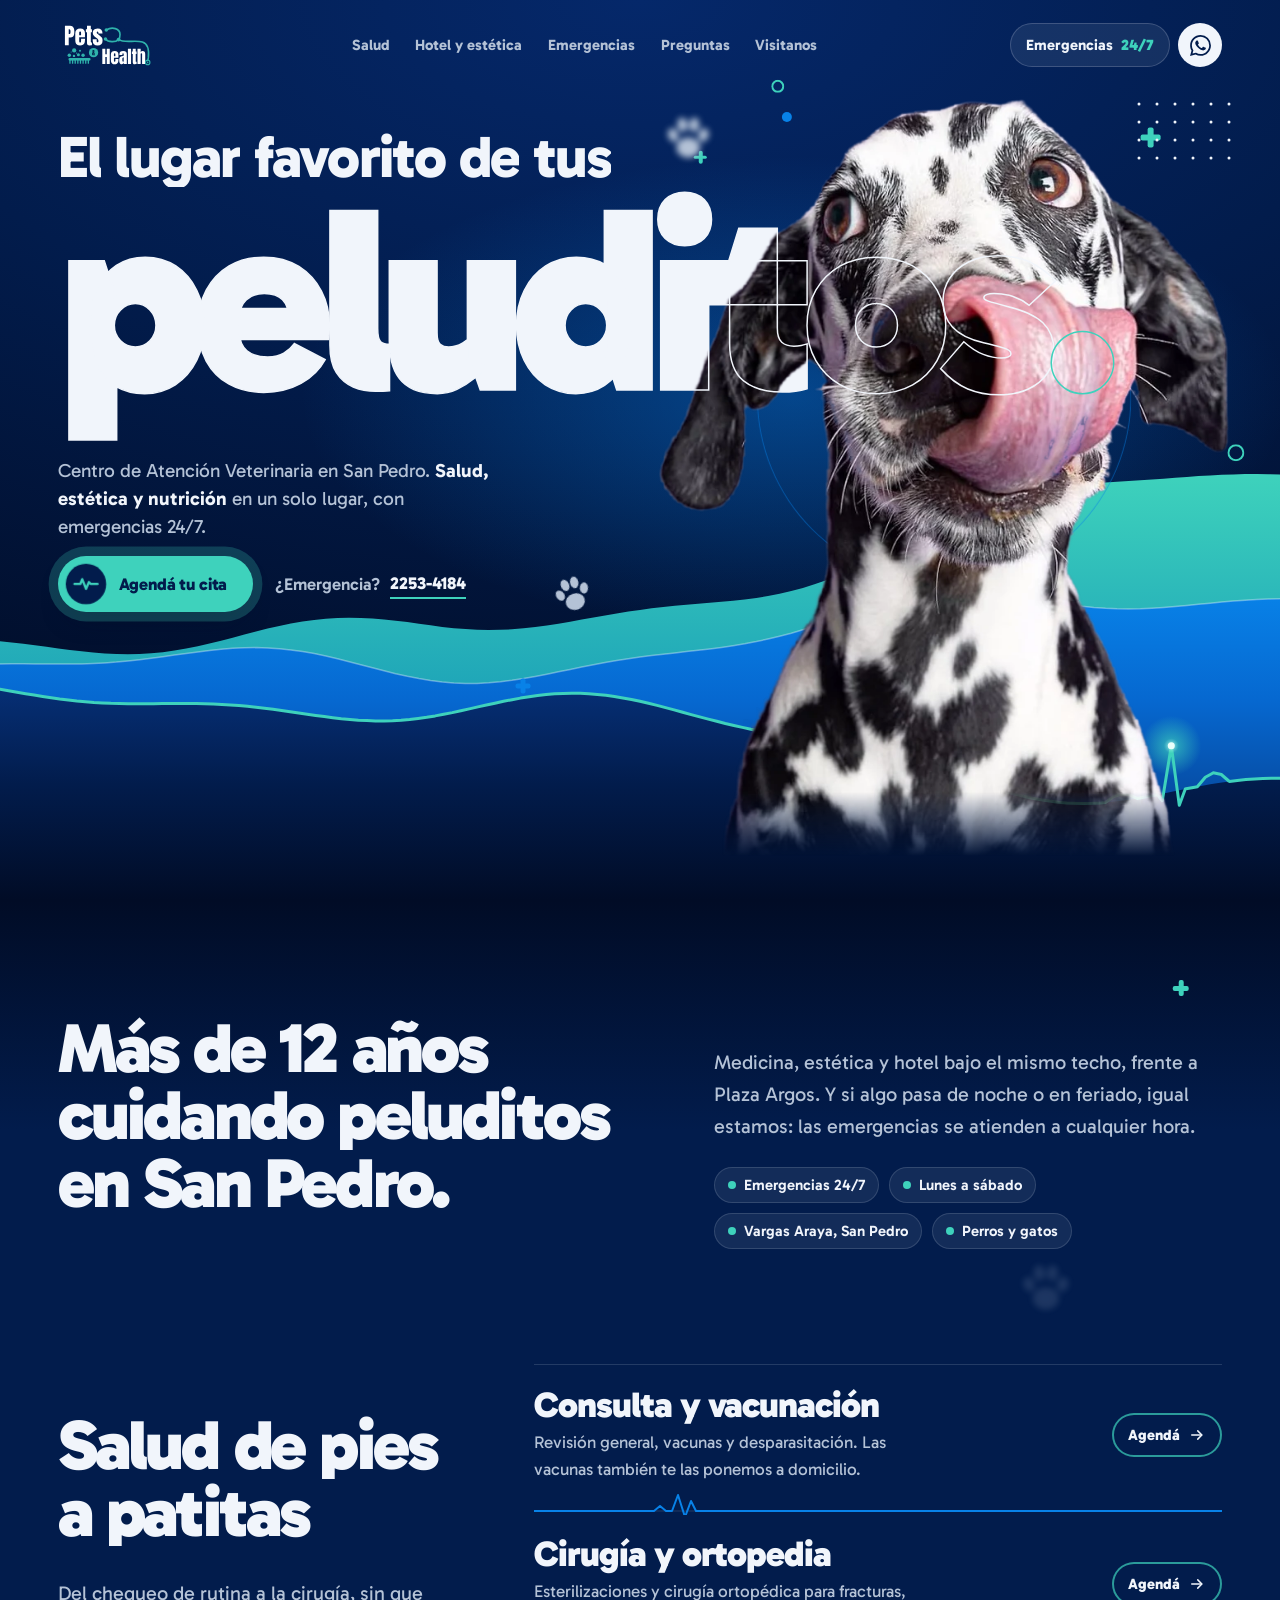
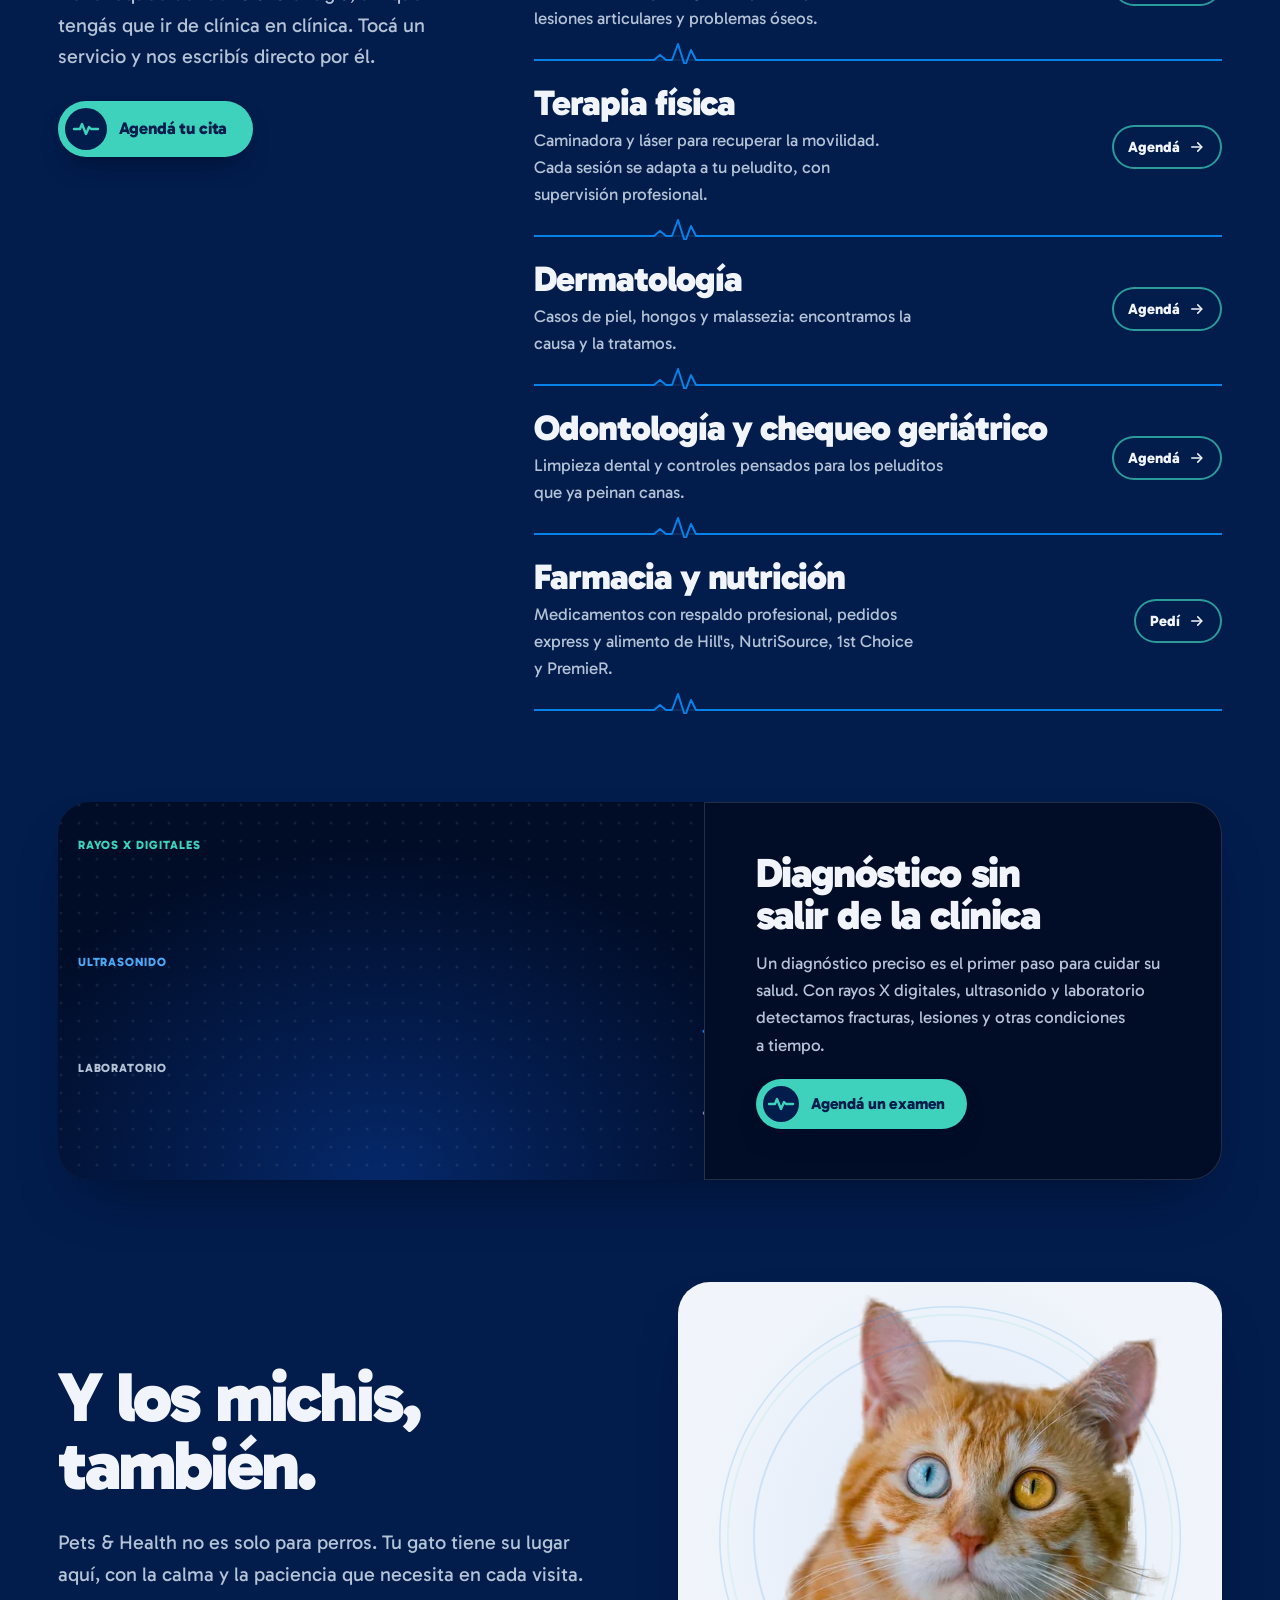
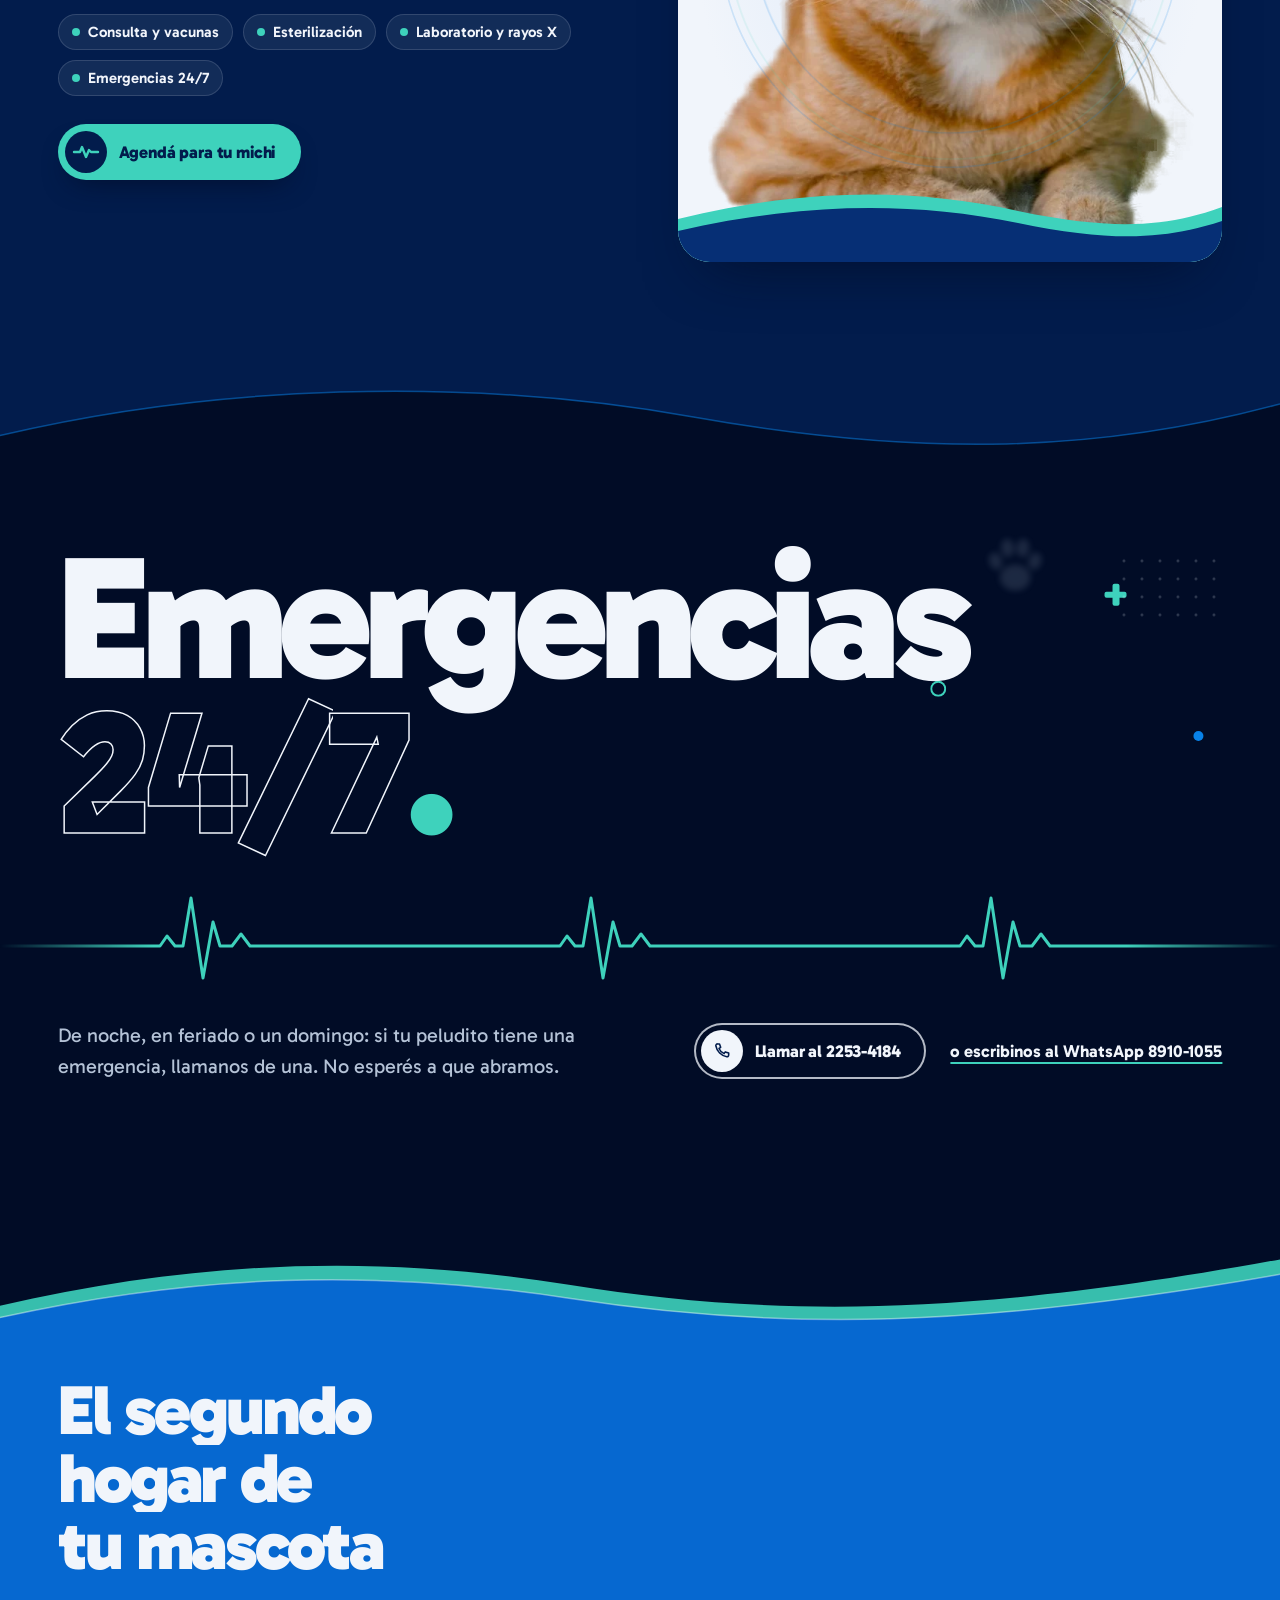
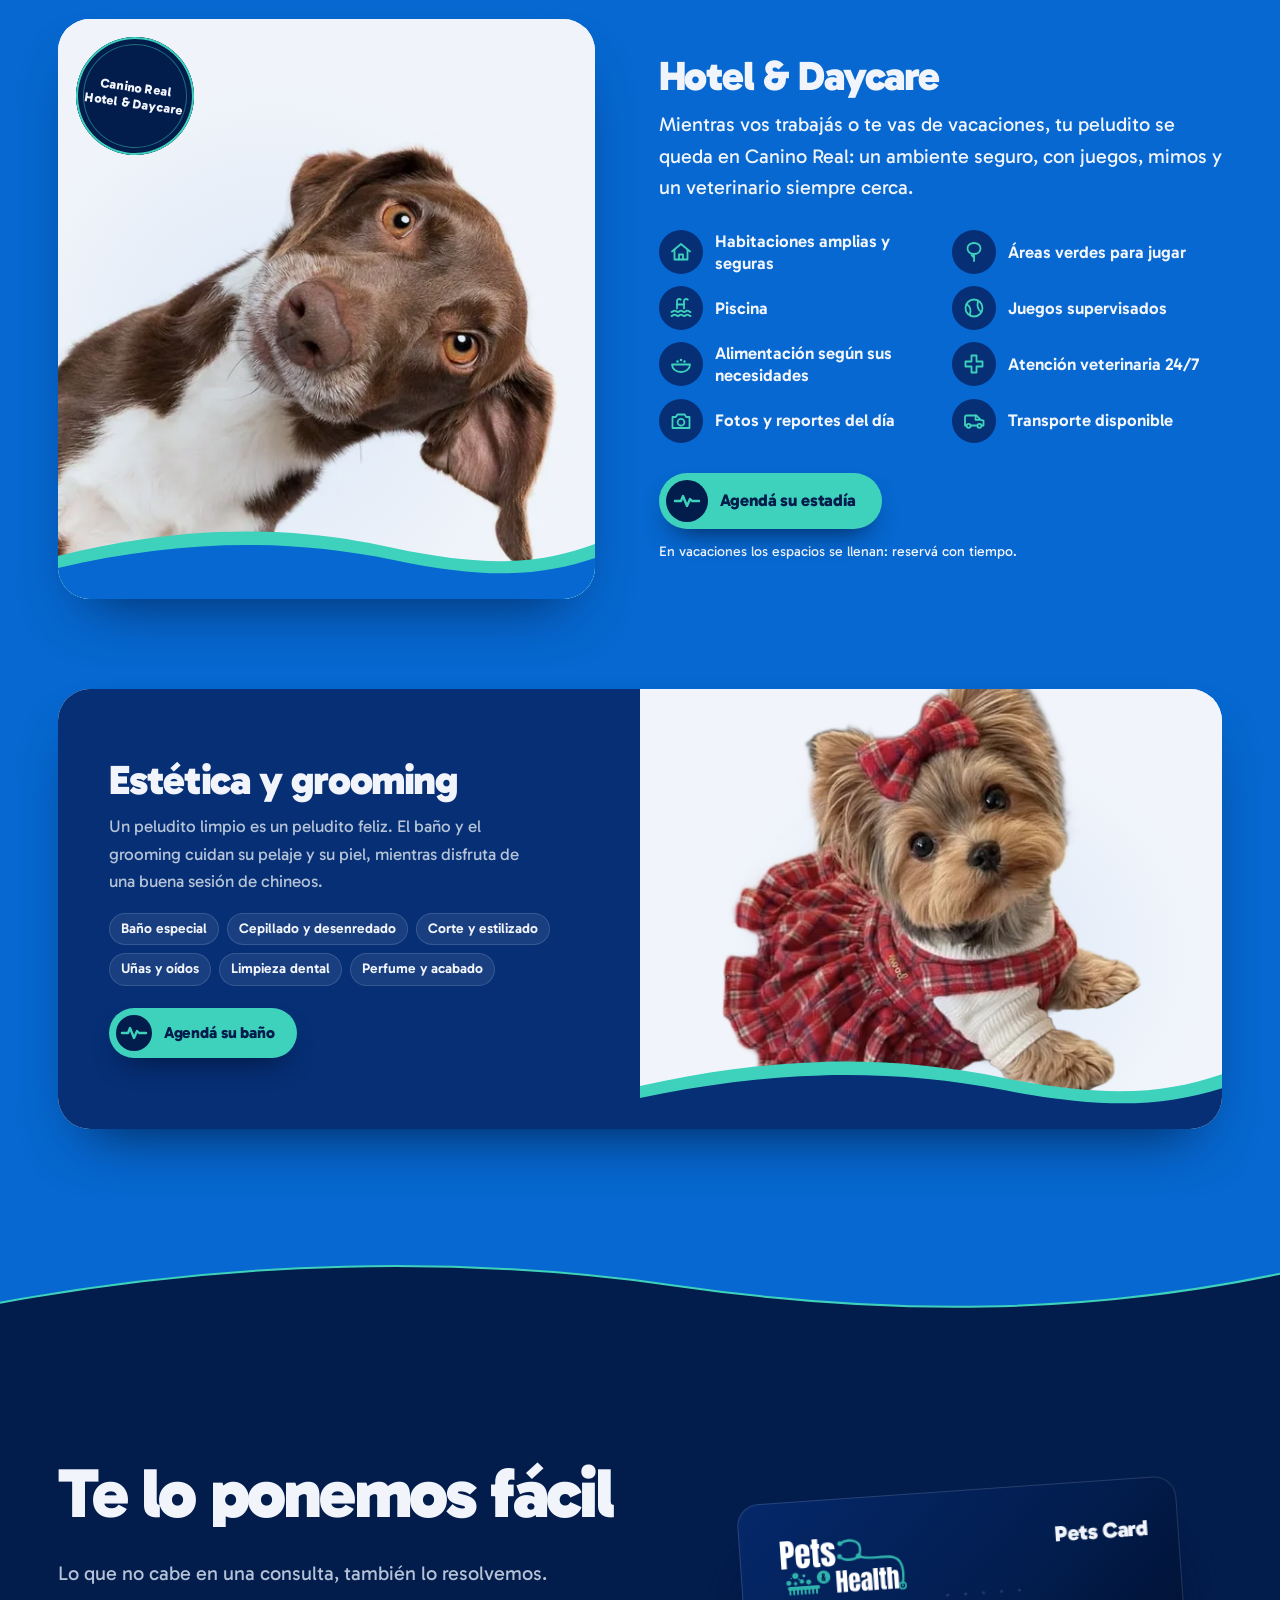
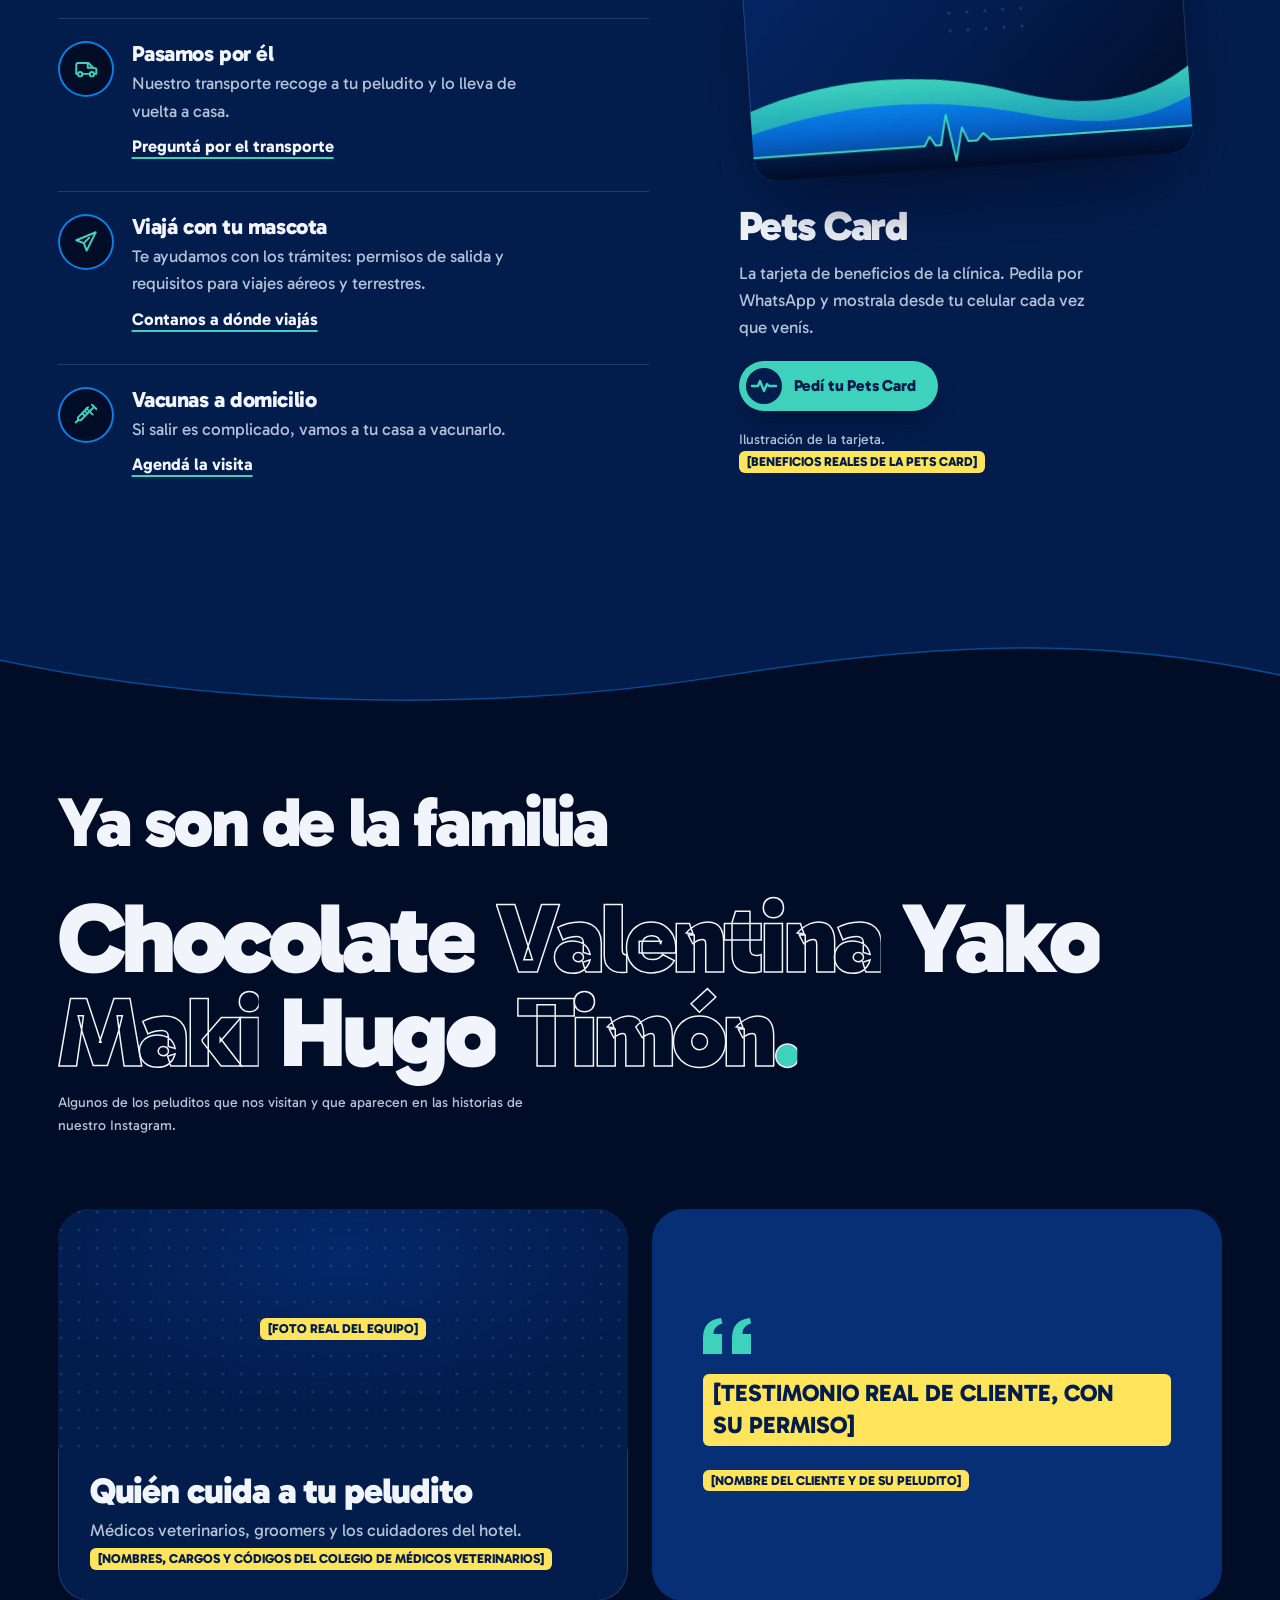
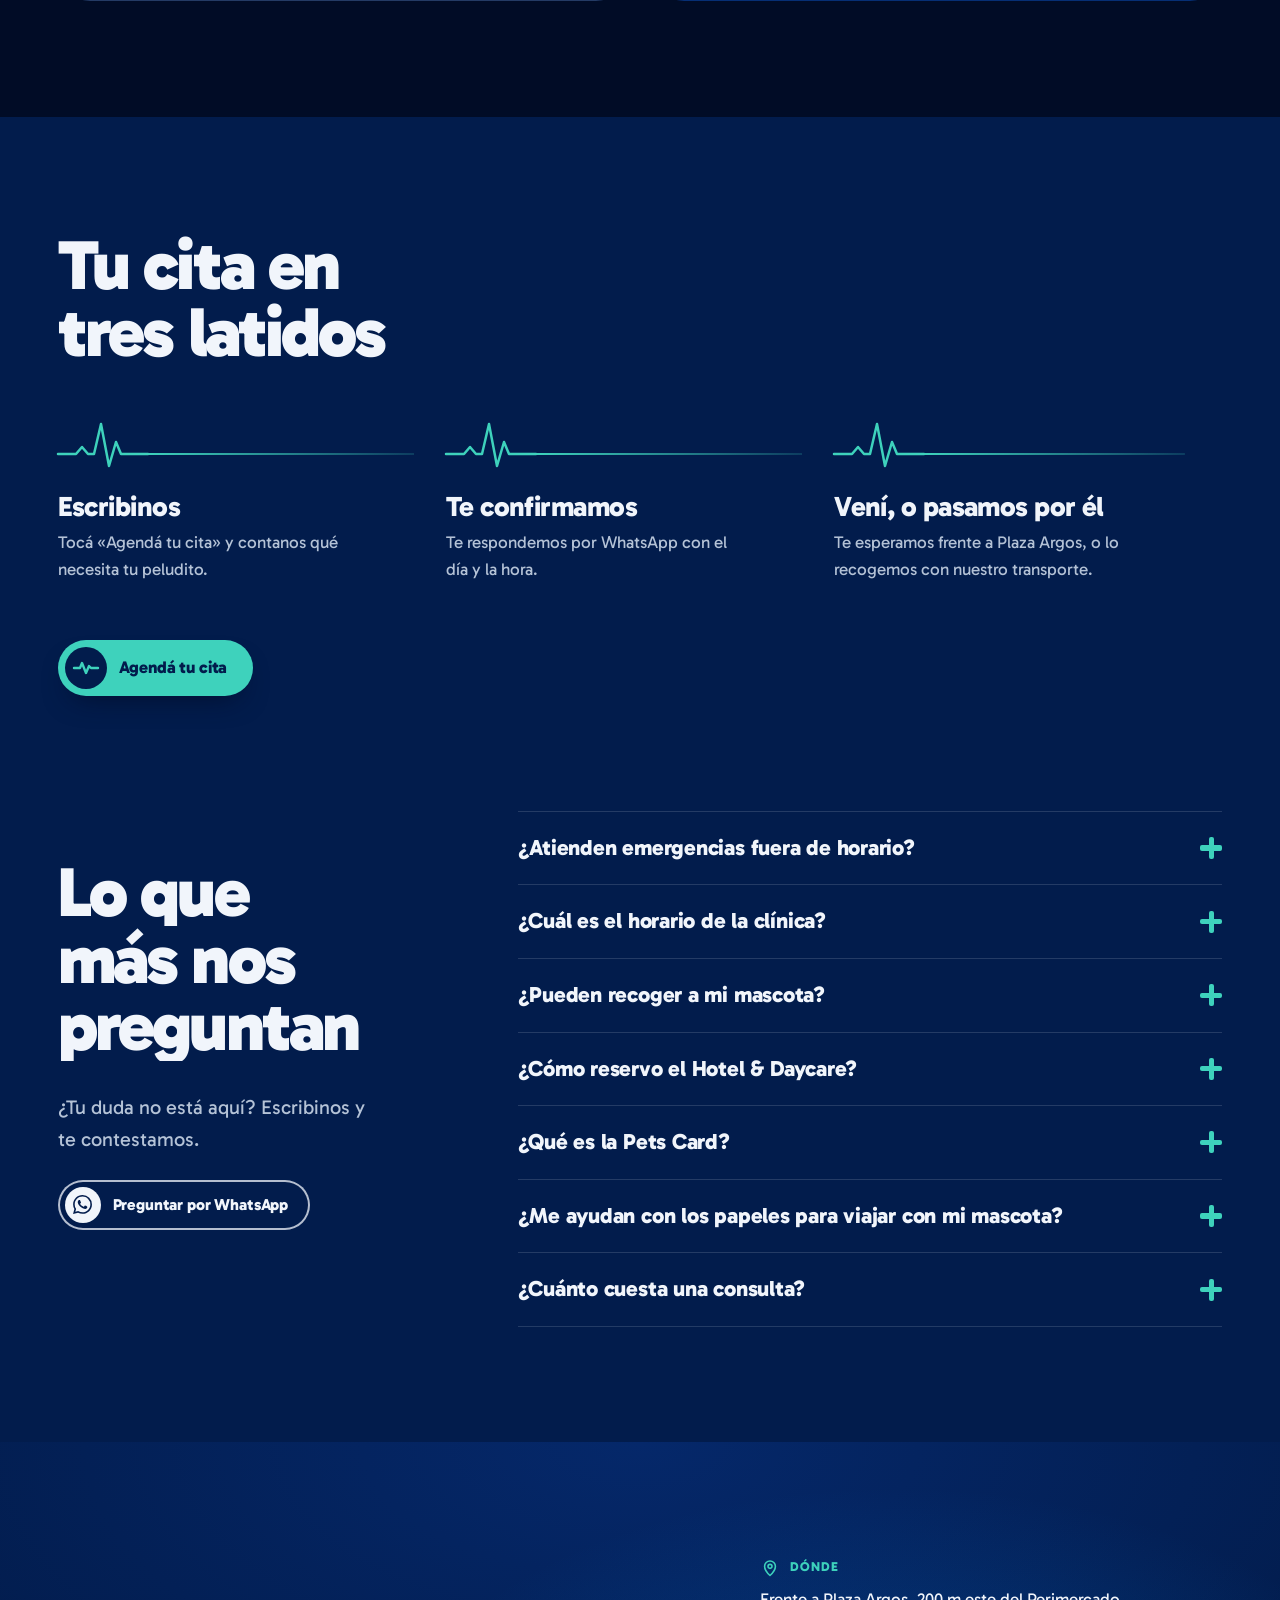
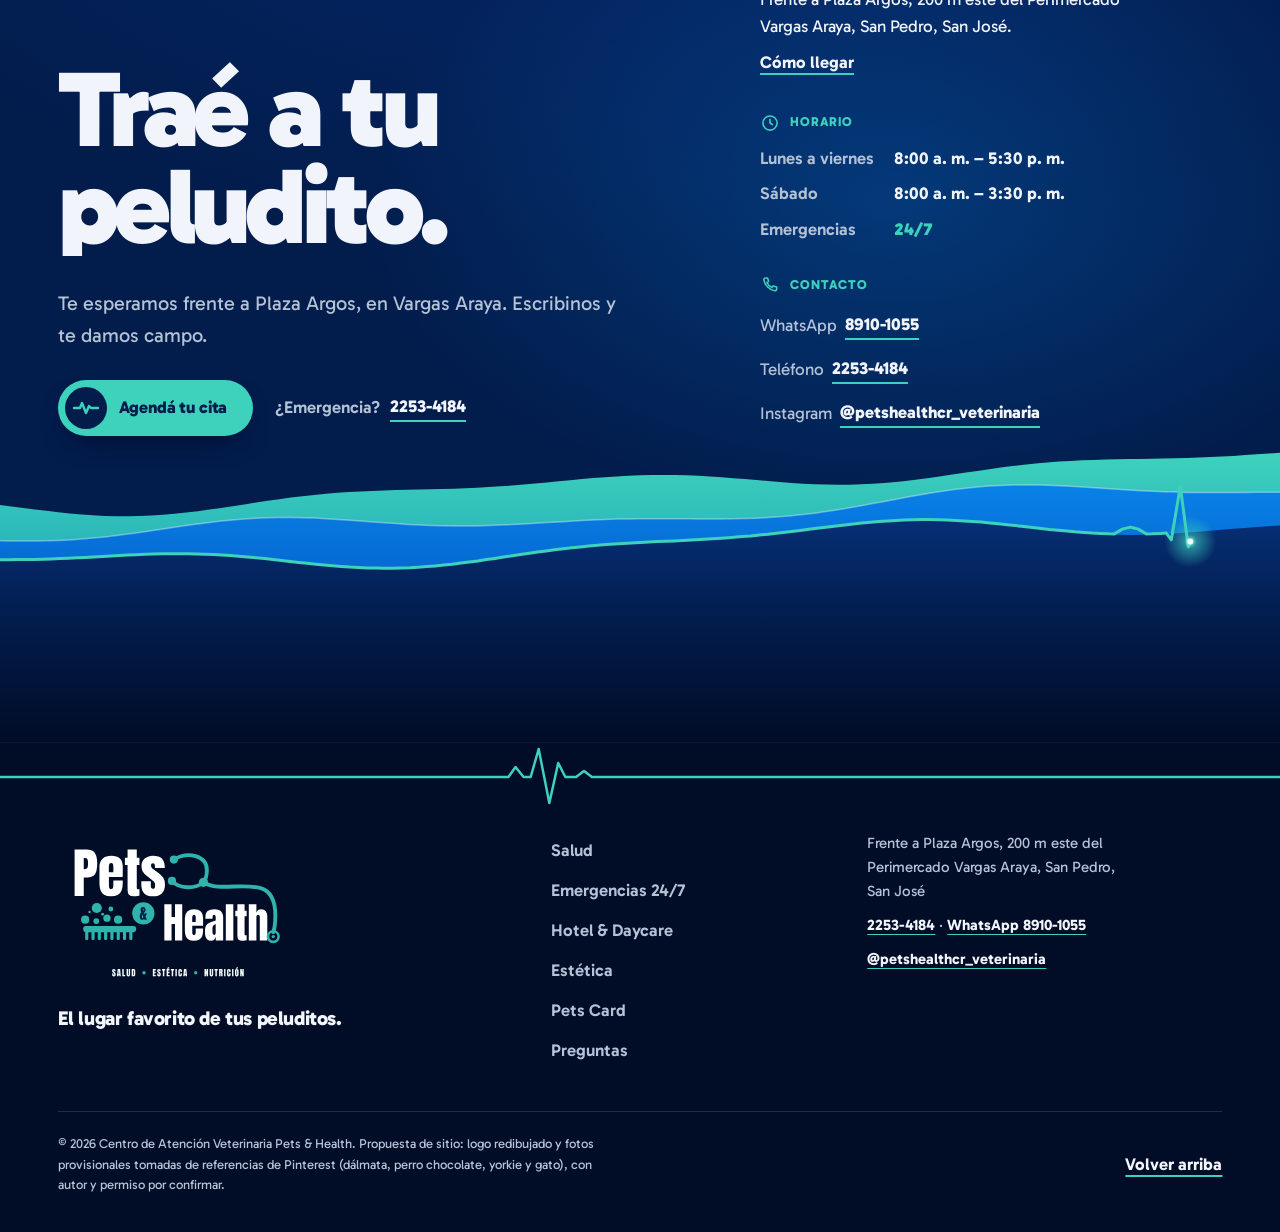
==== index.html @ 1efa6577 "Add Lenis smooth scrolling library files - Introduced lenis.css for styling related to smooth scroll" ====
<!doctype html>
<html lang="es-CR" class="no-js">
<head>
<meta charset="utf-8">
<meta name="viewport" content="width=device-width, initial-scale=1, viewport-fit=cover">
<title>Veterinaria en San Pedro con emergencias 24/7 | Pets &amp; Health</title>
<meta name="description" content="Centro de Atención Veterinaria en Vargas Araya, San Pedro: consulta, cirugía, rayos X, grooming y Hotel &amp; Daycare. Emergencias 24/7. Agendá por WhatsApp.">
<!-- Propuesta: no se indexa hasta publicarla en el dominio de la clínica (ver LEEME) -->
<meta name="robots" content="noindex, nofollow">
<meta name="theme-color" content="#021C4C">
<meta property="og:type" content="website">
<meta property="og:title" content="Pets &amp; Health · El lugar favorito de tus peluditos">
<meta property="og:description" content="Salud, estética y hotel para tu mascota en San Pedro. Emergencias 24/7.">
<meta property="og:image" content="img/og-imagen.jpg">
<meta property="og:locale" content="es_CR">
<meta name="twitter:card" content="summary_large_image">
<link rel="icon" href="img/favicon.svg" type="image/svg+xml">
<link rel="apple-touch-icon" href="img/apple-touch-icon.png">
<link rel="preload" href="fonts/gabarito-var-latin.woff2" as="font" type="font/woff2" crossorigin>
<link rel="preload" href="img/dalmata-692.webp" as="image" fetchpriority="high">
<link rel="stylesheet" href="css/estilos.css?v=6">
<script>document.documentElement.className=document.documentElement.className.replace('no-js','js');</script>
<script type="application/ld+json">
{
  "@context": "https://schema.org",
  "@type": "VeterinaryCare",
  "name": "Centro de Atención Veterinaria Pets & Health",
  "slogan": "El lugar favorito de tus peluditos",
  "telephone": "+506 2253-4184",
  "address": {
    "@type": "PostalAddress",
    "streetAddress": "Frente a Plaza Argos, 200 m este del Perimercado Vargas Araya",
    "addressLocality": "San Pedro, Montes de Oca",
    "addressRegion": "San José",
    "addressCountry": "CR"
  },
  "openingHoursSpecification": [
    { "@type": "OpeningHoursSpecification", "dayOfWeek": ["Monday","Tuesday","Wednesday","Thursday","Friday"], "opens": "08:00", "closes": "17:30" },
    { "@type": "OpeningHoursSpecification", "dayOfWeek": "Saturday", "opens": "08:00", "closes": "15:30" }
  ],
  "sameAs": ["https://www.instagram.com/petshealthcr_veterinaria/"]
}
</script>
</head>
<body>

<a class="saltar" href="#contenido">Saltar al contenido</a>

<svg width="0" height="0" style="position:absolute" aria-hidden="true" focusable="false">
  <defs>
    <symbol id="i-wa" viewBox="0 0 24 24"><path d="M17.472 14.382c-.297-.149-1.758-.867-2.03-.967-.273-.099-.471-.148-.67.15-.197.297-.767.966-.94 1.164-.173.199-.347.223-.644.075-.297-.15-1.255-.463-2.39-1.475-.883-.788-1.48-1.761-1.653-2.059-.173-.297-.018-.458.13-.606.134-.133.298-.347.446-.52.149-.174.198-.298.298-.497.099-.198.05-.371-.025-.52-.075-.149-.669-1.612-.916-2.207-.242-.579-.487-.5-.669-.51-.173-.008-.371-.01-.57-.01-.198 0-.52.074-.792.372-.272.297-1.04 1.016-1.04 2.479 0 1.462 1.065 2.875 1.213 3.074.149.198 2.096 3.2 5.077 4.487.709.306 1.262.489 1.694.625.712.227 1.36.195 1.871.118.571-.085 1.758-.719 2.006-1.413.248-.694.248-1.289.173-1.413-.074-.124-.272-.198-.57-.347m-5.421 7.403h-.004a9.87 9.87 0 01-5.031-1.378l-.361-.214-3.741.982.998-3.648-.235-.374a9.86 9.86 0 01-1.51-5.26c.001-5.45 4.436-9.884 9.888-9.884 2.64 0 5.122 1.03 6.988 2.898a9.825 9.825 0 012.893 6.994c-.003 5.45-4.437 9.884-9.885 9.884m8.413-18.297A11.815 11.815 0 0012.05 0C5.495 0 .16 5.335.157 11.892c0 2.096.547 4.142 1.588 5.945L.057 24l6.305-1.654a11.882 11.882 0 005.683 1.448h.005c6.554 0 11.89-5.335 11.893-11.893a11.821 11.821 0 00-3.48-8.413z"/></symbol>
    <symbol id="i-huella" viewBox="0 0 64 64"><g fill="currentColor"><ellipse cx="32" cy="42" rx="14" ry="12"/><ellipse cx="14" cy="27" rx="6" ry="8" transform="rotate(-18 14 27)"/><ellipse cx="25" cy="15" rx="6" ry="8.5" transform="rotate(-6 25 15)"/><ellipse cx="39" cy="15" rx="6" ry="8.5" transform="rotate(6 39 15)"/><ellipse cx="50" cy="27" rx="6" ry="8" transform="rotate(18 50 27)"/></g></symbol>
    <!-- Íconos de trazo propios: 24 px, trazo 1.8, puntas redondas -->
    <symbol id="i-casa" viewBox="0 0 24 24"><path d="M3 11.5 12 4l9 7.5"/><path d="M5.5 10v9.5h13V10"/><path d="M10 19.5v-5h4v5"/></symbol>
    <symbol id="i-arbol" viewBox="0 0 24 24"><path d="M12 21v-7"/><path d="M12 14c-4 0-6.5-2.6-6.5-5.8C5.5 5.2 8.4 3 12 3s6.5 2.2 6.5 5.2C18.5 11.4 16 14 12 14Z"/><path d="M12 17.5 9.5 15"/></symbol>
    <symbol id="i-piscina" viewBox="0 0 24 24"><path d="M8 12.5V5.2a2.2 2.2 0 0 1 3.8-1.5"/><path d="M15 12.5V5.2a2.2 2.2 0 0 1 3.8-1.5"/><path d="M8 8.5h7"/><path d="M2.5 16c1.6 0 1.6-1.4 3.2-1.4s1.6 1.4 3.2 1.4 1.6-1.4 3.1-1.4 1.6 1.4 3.2 1.4 1.6-1.4 3.2-1.4 1.6 1.4 3.1 1.4"/><path d="M2.5 20c1.6 0 1.6-1.4 3.2-1.4s1.6 1.4 3.2 1.4 1.6-1.4 3.1-1.4 1.6 1.4 3.2 1.4 1.6-1.4 3.2-1.4 1.6 1.4 3.1 1.4"/></symbol>
    <symbol id="i-pelota" viewBox="0 0 24 24"><circle cx="12" cy="12" r="8.5"/><path d="M4.6 8.2c3.4 1.6 4.6 5.2 3.4 11"/><path d="M19.4 15.8c-3.4-1.6-4.6-5.2-3.4-11"/></symbol>
    <symbol id="i-plato" viewBox="0 0 24 24"><path d="M3 12.5h18c0 4.2-4 7.5-9 7.5s-9-3.3-9-7.5Z"/><path d="M8.5 9.5h.01M12 8h.01M15.5 9.5h.01" stroke-width="2.6"/></symbol>
    <symbol id="i-cruz" viewBox="0 0 24 24"><path d="M9.5 3.5h5v6h6v5h-6v6h-5v-6h-6v-5h6z"/></symbol>
    <symbol id="i-camara" viewBox="0 0 24 24"><path d="M3.5 8h3.3l1.6-2.5h7.2L17.2 8h3.3v11h-17z"/><circle cx="12" cy="13.3" r="3.4"/></symbol>
    <symbol id="i-van" viewBox="0 0 24 24"><path d="M4.5 16.5H3V8a1.5 1.5 0 0 1 1.5-1.5h9.8l4.4 4.3 2.8.9v4.8h-1.8"/><path d="M8.6 16.5h6.8"/><circle cx="6.6" cy="16.8" r="2"/><circle cx="17.4" cy="16.8" r="2"/><path d="M13.6 6.5v4.3h4.1"/></symbol>
    <symbol id="i-avion" viewBox="0 0 24 24"><path d="M21 3 3 10.4l7 2.6 2.6 7L21 3Z"/><path d="m10 13 5-5"/></symbol>
    <symbol id="i-jeringa" viewBox="0 0 24 24"><path d="m17.5 2.5 4 4"/><path d="m19.5 4.5-3 3"/><path d="M16.5 7.5 7.2 16.8H4.6v-2.6l9.3-9.3"/><path d="m12.4 5.9 5.7 5.7"/><path d="m4.6 16.8-2.1 2.1"/><path d="m9 10.8 1.4 1.4M11.2 8.6l1.4 1.4"/></symbol>
    <symbol id="i-tel" viewBox="0 0 24 24"><path d="M6.6 3.5H9l1.4 4.1-2 1.4a11 11 0 0 0 6.1 6.1l1.4-2 4.1 1.4v2.4a2 2 0 0 1-2.2 2A16.5 16.5 0 0 1 4.6 5.7a2 2 0 0 1 2-2.2Z"/></symbol>
    <symbol id="i-pin" viewBox="0 0 24 24"><path d="M12 21s-6.5-5.6-6.5-11a6.5 6.5 0 0 1 13 0c0 5.4-6.5 11-6.5 11Z"/><circle cx="12" cy="10" r="2.4"/></symbol>
    <symbol id="i-reloj" viewBox="0 0 24 24"><circle cx="12" cy="12" r="8.5"/><path d="M12 7.5V12l3 2"/></symbol>
    <symbol id="i-ig" viewBox="0 0 24 24"><rect x="3.5" y="3.5" width="17" height="17" rx="5"/><circle cx="12" cy="12" r="4"/><path d="M17 7h.01" stroke-width="2.6"/></symbol>
    <symbol id="i-flecha" viewBox="0 0 24 24"><path d="M5 12h13"/><path d="m13 6.5 5.5 5.5-5.5 5.5"/></symbol>
    <linearGradient id="g-menta" x1="0" y1="0" x2="0" y2="1"><stop offset="0" stop-color="#3ED2BC"/><stop offset=".5" stop-color="#1FA6B8"/><stop offset="1" stop-color="#0668D0"/></linearGradient>
    <linearGradient id="g-rey" x1="0" y1="0" x2="0" y2="1"><stop offset="0" stop-color="#0882E8"/><stop offset=".35" stop-color="#0668D0"/><stop offset="1" stop-color="#062F75"/></linearGradient>
    <linearGradient id="g-hondo" x1="0" y1="0" x2="0" y2="1"><stop offset="0" stop-color="#062F75"/><stop offset=".45" stop-color="#021C4C"/><stop offset="1" stop-color="#010C26"/></linearGradient>
    <radialGradient id="g-brillo"><stop offset="0" stop-color="#BFFFF3" stop-opacity=".95"/><stop offset=".25" stop-color="#3ED2BC" stop-opacity=".55"/><stop offset="1" stop-color="#3ED2BC" stop-opacity="0"/></radialGradient>
  </defs>
</svg>

<!-- ===== Navegación (inicio) ===== -->
<header class="nav">
  <a class="nav__logo" href="#inicio" aria-label="Pets &amp; Health, inicio"><img src="img/logo/logo-oscuro.svg" alt="Pets &amp; Health" width="990" height="530"></a>
  <nav class="nav__menu" aria-label="Secciones">
    <a href="#salud">Salud</a>
    <a href="#hotel">Hotel y estética</a>
    <a href="#emergencias">Emergencias</a>
    <a href="#preguntas">Preguntas</a>
    <a href="#contacto">Visitanos</a>
  </nav>
  <div class="nav__acciones">
    <a class="nav__urgencia" href="tel:+50622534184"><span>Emergencias</span> <b>24/7</b></a>
    <a class="nav__wa" data-wa="Hola Pets & Health, tengo una consulta." href="https://wa.me/50689101055?text=Hola%20Pets%20%26%20Health%2C%20tengo%20una%20consulta." target="_blank" rel="noopener" aria-label="Escribinos por WhatsApp"><svg aria-hidden="true"><use href="#i-wa"/></svg></a>
  </div>
</header>
<!-- ===== Fin navegación ===== -->

<main id="inicio">

<!-- ===== Portada (inicio) · aprobada en la hoja 3: no se cambia ===== -->
<section class="portada" data-portada aria-label="Portada">

  <svg class="marea marea--atras" data-marea-atras data-pieza viewBox="0 0 1000 1000" preserveAspectRatio="none" aria-hidden="true" focusable="false">
    <path data-capa="1" fill="url(#g-menta)" d="M0 1000 L0 640 C 180 610, 300 560, 520 560 C 720 560, 840 470, 1000 430 L1000 1000Z"/>
    <path data-capa="2" fill="url(#g-rey)" d="M0 1000 L0 680 C 200 650, 320 610, 540 605 C 740 600, 850 520, 1000 490 L1000 1000Z"/>
    <path data-gloss fill="none" stroke="#fff" stroke-opacity=".35" stroke-width="1.5" vector-effect="non-scaling-stroke" d="M0 680 C 200 650, 320 610, 540 605 C 740 600, 850 520, 1000 490"/>
  </svg>

  <div class="escena" data-escena>
    <div class="eco" data-eco aria-hidden="true"><span></span><span></span><span></span></div>
    <img class="escena__perro" data-perro data-pieza src="img/dalmata-692.webp" width="692" height="1006" alt="Dálmata lamiéndose la nariz (foto provisional)" fetchpriority="high">
  </div>

  <h1 class="titulo">
    <span class="titulo__linea" data-pieza data-linea>El lugar favorito de tus</span>
    <span class="pila">
      <span class="gigante gigante--solido" data-gigante data-pieza>peluditos<i>.</i></span>
      <span class="gigante gigante--contorno" data-gigante data-pieza aria-hidden="true">peluditos<i>.</i></span>
    </span>
  </h1>

  <div class="portada__aire"></div>

  <svg class="marea marea--frente" data-marea-frente data-pieza viewBox="0 0 1000 1000" preserveAspectRatio="none" aria-hidden="true" focusable="false">
    <path data-capa="3" fill="url(#g-hondo)" d="M0 1000 L0 720 C 200 690, 330 655, 560 650 C 760 646, 860 575, 1000 545 L1000 1000Z"/>
    <path class="filo" data-filo vector-effect="non-scaling-stroke" d="M0 720 C 200 690, 330 655, 560 650 C 760 646, 860 575, 1000 545"/>
    <g data-brillo opacity="0"><circle r="30" fill="url(#g-brillo)"/><circle r="3.5" fill="#E9FFFB"/></g>
  </svg>

  <div class="portada__pie" data-pie>
    <p class="portada__sub" data-pieza>Centro de Atención Veterinaria en San Pedro. <b>Salud, estética y nutrición</b> en un solo lugar, con emergencias 24/7.</p>
    <div class="portada__acciones" data-pieza>
      <a class="boton" data-cta data-cta-inicio data-wa="Hola Pets & Health, quiero agendar una cita para mi peludito." href="https://wa.me/50689101055?text=Hola%20Pets%20%26%20Health%2C%20quiero%20agendar%20una%20cita%20para%20mi%20peludito." target="_blank" rel="noopener"><span class="boton__icono" aria-hidden="true"><svg viewBox="0 0 26 16"><path d="M1 8h6l2-5 4 10 3-7 2 2h7"/></svg></span>Agendá tu cita</a>
      <a class="tel" href="tel:+50622534184">¿Emergencia? <b>2253-4184</b></a>
    </div>
  </div>

  <div class="decor" data-decor aria-hidden="true">
    <span class="cruz d-c1" style="--t:20px"></span>
    <span class="cruz cruz--azul d-c2" style="--t:15px"></span>
    <span class="cruz d-c3" style="--t:13px"></span>
    <span class="circulo d-p1" style="--t:10px"></span>
    <span class="circulo circulo--aro d-a1" style="--t:13px"></span>
    <span class="circulo circulo--aro d-a2" style="--t:17px"></span>
    <svg class="huella huella--lejos d-h1" style="--t:54px"><use href="#i-huella"/></svg>
    <svg class="huella d-h2" style="--t:44px"><use href="#i-huella"/></svg>
    <span class="rejilla d-r1" style="--w:108px;--h:72px"></span>
  </div>
</section>
<!-- ===== Fin portada ===== -->

<div id="contenido"></div>

<!-- ===== Trayectoria (inicio) ===== -->
<section class="bloque trayectoria" aria-labelledby="t-trayectoria">
  <div class="bloque__in trayectoria__in">
    <h2 class="h2 trayectoria__h" id="t-trayectoria" data-split>Más de 12 años cuidando peluditos en San Pedro.</h2>
    <div class="trayectoria__texto">
      <p class="lead" data-reveal>Medicina, estética y hotel bajo el mismo techo, frente a Plaza Argos. Y si algo pasa de noche o en feriado, igual estamos: las emergencias se atienden a cualquier hora.</p>
      <ul class="pastillas" data-reveal>
        <li>Emergencias 24/7</li>
        <li>Lunes a sábado</li>
        <li>Vargas Araya, San Pedro</li>
        <li>Perros y gatos</li>
      </ul>
    </div>
  </div>
  <div class="decor" aria-hidden="true" data-flota>
    <span class="cruz" style="--t:16px;right:7%;top:18%"></span>
    <svg class="huella huella--lejos" style="--t:60px;right:16%;bottom:10%"><use href="#i-huella"/></svg>
  </div>
</section>
<!-- ===== Fin trayectoria ===== -->

<!-- ===== Salud (inicio) ===== -->
<section class="bloque salud" id="salud" aria-labelledby="t-salud">
  <div class="bloque__in salud__in">
    <div class="salud__cabeza">
      <h2 class="h2" id="t-salud" data-split>Salud de pies a patitas</h2>
      <p class="lead" data-reveal>Del chequeo de rutina a la cirugía, sin que tengás que ir de clínica en clínica. Tocá un servicio y nos escribís directo por él.</p>
      <div class="salud__accion" data-reveal>
        <a class="boton" data-wa="Hola Pets & Health, quiero agendar una consulta para mi peludito." href="https://wa.me/50689101055?text=Hola%20Pets%20%26%20Health%2C%20quiero%20agendar%20una%20consulta%20para%20mi%20peludito." target="_blank" rel="noopener"><span class="boton__icono" aria-hidden="true"><svg viewBox="0 0 26 16"><path d="M1 8h6l2-5 4 10 3-7 2 2h7"/></svg></span>Agendá tu cita</a>
      </div>
    </div>

    <ul class="carta" data-carta>
      <li class="carta__fila">
        <h3 class="carta__nombre">Consulta y vacunación</h3>
        <p class="carta__desc">Revisión general, vacunas y desparasitación. Las vacunas también te las ponemos a domicilio.</p>
        <a class="carta__agendar" data-wa="Hola Pets & Health, quiero agendar una consulta y vacunación para mi peludito." href="https://wa.me/50689101055?text=Hola%20Pets%20%26%20Health%2C%20quiero%20agendar%20una%20consulta%20y%20vacunaci%C3%B3n%20para%20mi%20peludito." target="_blank" rel="noopener">Agendá <span class="sr">consulta y vacunación</span><svg aria-hidden="true"><use href="#i-flecha"/></svg></a>
        <svg class="carta__ecg" viewBox="0 0 1000 24" preserveAspectRatio="xMinYMid slice" aria-hidden="true"><path class="carta__base" d="M0 20 H1000"/><path class="carta__pulso" pathLength="1" d="M0 20 H120 l6 -5 l6 5 h6 l6 -16 l7 22 l6 -16 l5 10 h8 H1000"/></svg>
      </li>
      <li class="carta__fila">
        <h3 class="carta__nombre">Cirugía y ortopedia</h3>
        <p class="carta__desc">Esterilizaciones y cirugía ortopédica para fracturas, lesiones articulares y problemas óseos.</p>
        <a class="carta__agendar" data-wa="Hola Pets & Health, quiero una valoración de cirugía para mi peludito." href="https://wa.me/50689101055?text=Hola%20Pets%20%26%20Health%2C%20quiero%20una%20valoraci%C3%B3n%20de%20cirug%C3%ADa%20para%20mi%20peludito." target="_blank" rel="noopener">Agendá <span class="sr">cirugía y ortopedia</span><svg aria-hidden="true"><use href="#i-flecha"/></svg></a>
        <svg class="carta__ecg" viewBox="0 0 1000 24" preserveAspectRatio="xMinYMid slice" aria-hidden="true"><path class="carta__base" d="M0 20 H1000"/><path class="carta__pulso" pathLength="1" d="M0 20 H120 l6 -5 l6 5 h6 l6 -16 l7 22 l6 -16 l5 10 h8 H1000"/></svg>
      </li>
      <li class="carta__fila">
        <h3 class="carta__nombre">Terapia física</h3>
        <p class="carta__desc">Caminadora y láser para recuperar la movilidad. Cada sesión se adapta a tu peludito, con supervisión profesional.</p>
        <a class="carta__agendar" data-wa="Hola Pets & Health, quiero saber si la terapia física es adecuada para mi peludito." href="https://wa.me/50689101055?text=Hola%20Pets%20%26%20Health%2C%20quiero%20saber%20si%20la%20terapia%20f%C3%ADsica%20es%20adecuada%20para%20mi%20peludito." target="_blank" rel="noopener">Agendá <span class="sr">terapia física</span><svg aria-hidden="true"><use href="#i-flecha"/></svg></a>
        <svg class="carta__ecg" viewBox="0 0 1000 24" preserveAspectRatio="xMinYMid slice" aria-hidden="true"><path class="carta__base" d="M0 20 H1000"/><path class="carta__pulso" pathLength="1" d="M0 20 H120 l6 -5 l6 5 h6 l6 -16 l7 22 l6 -16 l5 10 h8 H1000"/></svg>
      </li>
      <li class="carta__fila">
        <h3 class="carta__nombre">Dermatología</h3>
        <p class="carta__desc">Casos de piel, hongos y malassezia: encontramos la causa y la tratamos.</p>
        <a class="carta__agendar" data-wa="Hola Pets & Health, mi peludito tiene un problema de piel y quiero agendar una cita." href="https://wa.me/50689101055?text=Hola%20Pets%20%26%20Health%2C%20mi%20peludito%20tiene%20un%20problema%20de%20piel%20y%20quiero%20agendar%20una%20cita." target="_blank" rel="noopener">Agendá <span class="sr">dermatología</span><svg aria-hidden="true"><use href="#i-flecha"/></svg></a>
        <svg class="carta__ecg" viewBox="0 0 1000 24" preserveAspectRatio="xMinYMid slice" aria-hidden="true"><path class="carta__base" d="M0 20 H1000"/><path class="carta__pulso" pathLength="1" d="M0 20 H120 l6 -5 l6 5 h6 l6 -16 l7 22 l6 -16 l5 10 h8 H1000"/></svg>
      </li>
      <li class="carta__fila">
        <h3 class="carta__nombre">Odontología y chequeo geriátrico</h3>
        <p class="carta__desc">Limpieza dental y controles pensados para los peluditos que ya peinan canas.</p>
        <a class="carta__agendar" data-wa="Hola Pets & Health, quiero agendar odontología o un chequeo geriátrico para mi peludito." href="https://wa.me/50689101055?text=Hola%20Pets%20%26%20Health%2C%20quiero%20agendar%20odontolog%C3%ADa%20o%20un%20chequeo%20geri%C3%A1trico%20para%20mi%20peludito." target="_blank" rel="noopener">Agendá <span class="sr">odontología o chequeo geriátrico</span><svg aria-hidden="true"><use href="#i-flecha"/></svg></a>
        <svg class="carta__ecg" viewBox="0 0 1000 24" preserveAspectRatio="xMinYMid slice" aria-hidden="true"><path class="carta__base" d="M0 20 H1000"/><path class="carta__pulso" pathLength="1" d="M0 20 H120 l6 -5 l6 5 h6 l6 -16 l7 22 l6 -16 l5 10 h8 H1000"/></svg>
      </li>
      <li class="carta__fila">
        <h3 class="carta__nombre">Farmacia y nutrición</h3>
        <p class="carta__desc">Medicamentos con respaldo profesional, pedidos express y alimento de Hill's, NutriSource, 1st Choice y PremieR.</p>
        <a class="carta__agendar" data-wa="Hola Pets & Health, quiero hacer un pedido a la farmacia." href="https://wa.me/50689101055?text=Hola%20Pets%20%26%20Health%2C%20quiero%20hacer%20un%20pedido%20a%20la%20farmacia." target="_blank" rel="noopener">Pedí <span class="sr">a la farmacia</span><svg aria-hidden="true"><use href="#i-flecha"/></svg></a>
        <svg class="carta__ecg" viewBox="0 0 1000 24" preserveAspectRatio="xMinYMid slice" aria-hidden="true"><path class="carta__base" d="M0 20 H1000"/><path class="carta__pulso" pathLength="1" d="M0 20 H120 l6 -5 l6 5 h6 l6 -16 l7 22 l6 -16 l5 10 h8 H1000"/></svg>
      </li>
    </ul>
  </div>

  <!-- Diagnóstico: el monitor de la hoja, en grande -->
  <div class="bloque__in">
    <article class="diagnostico" data-reveal aria-labelledby="t-diagnostico">
      <div class="diagnostico__pantalla" aria-hidden="true">
        <span class="rejilla"></span>
        <svg viewBox="0 0 600 240" preserveAspectRatio="none">
          <path class="trazo trazo--menta" pathLength="1000" d="M0 66 H70 l8 0 l6 -9 l7 9 h7 l7 -38 l10 66 l9 -46 l6 18 h10 l8 -10 l8 10 H300 l8 0 l6 -9 l7 9 h7 l7 -38 l10 66 l9 -46 l6 18 h10 l8 -10 l8 10 H600"/>
          <path class="trazo trazo--azul" pathLength="1000" d="M0 140 C 25 140, 35 112, 55 112 S 85 136, 105 133 S 135 140, 150 140 C 175 140, 185 112, 205 112 S 235 136, 255 133 S 285 140, 300 140 C 325 140, 335 112, 355 112 S 385 136, 405 133 S 435 140, 450 140 C 475 140, 485 112, 505 112 S 535 136, 555 133 S 585 140, 600 140"/>
          <path class="trazo trazo--huella" pathLength="1000" d="M0 205 C 75 186, 75 186, 150 205 S 225 224, 300 205 S 375 186, 450 205 S 525 224, 600 205"/>
        </svg>
        <span class="canal" style="top:9%">Rayos X digitales</span>
        <span class="canal canal--azul" style="top:40%">Ultrasonido</span>
        <span class="canal canal--huella" style="top:68%">Laboratorio</span>
      </div>
      <div class="diagnostico__cuerpo">
        <h3 id="t-diagnostico">Diagnóstico sin salir de la clínica</h3>
        <p>Un diagnóstico preciso es el primer paso para cuidar su salud. Con rayos X digitales, ultrasonido y laboratorio detectamos fracturas, lesiones y otras condiciones a tiempo.</p>
        <a class="boton boton--chico" data-wa="Hola Pets & Health, quiero agendar un examen (rayos X, ultrasonido o laboratorio) para mi peludito." href="https://wa.me/50689101055?text=Hola%20Pets%20%26%20Health%2C%20quiero%20agendar%20un%20examen%20%28rayos%20X%2C%20ultrasonido%20o%20laboratorio%29%20para%20mi%20peludito." target="_blank" rel="noopener"><span class="boton__icono" aria-hidden="true"><svg viewBox="0 0 26 16"><path d="M1 8h6l2-5 4 10 3-7 2 2h7"/></svg></span>Agendá un examen</a>
      </div>
    </article>
  </div>
  <!-- Gatos: la clínica también es de los michis -->
  <div class="bloque__in">
    <article class="michis" aria-labelledby="t-michis">
      <div class="michis__foto">
        <img data-emerge src="img/gato-recorte.webp" width="641" height="780" alt="Gato naranja con un ojo azul y otro ámbar (foto provisional)" loading="lazy">
        <div class="eco" data-eco-michi aria-hidden="true"><span></span><span></span><span></span></div>
        <svg viewBox="0 0 400 96" preserveAspectRatio="none" aria-hidden="true"><path d="M0 96 V52 C 90 22, 170 20, 250 44 C 320 64, 360 60, 400 40 V96Z" fill="#3ED2BC"/><path d="M0 96 V64 C 90 36, 170 34, 250 56 C 320 76, 360 72, 400 54 V96Z" fill="#062F75"/></svg>
      </div>
      <div class="michis__texto">
        <h3 class="michis__h" id="t-michis" data-split>Y los michis, también.</h3>
        <p class="lead" data-reveal>Pets &amp; Health no es solo para perros. Tu gato tiene su lugar aquí, con la calma y la paciencia que necesita en cada visita.</p>
        <ul class="pastillas" data-reveal>
          <li>Consulta y vacunas</li>
          <li>Esterilización</li>
          <li>Laboratorio y rayos X</li>
          <li>Emergencias 24/7</li>
        </ul>
        <div class="michis__accion" data-reveal>
          <a class="boton" data-wa="Hola Pets & Health, quiero agendar una cita para mi gato." href="https://wa.me/50689101055?text=Hola%20Pets%20%26%20Health%2C%20quiero%20agendar%20una%20cita%20para%20mi%20gato." target="_blank" rel="noopener"><span class="boton__icono" aria-hidden="true"><svg viewBox="0 0 26 16"><path d="M1 8h6l2-5 4 10 3-7 2 2h7"/></svg></span>Agendá para tu michi</a>
        </div>
      </div>
    </article>
  </div>
</section>
<!-- ===== Fin salud ===== -->

<!-- ===== Emergencias (inicio) ===== -->
<svg class="borde" viewBox="0 0 1440 110" preserveAspectRatio="none" aria-hidden="true"><path d="M0 110 V64 C 240 10, 520 0, 780 44 C 1040 88, 1240 82, 1440 30 V110Z" fill="#010C26"/><path d="M0 64 C 240 10, 520 0, 780 44 C 1040 88, 1240 82, 1440 30" fill="none" stroke="#0882E8" stroke-opacity=".5" stroke-width="1.5" vector-effect="non-scaling-stroke"/></svg>
<section class="bloque abismo urgencias" id="emergencias" aria-labelledby="t-urgencias">
  <div class="bloque__in">
    <h2 class="urgencias__titulo" id="t-urgencias">
      <span class="urgencias__linea" data-letras>Emergencias</span>
      <span class="urgencias__linea urgencias__linea--contorno" data-letras>24/7<i>.</i></span>
    </h2>
  </div>
  <div class="decor" aria-hidden="true" data-flota>
    <span class="cruz" style="--t:22px;right:12%;top:16%"></span>
    <span class="circulo circulo--aro" style="--t:16px;right:26%;top:30%"></span>
    <span class="circulo" style="--t:10px;right:6%;top:38%"></span>
    <svg class="huella huella--lejos" style="--t:70px;right:18%;top:8%"><use href="#i-huella"/></svg>
    <span class="rejilla" style="right:4%;top:12%;--w:108px;--h:72px"></span>
  </div>
  <div class="monitor-vivo" aria-hidden="true"><div class="monitor-vivo__cinta"></div></div>
  <div class="bloque__in urgencias__pie">
    <p class="lead" data-reveal>De noche, en feriado o un domingo: si tu peludito tiene una emergencia, llamanos de una. No esperés a que abramos.</p>
    <div class="urgencias__acciones" data-reveal>
      <a class="boton boton--contorno" href="tel:+50622534184"><span class="boton__icono" aria-hidden="true"><svg viewBox="0 0 24 24" class="icono-tel"><use href="#i-tel"/></svg></span>Llamar al 2253-4184</a>
      <a class="enlace" data-wa="Hola Pets & Health, tengo una emergencia con mi peludito." href="https://wa.me/50689101055?text=Hola%20Pets%20%26%20Health%2C%20tengo%20una%20emergencia%20con%20mi%20peludito." target="_blank" rel="noopener">o escribinos al WhatsApp 8910-1055</a>
    </div>
  </div>
</section>
<!-- ===== Fin emergencias ===== -->

<!-- La marea sube con el scroll y cambia la página a azul rey -->
<div class="subida" data-subida aria-hidden="true">
  <svg viewBox="0 0 1440 240" preserveAspectRatio="none" data-subida-ola>
    <path d="M0 240 V120 C 220 60, 420 50, 640 92 C 880 138, 1100 132, 1440 58 V240Z" fill="#3ED2BC" opacity=".9"/>
    <path d="M0 240 V136 C 220 78, 420 70, 640 110 C 880 154, 1100 150, 1440 78 V240Z" fill="#0668D0"/>
    <path d="M0 136 C 220 78, 420 70, 640 110 C 880 154, 1100 150, 1440 78" fill="none" stroke="#fff" stroke-opacity=".4" stroke-width="1.5" vector-effect="non-scaling-stroke"/>
  </svg>
</div>

<!-- ===== Hotel y estética (inicio) ===== -->
<section class="bloque rey hogar" id="hotel" aria-labelledby="t-hogar">
  <div class="bloque__in">
    <h2 class="h2 hogar__h" id="t-hogar" data-split>El segundo hogar de tu mascota</h2>

    <div class="hotel">
      <div class="hotel__ventana" aria-hidden="true">
        <img data-emerge src="img/perro-chocolate-640.webp" srcset="img/perro-chocolate-640.webp 640w, img/perro-chocolate-880.webp 880w" sizes="(min-width: 900px) 40vw, 90vw" width="640" height="800" alt="" loading="lazy">
        <svg viewBox="0 0 400 96" preserveAspectRatio="none"><path d="M0 96 V52 C 90 22, 170 20, 250 44 C 320 64, 360 60, 400 40 V96Z" fill="#3ED2BC"/><path d="M0 96 V64 C 90 36, 170 34, 250 56 C 320 76, 360 72, 400 54 V96Z" fill="#0668D0"/></svg>
        <span class="hotel__sello">Canino Real<br>Hotel &amp; Daycare</span>
      </div>
      <div class="hotel__texto">
        <h3 class="hotel__nombre">Hotel &amp; Daycare</h3>
        <p class="lead" data-reveal>Mientras vos trabajás o te vas de vacaciones, tu peludito se queda en Canino Real: un ambiente seguro, con juegos, mimos y un veterinario siempre cerca.</p>
        <ul class="comodidades" data-reveal>
          <li><svg aria-hidden="true"><use href="#i-casa"/></svg>Habitaciones amplias y seguras</li>
          <li><svg aria-hidden="true"><use href="#i-arbol"/></svg>Áreas verdes para jugar</li>
          <li><svg aria-hidden="true"><use href="#i-piscina"/></svg>Piscina</li>
          <li><svg aria-hidden="true"><use href="#i-pelota"/></svg>Juegos supervisados</li>
          <li><svg aria-hidden="true"><use href="#i-plato"/></svg>Alimentación según sus necesidades</li>
          <li><svg aria-hidden="true"><use href="#i-cruz"/></svg>Atención veterinaria 24/7</li>
          <li><svg aria-hidden="true"><use href="#i-camara"/></svg>Fotos y reportes del día</li>
          <li><svg aria-hidden="true"><use href="#i-van"/></svg>Transporte disponible</li>
        </ul>
        <div class="hotel__accion" data-reveal>
          <a class="boton" data-wa="Hola Pets & Health, quiero reservar un espacio en el Hotel & Daycare para mi peludito. ¿Qué fechas tienen disponibles?" href="https://wa.me/50689101055?text=Hola%20Pets%20%26%20Health%2C%20quiero%20reservar%20un%20espacio%20en%20el%20Hotel%20%26%20Daycare%20para%20mi%20peludito.%20%C2%BFQu%C3%A9%20fechas%20tienen%20disponibles%3F" target="_blank" rel="noopener"><span class="boton__icono" aria-hidden="true"><svg viewBox="0 0 26 16"><path d="M1 8h6l2-5 4 10 3-7 2 2h7"/></svg></span>Agendá su estadía</a>
          <p class="nota">En vacaciones los espacios se llenan: reservá con tiempo.</p>
        </div>
      </div>
    </div>

    <article class="estetica claro" data-reveal aria-labelledby="t-estetica">
      <div class="estetica__escena" aria-hidden="true">
        <img data-emerge src="img/yorkie-recorte-640.webp" srcset="img/yorkie-recorte-640.webp 640w, img/yorkie-recorte-1066.webp 1066w" sizes="(min-width: 900px) 34vw, 90vw" width="640" height="751" alt="" loading="lazy">
        <svg viewBox="0 0 400 96" preserveAspectRatio="none"><path d="M0 96 V52 C 90 22, 170 20, 250 44 C 320 64, 360 60, 400 40 V96Z" fill="#3ED2BC"/><path d="M0 96 V64 C 90 36, 170 34, 250 56 C 320 76, 360 72, 400 54 V96Z" fill="#062F75"/></svg>
      </div>
      <div class="estetica__cuerpo">
        <h3 id="t-estetica">Estética y grooming</h3>
        <p>Un peludito limpio es un peludito feliz. El baño y el grooming cuidan su pelaje y su piel, mientras disfruta de una buena sesión de chineos.</p>
        <ul class="chips">
          <li>Baño especial</li><li>Cepillado y desenredado</li><li>Corte y estilizado</li><li>Uñas y oídos</li><li>Limpieza dental</li><li>Perfume y acabado</li>
        </ul>
        <a class="boton boton--chico" data-wa="Hola Pets & Health, quiero agendar baño y grooming para mi peludito." href="https://wa.me/50689101055?text=Hola%20Pets%20%26%20Health%2C%20quiero%20agendar%20ba%C3%B1o%20y%20grooming%20para%20mi%20peludito." target="_blank" rel="noopener"><span class="boton__icono" aria-hidden="true"><svg viewBox="0 0 26 16"><path d="M1 8h6l2-5 4 10 3-7 2 2h7"/></svg></span>Agendá su baño</a>
      </div>
    </article>
  </div>
</section>
<!-- ===== Fin hotel y estética ===== -->

<!-- La marea baja y vuelve el marino -->
<svg class="bajada" viewBox="0 0 1440 120" preserveAspectRatio="none" aria-hidden="true"><path d="M0 120 V70 C 260 20, 520 14, 760 50 C 1000 86, 1220 84, 1440 36 V120Z" fill="#021C4C"/><path d="M0 70 C 260 20, 520 14, 760 50 C 1000 86, 1220 84, 1440 36" fill="none" stroke="#3ED2BC" stroke-width="2" vector-effect="non-scaling-stroke"/></svg>

<!-- ===== Más servicios y Pets Card (inicio) ===== -->
<section class="bloque extras" id="extras" aria-labelledby="t-extras">
  <div class="bloque__in extras__in">
    <div class="extras__lista">
      <h2 class="h2" id="t-extras" data-split>Te lo ponemos fácil</h2>
      <p class="lead" data-reveal>Lo que no cabe en una consulta, también lo resolvemos.</p>
      <ul class="facil">
        <li class="facil__item" data-reveal>
          <span class="facil__icono" aria-hidden="true"><svg><use href="#i-van"/></svg></span>
          <div>
            <h3>Pasamos por él</h3>
            <p>Nuestro transporte recoge a tu peludito y lo lleva de vuelta a casa.</p>
            <a class="enlace" data-wa="Hola Pets & Health, quiero información sobre el servicio de transporte." href="https://wa.me/50689101055?text=Hola%20Pets%20%26%20Health%2C%20quiero%20informaci%C3%B3n%20sobre%20el%20servicio%20de%20transporte." target="_blank" rel="noopener">Preguntá por el transporte</a>
          </div>
        </li>
        <li class="facil__item" data-reveal>
          <span class="facil__icono" aria-hidden="true"><svg><use href="#i-avion"/></svg></span>
          <div>
            <h3>Viajá con tu mascota</h3>
            <p>Te ayudamos con los trámites: permisos de salida y requisitos para viajes aéreos y terrestres.</p>
            <a class="enlace" data-wa="Hola Pets & Health, voy a viajar con mi mascota y necesito ayuda con los trámites." href="https://wa.me/50689101055?text=Hola%20Pets%20%26%20Health%2C%20voy%20a%20viajar%20con%20mi%20mascota%20y%20necesito%20ayuda%20con%20los%20tr%C3%A1mites." target="_blank" rel="noopener">Contanos a dónde viajás</a>
          </div>
        </li>
        <li class="facil__item" data-reveal>
          <span class="facil__icono" aria-hidden="true"><svg><use href="#i-jeringa"/></svg></span>
          <div>
            <h3>Vacunas a domicilio</h3>
            <p>Si salir es complicado, vamos a tu casa a vacunarlo.</p>
            <a class="enlace" data-wa="Hola Pets & Health, quiero agendar una vacuna a domicilio." href="https://wa.me/50689101055?text=Hola%20Pets%20%26%20Health%2C%20quiero%20agendar%20una%20vacuna%20a%20domicilio." target="_blank" rel="noopener">Agendá la visita</a>
          </div>
        </li>
      </ul>
    </div>

    <div class="tarjeta-pets" data-reveal>
      <div class="pets-card" data-pets-card aria-hidden="true">
        <span class="rejilla" style="right:18px;top:18px;--w:90px;--h:54px"></span>
        <img class="pets-card__logo" src="img/logo/logo-oscuro.svg" alt="" width="990" height="530">
        <span class="pets-card__nombre">Pets Card</span>
        <svg class="pets-card__ola" viewBox="0 0 400 120" preserveAspectRatio="none"><path d="M0 120 V58 C 80 30, 170 34, 240 56 C 310 78, 360 70, 400 44 V120Z" fill="url(#g-menta)"/><path d="M0 120 V78 C 90 54, 170 56, 250 76 C 320 94, 360 88, 400 70 V120Z" fill="url(#g-rey)"/><path d="M0 98 H150 l6 0 l5 -8 l5 8 h5 l6 -26 l7 40 l7 -28 l5 12 h8 l6 -6 l6 6 H400 V120 H0Z" fill="url(#g-hondo)"/><path d="M0 98 H150 l6 0 l5 -8 l5 8 h5 l6 -26 l7 40 l7 -28 l5 12 h8 l6 -6 l6 6 H400" fill="none" stroke="#3ED2BC" stroke-width="2" stroke-linejoin="round" vector-effect="non-scaling-stroke"/></svg>
      </div>
      <h3 class="tarjeta-pets__h">Pets Card</h3>
      <p>La tarjeta de beneficios de la clínica. Pedila por WhatsApp y mostrala desde tu celular cada vez que venís.</p>
      <a class="boton boton--chico" data-wa="Hola Pets & Health, quiero solicitar mi Pets Card." href="https://wa.me/50689101055?text=Hola%20Pets%20%26%20Health%2C%20quiero%20solicitar%20mi%20Pets%20Card." target="_blank" rel="noopener"><span class="boton__icono" aria-hidden="true"><svg viewBox="0 0 26 16"><path d="M1 8h6l2-5 4 10 3-7 2 2h7"/></svg></span>Pedí tu Pets Card</a>
      <p class="nota">Ilustración de la tarjeta. <span class="marcador">[BENEFICIOS REALES DE LA PETS CARD]</span></p>
    </div>
  </div>
</section>
<!-- ===== Fin más servicios ===== -->

<!-- ===== Confianza (inicio) ===== -->
<svg class="borde" viewBox="0 0 1440 110" preserveAspectRatio="none" aria-hidden="true"><path d="M0 110 V40 C 260 92, 560 96, 820 56 C 1080 16, 1260 18, 1440 56 V110Z" fill="#010C26"/><path d="M0 40 C 260 92, 560 96, 820 56 C 1080 16, 1260 18, 1440 56" fill="none" stroke="#0882E8" stroke-opacity=".5" stroke-width="1.5" vector-effect="non-scaling-stroke"/></svg>
<section class="bloque abismo confianza" id="confianza" aria-labelledby="t-confianza">
  <div class="bloque__in">
    <h2 class="h2" id="t-confianza" data-split>Ya son de la familia</h2>
    <p class="nombres" data-nombres aria-label="Chocolate, Valentina, Yako, Maki, Hugo y Timón">
      <span>Chocolate</span> <span>Valentina</span> <span>Yako</span> <span>Maki</span> <span>Hugo</span> <span>Timón<i>.</i></span>
    </p>
    <p class="nombres__nota">Algunos de los peluditos que nos visitan y que aparecen en las historias de nuestro Instagram.</p>

    <div class="confianza__grid">
      <figure class="equipo" data-reveal>
        <div class="equipo__foto"><span class="rejilla"></span><span class="marcador">[FOTO REAL DEL EQUIPO]</span></div>
        <figcaption>
          <h3>Quién cuida a tu peludito</h3>
          <p>Médicos veterinarios, groomers y los cuidadores del hotel. <span class="marcador">[NOMBRES, CARGOS Y CÓDIGOS DEL COLEGIO DE MÉDICOS VETERINARIOS]</span></p>
        </figcaption>
      </figure>
      <blockquote class="testimonio" data-reveal>
        <svg class="testimonio__comillas" viewBox="0 0 48 36" aria-hidden="true"><path d="M0 36V20C0 8 6 1.5 18 0l1.5 5.5C13 7.5 10.5 11 10.5 16H19v20H0Zm29 0V20C29 8 35 1.5 47 0l1 5.5C41.5 7.5 39.5 11 39.5 16H48v20H29Z"/></svg>
        <p><span class="marcador marcador--grande">[TESTIMONIO REAL DE CLIENTE, CON SU PERMISO]</span></p>
        <footer><span class="marcador">[NOMBRE DEL CLIENTE Y DE SU PELUDITO]</span></footer>
      </blockquote>
    </div>
  </div>
</section>
<!-- ===== Fin confianza ===== -->

<!-- ===== Cómo agendar (inicio) ===== -->
<section class="bloque pasos-bloque" id="agendar" aria-labelledby="t-pasos">
  <div class="bloque__in">
    <h2 class="h2" id="t-pasos" data-split>Tu cita en tres latidos</h2>
    <ol class="pasos" data-pasos>
      <li class="paso">
        <div class="paso__latido" aria-hidden="true"><svg viewBox="0 0 90 60"><path pathLength="1" d="M0 40 H18 l6 -7 l6 7 h6 l7 -30 l8 42 l7 -24 l5 12 H90"/></svg><span></span></div>
        <h3>Escribinos</h3>
        <p>Tocá «Agendá tu cita» y contanos qué necesita tu peludito.</p>
      </li>
      <li class="paso">
        <div class="paso__latido" aria-hidden="true"><svg viewBox="0 0 90 60"><path pathLength="1" d="M0 40 H18 l6 -7 l6 7 h6 l7 -30 l8 42 l7 -24 l5 12 H90"/></svg><span></span></div>
        <h3>Te confirmamos</h3>
        <p>Te respondemos por WhatsApp con el día y la hora.</p>
      </li>
      <li class="paso">
        <div class="paso__latido" aria-hidden="true"><svg viewBox="0 0 90 60"><path pathLength="1" d="M0 40 H18 l6 -7 l6 7 h6 l7 -30 l8 42 l7 -24 l5 12 H90"/></svg><span></span></div>
        <h3>Vení, o pasamos por él</h3>
        <p>Te esperamos frente a Plaza Argos, o lo recogemos con nuestro transporte.</p>
      </li>
    </ol>
    <div class="pasos__accion" data-reveal>
      <a class="boton" data-wa="Hola Pets & Health, quiero agendar una cita. ¿Qué días tienen espacio?" href="https://wa.me/50689101055?text=Hola%20Pets%20%26%20Health%2C%20quiero%20agendar%20una%20cita.%20%C2%BFQu%C3%A9%20d%C3%ADas%20tienen%20espacio%3F" target="_blank" rel="noopener"><span class="boton__icono" aria-hidden="true"><svg viewBox="0 0 26 16"><path d="M1 8h6l2-5 4 10 3-7 2 2h7"/></svg></span>Agendá tu cita</a>
    </div>
  </div>
</section>
<!-- ===== Fin cómo agendar ===== -->

<!-- ===== Preguntas frecuentes (inicio) ===== -->
<section class="bloque preguntas" id="preguntas" aria-labelledby="t-preguntas">
  <div class="bloque__in preguntas__in">
    <div class="preguntas__cabeza">
      <h2 class="h2" id="t-preguntas" data-split>Lo que más nos preguntan</h2>
      <p class="lead" data-reveal>¿Tu duda no está aquí? Escribinos y te contestamos.</p>
      <div data-reveal style="margin-top:24px">
        <a class="boton boton--contorno boton--chico" data-wa="Hola Pets & Health, tengo una pregunta." href="https://wa.me/50689101055?text=Hola%20Pets%20%26%20Health%2C%20tengo%20una%20pregunta." target="_blank" rel="noopener"><span class="boton__icono" aria-hidden="true"><svg viewBox="0 0 24 24" class="icono-wa"><use href="#i-wa"/></svg></span>Preguntar por WhatsApp</a>
      </div>
    </div>
    <div class="acordeon">
      <details class="pregunta" data-reveal>
        <summary>¿Atienden emergencias fuera de horario?<span class="pregunta__cruz" aria-hidden="true"></span></summary>
        <div class="pregunta__resp"><p>Sí. Las emergencias se atienden 24/7, todos los días. Llamá al <a href="tel:+50622534184">2253-4184</a> y contanos qué pasa.</p></div>
      </details>
      <details class="pregunta" data-reveal>
        <summary>¿Cuál es el horario de la clínica?<span class="pregunta__cruz" aria-hidden="true"></span></summary>
        <div class="pregunta__resp"><p>De lunes a viernes de 8:00 a. m. a 5:30 p. m. y los sábados de 8:00 a. m. a 3:30 p. m. Fuera de ese horario, emergencias 24/7.</p></div>
      </details>
      <details class="pregunta" data-reveal>
        <summary>¿Pueden recoger a mi mascota?<span class="pregunta__cruz" aria-hidden="true"></span></summary>
        <div class="pregunta__resp"><p>Sí. Tenemos servicio de transporte para traerlo y llevarlo de vuelta. Escribinos con tu ubicación y te confirmamos. <span class="marcador">[ZONAS Y TARIFA DEL TRANSPORTE]</span></p></div>
      </details>
      <details class="pregunta" data-reveal>
        <summary>¿Cómo reservo el Hotel &amp; Daycare?<span class="pregunta__cruz" aria-hidden="true"></span></summary>
        <div class="pregunta__resp"><p>Por WhatsApp, con las fechas y los datos de tu peludito. En vacaciones los espacios se llenan, así que conviene reservar con anticipación.</p></div>
      </details>
      <details class="pregunta" data-reveal>
        <summary>¿Qué es la Pets Card?<span class="pregunta__cruz" aria-hidden="true"></span></summary>
        <div class="pregunta__resp"><p>Es la tarjeta de beneficios de la clínica. La pedís por WhatsApp y la mostrás desde tu celular cuando venís.</p></div>
      </details>
      <details class="pregunta" data-reveal>
        <summary>¿Me ayudan con los papeles para viajar con mi mascota?<span class="pregunta__cruz" aria-hidden="true"></span></summary>
        <div class="pregunta__resp"><p>Sí. Te ayudamos con los permisos de salida del país y los requisitos para viajes aéreos y terrestres. Escribinos con tiempo y el destino.</p></div>
      </details>
      <details class="pregunta" data-reveal>
        <summary>¿Cuánto cuesta una consulta?<span class="pregunta__cruz" aria-hidden="true"></span></summary>
        <div class="pregunta__resp"><p>Depende del servicio. Escribinos por WhatsApp y te damos el precio antes de agendar. <span class="marcador">[PRECIO O RANGO DE LA CONSULTA, SI LO QUIEREN PUBLICAR]</span></p></div>
      </details>
    </div>
  </div>
</section>
<!-- ===== Fin preguntas frecuentes ===== -->

<!-- ===== Contacto (inicio) ===== -->
<section class="contacto" id="contacto" data-contacto aria-labelledby="t-contacto">
  <svg class="marea marea--atras" data-marea-atras viewBox="0 0 1000 1000" preserveAspectRatio="none" aria-hidden="true" focusable="false">
    <path data-capa="1" fill="url(#g-menta)" d="M0 1000 L0 760 C 300 720, 600 800, 1000 700 L1000 1000Z"/>
    <path data-capa="2" fill="url(#g-rey)" d="M0 1000 L0 800 C 300 760, 600 840, 1000 740 L1000 1000Z"/>
    <path data-gloss fill="none" stroke="#fff" stroke-opacity=".35" stroke-width="1.5" vector-effect="non-scaling-stroke" d="M0 800 C 300 760, 600 840, 1000 740"/>
  </svg>
  <svg class="marea marea--frente" data-marea-frente viewBox="0 0 1000 1000" preserveAspectRatio="none" aria-hidden="true" focusable="false">
    <path data-capa="3" fill="url(#g-hondo)" d="M0 1000 L0 840 C 300 800, 600 880, 1000 780 L1000 1000Z"/>
    <path class="filo" data-filo vector-effect="non-scaling-stroke" d="M0 840 C 300 800, 600 880, 1000 780"/>
    <g data-brillo opacity="0"><circle r="26" fill="url(#g-brillo)"/><circle r="3" fill="#E9FFFB"/></g>
  </svg>

  <div class="contacto__in">
    <div class="contacto__llamado">
      <h2 class="contacto__h" id="t-contacto" data-split>Traé a tu peludito.</h2>
      <p class="lead" data-reveal>Te esperamos frente a Plaza Argos, en Vargas Araya. Escribinos y te damos campo.</p>
      <div class="contacto__acciones" data-reveal>
        <a class="boton" data-cta-cierre data-wa="Hola Pets & Health, vi su página y quiero agendar una cita." href="https://wa.me/50689101055?text=Hola%20Pets%20%26%20Health%2C%20vi%20su%20p%C3%A1gina%20y%20quiero%20agendar%20una%20cita." target="_blank" rel="noopener"><span class="boton__icono" aria-hidden="true"><svg viewBox="0 0 26 16"><path d="M1 8h6l2-5 4 10 3-7 2 2h7"/></svg></span>Agendá tu cita</a>
        <a class="tel" href="tel:+50622534184">¿Emergencia? <b>2253-4184</b></a>
      </div>
    </div>

    <dl class="datos" data-reveal>
      <div class="dato">
        <dt><svg aria-hidden="true"><use href="#i-pin"/></svg>Dónde</dt>
        <dd>Frente a Plaza Argos, 200 m este del Perimercado Vargas Araya, San Pedro, San José.
          <a class="enlace" href="https://www.google.com/maps/search/?api=1&amp;query=Pets%20%26%20Health%20veterinaria%20Vargas%20Araya%20San%20Pedro" target="_blank" rel="noopener">Cómo llegar</a></dd>
      </div>
      <div class="dato">
        <dt><svg aria-hidden="true"><use href="#i-reloj"/></svg>Horario</dt>
        <dd>
          <table class="horario">
            <tr><th scope="row">Lunes a viernes</th><td>8:00 a. m. – 5:30 p. m.</td></tr>
            <tr><th scope="row">Sábado</th><td>8:00 a. m. – 3:30 p. m.</td></tr>
            <tr class="horario__24"><th scope="row">Emergencias</th><td>24/7</td></tr>
          </table>
        </dd>
      </div>
      <div class="dato">
        <dt><svg aria-hidden="true"><use href="#i-tel"/></svg>Contacto</dt>
        <dd class="dato__lista">
          <a data-wa="Hola Pets & Health, vi su página y tengo una consulta." href="https://wa.me/50689101055?text=Hola%20Pets%20%26%20Health%2C%20vi%20su%20p%C3%A1gina%20y%20tengo%20una%20consulta." target="_blank" rel="noopener">WhatsApp <b>8910-1055</b></a>
          <a href="tel:+50622534184">Teléfono <b>2253-4184</b></a>
          <a href="https://www.instagram.com/petshealthcr_veterinaria/" target="_blank" rel="noopener">Instagram <b>@petshealthcr_veterinaria</b></a>
        </dd>
      </div>
    </dl>
  </div>
</section>
<!-- ===== Fin contacto ===== -->
</main>

<!-- ===== Pie (inicio) ===== -->
<footer class="pie">
  <svg class="pie__filo" data-pie-filo viewBox="0 0 1440 64" preserveAspectRatio="none" aria-hidden="true"><path class="trazo" d="M0 34 H560 l12 0 l8 -10 l9 10 h8 l9 -28 l12 54 l10 -40 l8 14 h12 l9 -6 l9 6 H1440"/></svg>
  <div class="pie__in">
    <div class="pie__marca">
      <img class="pie__logo" src="img/logo/logo-oscuro-lema.svg" alt="Pets &amp; Health · Salud, Estética, Nutrición" width="990" height="640" loading="lazy">
      <p class="pie__lema">El lugar favorito de tus peluditos.</p>
    </div>
    <nav class="pie__nav" aria-label="Secciones del pie">
      <a href="#salud">Salud</a>
      <a href="#emergencias">Emergencias 24/7</a>
      <a href="#hotel">Hotel &amp; Daycare</a>
      <a href="#hotel">Estética</a>
      <a href="#extras">Pets Card</a>
      <a href="#preguntas">Preguntas</a>
    </nav>
    <div class="pie__contacto">
      <p>Frente a Plaza Argos, 200 m este del Perimercado Vargas Araya, San Pedro, San José</p>
      <p><a href="tel:+50622534184">2253-4184</a> · <a data-wa="Hola Pets & Health, vi su página y quiero más información." href="https://wa.me/50689101055?text=Hola%20Pets%20%26%20Health%2C%20vi%20su%20p%C3%A1gina%20y%20quiero%20m%C3%A1s%20informaci%C3%B3n." target="_blank" rel="noopener">WhatsApp 8910-1055</a></p>
      <p><a href="https://www.instagram.com/petshealthcr_veterinaria/" target="_blank" rel="noopener">@petshealthcr_veterinaria</a></p>
    </div>
  </div>
  <div class="pie__legal">
    <p>© 2026 Centro de Atención Veterinaria Pets &amp; Health. Propuesta de sitio: logo redibujado y fotos provisionales tomadas de referencias de Pinterest (dálmata, perro chocolate, yorkie y gato), con autor y permiso por confirmar.</p>
    <a class="pie__arriba" href="#inicio">Volver arriba</a>
  </div>
</footer>
<!-- ===== Fin pie ===== -->

<!-- Barra fija del celular: aparece después de la portada y se esconde en el contacto -->
<div class="barra" data-barra aria-hidden="true">
  <a class="boton" data-wa="Hola Pets & Health, quiero agendar una cita." href="https://wa.me/50689101055?text=Hola%20Pets%20%26%20Health%2C%20quiero%20agendar%20una%20cita." target="_blank" rel="noopener" tabindex="-1"><span class="boton__icono" aria-hidden="true"><svg viewBox="0 0 26 16"><path d="M1 8h6l2-5 4 10 3-7 2 2h7"/></svg></span>Agendá tu cita</a>
  <a class="barra__tel" href="tel:+50622534184" aria-label="Llamar por una emergencia al 2253-4184" tabindex="-1"><svg aria-hidden="true"><use href="#i-tel"/></svg><span>24/7</span></a>
</div>

<script src="vendor/gsap.min.js"></script>
<script src="vendor/ScrollTrigger.min.js"></script>
<script src="vendor/SplitText.min.js"></script>
<script src="vendor/lenis.min.js"></script>
<script src="js/main.js?v=3"></script>
</body>
</html>
---- css/estilos.css ----
/* Pets & Health · Landing
   Dirección de arte 3 «Marea que late»: el marino es la noche, la marea de su reel respira y su filo late.
   Los tokens y la portada salen tal cual de direccion-de-arte-3.html (aprobada el 15-nov-2026). */

@font-face{font-family:"Gabarito";src:url(../fonts/gabarito-var-latin.woff2) format("woff2");font-weight:400 900;font-display:swap}

:root{
  /* De lo más hondo a la superficie */
  --abismo:#010C26;       /* derivado del marino: pie y fondos hondos */
  --marino:#021C4C;       /* fondo de la página */
  --hondo:#062F75;        /* derivado entre marino y rey: agua del frente */
  --rey:#0668D0;          /* ola media y secciones de color */
  --clinico:#0882E8;      /* cruces, círculos y ecos */
  --menta:#3ED2BC;        /* el latido y la acción */
  --menta-clara:#A9F7F0;  /* menta del logo: brillos */
  --hielo:#F1F5FB;        /* textos grandes y tarjetas claras */
  --huella:#B4C2D6;       /* huellas y texto secundario */

  --texto:var(--hielo);
  --texto-2:var(--huella);
  --linea:rgba(241,245,251,.14);

  --cta:var(--menta);
  --cta-hover:var(--menta-clara);
  --cta-ink:var(--marino);

  --font:"Gabarito",system-ui,-apple-system,"Segoe UI",sans-serif;
  --ease:cubic-bezier(.215,.61,.355,1);
  --ease-io:cubic-bezier(.37,0,.63,1);
  --ease-pop:cubic-bezier(.34,1.4,.64,1);
  --t-hover:.4s;

  --r-xl:32px;--r-lg:24px;--r-md:16px;

  --gutter:clamp(16px,4.5vw,64px);
  --maxw:1280px;
  --section-y:clamp(60px,9vw,128px);

  --puntos:url("data:image/svg+xml,%3Csvg xmlns='http://www.w3.org/2000/svg' width='18' height='18'%3E%3Ccircle cx='3' cy='3' r='1.5' fill='%23F1F5FB'/%3E%3C/svg%3E");
  /* Un latido del monitor: se repite en la cinta de emergencias */
  --latido:url("data:image/svg+xml,%3Csvg xmlns='http://www.w3.org/2000/svg' width='400' height='120' viewBox='0 0 400 120'%3E%3Cpath d='M0 70 H150 l10 0 l7 -10 l8 10 h8 l8 -48 l12 80 l10 -56 l7 24 h12 l9 -12 l9 12 H400' fill='none' stroke='%233ED2BC' stroke-width='3' stroke-linecap='round' stroke-linejoin='round'/%3E%3C/svg%3E");
}

*,*::before,*::after{box-sizing:border-box}
html{-webkit-text-size-adjust:100%;background:var(--marino);scrollbar-color:var(--menta) var(--abismo)}
body{margin:0;background:var(--marino);color:var(--texto);font-family:var(--font);font-size:clamp(1rem,.96rem + .2vw,1.0625rem);line-height:1.6;overflow-x:clip;-webkit-font-smoothing:antialiased}
img,svg{display:block;max-width:100%}
a{color:inherit}
h2,h3{text-wrap:balance}
p{text-wrap:pretty}
::selection{background:var(--menta);color:var(--marino)}
:focus-visible{outline:3px solid var(--menta);outline-offset:3px;border-radius:8px}
.claro :focus-visible{outline-color:var(--marino)}
.sr{position:absolute;width:1px;height:1px;margin:-1px;padding:0;overflow:hidden;clip:rect(0 0 0 0);white-space:nowrap;border:0}
.saltar{position:absolute;left:12px;top:-80px;z-index:100;padding:12px 18px;border-radius:999px;background:var(--menta);color:var(--marino);font-weight:800;text-decoration:none}
.saltar:focus{top:12px}

/* ===== Botón: el latido ===== */
.boton{position:relative;display:inline-flex;align-items:center;gap:12px;min-height:56px;padding:0 26px 0 7px;border-radius:999px;background:var(--cta);color:var(--cta-ink);text-decoration:none;font-weight:800;font-size:1.0625rem;letter-spacing:-.01em;
  box-shadow:0 14px 28px -14px rgba(1,12,38,.85);transition:background var(--t-hover) var(--ease),transform .18s var(--ease),box-shadow var(--t-hover) var(--ease)}
.boton__icono{display:grid;place-items:center;width:42px;height:42px;border-radius:50%;background:var(--marino);flex:none}
.boton__icono svg{width:26px;height:16px;overflow:visible}
.boton__icono path{fill:none;stroke:var(--menta);stroke-width:2.4;stroke-linecap:round;stroke-linejoin:round;stroke-dasharray:60;stroke-dashoffset:0}
.boton:hover{background:var(--cta-hover);box-shadow:0 18px 32px -14px rgba(1,12,38,.9)}
.boton:hover .boton__icono path{animation:pulso 1.1s var(--ease-io) infinite}
.boton:active{transform:scale(.97)}
@keyframes pulso{0%{stroke-dashoffset:60}55%{stroke-dashoffset:0}100%{stroke-dashoffset:-60}}
.boton--contorno{background:transparent;color:var(--hielo);box-shadow:inset 0 0 0 2px rgba(241,245,251,.75)}
.boton--contorno .boton__icono{background:var(--hielo)}
.boton--contorno .boton__icono path{stroke:var(--marino)}
.boton--contorno:hover{background:rgba(241,245,251,.1);box-shadow:inset 0 0 0 2px var(--hielo)}
.boton--chico{min-height:50px;font-size:1rem;padding-right:22px}
.boton--chico .boton__icono{width:36px;height:36px}
.boton .icono-tel{width:20px;height:20px;fill:none;stroke:var(--marino);stroke-width:1.9;stroke-linecap:round;stroke-linejoin:round}
.boton .icono-wa{width:19px;height:19px;fill:var(--marino)}

.tel{display:inline-flex;align-items:center;gap:10px;min-height:44px;font-weight:600;text-decoration:none;color:var(--texto-2)}
.tel b{color:var(--hielo);font-weight:800;border-bottom:2px solid var(--menta)}
.tel:hover b{border-color:var(--menta-clara)}

.enlace{display:inline-flex;align-items:center;min-height:44px;color:var(--hielo);font-weight:700;text-decoration:underline;text-decoration-color:var(--menta);text-decoration-thickness:2px;text-underline-offset:5px;transition:text-decoration-color var(--t-hover) var(--ease)}
.enlace:hover{text-decoration-color:var(--menta-clara)}
.nota{margin:0;font-size:.875rem;color:var(--texto-2)}
.marcador{display:inline-block;padding:1px 8px;border-radius:6px;background:#FFE45C;color:#021C4C;font-weight:800;font-size:.8125rem;line-height:1.5}

/* ===== Decoración de marca ===== */
.cruz{position:absolute;width:var(--t,18px);height:var(--t,18px);color:var(--menta);pointer-events:none}
.cruz::before,.cruz::after{content:"";position:absolute;background:currentColor;border-radius:2px}
.cruz::before{left:36%;right:36%;top:0;bottom:0}
.cruz::after{top:36%;bottom:36%;left:0;right:0}
.cruz--azul{color:var(--clinico)}
.circulo{position:absolute;width:var(--t,10px);height:var(--t,10px);border-radius:50%;background:var(--clinico);pointer-events:none}
.circulo--aro{background:none;box-shadow:inset 0 0 0 2px var(--menta)}
.huella{position:absolute;width:var(--t,64px);height:var(--t,64px);color:var(--huella);opacity:.22;pointer-events:none}
.huella--lejos{filter:blur(3px);opacity:.16}
.rejilla{position:absolute;width:var(--w,120px);height:var(--h,90px);background:var(--puntos) 0 0/18px 18px;opacity:.2;pointer-events:none}

/* ===== Navegación ===== */
.nav{position:absolute;inset:0 0 auto;z-index:20;display:flex;align-items:center;justify-content:space-between;gap:16px;padding:12px var(--gutter)}
.nav__logo{display:block;height:46px;flex:none}
.nav__logo img{height:100%;width:auto}
.nav__menu{display:none}
.nav__acciones{display:flex;align-items:center;gap:8px}
.nav__urgencia{display:inline-flex;align-items:center;gap:8px;min-height:44px;padding:0 16px;border-radius:999px;background:rgba(241,245,251,.08);box-shadow:inset 0 0 0 1px rgba(241,245,251,.18);color:var(--hielo);text-decoration:none;font-weight:700;font-size:.9375rem}
.nav__urgencia b{color:var(--menta);font-weight:900}
.nav__urgencia:hover{background:rgba(241,245,251,.14)}
.nav__wa{display:grid;place-items:center;width:44px;height:44px;border-radius:50%;background:var(--hielo)}
.nav__wa svg{width:21px;height:21px;fill:var(--marino)}
@media (max-width:520px){.nav__urgencia span{display:none}}
@media (min-width:1100px){
  .nav__menu{display:flex;align-items:center;gap:clamp(18px,2vw,32px)}
  .nav__menu a{display:inline-flex;align-items:center;min-height:44px;color:var(--huella);font-weight:700;font-size:.9375rem;text-decoration:none;
    background:linear-gradient(var(--menta),var(--menta)) 0 calc(100% - 8px)/0 2px no-repeat;transition:color var(--t-hover) var(--ease),background-size var(--t-hover) var(--ease)}
  .nav__menu a:hover{color:var(--hielo);background-size:100% 2px}
}

/* ===== Portada (idéntica a la hoja 3, salvo el dálmata en celular) ===== */
.portada{position:relative;display:flex;flex-direction:column;min-height:max(100svh,720px);padding:84px var(--gutter) 22px;overflow:hidden;isolation:isolate;
  background:
    radial-gradient(55% 38% at 62% 44%,rgba(8,130,232,.42) 0%,rgba(8,130,232,0) 70%),
    radial-gradient(130% 90% at 50% 0%,#05286A 0%,var(--marino) 46%,var(--abismo) 100%)}
.titulo{position:relative;margin:0;font-weight:900;color:var(--hielo)}
.titulo__linea{display:block;font-weight:800;font-size:clamp(2rem,8.9vw,4.4rem);line-height:1;letter-spacing:-.03em;max-width:12ch}
.pila{position:relative;display:block;margin-top:.04em}
.gigante{display:block;font-size:21.6vw;line-height:.86;letter-spacing:-.055em;white-space:nowrap;padding:0 .04em .06em 0}
.gigante i{font-style:normal;color:var(--menta)}
.gigante--solido{position:relative;z-index:1}
.gigante--contorno{position:absolute;left:0;top:0;z-index:4;color:transparent;-webkit-text-stroke:1.5px var(--hielo);pointer-events:none}
.gigante--contorno i{color:transparent;-webkit-text-stroke-color:var(--menta)}
.gigante .gl-mask{padding:.06em .05em .1em;margin:-.06em -.05em -.1em}

.portada__aire{flex:1 1 auto;min-height:24px}
.portada__pie{position:relative;z-index:5;max-width:30rem}
.portada__sub{margin:0 0 16px;font-size:clamp(1rem,.95rem + .3vw,1.1875rem);line-height:1.45;color:var(--texto-2)}
.portada__sub b{color:var(--hielo);font-weight:700}
.portada__acciones{display:flex;flex-wrap:wrap;align-items:center;gap:6px 22px}

.escena{position:absolute;inset:0;z-index:3;pointer-events:none}
/* En celular el recorte de la foto (la oreja derecha) queda pegado al borde de la pantalla:
   el dálmata se ancla a la derecha y sangra unos píxeles, así el corte lo hace el marco y no la foto */
.escena__perro{position:absolute;right:-12px;top:var(--perro-top,222px);height:var(--perro-h,min(470px,calc(100% - 330px)));width:auto;max-width:none;
  -webkit-mask-image:linear-gradient(to bottom,#000 var(--corte,72%),transparent calc(var(--corte,72%) + var(--fundido,44px)));
  mask-image:linear-gradient(to bottom,#000 var(--corte,72%),transparent calc(var(--corte,72%) + var(--fundido,44px)))}
.eco{position:absolute;left:var(--eco-x,50%);top:var(--eco-y,38%);width:0;height:0}
.eco span{position:absolute;left:50%;top:50%;width:min(90vw,620px);aspect-ratio:1;border-radius:50%;transform:translate(-50%,-50%) scale(.4);box-shadow:inset 0 0 0 1.5px var(--clinico);opacity:0}
.eco span:nth-child(1){opacity:.35;transform:translate(-50%,-50%) scale(.78)}
.eco span:nth-child(2){opacity:.18;transform:translate(-50%,-50%) scale(1);box-shadow:inset 0 0 0 1px var(--menta)}

.marea{position:absolute;inset:0;width:100%;height:100%;pointer-events:none;overflow:visible}
.marea--atras{z-index:1}
.marea--frente{z-index:2}
.filo{fill:none;stroke:var(--menta);stroke-width:3;stroke-linecap:round;stroke-linejoin:round}
.decor{position:absolute;inset:0;z-index:3;pointer-events:none}
.d-c1{right:9%;top:13%}.d-c2{left:6%;top:47%}.d-c3{display:none}
.d-p1{right:30%;top:10.5%}.d-a1{display:none}.d-a2{right:5%;top:47%}
.d-h1{left:4%;top:37%}.d-h2{display:none}.d-r1{right:-10px;top:74px}

@media (min-width:900px){
  .portada{padding:128px var(--gutter) 48px;min-height:max(100svh,760px)}
  .nav{padding-top:18px}
  .nav__logo{height:54px}
  .titulo__linea{font-size:min(4.6vw,9svh);max-width:none}
  .gigante{font-size:min(20.6vw,35svh)}
  .portada__aire{flex:0 0 clamp(20px,3svh,40px)}
  .portada__pie{max-width:27rem}
  .escena__perro{right:4vw;top:var(--perro-top,11svh);height:var(--perro-h,92svh)}
  .eco{--eco-x:72%;--eco-y:40%}
  .d-c2{left:40%;top:auto;bottom:22%}.d-c3{display:block;left:54%;top:16%}
  .d-p1{right:38%;top:13%}.d-a1{display:block;left:60%;top:8%}.d-a2{right:3%;top:50%}
  .d-h1{left:auto;right:44%;top:12%}.d-h2{display:block;left:43%;top:64%;transform:rotate(-18deg)}
  .d-r1{right:3%;top:96px}
}

/* ===== Bloques ===== */
.bloque{position:relative;padding:var(--section-y) var(--gutter);overflow:hidden}
.bloque>.decor{z-index:0}
.bloque__in{position:relative;z-index:1;max-width:var(--maxw);margin:0 auto}
.abismo{background:var(--abismo)}
.rey{background:var(--rey)}
.h2{margin:0 0 .45em;font-weight:900;font-size:clamp(2.3rem,1.5rem + 3.6vw,4.6rem);line-height:.96;letter-spacing:-.04em;max-width:14ch}
.lead{margin:0;max-width:52ch;font-size:clamp(1.0625rem,1rem + .3vw,1.25rem);color:var(--texto-2)}
.rey .lead{color:var(--hielo)}
.borde{display:block;width:100%;height:clamp(56px,8vw,110px);margin:-1px 0}
.chips{list-style:none;margin:2px 0 6px;padding:0;display:flex;flex-wrap:wrap;gap:8px}
.chips li{padding:5px 12px;border-radius:999px;background:rgba(241,245,251,.08);box-shadow:inset 0 0 0 1px var(--linea);font-size:.875rem;font-weight:600}

/* ===== Trayectoria ===== */
.trayectoria{background:linear-gradient(var(--abismo),var(--marino) clamp(140px,18vw,260px))}
.trayectoria__in{display:grid;gap:28px}
.trayectoria__h{max-width:16ch}
.pastillas{list-style:none;margin:24px 0 0;padding:0;display:flex;flex-wrap:wrap;gap:10px}
.pastillas li{display:inline-flex;align-items:center;gap:8px;min-height:36px;padding:0 14px;border-radius:999px;background:rgba(241,245,251,.07);box-shadow:inset 0 0 0 1px var(--linea);font-size:.9375rem;font-weight:600;color:var(--hielo)}
.pastillas li::before{content:"";width:8px;height:8px;border-radius:50%;background:var(--menta)}
@media (min-width:900px){.trayectoria__in{grid-template-columns:1.15fr 1fr;align-items:end;column-gap:72px}}

/* ===== Salud: la carta clínica ===== */
.salud{padding-top:0}
.salud__in{display:grid;gap:12px}
.salud__accion{margin-top:28px}
.carta{list-style:none;margin:28px 0 0;padding:0;border-top:1px solid var(--linea)}
.carta__fila{position:relative;display:grid;grid-template-columns:1fr auto;gap:6px 18px;align-items:center;padding:22px 0 30px}
.carta__nombre{grid-column:1;margin:0;font-weight:900;font-size:clamp(1.5rem,1.2rem + 1.3vw,2.25rem);line-height:1.02;letter-spacing:-.03em}
.carta__desc{grid-column:1;margin:0;color:var(--texto-2);max-width:46ch}
.carta__agendar{grid-column:2;grid-row:1/span 2;display:inline-flex;align-items:center;gap:8px;min-height:44px;padding:0 16px;border-radius:999px;box-shadow:inset 0 0 0 2px rgba(62,210,188,.7);color:var(--hielo);font-weight:800;font-size:.9375rem;text-decoration:none;white-space:nowrap;
  transition:background var(--t-hover) var(--ease),color var(--t-hover) var(--ease)}
.carta__agendar svg{width:18px;height:18px;fill:none;stroke:currentColor;stroke-width:2;stroke-linecap:round;stroke-linejoin:round;transition:transform var(--t-hover) var(--ease)}
.carta__fila:hover .carta__agendar,.carta__agendar:focus-visible{background:var(--menta);color:var(--marino)}
.carta__fila:hover .carta__agendar svg{transform:translateX(3px)}
.carta__ecg{position:absolute;left:0;bottom:-1px;width:100%;height:24px;overflow:hidden}
.carta__base{fill:none;stroke:var(--linea);stroke-width:1}
.carta__pulso{fill:none;stroke:var(--clinico);stroke-width:2;stroke-linecap:round;stroke-linejoin:round;stroke-dasharray:1;stroke-dashoffset:0;transition:stroke var(--t-hover) var(--ease)}
.carta__fila:hover .carta__pulso{stroke:var(--menta);animation:trazar .9s var(--ease)}
@keyframes trazar{from{stroke-dashoffset:1}to{stroke-dashoffset:0}}
@media (max-width:560px){
  .carta__fila{grid-template-columns:1fr}
  .carta__agendar{grid-column:1;grid-row:auto;justify-self:start;margin-top:8px}
}
@media (min-width:900px){
  .salud__in{grid-template-columns:minmax(0,25rem) 1fr;column-gap:clamp(48px,6vw,96px);align-items:start}
  .salud__cabeza{position:sticky;top:48px}
  .carta{margin-top:0}
}

/* Diagnóstico: el monitor en grande */
.diagnostico{display:grid;margin-top:clamp(48px,7vw,96px);border-radius:var(--r-xl);background:var(--abismo);overflow:hidden;box-shadow:0 30px 60px -30px rgba(1,12,38,.8),inset 0 0 0 1px var(--linea)}
.diagnostico__pantalla{position:relative;min-height:230px;background:radial-gradient(90% 120% at 50% 100%,#05286A,var(--abismo) 75%);border-bottom:1px solid var(--linea)}
.diagnostico__pantalla .rejilla{inset:0;width:auto;height:auto;opacity:.08}
.diagnostico__pantalla svg{position:absolute;inset:14% 0 6%;width:100%;height:80%}
.trazo{fill:none;stroke-width:2.5;stroke-linecap:round;stroke-linejoin:round;stroke-dasharray:1000;stroke-dashoffset:1000;animation:monitor 3.6s linear infinite}
.trazo--menta{stroke:var(--menta)}
.trazo--azul{stroke:var(--clinico);animation-delay:.4s}
.trazo--huella{stroke:var(--huella);opacity:.7;animation-duration:5.2s;animation-delay:.8s}
.no-js .trazo{stroke-dashoffset:0;animation:none}
@keyframes monitor{0%{stroke-dashoffset:1000}70%{stroke-dashoffset:0;opacity:1}100%{stroke-dashoffset:0;opacity:0}}
.canal{position:absolute;left:20px;font-size:.75rem;font-weight:800;letter-spacing:.08em;text-transform:uppercase;color:var(--menta)}
.canal--azul{color:#4FA8F5}
.canal--huella{color:var(--huella)}
.diagnostico__cuerpo{display:grid;gap:14px;justify-items:start;align-content:center;padding:clamp(24px,4vw,52px)}
.diagnostico__cuerpo h3{margin:0;font-weight:900;font-size:clamp(1.8rem,1.3rem + 1.6vw,2.75rem);line-height:1;letter-spacing:-.035em;max-width:14ch}
.diagnostico__cuerpo p{margin:0 0 6px;color:var(--texto-2);max-width:46ch}
@media (min-width:900px){
  .diagnostico{grid-template-columns:1.25fr 1fr}
  .diagnostico__pantalla{min-height:360px;border-bottom:0;border-right:1px solid var(--linea)}
}

/* ===== Emergencias 24/7 ===== */
.urgencias{padding:clamp(28px,5vw,64px) 0 clamp(36px,5vw,72px)}
.urgencias .bloque__in{padding:0 var(--gutter);max-width:calc(var(--maxw) + 2 * var(--gutter))}
.urgencias__titulo{margin:0;font-weight:900;font-size:clamp(3.2rem,14.2vw,11rem);line-height:.88;letter-spacing:-.05em}
.urgencias__linea{display:block}
.urgencias__linea--contorno{color:transparent;-webkit-text-stroke:1.5px var(--hielo)}
.urgencias__linea--contorno i{font-style:normal;color:var(--menta);-webkit-text-stroke:0}
.urgencias__titulo .gl-mask{padding:.06em .05em .1em;margin:-.06em -.05em -.1em}
.monitor-vivo{position:relative;height:120px;margin:clamp(8px,2vw,24px) 0;overflow:hidden;
  -webkit-mask-image:linear-gradient(to right,transparent,#000 12%,#000 88%,transparent);mask-image:linear-gradient(to right,transparent,#000 12%,#000 88%,transparent)}
.monitor-vivo__cinta{position:absolute;top:0;bottom:0;left:0;width:calc(100% + 400px);background:var(--latido) 0 50%/400px 120px repeat-x;animation:cinta 3.4s linear infinite;will-change:transform}
@keyframes cinta{to{transform:translateX(-400px)}}
.urgencias__pie{display:grid;gap:24px}
.urgencias__acciones{display:flex;flex-wrap:wrap;align-items:center;gap:10px 24px}
@media (min-width:900px){.urgencias__pie{grid-template-columns:1fr auto;align-items:center;column-gap:64px}}

/* Subida de la marea hacia la sección azul rey */
.subida{position:relative;height:clamp(90px,14vw,200px);background:var(--abismo);overflow:hidden}
.subida svg{position:absolute;left:0;bottom:-1px;width:100%;height:100%}
.bajada{display:block;width:100%;height:clamp(56px,8vw,110px);background:var(--rey);margin:-1px 0}

/* ===== Hotel y estética (azul rey) ===== */
.hogar{padding-top:clamp(24px,4vw,56px)}
.hogar__h{max-width:12ch}
.hotel{display:grid;gap:32px;margin-top:clamp(24px,4vw,40px)}
.hotel__ventana{position:relative;height:clamp(380px,56vw,580px);border-radius:var(--r-xl);overflow:hidden;background:radial-gradient(70% 70% at 40% 60%,#DCE8F8,var(--hielo) 70%);box-shadow:0 30px 60px -30px rgba(1,12,38,.7)}
/* La foto viene sobre blanco: con «multiply» el blanco toma el hielo de la ventana y el perro queda limpio */
.hotel__ventana img{position:absolute;inset:0;width:100%;height:100%;object-fit:cover;object-position:62% 40%;mix-blend-mode:multiply;transform-origin:50% 100%}
.hotel__ventana svg,.estetica__escena svg{position:absolute;left:0;right:0;bottom:-1px;width:100%;height:96px}
.hotel__sello{position:absolute;left:18px;top:18px;display:grid;place-items:center;width:118px;height:118px;border-radius:50%;background:var(--marino);color:var(--hielo);text-align:center;font-weight:800;font-size:.8125rem;line-height:1.2;letter-spacing:.02em;
  box-shadow:inset 0 0 0 2px var(--menta),inset 0 0 0 7px var(--marino),inset 0 0 0 8px rgba(62,210,188,.45);transform:rotate(8deg)}
.hotel__nombre{margin:0 0 12px;font-weight:900;font-size:clamp(1.8rem,1.3rem + 1.6vw,2.75rem);line-height:1;letter-spacing:-.035em}
.comodidades{list-style:none;margin:26px 0 0;padding:0;display:grid;gap:12px 24px}
.comodidades li{display:flex;align-items:center;gap:12px;font-weight:600;line-height:1.3}
.comodidades svg{flex:none;width:44px;height:44px;padding:10px;border-radius:50%;background:var(--hondo);fill:none;stroke:var(--menta);stroke-width:1.8;stroke-linecap:round;stroke-linejoin:round;overflow:visible}
.hotel__accion{display:flex;flex-wrap:wrap;align-items:center;gap:12px 20px;margin-top:30px}
.rey .nota{color:var(--hielo)}
@media (min-width:600px){.comodidades{grid-template-columns:1fr 1fr}}
@media (min-width:900px){.hotel{grid-template-columns:1fr 1.05fr;column-gap:clamp(40px,5vw,80px);align-items:center}}

.estetica{display:grid;margin-top:clamp(48px,7vw,96px);border-radius:var(--r-xl);overflow:hidden;background:var(--hielo);color:var(--marino);box-shadow:0 30px 60px -30px rgba(1,12,38,.8)}
.estetica__escena{position:relative;height:320px;overflow:hidden;background:radial-gradient(60% 70% at 55% 60%,#DCE8F8,var(--hielo) 70%)}
/* Recortes sin fondo: centrados, apoyados abajo y con el cuerpo bajo la ola */
.estetica__escena img{position:absolute;left:0;right:0;bottom:-4%;height:100%;width:auto;max-width:none;margin:0 auto;transform-origin:50% 100%}
.estetica__cuerpo{display:grid;gap:12px;justify-items:start;align-content:center;padding:clamp(24px,4vw,52px);background:var(--hondo);color:var(--hielo)}
.estetica__cuerpo h3{margin:0;font-weight:900;font-size:clamp(1.8rem,1.3rem + 1.6vw,2.75rem);line-height:1;letter-spacing:-.035em}
.estetica__cuerpo p{margin:0;color:var(--huella);max-width:46ch}
.estetica__cuerpo .chips{margin:6px 0 10px}
.estetica :focus-visible{outline-color:var(--menta)}
@media (min-width:900px){
  .estetica{grid-template-columns:1fr 1fr}
  .estetica__cuerpo{order:-1}
  .estetica__escena{height:auto;min-height:440px}
}

/* Gatos */
.michis{display:grid;gap:32px;margin-top:clamp(56px,8vw,112px);align-items:center}
.michis__foto{position:relative;height:clamp(400px,62vw,580px);border-radius:var(--r-xl);overflow:hidden;background:radial-gradient(65% 70% at 50% 45%,#DCE8F8,var(--hielo) 72%);box-shadow:0 30px 60px -30px rgba(1,12,38,.8)}
.michis__foto img{position:absolute;left:0;right:0;bottom:-4%;height:91%;width:auto;max-width:none;margin:0 auto;transform-origin:50% 100%}
.michis__foto .eco{--eco-x:50%;--eco-y:44%}
.michis__foto .eco span{width:min(72vw,440px)}
.michis__foto svg{position:absolute;left:0;right:0;bottom:-1px;width:100%;height:96px}
.michis__h{margin:0 0 .4em;font-weight:900;font-size:clamp(2.3rem,1.5rem + 3.6vw,4.6rem);line-height:.96;letter-spacing:-.04em;max-width:10ch}
.michis__accion{margin-top:28px}
@media (min-width:900px){
  .michis{grid-template-columns:1fr 1fr;column-gap:clamp(48px,6vw,96px)}
  .michis__foto{order:2}
}

/* ===== Te lo ponemos fácil + Pets Card ===== */
.extras__in{display:grid;gap:56px}
.facil{list-style:none;margin:28px 0 0;padding:0}
.facil__item{display:grid;grid-template-columns:56px 1fr;gap:18px;padding:22px 0;border-top:1px solid var(--linea)}
.facil__icono{display:grid;place-items:center;width:56px;height:56px;border-radius:50%;background:var(--abismo);box-shadow:inset 0 0 0 2px var(--clinico)}
.facil__icono svg{width:26px;height:26px;fill:none;stroke:var(--menta);stroke-width:1.8;stroke-linecap:round;stroke-linejoin:round}
.facil h3{margin:0 0 4px;font-weight:800;font-size:1.375rem;line-height:1.15;letter-spacing:-.02em}
.facil p{margin:0;color:var(--texto-2);max-width:44ch}
.tarjeta-pets{display:grid;gap:12px;justify-items:start;align-content:start}
.pets-card{position:relative;width:min(100%,440px);aspect-ratio:1.586;border-radius:22px;overflow:hidden;margin:8px 0 22px 6px;
  background:linear-gradient(135deg,#05286A 0%,var(--marino) 55%,var(--abismo) 100%);
  box-shadow:0 40px 70px -32px rgba(1,12,38,.95),inset 0 0 0 1px rgba(241,245,251,.14);transform:rotate(-4deg);transform-style:preserve-3d}
.pets-card__logo{position:absolute;left:7%;top:10%;height:28%;width:auto}
.pets-card__nombre{position:absolute;right:7%;top:12%;font-weight:900;font-size:clamp(1rem,.8rem + 1vw,1.375rem);letter-spacing:-.02em;color:var(--hielo)}
.pets-card .rejilla{right:auto!important;left:46%;top:auto!important;bottom:44%;opacity:.14}
.pets-card__ola{position:absolute;left:0;right:0;bottom:-1px;width:100%;height:50%}
.tarjeta-pets__h{margin:0;font-weight:900;font-size:clamp(1.8rem,1.3rem + 1.6vw,2.75rem);line-height:1;letter-spacing:-.035em}
.tarjeta-pets>p{margin:0 0 8px;color:var(--texto-2);max-width:42ch}
.tarjeta-pets .nota{margin-top:6px}
@media (min-width:900px){.extras__in{grid-template-columns:1.1fr .9fr;column-gap:clamp(48px,7vw,112px);align-items:center}}

/* ===== Confianza ===== */
.confianza{padding-top:clamp(36px,5vw,72px)}
.nombres{margin:clamp(20px,3vw,36px) 0 12px;font-weight:900;font-size:clamp(2.6rem,1.4rem + 6vw,7.25rem);line-height:.95;letter-spacing:-.045em}
.nombres span{display:inline-block}
.nombres span:nth-child(even){color:transparent;-webkit-text-stroke:1.5px var(--hielo)}
.nombres i{font-style:normal;color:var(--menta)}
.nombres__nota{margin:0;font-size:.875rem;color:var(--texto-2);max-width:60ch}
.confianza__grid{display:grid;gap:24px;margin-top:clamp(40px,6vw,72px)}
.equipo{margin:0;display:grid;border-radius:var(--r-xl);overflow:hidden;background:var(--marino);box-shadow:inset 0 0 0 1px var(--linea)}
.equipo__foto{position:relative;display:grid;place-items:center;min-height:240px;padding:24px;background:radial-gradient(80% 90% at 50% 20%,#05286A,var(--marino) 70%)}
.equipo__foto .rejilla{inset:0;width:auto;height:auto;opacity:.1}
.equipo figcaption{display:grid;gap:8px;padding:24px clamp(24px,3vw,32px) 30px}
.equipo h3{margin:0;font-weight:900;font-size:clamp(1.6rem,1.3rem + 1.2vw,2.25rem);line-height:1;letter-spacing:-.03em}
.equipo p{margin:0;color:var(--texto-2)}
.testimonio{margin:0;display:grid;gap:20px;align-content:center;padding:clamp(28px,4vw,52px);border-radius:var(--r-xl);background:var(--hondo)}
.testimonio__comillas{width:48px;height:36px;fill:var(--menta)}
.testimonio p{margin:0}
.marcador--grande{font-size:clamp(1.1rem,1rem + .6vw,1.5rem);line-height:1.35;padding:4px 10px}
@media (min-width:900px){.confianza__grid{grid-template-columns:1fr 1fr}}

/* ===== Cómo agendar ===== */
.pasos{list-style:none;margin:clamp(28px,4vw,48px) 0 0;padding:0;display:grid;gap:36px}
.paso h3{margin:18px 0 6px;font-weight:800;font-size:clamp(1.4rem,1.2rem + .8vw,1.75rem);line-height:1.1;letter-spacing:-.02em}
.paso p{margin:0;color:var(--texto-2);max-width:32ch}
.paso__latido{display:flex;align-items:flex-end;height:60px}
.paso__latido svg{flex:none;width:90px;height:60px;overflow:visible}
.paso__latido path{fill:none;stroke:var(--menta);stroke-width:2.5;stroke-linecap:round;stroke-linejoin:round;stroke-dasharray:1;stroke-dashoffset:0}
.paso__latido span{flex:1;height:2px;margin-bottom:19px;background:linear-gradient(90deg,var(--menta),rgba(62,210,188,.18));transform-origin:left center}
.pasos__accion{margin-top:clamp(36px,5vw,56px)}
@media (min-width:900px){
  .pasos{grid-template-columns:repeat(3,1fr);gap:0}
  .paso{padding-right:32px}
}

/* ===== Preguntas frecuentes ===== */
.preguntas{padding-top:0}
.preguntas__in{display:grid;gap:36px}
.acordeon{border-top:1px solid var(--linea)}
.pregunta{border-bottom:1px solid var(--linea)}
.pregunta summary{display:flex;align-items:center;justify-content:space-between;gap:20px;min-height:44px;padding:22px 0;cursor:pointer;list-style:none;font-weight:800;font-size:clamp(1.125rem,1rem + .5vw,1.375rem);line-height:1.3;letter-spacing:-.01em}
.pregunta summary::-webkit-details-marker{display:none}
.pregunta summary:focus-visible{outline-offset:-3px}
.pregunta__cruz{position:relative;flex:none;width:22px;height:22px;color:var(--menta);transition:transform .45s var(--ease)}
.pregunta__cruz::before,.pregunta__cruz::after{content:"";position:absolute;background:currentColor;border-radius:2px}
.pregunta__cruz::before{left:38%;right:38%;top:0;bottom:0}
.pregunta__cruz::after{top:38%;bottom:38%;left:0;right:0}
.pregunta[open] .pregunta__cruz{transform:rotate(135deg)}
.pregunta summary:hover .pregunta__cruz{color:var(--menta-clara)}
.pregunta__resp p{margin:0 0 24px;max-width:60ch;color:var(--texto-2)}
.pregunta__resp a{color:var(--hielo);font-weight:700;text-decoration-color:var(--menta);text-decoration-thickness:2px;text-underline-offset:4px}
@media (min-width:900px){
  .preguntas__in{grid-template-columns:minmax(0,24rem) 1fr;column-gap:clamp(48px,6vw,96px);align-items:start}
  .preguntas__cabeza{position:sticky;top:48px}
}

/* ===== Contacto: la marea vuelve y su latido pasa por el botón ===== */
.contacto{position:relative;isolation:isolate;overflow:hidden;padding:var(--section-y) var(--gutter) clamp(190px,24vw,330px);
  background:radial-gradient(60% 50% at 70% 40%,rgba(8,130,232,.28),rgba(8,130,232,0) 70%),radial-gradient(130% 90% at 50% 0%,#05286A 0%,var(--marino) 50%)}
.contacto__in{position:relative;z-index:5;max-width:var(--maxw);margin:0 auto;display:grid;gap:44px}
.contacto__h{margin:0 0 .3em;font-weight:900;font-size:clamp(3rem,1.6rem + 6.4vw,7.25rem);line-height:.9;letter-spacing:-.05em;max-width:9ch}
.contacto__acciones{display:flex;flex-wrap:wrap;align-items:center;gap:6px 22px;margin-top:28px}
.datos{margin:0;display:grid;gap:28px;align-content:start}
.dato dt{display:flex;align-items:center;gap:10px;font-size:.8125rem;font-weight:800;letter-spacing:.08em;text-transform:uppercase;color:var(--menta)}
.dato dt svg{width:20px;height:20px;fill:none;stroke:currentColor;stroke-width:1.9;stroke-linecap:round;stroke-linejoin:round}
.dato dd{margin:8px 0 0;color:var(--hielo);max-width:40ch}
.dato dd .enlace{display:flex;width:max-content}
.horario{border-collapse:collapse;font-variant-numeric:tabular-nums}
.horario th{padding:4px 20px 4px 0;text-align:left;font-weight:600;color:var(--texto-2)}
.horario td{padding:4px 0;font-weight:700}
.horario__24 td{color:var(--menta);font-weight:900}
.dato__lista{display:grid}
.dato__lista a{display:inline-flex;align-items:center;gap:8px;min-height:44px;color:var(--texto-2);text-decoration:none;flex-wrap:wrap}
.dato__lista b{color:var(--hielo);font-weight:800;border-bottom:2px solid var(--menta);word-break:break-word}
.dato__lista a:hover b{border-color:var(--menta-clara)}
@media (min-width:900px){.contacto__in{grid-template-columns:1.15fr .85fr;column-gap:clamp(48px,6vw,96px);align-items:end}}

/* ===== Pie ===== */
.pie{position:relative;background:var(--abismo);color:var(--hielo);padding:0 var(--gutter) 36px}
.pie__filo{display:block;width:calc(100% + 2 * var(--gutter));max-width:none;height:64px;margin:0 calc(-1 * var(--gutter))}
.pie__filo .trazo{fill:none;stroke:var(--menta);stroke-width:2.5;stroke-linejoin:round;stroke-linecap:round;vector-effect:non-scaling-stroke;stroke-dasharray:none;stroke-dashoffset:0;animation:none}
.pie__in{max-width:var(--maxw);margin:24px auto 0;display:grid;gap:32px}
.pie__logo{width:min(240px,62vw);height:auto}
.pie__lema{margin:16px 0 0;font-weight:800;font-size:1.25rem;letter-spacing:-.02em}
.pie__nav{display:grid;align-content:start}
.pie__nav a{display:inline-flex;align-items:center;min-height:40px;color:var(--texto-2);text-decoration:none;font-weight:600}
.pie__nav a:hover{color:var(--hielo)}
.pie__contacto p{margin:0 0 10px;font-size:.9375rem;color:var(--texto-2);max-width:36ch}
.pie__contacto a{color:var(--hielo);font-weight:700;text-decoration-color:var(--menta);text-underline-offset:4px}
.pie__legal{max-width:var(--maxw);margin:40px auto 0;padding-top:22px;border-top:1px solid var(--linea);display:flex;flex-wrap:wrap;justify-content:space-between;align-items:center;gap:16px}
.pie__legal p{margin:0;font-size:.8125rem;color:var(--texto-2);max-width:80ch}
.pie__arriba{display:inline-flex;align-items:center;min-height:44px;color:var(--hielo);font-weight:700;text-decoration-color:var(--menta);text-decoration-thickness:2px;text-underline-offset:5px}
@media (min-width:900px){.pie__in{grid-template-columns:1.3fr .8fr 1fr}}

/* ===== Barra fija del celular ===== */
.barra{position:fixed;left:12px;right:12px;bottom:calc(12px + env(safe-area-inset-bottom));z-index:50;display:none;gap:10px;align-items:center;transform:translateY(160%);transition:transform .6s var(--ease)}
.barra.visible{transform:none}
.barra .boton{flex:1}
.barra__tel{flex:none;display:grid;place-items:center;align-content:center;gap:1px;width:56px;height:56px;border-radius:50%;background:var(--abismo);color:var(--hielo);text-decoration:none;
  box-shadow:inset 0 0 0 2px rgba(241,245,251,.32),0 14px 28px -14px rgba(1,12,38,.9)}
.barra__tel svg{width:19px;height:19px;fill:none;stroke:currentColor;stroke-width:1.9;stroke-linecap:round;stroke-linejoin:round}
.barra__tel span{font-size:.625rem;font-weight:900;line-height:1;color:var(--menta)}
@media (max-width:899px){
  .barra{display:flex}
  .pie{padding-bottom:110px}
}

/* ===== Estados ocultos para animar: solo con JS y con rescate ===== */
.js .portada [data-pieza]{visibility:hidden;animation:rescate 0s 5s forwards}
@keyframes rescate{to{visibility:visible}}
@media (prefers-reduced-motion:reduce){
  *,*::before,*::after{animation-duration:.001ms!important;animation-iteration-count:1!important;transition-duration:.001ms!important;transition-delay:0s!important;scroll-behavior:auto!important}
  .js .portada [data-pieza]{visibility:visible;animation:none}
  .trazo{stroke-dashoffset:0}
  .monitor-vivo__cinta{animation:none}
}
html.lenis,html.lenis body{height:auto}
.lenis.lenis-smooth{scroll-behavior:auto!important}
.lenis.lenis-stopped{overflow:clip}
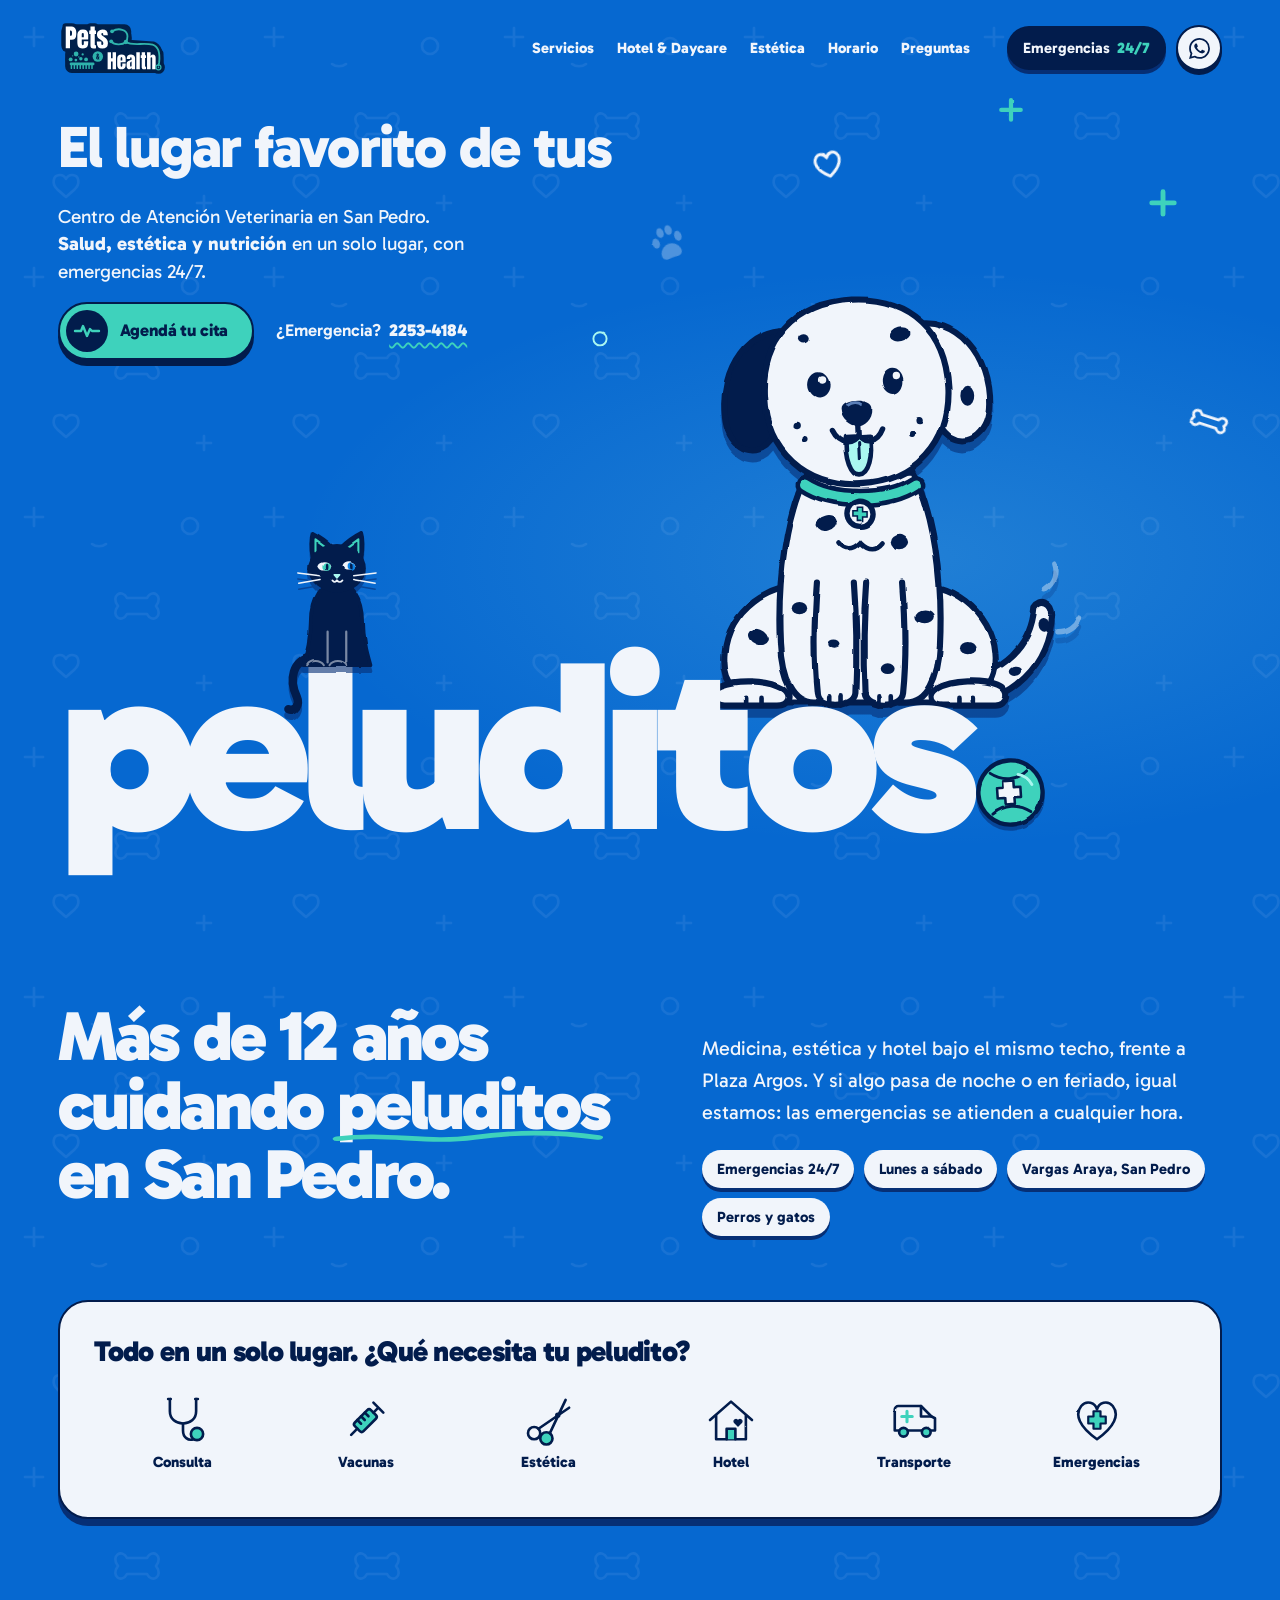
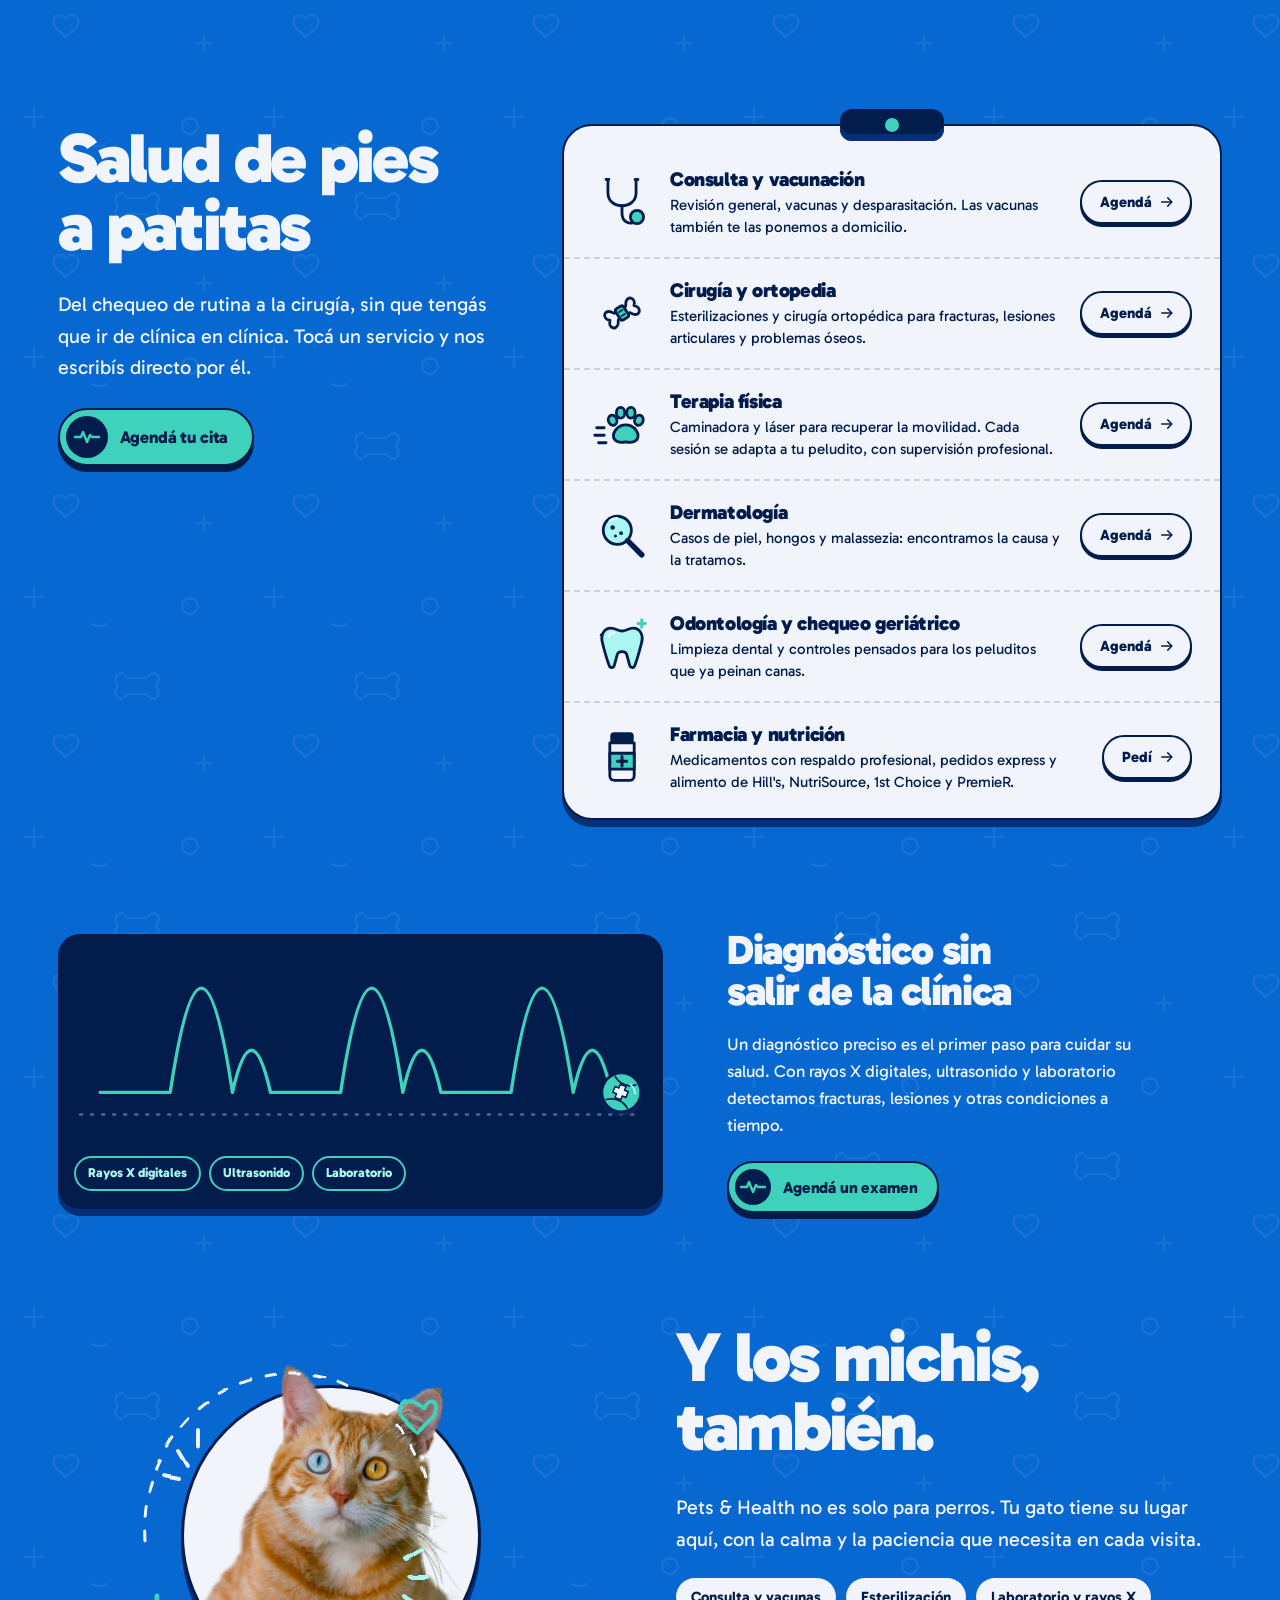
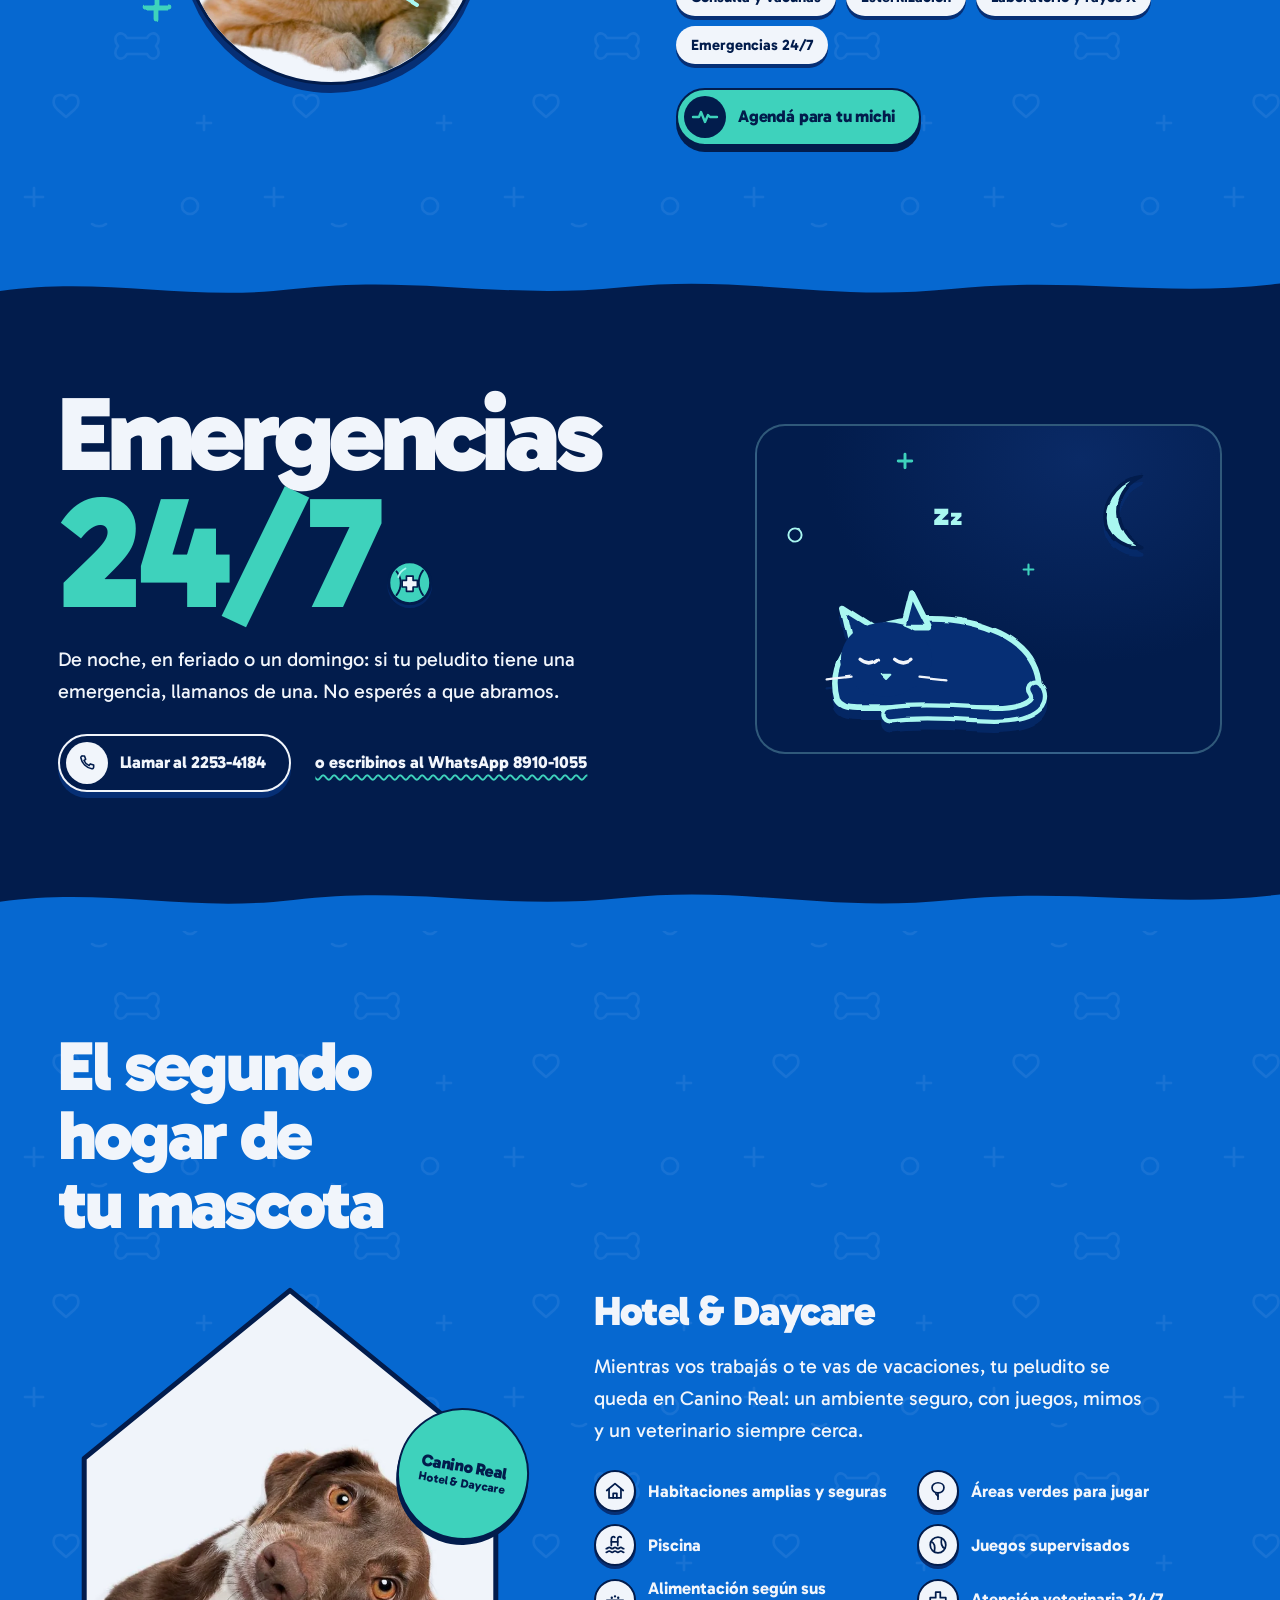
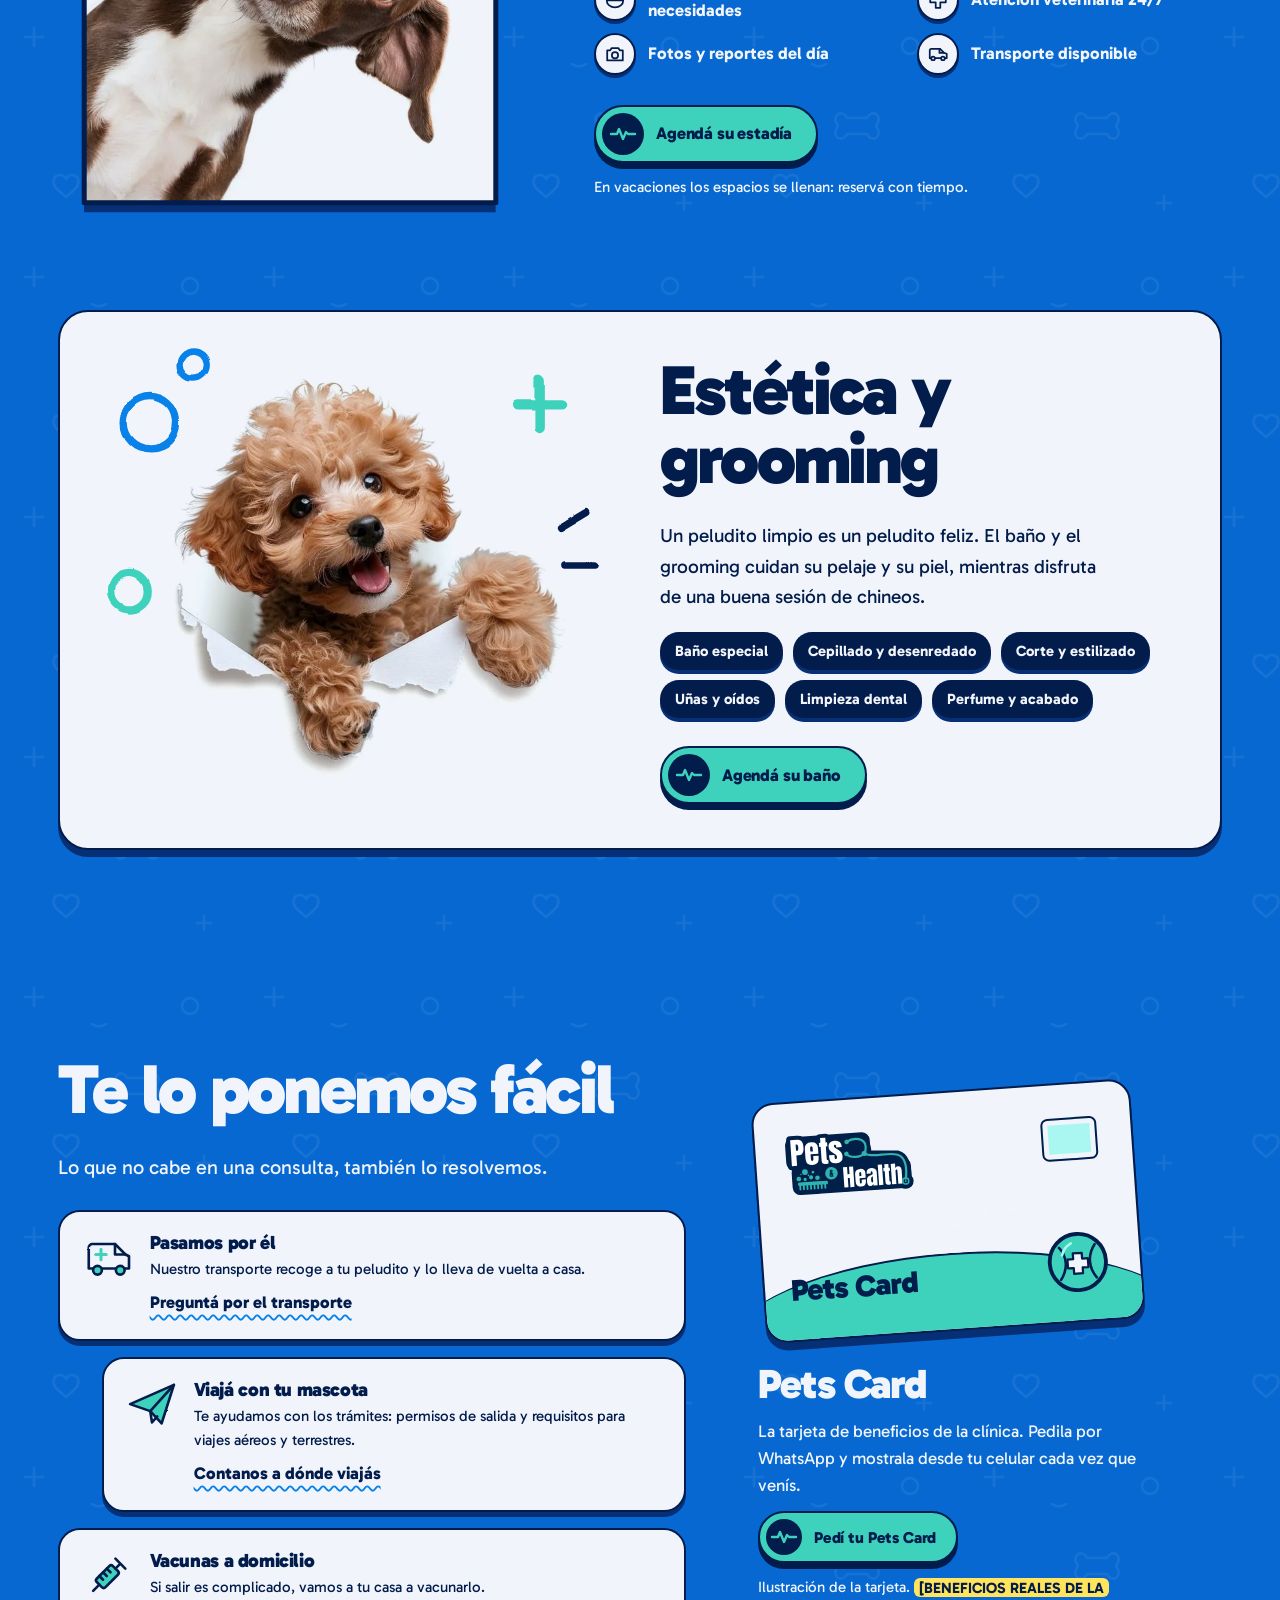
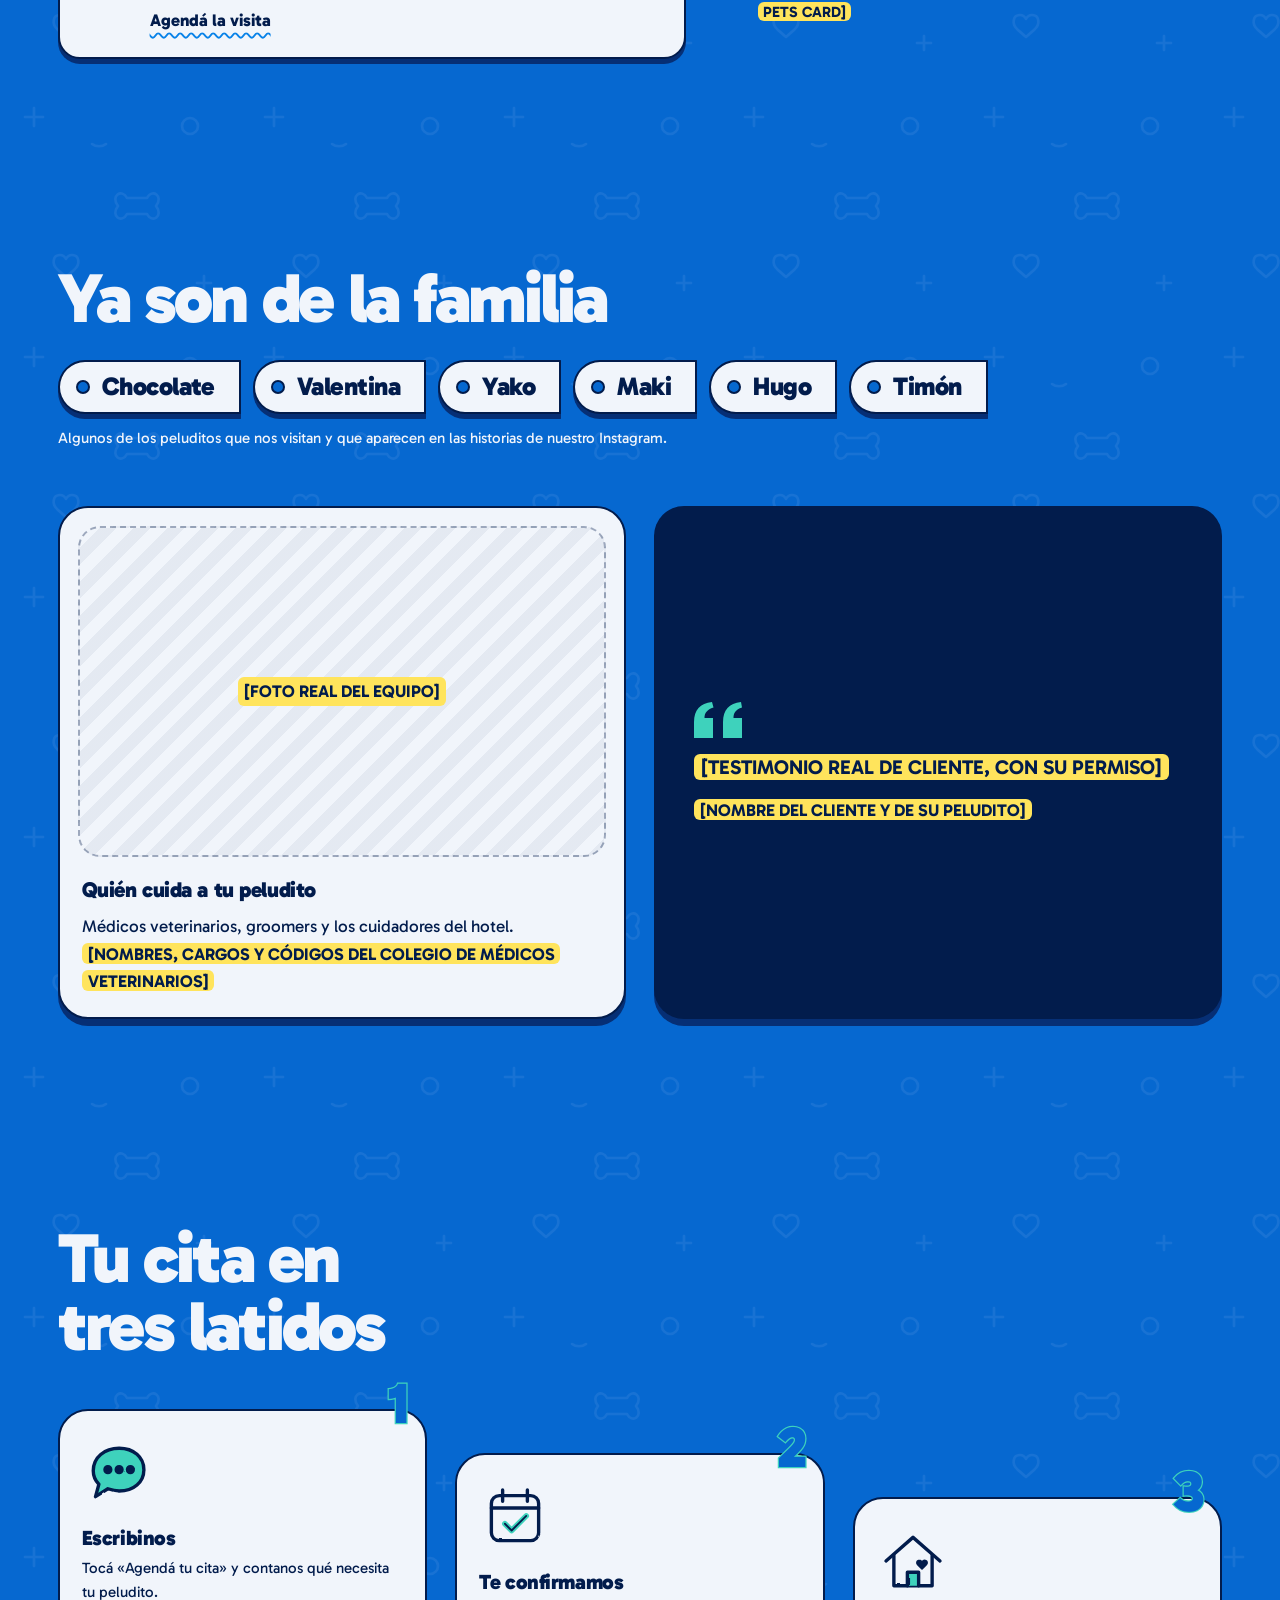
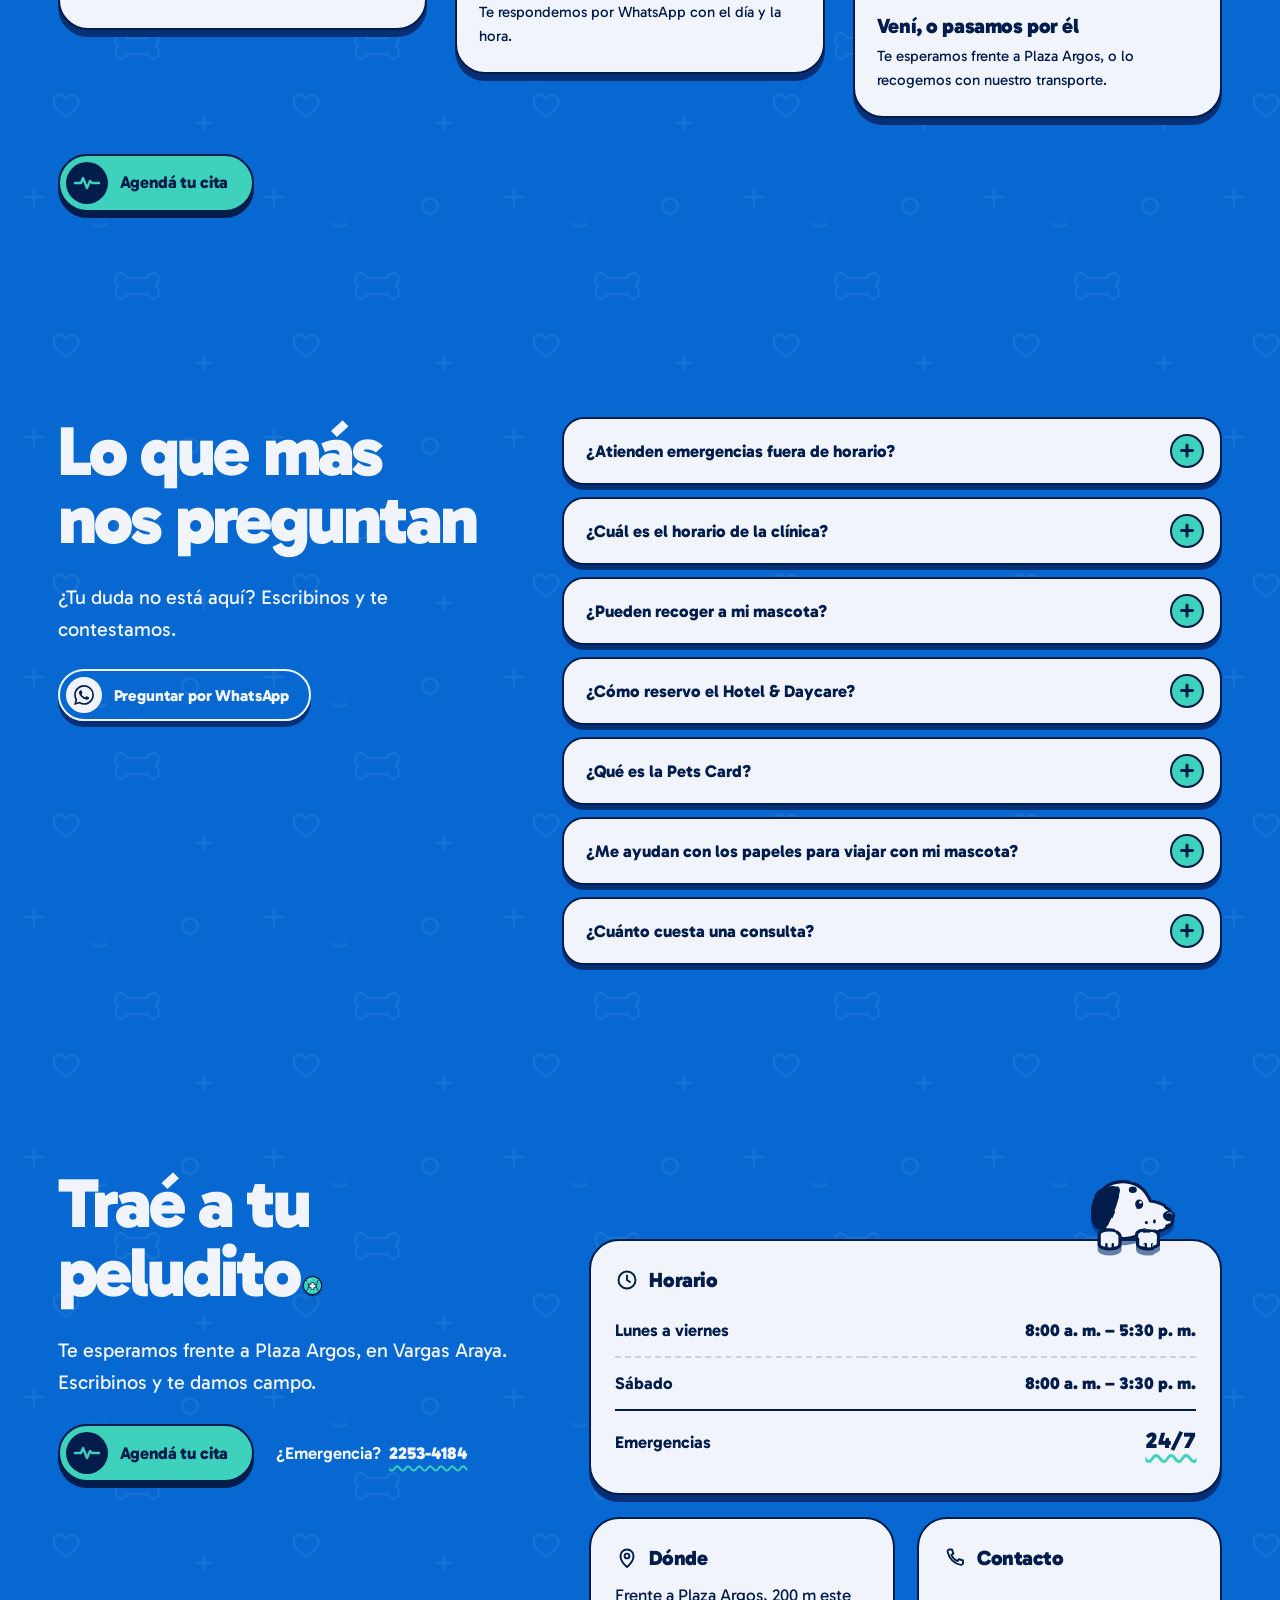
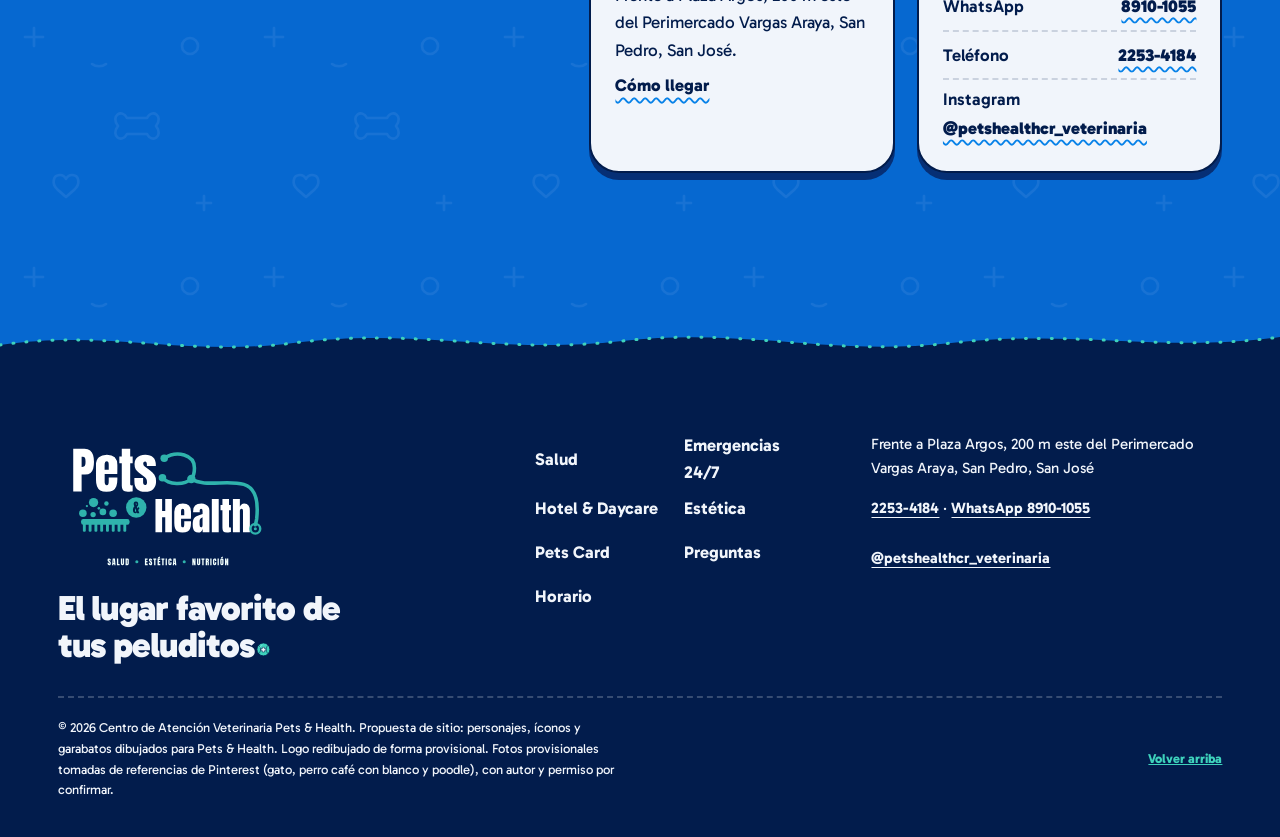
==== commit 8eb1bad9: "feat: add interactive animations and smooth scrolling to the homepage with GSAP" ====
--- a/index.html
+++ b/index.html
@@ -7,18 +7,17 @@
 <meta name="description" content="Centro de Atención Veterinaria en Vargas Araya, San Pedro: consulta, cirugía, rayos X, grooming y Hotel &amp; Daycare. Emergencias 24/7. Agendá por WhatsApp.">
 <!-- Propuesta: no se indexa hasta publicarla en el dominio de la clínica (ver LEEME) -->
 <meta name="robots" content="noindex, nofollow">
-<meta name="theme-color" content="#021C4C">
+<meta name="theme-color" content="#0668D0">
 <meta property="og:type" content="website">
 <meta property="og:title" content="Pets &amp; Health · El lugar favorito de tus peluditos">
 <meta property="og:description" content="Salud, estética y hotel para tu mascota en San Pedro. Emergencias 24/7.">
-<meta property="og:image" content="img/og-imagen.jpg">
+<meta property="og:image" content="img/og-recreo.jpg">
 <meta property="og:locale" content="es_CR">
 <meta name="twitter:card" content="summary_large_image">
 <link rel="icon" href="img/favicon.svg" type="image/svg+xml">
 <link rel="apple-touch-icon" href="img/apple-touch-icon.png">
 <link rel="preload" href="fonts/gabarito-var-latin.woff2" as="font" type="font/woff2" crossorigin>
-<link rel="preload" href="img/dalmata-692.webp" as="image" fetchpriority="high">
-<link rel="stylesheet" href="css/estilos.css?v=6">
+<link rel="stylesheet" href="css/recreo.css?v=1">
 <script>document.documentElement.className=document.documentElement.className.replace('no-js','js');</script>
 <script type="application/ld+json">
 {
@@ -46,376 +45,627 @@
 
 <a class="saltar" href="#contenido">Saltar al contenido</a>
 
+<!-- ===== Dibujos de la marca (símbolos reutilizables) ===== -->
 <svg width="0" height="0" style="position:absolute" aria-hidden="true" focusable="false">
   <defs>
+    <!-- Trazo a mano: el borde tiembla un poquito y deja sombra de sticker -->
+    <filter id="f-trazo" x="-12%" y="-12%" width="124%" height="128%" color-interpolation-filters="sRGB">
+      <feTurbulence data-hervor type="fractalNoise" baseFrequency="0.04" numOctaves="2" seed="3" result="n"/>
+      <feDisplacementMap in="SourceGraphic" in2="n" scale="3.2" xChannelSelector="R" yChannelSelector="G" result="d"/>
+      <feOffset in="d" dx="0" dy="6" result="o"/>
+      <feFlood flood-color="#062F75" flood-opacity=".6"/>
+      <feComposite in2="o" operator="in" result="s"/>
+      <feMerge><feMergeNode in="s"/><feMergeNode in="d"/></feMerge>
+    </filter>
+    <filter id="f-garabato" x="-15%" y="-15%" width="130%" height="130%" color-interpolation-filters="sRGB">
+      <feTurbulence data-hervor type="fractalNoise" baseFrequency="0.08" numOctaves="2" seed="5" result="n"/>
+      <feDisplacementMap in="SourceGraphic" in2="n" scale="1.7" xChannelSelector="R" yChannelSelector="G"/>
+    </filter>
+    <clipPath id="c-juega"><path d="M100 64 C126 58 154 82 178 102 C194 114 206 122 216 128 C234 138 240 164 228 180 C216 192 196 190 184 182 C160 166 136 152 116 148 C98 144 80 126 79 104 C78 84 86 68 100 64Z"/></clipPath>
+    <clipPath id="c-salta"><path d="M98 90 C128 76 178 78 210 88 C234 96 242 116 230 130 C216 140 192 136 170 132 C144 128 118 134 100 130 C82 126 78 98 98 90Z"/></clipPath>
+    <clipPath id="c-asoma"><rect x="-20" y="-40" width="220" height="140"/></clipPath>
+
+    <!-- Dálmata: piezas sueltas para que la cola menee, la cabeza siga la pelota y el ojo parpadee -->
+    <symbol id="p-perro-cola" overflow="visible"><path d="M88 80 C76 62 66 44 50 26 C47 22 52 18 56 22 C72 38 86 58 98 74Z" fill="#F1F5FB" stroke="#021C4C" stroke-width="4" stroke-linejoin="round"/></symbol>
+    <symbol id="p-perro-meneo" overflow="visible"><path d="M34 30 c-7 3 -10 9 -9 15 M24 14 c-9 1 -14 7 -15 13 M62 8 c5 -6 11 -7 17 -5" fill="none" stroke="#F1F5FB" stroke-width="3.5" stroke-linecap="round"/></symbol>
+    <symbol id="p-perro-cuerpo" overflow="visible">
+      <g stroke="#021C4C" stroke-width="4" stroke-linecap="round" stroke-linejoin="round">
+        <path fill="#D3DEEE" d="M118 110 C130 128 132 156 128 176 C127 186 130 196 136 200 C140 204 132 207 122 206 C114 206 112 200 114 192 C112 172 104 150 100 132Z"/>
+        <path fill="#D3DEEE" d="M196 160 C214 166 238 172 258 176 C270 178 274 190 262 192 L210 192 C196 192 190 172 196 160Z"/>
+        <path fill="#F1F5FB" d="M100 64 C126 58 154 82 178 102 C194 114 206 122 216 128 C234 138 240 164 228 180 C216 192 196 190 184 182 C160 166 136 152 116 148 C98 144 80 126 79 104 C78 84 86 68 100 64Z"/>
+      </g>
+      <g clip-path="url(#c-juega)" fill="#021C4C">
+        <ellipse cx="112" cy="86" rx="9" ry="7" transform="rotate(-20 112 86)"/><ellipse cx="146" cy="104" rx="6" ry="5"/>
+        <ellipse cx="170" cy="132" rx="7.5" ry="5.5" transform="rotate(25 170 132)"/><ellipse cx="134" cy="132" rx="4.5" ry="3.5"/>
+        <ellipse cx="96" cy="116" rx="5" ry="4"/><ellipse cx="204" cy="150" rx="5" ry="4"/>
+      </g>
+      <g stroke="#021C4C" stroke-width="4" stroke-linecap="round" stroke-linejoin="round">
+        <path fill="none" stroke-width="3" d="M150 150 c6 4 12 6 18 6"/>
+        <path fill="#F1F5FB" d="M84 104 C104 102 118 122 114 146 C112 160 108 176 110 190 C112 198 118 200 122 204 C118 208 104 208 94 206 C86 205 86 198 90 192 C92 176 86 160 80 148 C72 132 72 112 84 104Z"/>
+        <path fill="none" stroke-width="3" d="M100 206 v-5 M108 207 v-5"/>
+        <path fill="#F1F5FB" d="M190 172 C212 178 240 186 266 192 C282 195 286 208 272 208 L204 208 C186 208 180 186 190 172Z"/>
+        <path fill="none" stroke-width="3" d="M262 208 v-6 M270 207 v-5"/>
+      </g>
+      <ellipse cx="96" cy="166" rx="4" ry="3" fill="#021C4C"/><ellipse cx="236" cy="196" rx="5" ry="3.5" fill="#021C4C"/>
+      <path d="M214 112 C220 128 228 138 240 146" fill="none" stroke="#021C4C" stroke-width="12" stroke-linecap="round"/>
+      <path d="M214 112 C220 128 228 138 240 146" fill="none" stroke="#3ED2BC" stroke-width="6" stroke-linecap="round"/>
+      <g transform="translate(232 152)"><circle r="8" fill="#F1F5FB" stroke="#021C4C" stroke-width="3.5"/><path d="M-1.7 -4.6h3.4v2.9h2.9v3.4h-2.9v2.9h-3.4v-2.9h-2.9v-3.4h2.9z" fill="#3ED2BC" stroke="#021C4C" stroke-width="1"/></g>
+    </symbol>
+    <symbol id="p-perro-cabeza" overflow="visible">
+      <g stroke="#021C4C" stroke-width="4" stroke-linecap="round" stroke-linejoin="round">
+        <path fill="#F1F5FB" d="M218 110 C214 88 232 74 254 76 C272 78 280 90 284 100 C298 102 310 108 311 120 C312 132 300 138 288 138 C274 140 264 148 250 147 C232 146 220 130 218 110Z"/>
+        <path fill="#A9F7F0" stroke-width="3" d="M290 136 C292 148 286 156 280 154 C274 152 274 144 276 137Z"/>
+        <path fill="none" stroke-width="2" d="M281 141 l2 9"/>
+        <path fill="none" d="M306 130 C300 138 290 140 280 136"/>
+        <path fill="#021C4C" d="M232 84 C218 84 210 102 212 122 C213 134 224 138 230 128 C236 116 242 100 244 88 C244 84 238 82 232 84Z"/>
+      </g>
+      <ellipse cx="262" cy="86" rx="5" ry="4" fill="#021C4C"/><circle cx="279" cy="127" r="2" fill="#021C4C"/><circle cx="289" cy="125" r="1.8" fill="#021C4C"/>
+      <path fill="#021C4C" d="M302 114 C308 110 316 113 315 120 C314 126 306 127 302 123 C299 120 299 116 302 114Z"/>
+      <path d="M305 115.5 c2 -1.5 5 -1 6 1" fill="none" stroke="#5B7FB8" stroke-width="1.6" stroke-linecap="round"/>
+    </symbol>
+    <symbol id="p-perro-ojo" overflow="visible"><ellipse cx="270" cy="104" rx="5" ry="6" fill="#021C4C"/><circle cx="271.6" cy="101.6" r="1.7" fill="#F1F5FB"/></symbol>
+    <symbol id="p-perro-marcas" overflow="visible"><path d="M290 66 l5 -12 M305 76 l12 -6 M276 62 l-1 -13" fill="none" stroke="#F1F5FB" stroke-width="4" stroke-linecap="round"/></symbol>
+
+    <!-- Dálmata en pleno salto -->
+    <symbol id="p-perro-velocidad" overflow="visible"><path d="M30 104 h-22 M40 120 h-30 M44 88 h-18" fill="none" stroke="#F1F5FB" stroke-width="3.5" stroke-linecap="round"/></symbol>
+    <symbol id="p-perro-salto" overflow="visible">
+      <g stroke="#021C4C" stroke-width="4" stroke-linecap="round" stroke-linejoin="round">
+        <path fill="#F1F5FB" d="M98 94 C82 80 66 70 46 64 C41 63 41 57 46 57 C68 58 88 70 104 86Z"/>
+        <path fill="#D3DEEE" d="M106 102 C90 102 72 98 56 92 C46 88 36 92 40 102 C46 110 66 114 86 116 C96 116 104 114 110 110Z"/>
+        <path fill="#D3DEEE" d="M206 108 C224 114 242 118 258 116 C270 114 276 124 266 130 C250 136 228 132 204 124Z"/>
+        <path fill="#F1F5FB" d="M98 90 C128 76 178 78 210 88 C234 96 242 116 230 130 C216 140 192 136 170 132 C144 128 118 134 100 130 C82 126 78 98 98 90Z"/>
+      </g>
+      <g clip-path="url(#c-salta)" fill="#021C4C">
+        <ellipse cx="118" cy="98" rx="9" ry="6.5" transform="rotate(-10 118 98)"/><ellipse cx="156" cy="94" rx="6" ry="5"/>
+        <ellipse cx="190" cy="114" rx="7" ry="5" transform="rotate(15 190 114)"/><ellipse cx="138" cy="120" rx="4.5" ry="3.5"/>
+      </g>
+      <g stroke="#021C4C" stroke-width="4" stroke-linecap="round" stroke-linejoin="round">
+        <path fill="#F1F5FB" d="M114 110 C100 124 84 136 66 144 C54 149 42 150 32 148 C22 146 22 134 34 134 C48 134 62 128 76 118 C86 110 94 102 102 98Z"/>
+        <path fill="#F1F5FB" d="M212 118 C226 128 236 140 246 150 C254 158 266 160 278 156 C288 154 292 166 282 169 C266 174 248 171 238 163 C226 153 214 141 204 132Z"/>
+      </g>
+      <ellipse cx="70" cy="134" rx="4" ry="3" fill="#021C4C"/><ellipse cx="240" cy="150" rx="4" ry="3" fill="#021C4C"/>
+      <path d="M212 90 C218 104 226 112 238 118" fill="none" stroke="#021C4C" stroke-width="12" stroke-linecap="round"/>
+      <path d="M212 90 C218 104 226 112 238 118" fill="none" stroke="#3ED2BC" stroke-width="6" stroke-linecap="round"/>
+      <g transform="translate(-6 -28)">
+        <path fill="#021C4C" stroke="#021C4C" stroke-width="4" stroke-linejoin="round" d="M238 86 C226 72 208 64 192 66 C184 68 186 78 194 82 C208 88 222 94 236 98Z"/>
+        <use href="#p-perro-cabeza-sola"/>
+      </g>
+    </symbol>
+    <symbol id="p-perro-cabeza-sola" overflow="visible">
+      <g stroke="#021C4C" stroke-width="4" stroke-linecap="round" stroke-linejoin="round">
+        <path fill="#F1F5FB" d="M218 110 C214 88 232 74 254 76 C272 78 280 90 284 100 C298 102 310 108 311 120 C312 132 300 138 288 138 C274 140 264 148 250 147 C232 146 220 130 218 110Z"/>
+        <path fill="#A9F7F0" stroke-width="3" d="M290 136 C292 148 286 156 280 154 C274 152 274 144 276 137Z"/>
+        <path fill="none" d="M306 130 C300 138 290 140 280 136"/>
+      </g>
+      <ellipse cx="262" cy="86" rx="5" ry="4" fill="#021C4C"/>
+      <path fill="#021C4C" d="M302 114 C308 110 316 113 315 120 C314 126 306 127 302 123 C299 120 299 116 302 114Z"/>
+      <ellipse cx="270" cy="104" rx="5" ry="6" fill="#021C4C"/><circle cx="271.6" cy="101.6" r="1.7" fill="#F1F5FB"/>
+    </symbol>
+
+    <!-- Dálmata sentado de frente: te mira, respira, jadea con la lengüita y menea la cola -->
+    <clipPath id="c-sentado"><path d="M96 150 C82 176 76 220 78 262 C79 284 86 300 100 300 L160 300 C174 300 181 284 182 262 C184 220 178 176 164 150Z"/></clipPath>
+    <symbol id="p-sentado-cola" overflow="visible">
+      <path d="M180 302 C210 302 236 284 242 250 C243 242 236 238 231 244 C226 270 206 284 178 286Z" fill="#F1F5FB" stroke="#021C4C" stroke-width="4" stroke-linejoin="round"/>
+      <ellipse cx="236" cy="256" rx="3.5" ry="4.5" fill="#021C4C"/><ellipse cx="214" cy="284" rx="4" ry="3" fill="#021C4C"/>
+    </symbol>
+    <symbol id="p-sentado-meneo" overflow="visible"><path d="M250 226 c6 -4 8 -10 6 -16 M258 254 c7 0 12 -4 14 -9" fill="none" stroke="#F1F5FB" stroke-width="3.5" stroke-linecap="round"/></symbol>
+    <symbol id="p-sentado-ancas" overflow="visible">
+      <g fill="#F1F5FB" stroke="#021C4C" stroke-width="4" stroke-linecap="round" stroke-linejoin="round">
+        <path d="M98 224 C72 220 44 240 42 268 C40 288 52 300 72 300 L104 300 C104 272 104 246 98 224Z"/>
+        <path d="M162 224 C188 220 216 240 218 268 C220 288 208 300 188 300 L156 300 C156 272 156 246 162 224Z"/>
+      </g>
+      <ellipse cx="64" cy="258" rx="7" ry="5" transform="rotate(20 64 258)" fill="#021C4C"/><ellipse cx="200" cy="264" rx="5" ry="4" fill="#021C4C"/>
+      <g fill="#F1F5FB" stroke="#021C4C" stroke-width="4" stroke-linecap="round" stroke-linejoin="round">
+        <path d="M42 302 C34 302 32 292 40 289 C50 285 70 285 80 291 C86 295 84 302 76 302Z"/>
+        <path d="M218 302 C226 302 228 292 220 289 C210 285 190 285 180 291 C174 295 176 302 184 302Z"/>
+        <path fill="none" stroke-width="3" d="M56 302 v-5 M66 302 v-5 M194 302 v-5 M204 302 v-5"/>
+      </g>
+    </symbol>
+    <symbol id="p-sentado-pecho" overflow="visible">
+      <path fill="#F1F5FB" stroke="#021C4C" stroke-width="4" stroke-linejoin="round" d="M96 150 C82 176 76 220 78 262 C79 284 86 300 100 300 L160 300 C174 300 181 284 182 262 C184 220 178 176 164 150Z"/>
+      <g clip-path="url(#c-sentado)" fill="#021C4C">
+        <ellipse cx="108" cy="184" rx="7" ry="5" transform="rotate(-15 108 184)"/><ellipse cx="156" cy="196" rx="6" ry="5"/>
+        <ellipse cx="90" cy="238" rx="5" ry="4"/><ellipse cx="172" cy="244" rx="6" ry="4.5"/>
+      </g>
+      <path d="M116 196 c4 5 9 5 14 0 c5 5 10 5 14 0" fill="none" stroke="#021C4C" stroke-width="3" stroke-linecap="round"/>
+      <path fill="#F1F5FB" d="M102 218 C100 248 100 274 102 294 C103 304 126 304 127 294 C128 272 128 246 126 218Z M158 218 C160 248 160 274 158 294 C157 304 134 304 133 294 C132 272 132 246 134 218Z"/>
+      <g fill="none" stroke="#021C4C" stroke-width="4" stroke-linecap="round" stroke-linejoin="round">
+        <path d="M102 222 C100 248 100 274 102 294 C103 304 126 304 127 294 C128 272 128 248 126 222"/>
+        <path d="M158 222 C160 248 160 274 158 294 C157 304 134 304 133 294 C132 272 132 248 134 222"/>
+        <path stroke-width="3" d="M110 302 v-6 M118 302 v-6 M142 302 v-6 M150 302 v-6"/>
+      </g>
+      <ellipse cx="114" cy="262" rx="4" ry="3" fill="#021C4C"/><ellipse cx="148" cy="278" rx="4.5" ry="3.5" fill="#021C4C"/>
+      <path d="M94 158 C112 170 148 170 166 158" fill="none" stroke="#021C4C" stroke-width="12" stroke-linecap="round"/>
+      <path d="M94 158 C112 170 148 170 166 158" fill="none" stroke="#3ED2BC" stroke-width="6" stroke-linecap="round"/>
+      <g transform="translate(130 177)"><circle r="8.5" fill="#F1F5FB" stroke="#021C4C" stroke-width="3.5"/><path d="M-1.7 -4.6h3.4v2.9h2.9v3.4h-2.9v2.9h-3.4v-2.9h-2.9v-3.4h2.9z" fill="#3ED2BC" stroke="#021C4C" stroke-width="1"/></g>
+    </symbol>
+    <symbol id="p-sentado-cara" overflow="visible">
+      <g stroke="#021C4C" stroke-width="4" stroke-linecap="round" stroke-linejoin="round">
+        <path fill="#021C4C" d="M90 56 C62 52 42 78 44 110 C45 128 58 138 70 130 C80 122 86 100 96 70Z"/>
+        <path fill="#F1F5FB" d="M170 56 C198 52 218 78 216 110 C215 128 202 138 190 130 C180 122 174 100 164 70Z"/>
+        <path fill="#F1F5FB" d="M130 38 C168 38 190 62 190 98 C190 134 166 158 130 158 C94 158 70 134 70 98 C70 62 92 38 130 38Z"/>
+      </g>
+      <ellipse cx="202" cy="104" rx="4.5" ry="6.5" fill="#021C4C"/>
+      <ellipse cx="160" cy="62" rx="6.5" ry="4.5" transform="rotate(-12 160 62)" fill="#021C4C"/><ellipse cx="98" cy="62" rx="3.5" ry="3" fill="#021C4C"/>
+      <circle cx="90" cy="118" r="2.4" fill="#021C4C"/><circle cx="95" cy="127" r="2" fill="#021C4C"/><circle cx="170" cy="118" r="2.4" fill="#021C4C"/><circle cx="165" cy="127" r="2" fill="#021C4C"/>
+      <path fill="#021C4C" d="M120 109 C120 102 140 102 140 109 C140 116 134 120 130 120 C126 120 120 116 120 109Z"/>
+      <path d="M124 106.5 c3 -2 7 -2 9 0" fill="none" stroke="#5B7FB8" stroke-width="1.8" stroke-linecap="round"/>
+    </symbol>
+    <symbol id="p-sentado-lengua" overflow="visible">
+      <path d="M122 127 C120 141 124 152 130 152 C136 152 140 141 138 127Z" fill="#A9F7F0" stroke="#021C4C" stroke-width="3" stroke-linejoin="round"/>
+      <path d="M130 131 v11" fill="none" stroke="#021C4C" stroke-width="2" stroke-linecap="round"/>
+    </symbol>
+    <symbol id="p-sentado-boca" overflow="visible"><path d="M130 120 v6 M114 123 C118 132 126 132 130 126 C134 132 142 132 146 123" fill="none" stroke="#021C4C" stroke-width="3.5" stroke-linecap="round" stroke-linejoin="round"/></symbol>
+    <symbol id="p-sentado-ojos" overflow="visible"><ellipse cx="106" cy="92" rx="7" ry="8.5" fill="#021C4C"/><ellipse cx="154" cy="92" rx="7" ry="8.5" fill="#021C4C"/><circle cx="108.6" cy="88.6" r="2.4" fill="#F1F5FB"/><circle cx="156.6" cy="88.6" r="2.4" fill="#F1F5FB"/></symbol>
+
+    <!-- Gata: vigila desde las letras -->
+    <symbol id="p-gata-cola" overflow="visible"><path d="M32 138 C12 142 8 162 16 180 C20 190 14 198 7 195" fill="none" stroke="#021C4C" stroke-width="9" stroke-linecap="round"/></symbol>
+    <symbol id="p-gata-cuerpo" overflow="visible">
+      <g fill="#021C4C" stroke="#021C4C" stroke-width="4" stroke-linejoin="round">
+        <path d="M60 56 C42 56 32 74 32 96 C32 116 28 130 24 144 L96 144 C92 130 88 116 88 96 C88 74 78 56 60 56Z"/>
+        <path d="M34 30 C32 18 32 8 34 2 C42 6 50 12 56 18Z M86 30 C88 18 88 8 86 2 C78 6 70 12 64 18Z"/>
+      </g>
+      <path d="M50 108 V141 M70 108 V141" stroke="#F1F5FB" stroke-opacity=".5" stroke-width="2.4" stroke-linecap="round"/>
+      <path d="M28 144 c4 -6 14 -6 18 0 M52 144 c4 -6 14 -6 18 0" fill="none" stroke="#F1F5FB" stroke-opacity=".5" stroke-width="2.2" stroke-linecap="round"/>
+      <path d="M37 22 L37 9 L48 17 M83 22 L83 9 L72 17" fill="none" stroke="#3ED2BC" stroke-width="2.2" stroke-linecap="round" stroke-linejoin="round"/>
+      <ellipse cx="60" cy="40" rx="31" ry="26" fill="#021C4C"/>
+      <path d="M57 47 h6 l-3 3.4z" fill="#A9F7F0" stroke="#A9F7F0" stroke-width="1.5" stroke-linejoin="round"/>
+      <path d="M54 53 q3 3.5 6 0 q3 3.5 6 0" fill="none" stroke="#F1F5FB" stroke-width="1.8" stroke-linecap="round"/>
+      <path d="M42 48 L18 45 M42 52 L19 56 M78 48 L102 45 M78 52 L101 56" stroke="#F1F5FB" stroke-width="1.6" stroke-linecap="round"/>
+    </symbol>
+    <symbol id="p-gata-ojos" overflow="visible"><path d="M40 38 C42 32 52 32 54 38 C52 44 42 44 40 38Z M66 38 C68 32 78 32 80 38 C78 44 68 44 66 38Z" fill="#F1F5FB"/></symbol>
+    <symbol id="p-gata-pupilas" overflow="visible"><circle cx="47" cy="38" r="4" fill="#3ED2BC"/><circle cx="73" cy="38" r="4" fill="#0882E8"/><ellipse cx="47" cy="38" rx="1.4" ry="3.4" fill="#021C4C"/><ellipse cx="73" cy="38" rx="1.4" ry="3.4" fill="#021C4C"/></symbol>
+    <symbol id="p-gata-dormida" overflow="visible">
+      <g style="fill:var(--gata,#021C4C);stroke:var(--gata-borde,#021C4C)" stroke-width="4" stroke-linejoin="round">
+        <path d="M30 104 C22 74 46 50 88 48 C130 46 166 62 170 90 C172 104 160 110 140 110 L44 110 C36 110 32 108 30 104Z"/>
+        <path d="M40 66 L34 40 L56 54Z M76 54 L82 30 L94 54Z"/>
+      </g>
+      <path d="M168 96 C176 108 160 116 130 114 C100 112 80 112 66 114" fill="none" style="stroke:var(--gata-borde,#021C4C)" stroke-width="12" stroke-linecap="round"/>
+      <path d="M168 96 C176 108 160 116 130 114 C100 112 80 112 66 114" fill="none" style="stroke:var(--gata,#021C4C)" stroke-width="6" stroke-linecap="round"/>
+      <ellipse cx="64" cy="76" rx="32" ry="26" style="fill:var(--gata,#021C4C)"/>
+      <path d="M46 76 q6 5 12 0 M70 76 q6 5 12 0" fill="none" stroke="#F1F5FB" stroke-width="2.4" stroke-linecap="round"/>
+      <path d="M61 86 h6 l-3 3z" fill="#A9F7F0" stroke="#A9F7F0" stroke-width="1.4" stroke-linejoin="round"/>
+      <path d="M40 88 l-18 2 M88 88 l18 2" stroke="#F1F5FB" stroke-width="1.6" stroke-linecap="round"/>
+    </symbol>
+
+    <!-- La pelota: menta, con la cruz de la clínica -->
+    <symbol id="p-bola" viewBox="0 0 100 100" overflow="visible">
+      <circle cx="50" cy="50" r="44" fill="#3ED2BC" stroke="#021C4C" stroke-width="6"/>
+      <path d="M22 26 C34 40 34 60 22 76 M78 24 C66 40 66 60 78 76" fill="none" stroke="#021C4C" stroke-width="4" stroke-linecap="round"/>
+      <path d="M43 36h14v9h9v14h-9v9H43v-9h-9V45h9z" fill="#F1F5FB" stroke="#021C4C" stroke-width="3.5" stroke-linejoin="round"/>
+      <path d="M26 38 C28 30 33 24 41 20" fill="none" stroke="#A9F7F0" stroke-width="4" stroke-linecap="round"/>
+    </symbol>
+
+    <!-- Íconos dibujados con el mismo trazo -->
+    <symbol id="i-esteto" viewBox="0 0 64 64"><g fill="none" stroke="#021C4C" stroke-width="3" stroke-linecap="round" stroke-linejoin="round"><path d="M18 8 h-3 M46 8 h3"/><path d="M17 8 V22 C17 31 24 36 32 36 C40 36 47 31 47 22 V8"/><path d="M32 36 V44 C32 52 38 56 44 54"/><circle cx="48" cy="48" r="7" fill="#3ED2BC"/></g></symbol>
+    <symbol id="i-jeringa" viewBox="0 0 64 64"><g fill="none" stroke="#021C4C" stroke-width="3" stroke-linecap="round" stroke-linejoin="round" transform="rotate(-45 32 32)"><rect x="18" y="25" width="26" height="14" rx="3" fill="#3ED2BC"/><path d="M44 32 h8 M52 24 v16 M18 32 h-10 M25 25 v6 M31 25 v6 M37 25 v6"/></g></symbol>
+    <symbol id="i-tijeras" viewBox="0 0 64 64"><g fill="none" stroke="#021C4C" stroke-width="3" stroke-linecap="round" stroke-linejoin="round"><circle cx="15" cy="47" r="7"/><circle cx="29" cy="53" r="7" fill="#3ED2BC"/><path d="M20 42 L55 18 M33 47 L51 9"/><circle cx="42" cy="26.5" r="1.6" fill="#021C4C"/></g></symbol>
+    <symbol id="i-casa" viewBox="0 0 64 64"><g fill="none" stroke="#021C4C" stroke-width="3" stroke-linecap="round" stroke-linejoin="round"><path d="M8 32 L32 11 L56 32"/><path d="M15 27 V54 H49 V27"/><path d="M27 54 V42 h10 v12" fill="#3ED2BC"/><path d="M40 33 c-2 -3 -6 -1 -4 2 l4 4 l4 -4 c2 -3 -2 -5 -4 -2z" fill="#021C4C" stroke-width="1.5"/></g></symbol>
+    <symbol id="i-van" viewBox="0 0 64 64"><g fill="none" stroke="#021C4C" stroke-width="3" stroke-linecap="round" stroke-linejoin="round"><path d="M10 44 V20 C10 18 12 16 14 16 H40 L52 28 L56 30 V44 H10Z"/><path d="M40 16 V28 H52"/><path d="M24 22 v12 M18 28 h12" stroke="#3ED2BC" stroke-width="3.5"/><circle cx="20" cy="46" r="5" fill="#3ED2BC"/><circle cx="46" cy="46" r="5" fill="#3ED2BC"/></g></symbol>
+    <symbol id="i-corazon" viewBox="0 0 64 64"><g fill="none" stroke="#021C4C" stroke-width="3" stroke-linecap="round" stroke-linejoin="round"><path d="M32 54 C12 40 6 26 14 16 C20 9 30 12 32 20 C34 12 44 9 50 16 C58 26 52 40 32 54Z"/><path d="M28 22 h8 v6 h6 v8 h-6 v6 h-8 v-6 h-6 v-8 h6z" fill="#3ED2BC" stroke-width="2.5"/></g></symbol>
+    <symbol id="i-luna" viewBox="0 0 80 80"><path d="M52 10 C34 12 20 28 20 46 C20 62 34 74 52 72 C40 66 32 54 32 40 C32 26 40 16 52 10Z" fill="#A9F7F0" stroke="#021C4C" stroke-width="3" stroke-linejoin="round"/></symbol>
+
+    <!-- Garabatos sueltos -->
+    <symbol id="g-cruz" viewBox="0 0 40 40"><path d="M20 5 v30 M5 20 h30" fill="none" stroke="#3ED2BC" stroke-width="6.5" stroke-linecap="round"/></symbol>
+    <symbol id="g-corazon" viewBox="0 0 40 40"><path d="M20 34 C6 25 3 15 8 9 C12 5 18 7 20 12 C22 7 28 5 32 9 C37 15 34 25 20 34Z" fill="none" stroke="#F1F5FB" stroke-width="3.5" stroke-linejoin="round"/></symbol>
+    <symbol id="g-aro" viewBox="0 0 40 40"><circle cx="20" cy="20" r="12" fill="none" stroke="#A9F7F0" stroke-width="3.5"/></symbol>
+    <symbol id="g-hueso" viewBox="0 0 60 30"><path d="M12 9 c-6 -7 4 -12 8 -5 h20 c4 -7 14 -2 8 5 c6 7 -4 12 -8 5 h-20 c-4 7 -14 2 -8 -5z" fill="none" stroke="#F1F5FB" stroke-width="3.2" stroke-linejoin="round" transform="translate(0 6)"/></symbol>
+    <symbol id="g-chispas" viewBox="0 0 40 40"><path d="M8 10 l5 9 M22 4 l-1 11 M35 14 l-9 5" fill="none" stroke="#F1F5FB" stroke-width="3.5" stroke-linecap="round"/></symbol>
+    <symbol id="g-huella" viewBox="0 0 64 64"><g fill="#F1F5FB" fill-opacity=".3"><path d="M32 34 C22 34 16 44 18 50 C20 56 28 54 32 54 C36 54 44 56 46 50 C48 44 42 34 32 34Z"/><ellipse cx="16" cy="28" rx="5" ry="7"/><ellipse cx="26" cy="16" rx="5" ry="7"/><ellipse cx="38" cy="16" rx="5" ry="7"/><ellipse cx="48" cy="28" rx="5" ry="7"/></g></symbol>
+    <symbol id="g-mancha" viewBox="0 0 80 64"><path d="M14 30 C10 14 26 4 44 6 C62 8 76 18 72 36 C68 54 50 60 32 58 C18 56 16 44 14 30Z" fill="currentColor" style="stroke:var(--borde-mancha,#021C4C);stroke-dasharray:var(--raya-mancha,none)" stroke-width="3" stroke-linejoin="round"/></symbol>
+
     <symbol id="i-wa" viewBox="0 0 24 24"><path d="M17.472 14.382c-.297-.149-1.758-.867-2.03-.967-.273-.099-.471-.148-.67.15-.197.297-.767.966-.94 1.164-.173.199-.347.223-.644.075-.297-.15-1.255-.463-2.39-1.475-.883-.788-1.48-1.761-1.653-2.059-.173-.297-.018-.458.13-.606.134-.133.298-.347.446-.52.149-.174.198-.298.298-.497.099-.198.05-.371-.025-.52-.075-.149-.669-1.612-.916-2.207-.242-.579-.487-.5-.669-.51-.173-.008-.371-.01-.57-.01-.198 0-.52.074-.792.372-.272.297-1.04 1.016-1.04 2.479 0 1.462 1.065 2.875 1.213 3.074.149.198 2.096 3.2 5.077 4.487.709.306 1.262.489 1.694.625.712.227 1.36.195 1.871.118.571-.085 1.758-.719 2.006-1.413.248-.694.248-1.289.173-1.413-.074-.124-.272-.198-.57-.347m-5.421 7.403h-.004a9.87 9.87 0 01-5.031-1.378l-.361-.214-3.741.982.998-3.648-.235-.374a9.86 9.86 0 01-1.51-5.26c.001-5.45 4.436-9.884 9.888-9.884 2.64 0 5.122 1.03 6.988 2.898a9.825 9.825 0 012.893 6.994c-.003 5.45-4.437 9.884-9.885 9.884m8.413-18.297A11.815 11.815 0 0012.05 0C5.495 0 .16 5.335.157 11.892c0 2.096.547 4.142 1.588 5.945L.057 24l6.305-1.654a11.882 11.882 0 005.683 1.448h.005c6.554 0 11.89-5.335 11.893-11.893a11.821 11.821 0 00-3.48-8.413z"/></symbol>
-    <symbol id="i-huella" viewBox="0 0 64 64"><g fill="currentColor"><ellipse cx="32" cy="42" rx="14" ry="12"/><ellipse cx="14" cy="27" rx="6" ry="8" transform="rotate(-18 14 27)"/><ellipse cx="25" cy="15" rx="6" ry="8.5" transform="rotate(-6 25 15)"/><ellipse cx="39" cy="15" rx="6" ry="8.5" transform="rotate(6 39 15)"/><ellipse cx="50" cy="27" rx="6" ry="8" transform="rotate(18 50 27)"/></g></symbol>
-    <!-- Íconos de trazo propios: 24 px, trazo 1.8, puntas redondas -->
-    <symbol id="i-casa" viewBox="0 0 24 24"><path d="M3 11.5 12 4l9 7.5"/><path d="M5.5 10v9.5h13V10"/><path d="M10 19.5v-5h4v5"/></symbol>
-    <symbol id="i-arbol" viewBox="0 0 24 24"><path d="M12 21v-7"/><path d="M12 14c-4 0-6.5-2.6-6.5-5.8C5.5 5.2 8.4 3 12 3s6.5 2.2 6.5 5.2C18.5 11.4 16 14 12 14Z"/><path d="M12 17.5 9.5 15"/></symbol>
-    <symbol id="i-piscina" viewBox="0 0 24 24"><path d="M8 12.5V5.2a2.2 2.2 0 0 1 3.8-1.5"/><path d="M15 12.5V5.2a2.2 2.2 0 0 1 3.8-1.5"/><path d="M8 8.5h7"/><path d="M2.5 16c1.6 0 1.6-1.4 3.2-1.4s1.6 1.4 3.2 1.4 1.6-1.4 3.1-1.4 1.6 1.4 3.2 1.4 1.6-1.4 3.2-1.4 1.6 1.4 3.1 1.4"/><path d="M2.5 20c1.6 0 1.6-1.4 3.2-1.4s1.6 1.4 3.2 1.4 1.6-1.4 3.1-1.4 1.6 1.4 3.2 1.4 1.6-1.4 3.2-1.4 1.6 1.4 3.1 1.4"/></symbol>
-    <symbol id="i-pelota" viewBox="0 0 24 24"><circle cx="12" cy="12" r="8.5"/><path d="M4.6 8.2c3.4 1.6 4.6 5.2 3.4 11"/><path d="M19.4 15.8c-3.4-1.6-4.6-5.2-3.4-11"/></symbol>
-    <symbol id="i-plato" viewBox="0 0 24 24"><path d="M3 12.5h18c0 4.2-4 7.5-9 7.5s-9-3.3-9-7.5Z"/><path d="M8.5 9.5h.01M12 8h.01M15.5 9.5h.01" stroke-width="2.6"/></symbol>
-    <symbol id="i-cruz" viewBox="0 0 24 24"><path d="M9.5 3.5h5v6h6v5h-6v6h-5v-6h-6v-5h6z"/></symbol>
-    <symbol id="i-camara" viewBox="0 0 24 24"><path d="M3.5 8h3.3l1.6-2.5h7.2L17.2 8h3.3v11h-17z"/><circle cx="12" cy="13.3" r="3.4"/></symbol>
-    <symbol id="i-van" viewBox="0 0 24 24"><path d="M4.5 16.5H3V8a1.5 1.5 0 0 1 1.5-1.5h9.8l4.4 4.3 2.8.9v4.8h-1.8"/><path d="M8.6 16.5h6.8"/><circle cx="6.6" cy="16.8" r="2"/><circle cx="17.4" cy="16.8" r="2"/><path d="M13.6 6.5v4.3h4.1"/></symbol>
-    <symbol id="i-avion" viewBox="0 0 24 24"><path d="M21 3 3 10.4l7 2.6 2.6 7L21 3Z"/><path d="m10 13 5-5"/></symbol>
-    <symbol id="i-jeringa" viewBox="0 0 24 24"><path d="m17.5 2.5 4 4"/><path d="m19.5 4.5-3 3"/><path d="M16.5 7.5 7.2 16.8H4.6v-2.6l9.3-9.3"/><path d="m12.4 5.9 5.7 5.7"/><path d="m4.6 16.8-2.1 2.1"/><path d="m9 10.8 1.4 1.4M11.2 8.6l1.4 1.4"/></symbol>
     <symbol id="i-tel" viewBox="0 0 24 24"><path d="M6.6 3.5H9l1.4 4.1-2 1.4a11 11 0 0 0 6.1 6.1l1.4-2 4.1 1.4v2.4a2 2 0 0 1-2.2 2A16.5 16.5 0 0 1 4.6 5.7a2 2 0 0 1 2-2.2Z"/></symbol>
-    <symbol id="i-pin" viewBox="0 0 24 24"><path d="M12 21s-6.5-5.6-6.5-11a6.5 6.5 0 0 1 13 0c0 5.4-6.5 11-6.5 11Z"/><circle cx="12" cy="10" r="2.4"/></symbol>
-    <symbol id="i-reloj" viewBox="0 0 24 24"><circle cx="12" cy="12" r="8.5"/><path d="M12 7.5V12l3 2"/></symbol>
-    <symbol id="i-ig" viewBox="0 0 24 24"><rect x="3.5" y="3.5" width="17" height="17" rx="5"/><circle cx="12" cy="12" r="4"/><path d="M17 7h.01" stroke-width="2.6"/></symbol>
-    <symbol id="i-flecha" viewBox="0 0 24 24"><path d="M5 12h13"/><path d="m13 6.5 5.5 5.5-5.5 5.5"/></symbol>
-    <linearGradient id="g-menta" x1="0" y1="0" x2="0" y2="1"><stop offset="0" stop-color="#3ED2BC"/><stop offset=".5" stop-color="#1FA6B8"/><stop offset="1" stop-color="#0668D0"/></linearGradient>
-    <linearGradient id="g-rey" x1="0" y1="0" x2="0" y2="1"><stop offset="0" stop-color="#0882E8"/><stop offset=".35" stop-color="#0668D0"/><stop offset="1" stop-color="#062F75"/></linearGradient>
-    <linearGradient id="g-hondo" x1="0" y1="0" x2="0" y2="1"><stop offset="0" stop-color="#062F75"/><stop offset=".45" stop-color="#021C4C"/><stop offset="1" stop-color="#010C26"/></linearGradient>
-    <radialGradient id="g-brillo"><stop offset="0" stop-color="#BFFFF3" stop-opacity=".95"/><stop offset=".25" stop-color="#3ED2BC" stop-opacity=".55"/><stop offset="1" stop-color="#3ED2BC" stop-opacity="0"/></radialGradient>
+
+    <!-- Íconos de servicios, dibujados con el mismo trazo (64 px, marino 3, menta de relleno) -->
+    <symbol id="i-hueso" viewBox="0 0 64 64"><g fill="none" stroke="#021C4C" stroke-width="3" stroke-linecap="round" stroke-linejoin="round" transform="rotate(-32 32 32) translate(0 5)"><path d="M17 27 C11 22 16 14 22 19 C23 20 24 22 25 23 H39 C40 22 41 20 42 19 C48 14 53 22 47 27 C53 32 48 40 42 35 C41 34 40 32 39 31 H25 C24 32 23 34 22 35 C16 40 11 32 17 27Z"/><rect x="27" y="20" width="10" height="14" rx="2.5" fill="#3ED2BC"/><path d="M30 24.5 h4 M30 29.5 h4" stroke-width="2"/></g></symbol>
+    <symbol id="i-patita" viewBox="0 0 64 64"><g stroke="#021C4C" stroke-width="3" stroke-linecap="round" stroke-linejoin="round"><g fill="#3ED2BC"><path d="M36 33 C28 33 22 40 23 46 C24 52 31 52 36 51 C41 52 48 52 49 46 C50 40 44 33 36 33Z"/><ellipse cx="22" cy="28" rx="4.5" ry="5.5" transform="rotate(-20 22 28)"/><ellipse cx="30.5" cy="20" rx="4.5" ry="5.8"/><ellipse cx="41.5" cy="20" rx="4.5" ry="5.8"/><ellipse cx="50" cy="28" rx="4.5" ry="5.5" transform="rotate(20 50 28)"/></g><path d="M5 36 h8 M3 44 h10 M7 52 h8" fill="none"/></g></symbol>
+    <symbol id="i-lupa" viewBox="0 0 64 64"><g stroke="#021C4C" stroke-width="3" stroke-linecap="round" stroke-linejoin="round"><circle cx="27" cy="27" r="15" fill="#A9F7F0"/><path d="M38 38 L53 53" fill="none" stroke-width="6"/><circle cx="22" cy="24" r="2.4" fill="#021C4C" stroke="none"/><circle cx="31" cy="30" r="2" fill="#021C4C" stroke="none"/><circle cx="25" cy="33" r="1.6" fill="#021C4C" stroke="none"/><path d="M19 17 C21 15 24 14 27 14" fill="none" stroke="#F1F5FB" stroke-width="2.6"/></g></symbol>
+    <symbol id="i-diente" viewBox="0 0 64 64"><g stroke="#021C4C" stroke-width="3" stroke-linecap="round" stroke-linejoin="round"><path fill="#A9F7F0" d="M20 13 C13 13 9 20 11 28 C13 36 15 44 18 52 C19 56 23 56 24 52 L27 41 C28 37 36 37 37 41 L40 52 C41 56 45 56 46 52 C49 44 51 36 53 28 C55 20 51 13 44 13 C39 13 36 16 32 16 C28 16 25 13 20 13Z"/><path d="M18 22 C19 19 21 18 24 18" fill="none" stroke="#F1F5FB" stroke-width="2.6"/><path d="M53 4 v8 M49 8 h8" fill="none" stroke="#3ED2BC" stroke-width="3"/></g></symbol>
+    <symbol id="i-frasco" viewBox="0 0 64 64"><g stroke="#021C4C" stroke-width="3" stroke-linecap="round" stroke-linejoin="round"><rect x="21" y="7" width="22" height="9" rx="2.5" fill="#021C4C"/><path fill="#F1F5FB" d="M19 17 H45 V52 C45 55 43 57 40 57 H24 C21 57 19 55 19 52Z"/><rect x="19" y="28" width="26" height="17" fill="#3ED2BC"/><path d="M32 31.5 v10 M27 36.5 h10" fill="none" stroke-width="3.2"/></g></symbol>
+    <symbol id="i-avion" viewBox="0 0 64 64"><g stroke="#021C4C" stroke-width="3" stroke-linecap="round" stroke-linejoin="round"><path d="M7 31 L57 9 L43 53 L30 39Z" fill="#3ED2BC"/><path d="M30 39 L57 9 M30 39 L32 52 L38 45" fill="none"/></g></symbol>
+    <symbol id="i-chat" viewBox="0 0 64 64"><g stroke="#021C4C" stroke-width="3" stroke-linecap="round" stroke-linejoin="round"><path fill="#3ED2BC" d="M10 30 C10 18 20 10 33 10 C46 10 55 18 55 29 C55 40 46 48 33 48 C29 48 26 47 23 46 L12 53 L15 42 C12 39 10 35 10 30Z"/><circle cx="23" cy="29" r="2.6" fill="#021C4C"/><circle cx="33" cy="29" r="2.6" fill="#021C4C"/><circle cx="43" cy="29" r="2.6" fill="#021C4C"/></g></symbol>
+    <symbol id="i-listo" viewBox="0 0 64 64"><g stroke="#021C4C" stroke-width="3" stroke-linecap="round" stroke-linejoin="round"><rect x="11" y="13" width="42" height="40" rx="7" fill="#F1F5FB"/><path d="M11 24 H53" fill="none"/><path d="M21 8 v10 M43 8 v10" fill="none"/><path d="M23 38 l6 6 l13 -13" fill="none" stroke="#3ED2BC" stroke-width="5"/><path d="M23 38 l6 6 l13 -13" fill="none" stroke-width="1.6"/></g></symbol>
+
+    <!-- Íconos chicos de línea (24 px, toman el color del texto) -->
+    <symbol id="m-casa" viewBox="0 0 24 24"><path d="M3 11.5 12 4l9 7.5"/><path d="M5.5 10v9.5h13V10"/><path d="M10 19.5v-5h4v5"/></symbol>
+    <symbol id="m-arbol" viewBox="0 0 24 24"><path d="M12 21v-7"/><path d="M12 14c-4 0-6.5-2.6-6.5-5.8C5.5 5.2 8.4 3 12 3s6.5 2.2 6.5 5.2C18.5 11.4 16 14 12 14Z"/><path d="M12 17.5 9.5 15"/></symbol>
+    <symbol id="m-piscina" viewBox="0 0 24 24"><path d="M8 12.5V5.2a2.2 2.2 0 0 1 3.8-1.5"/><path d="M15 12.5V5.2a2.2 2.2 0 0 1 3.8-1.5"/><path d="M8 8.5h7"/><path d="M2.5 16c1.6 0 1.6-1.4 3.2-1.4s1.6 1.4 3.2 1.4 1.6-1.4 3.1-1.4 1.6 1.4 3.2 1.4 1.6-1.4 3.2-1.4 1.6 1.4 3.1 1.4"/><path d="M2.5 20c1.6 0 1.6-1.4 3.2-1.4s1.6 1.4 3.2 1.4 1.6-1.4 3.1-1.4 1.6 1.4 3.2 1.4 1.6-1.4 3.2-1.4 1.6 1.4 3.1 1.4"/></symbol>
+    <symbol id="m-pelota" viewBox="0 0 24 24"><circle cx="12" cy="12" r="8.5"/><path d="M4.6 8.2c3.4 1.6 4.6 5.2 3.4 11"/><path d="M19.4 15.8c-3.4-1.6-4.6-5.2-3.4-11"/></symbol>
+    <symbol id="m-plato" viewBox="0 0 24 24"><path d="M3 12.5h18c0 4.2-4 7.5-9 7.5s-9-3.3-9-7.5Z"/><path d="M8.5 9.5h.01M12 8h.01M15.5 9.5h.01" stroke-width="2.6"/></symbol>
+    <symbol id="m-cruz" viewBox="0 0 24 24"><path d="M9.5 3.5h5v6h6v5h-6v6h-5v-6h-6v-5h6z"/></symbol>
+    <symbol id="m-camara" viewBox="0 0 24 24"><path d="M3.5 8h3.3l1.6-2.5h7.2L17.2 8h3.3v11h-17z"/><circle cx="12" cy="13.3" r="3.4"/></symbol>
+    <symbol id="m-van" viewBox="0 0 24 24"><path d="M4.5 16.5H3V8a1.5 1.5 0 0 1 1.5-1.5h9.8l4.4 4.3 2.8.9v4.8h-1.8"/><path d="M8.6 16.5h6.8"/><circle cx="6.6" cy="16.8" r="2"/><circle cx="17.4" cy="16.8" r="2"/><path d="M13.6 6.5v4.3h4.1"/></symbol>
+    <symbol id="m-pin" viewBox="0 0 24 24"><path d="M12 21s-6.5-5.6-6.5-11a6.5 6.5 0 0 1 13 0c0 5.4-6.5 11-6.5 11Z"/><circle cx="12" cy="10" r="2.4"/></symbol>
+    <symbol id="m-reloj" viewBox="0 0 24 24"><circle cx="12" cy="12" r="8.5"/><path d="M12 7.5V12l3 2"/></symbol>
+    <symbol id="m-ig" viewBox="0 0 24 24"><rect x="3.5" y="3.5" width="17" height="17" rx="5"/><circle cx="12" cy="12" r="4"/><path d="M17 7h.01" stroke-width="2.6"/></symbol>
+    <symbol id="m-flecha" viewBox="0 0 24 24"><path d="M5 12h13"/><path d="m13 6.5 5.5 5.5-5.5 5.5"/></symbol>
+    <symbol id="m-menu" viewBox="0 0 24 24"><path d="M4 7.5h16M4 12h11M4 16.5h16"/></symbol>
+    <symbol id="m-cerrar" viewBox="0 0 24 24"><path d="M6 6l12 12M18 6 6 18"/></symbol>
   </defs>
 </svg>
 
-<!-- ===== Navegación (inicio) ===== -->
-<header class="nav">
-  <a class="nav__logo" href="#inicio" aria-label="Pets &amp; Health, inicio"><img src="img/logo/logo-oscuro.svg" alt="Pets &amp; Health" width="990" height="530"></a>
+
+<!-- ===== Portada (inicio) ===== -->
+<header class="nav" data-nav>
+  <a class="nav__logo" href="#inicio" aria-label="Pets &amp; Health, inicio" data-pieza data-logo><img src="img/logo/logo.svg" alt="Pets &amp; Health" width="990" height="530"></a>
   <nav class="nav__menu" aria-label="Secciones">
-    <a href="#salud">Salud</a>
-    <a href="#hotel">Hotel y estética</a>
-    <a href="#emergencias">Emergencias</a>
+    <a href="#salud">Servicios</a>
+    <a href="#hotel">Hotel &amp; Daycare</a>
+    <a href="#estetica">Estética</a>
+    <a href="#contacto">Horario</a>
     <a href="#preguntas">Preguntas</a>
-    <a href="#contacto">Visitanos</a>
   </nav>
   <div class="nav__acciones">
-    <a class="nav__urgencia" href="tel:+50622534184"><span>Emergencias</span> <b>24/7</b></a>
-    <a class="nav__wa" data-wa="Hola Pets & Health, tengo una consulta." href="https://wa.me/50689101055?text=Hola%20Pets%20%26%20Health%2C%20tengo%20una%20consulta." target="_blank" rel="noopener" aria-label="Escribinos por WhatsApp"><svg aria-hidden="true"><use href="#i-wa"/></svg></a>
+    <a class="nav__urgencia" href="tel:+50622534184" data-pieza data-urgencia><span>Emergencias</span> <b>24/7</b></a>
+    <a class="nav__wa" href="https://wa.me/50689101055?text=Hola%20Pets%20%26%20Health%2C%20tengo%20una%20consulta." target="_blank" rel="noopener" aria-label="Escribinos por WhatsApp" data-pieza data-wa><svg aria-hidden="true"><use href="#i-wa"/></svg></a>
+    <button type="button" class="nav__menu-boton" data-pieza data-abrir-menu aria-expanded="false" aria-controls="menu"><svg class="mini" aria-hidden="true"><use href="#m-menu"/></svg><span class="sr">Menú</span></button>
   </div>
 </header>
-<!-- ===== Fin navegación ===== -->
 
 <main id="inicio">
-
-<!-- ===== Portada (inicio) · aprobada en la hoja 3: no se cambia ===== -->
 <section class="portada" data-portada aria-label="Portada">
 
-  <svg class="marea marea--atras" data-marea-atras data-pieza viewBox="0 0 1000 1000" preserveAspectRatio="none" aria-hidden="true" focusable="false">
-    <path data-capa="1" fill="url(#g-menta)" d="M0 1000 L0 640 C 180 610, 300 560, 520 560 C 720 560, 840 470, 1000 430 L1000 1000Z"/>
-    <path data-capa="2" fill="url(#g-rey)" d="M0 1000 L0 680 C 200 650, 320 610, 540 605 C 740 600, 850 520, 1000 490 L1000 1000Z"/>
-    <path data-gloss fill="none" stroke="#fff" stroke-opacity=".35" stroke-width="1.5" vector-effect="non-scaling-stroke" d="M0 680 C 200 650, 320 610, 540 605 C 740 600, 850 520, 1000 490"/>
-  </svg>
-
-  <div class="escena" data-escena>
-    <div class="eco" data-eco aria-hidden="true"><span></span><span></span><span></span></div>
-    <img class="escena__perro" data-perro data-pieza src="img/dalmata-692.webp" width="692" height="1006" alt="Dálmata lamiéndose la nariz (foto provisional)" fetchpriority="high">
-  </div>
+  <svg class="estela" data-estela aria-hidden="true" focusable="false"><path d=""/></svg>
 
   <h1 class="titulo">
     <span class="titulo__linea" data-pieza data-linea>El lugar favorito de tus</span>
-    <span class="pila">
-      <span class="gigante gigante--solido" data-gigante data-pieza>peluditos<i>.</i></span>
-      <span class="gigante gigante--contorno" data-gigante data-pieza aria-hidden="true">peluditos<i>.</i></span>
+    <span class="titulo__aire" aria-hidden="true"></span>
+    <span class="gigante" data-gigante>
+      <span class="sr">peluditos.</span>
+      <span class="gigante__texto" data-palabra data-pieza aria-hidden="true">peluditos</span><i class="bola" data-bola data-pieza aria-hidden="true"><svg viewBox="0 0 100 100"><g filter="url(#f-trazo)"><g data-giro><use href="#p-bola" width="100" height="100"/></g></g></svg></i>
+
+      <!-- La gata, sentada en la «l» -->
+      <span class="gata" data-gata data-pieza aria-hidden="true">
+        <svg viewBox="0 0 120 200"><g filter="url(#f-trazo)">
+          <use href="#p-gata-cola" data-cola-gata/>
+          <use href="#p-gata-cuerpo"/>
+          <g data-ojos-gata><use href="#p-gata-ojos"/><use href="#p-gata-pupilas" data-pupilas/></g>
+        </g></svg>
+      </span>
+
+      <!-- El dálmata: llega saltando y se queda jugando sobre «itos» -->
+      <span class="perro" data-perro data-pieza aria-hidden="true">
+        <svg class="perro__juega" data-reverencia viewBox="0 0 320 220"><g filter="url(#f-trazo)">
+          <use href="#p-perro-meneo" data-meneo opacity="0"/>
+          <use href="#p-perro-cola" data-cola/>
+          <use href="#p-perro-cuerpo"/>
+          <g data-cabeza><use href="#p-perro-cabeza"/><use href="#p-perro-ojo" data-ojo/></g>
+          <use href="#p-perro-marcas" data-marcas opacity="0"/>
+        </g></svg>
+        <svg class="perro__salto" data-salto viewBox="0 0 320 220"><g filter="url(#f-trazo)">
+          <use href="#p-perro-velocidad" data-velocidad/>
+          <use href="#p-perro-salto"/>
+        </g></svg>
+        <svg class="globo" data-globo viewBox="0 0 130 80"><g filter="url(#f-garabato)">
+          <path d="M14 34 C12 14 40 6 66 8 C96 10 120 16 118 36 C116 54 92 60 64 58 C54 58 46 57 38 55 L22 70 L26 52 C18 48 14 42 14 34Z" fill="#F1F5FB" stroke="#021C4C" stroke-width="4" stroke-linejoin="round"/>
+          <text x="66" y="42" text-anchor="middle" font-family="Gabarito, sans-serif" font-weight="900" font-size="25" fill="#021C4C">¡Guau!</text>
+        </g></svg>
+      </span>
+
+      <!-- Y se sienta de frente a mirarte: respira, jadea y menea la cola -->
+      <span class="sentado" data-sentado data-pieza aria-hidden="true">
+        <svg viewBox="0 0 260 320" data-sentado-dibujo><g filter="url(#f-trazo)">
+          <g data-cola-s-lenta><g data-cola-s><use href="#p-sentado-cola"/></g></g>
+          <use href="#p-sentado-meneo" data-meneo-s opacity="0"/>
+          <use href="#p-sentado-ancas"/>
+          <g data-respira>
+            <use href="#p-sentado-pecho"/>
+            <g data-cabeza-s>
+              <use href="#p-sentado-cara"/>
+              <g data-lengua><use href="#p-sentado-lengua"/></g>
+              <use href="#p-sentado-boca"/>
+              <g data-mira><g data-ojos-s><use href="#p-sentado-ojos"/></g></g>
+            </g>
+          </g>
+        </g></svg>
+        <svg class="globo" data-globo-s viewBox="0 0 130 80"><g filter="url(#f-garabato)">
+          <path d="M116 34 C118 14 90 6 64 8 C34 10 10 16 12 36 C14 54 38 60 66 58 C76 58 84 57 92 55 L108 70 L104 52 C112 48 116 42 116 34Z" fill="#F1F5FB" stroke="#021C4C" stroke-width="4" stroke-linejoin="round"/>
+          <text x="64" y="42" text-anchor="middle" font-family="Gabarito, sans-serif" font-weight="900" font-size="25" fill="#021C4C">¡Guau!</text>
+        </g></svg>
+      </span>
     </span>
   </h1>
 
-  <div class="portada__aire"></div>
-
-  <svg class="marea marea--frente" data-marea-frente data-pieza viewBox="0 0 1000 1000" preserveAspectRatio="none" aria-hidden="true" focusable="false">
-    <path data-capa="3" fill="url(#g-hondo)" d="M0 1000 L0 720 C 200 690, 330 655, 560 650 C 760 646, 860 575, 1000 545 L1000 1000Z"/>
-    <path class="filo" data-filo vector-effect="non-scaling-stroke" d="M0 720 C 200 690, 330 655, 560 650 C 760 646, 860 575, 1000 545"/>
-    <g data-brillo opacity="0"><circle r="30" fill="url(#g-brillo)"/><circle r="3.5" fill="#E9FFFB"/></g>
-  </svg>
-
-  <div class="portada__pie" data-pie>
-    <p class="portada__sub" data-pieza>Centro de Atención Veterinaria en San Pedro. <b>Salud, estética y nutrición</b> en un solo lugar, con emergencias 24/7.</p>
-    <div class="portada__acciones" data-pieza>
-      <a class="boton" data-cta data-cta-inicio data-wa="Hola Pets & Health, quiero agendar una cita para mi peludito." href="https://wa.me/50689101055?text=Hola%20Pets%20%26%20Health%2C%20quiero%20agendar%20una%20cita%20para%20mi%20peludito." target="_blank" rel="noopener"><span class="boton__icono" aria-hidden="true"><svg viewBox="0 0 26 16"><path d="M1 8h6l2-5 4 10 3-7 2 2h7"/></svg></span>Agendá tu cita</a>
-      <a class="tel" href="tel:+50622534184">¿Emergencia? <b>2253-4184</b></a>
-    </div>
-  </div>
-
-  <div class="decor" data-decor aria-hidden="true">
-    <span class="cruz d-c1" style="--t:20px"></span>
-    <span class="cruz cruz--azul d-c2" style="--t:15px"></span>
-    <span class="cruz d-c3" style="--t:13px"></span>
-    <span class="circulo d-p1" style="--t:10px"></span>
-    <span class="circulo circulo--aro d-a1" style="--t:13px"></span>
-    <span class="circulo circulo--aro d-a2" style="--t:17px"></span>
-    <svg class="huella huella--lejos d-h1" style="--t:54px"><use href="#i-huella"/></svg>
-    <svg class="huella d-h2" style="--t:44px"><use href="#i-huella"/></svg>
-    <span class="rejilla d-r1" style="--w:108px;--h:72px"></span>
+  <div class="portada__pie">
+    <p class="portada__sub" data-pieza data-sub>Centro de Atención Veterinaria en San Pedro. <b>Salud, estética y nutrición</b> en un solo lugar, con emergencias 24/7.</p>
+    <div class="portada__acciones">
+      <a class="boton" data-cta data-pieza href="https://wa.me/50689101055?text=Hola%20Pets%20%26%20Health%2C%20quiero%20agendar%20una%20cita%20para%20mi%20peludito." target="_blank" rel="noopener"><span class="boton__icono" aria-hidden="true"><svg viewBox="0 0 26 16"><path d="M1 8h6l2-5 4 10 3-7 2 2h7"/></svg></span>Agendá tu cita</a>
+      <a class="tel" href="tel:+50622534184" data-pieza data-tel>¿Emergencia? <b>2253-4184</b></a>
+    </div>
+  </div>
+
+  <div class="decor" data-decor data-pieza aria-hidden="true">
+    <svg class="garabato d1" style="--t:30px"><g filter="url(#f-garabato)"><use href="#g-cruz" width="100%" height="100%"/></g></svg>
+    <svg class="garabato d2" style="--t:34px"><g filter="url(#f-garabato)"><use href="#g-corazon" width="100%" height="100%"/></g></svg>
+    <svg class="garabato d3" style="--t:22px"><g filter="url(#f-garabato)"><use href="#g-aro" width="100%" height="100%"/></g></svg>
+    <svg class="garabato d4" style="--t:52px;height:26px"><g filter="url(#f-garabato)"><use href="#g-hueso" width="100%" height="100%"/></g></svg>
+    <svg class="garabato d5" style="--t:46px"><g filter="url(#f-garabato)"><use href="#g-huella" width="100%" height="100%"/></g></svg>
+    <svg class="garabato d6" style="--t:26px"><g filter="url(#f-garabato)"><use href="#g-cruz" width="100%" height="100%"/></g></svg>
   </div>
 </section>
 <!-- ===== Fin portada ===== -->
 
+
 <div id="contenido"></div>
 
-<!-- ===== Trayectoria (inicio) ===== -->
-<section class="bloque trayectoria" aria-labelledby="t-trayectoria">
-  <div class="bloque__in trayectoria__in">
-    <h2 class="h2 trayectoria__h" id="t-trayectoria" data-split>Más de 12 años cuidando peluditos en San Pedro.</h2>
-    <div class="trayectoria__texto">
-      <p class="lead" data-reveal>Medicina, estética y hotel bajo el mismo techo, frente a Plaza Argos. Y si algo pasa de noche o en feriado, igual estamos: las emergencias se atienden a cualquier hora.</p>
-      <ul class="pastillas" data-reveal>
-        <li>Emergencias 24/7</li>
-        <li>Lunes a sábado</li>
-        <li>Vargas Araya, San Pedro</li>
-        <li>Perros y gatos</li>
+<!-- ===== Trayectoria y atajos (inicio) ===== -->
+<section class="bloque intro" id="nosotros" aria-labelledby="t-intro">
+  <div class="bloque__in">
+    <div class="intro__grid">
+      <h2 class="h2 intro__h" id="t-intro" data-reveal>Más de 12 años cuidando <span class="subrayado">peluditos<svg viewBox="0 0 200 30" preserveAspectRatio="none" aria-hidden="true" data-subrayado><path pathLength="1" d="M4 18 C40 8 70 26 104 16 S168 8 196 16"/></svg></span> en San Pedro.</h2>
+      <div class="intro__texto">
+        <p class="lead" data-reveal>Medicina, estética y hotel bajo el mismo techo, frente a Plaza Argos. Y si algo pasa de noche o en feriado, igual estamos: las emergencias se atienden a cualquier hora.</p>
+        <ul class="chips" data-reveal>
+          <li>Emergencias 24/7</li>
+          <li>Lunes a sábado</li>
+          <li>Vargas Araya, San Pedro</li>
+          <li>Perros y gatos</li>
+        </ul>
+      </div>
+    </div>
+
+    <nav class="atajos claro" data-reveal aria-labelledby="t-atajos">
+      <h3 id="t-atajos">Todo en un solo lugar. ¿Qué necesita tu peludito?</h3>
+      <ul>
+        <li><a href="#salud"><svg aria-hidden="true"><g filter="url(#f-garabato)"><use href="#i-esteto" width="100%" height="100%"/></g></svg>Consulta</a></li>
+        <li><a href="#salud"><svg aria-hidden="true"><g filter="url(#f-garabato)"><use href="#i-jeringa" width="100%" height="100%"/></g></svg>Vacunas</a></li>
+        <li><a href="#estetica"><svg aria-hidden="true"><g filter="url(#f-garabato)"><use href="#i-tijeras" width="100%" height="100%"/></g></svg>Estética</a></li>
+        <li><a href="#hotel"><svg aria-hidden="true"><g filter="url(#f-garabato)"><use href="#i-casa" width="100%" height="100%"/></g></svg>Hotel</a></li>
+        <li><a href="#facil"><svg aria-hidden="true"><g filter="url(#f-garabato)"><use href="#i-van" width="100%" height="100%"/></g></svg>Transporte</a></li>
+        <li><a href="#emergencias"><svg aria-hidden="true"><g filter="url(#f-garabato)"><use href="#i-corazon" width="100%" height="100%"/></g></svg>Emergencias</a></li>
       </ul>
-    </div>
-  </div>
-  <div class="decor" aria-hidden="true" data-flota>
-    <span class="cruz" style="--t:16px;right:7%;top:18%"></span>
-    <svg class="huella huella--lejos" style="--t:60px;right:16%;bottom:10%"><use href="#i-huella"/></svg>
-  </div>
-</section>
-<!-- ===== Fin trayectoria ===== -->
+    </nav>
+  </div>
+</section>
+<!-- ===== Fin trayectoria y atajos ===== -->
 
 <!-- ===== Salud (inicio) ===== -->
 <section class="bloque salud" id="salud" aria-labelledby="t-salud">
-  <div class="bloque__in salud__in">
+  <div class="bloque__in salud__grid">
     <div class="salud__cabeza">
       <h2 class="h2" id="t-salud" data-split>Salud de pies a patitas</h2>
       <p class="lead" data-reveal>Del chequeo de rutina a la cirugía, sin que tengás que ir de clínica en clínica. Tocá un servicio y nos escribís directo por él.</p>
       <div class="salud__accion" data-reveal>
-        <a class="boton" data-wa="Hola Pets & Health, quiero agendar una consulta para mi peludito." href="https://wa.me/50689101055?text=Hola%20Pets%20%26%20Health%2C%20quiero%20agendar%20una%20consulta%20para%20mi%20peludito." target="_blank" rel="noopener"><span class="boton__icono" aria-hidden="true"><svg viewBox="0 0 26 16"><path d="M1 8h6l2-5 4 10 3-7 2 2h7"/></svg></span>Agendá tu cita</a>
-      </div>
-    </div>
-
-    <ul class="carta" data-carta>
-      <li class="carta__fila">
-        <h3 class="carta__nombre">Consulta y vacunación</h3>
-        <p class="carta__desc">Revisión general, vacunas y desparasitación. Las vacunas también te las ponemos a domicilio.</p>
-        <a class="carta__agendar" data-wa="Hola Pets & Health, quiero agendar una consulta y vacunación para mi peludito." href="https://wa.me/50689101055?text=Hola%20Pets%20%26%20Health%2C%20quiero%20agendar%20una%20consulta%20y%20vacunaci%C3%B3n%20para%20mi%20peludito." target="_blank" rel="noopener">Agendá <span class="sr">consulta y vacunación</span><svg aria-hidden="true"><use href="#i-flecha"/></svg></a>
-        <svg class="carta__ecg" viewBox="0 0 1000 24" preserveAspectRatio="xMinYMid slice" aria-hidden="true"><path class="carta__base" d="M0 20 H1000"/><path class="carta__pulso" pathLength="1" d="M0 20 H120 l6 -5 l6 5 h6 l6 -16 l7 22 l6 -16 l5 10 h8 H1000"/></svg>
+        <a class="boton" data-msj="Hola Pets & Health, quiero agendar una consulta para mi peludito." href="https://wa.me/50689101055?text=Hola%20Pets%20%26%20Health%2C%20quiero%20agendar%20una%20consulta%20para%20mi%20peludito." target="_blank" rel="noopener"><span class="boton__icono" aria-hidden="true"><svg viewBox="0 0 26 16"><path d="M1 8h6l2-5 4 10 3-7 2 2h7"/></svg></span>Agendá tu cita</a>
+      </div>
+    </div>
+
+    <!-- La historia clínica: un portapapeles con los seis servicios -->
+    <ul class="historia claro" data-reveal>
+      <li class="servicio">
+        <svg class="servicio__icono" aria-hidden="true"><g filter="url(#f-garabato)"><use href="#i-esteto" width="100%" height="100%"/></g></svg>
+        <div><h3>Consulta y vacunación</h3><p>Revisión general, vacunas y desparasitación. Las vacunas también te las ponemos a domicilio.</p></div>
+        <a class="servicio__agendar" data-msj="Hola Pets & Health, quiero agendar una consulta y vacunación para mi peludito." href="https://wa.me/50689101055?text=Hola%20Pets%20%26%20Health%2C%20quiero%20agendar%20una%20consulta%20y%20vacunaci%C3%B3n%20para%20mi%20peludito." target="_blank" rel="noopener">Agendá<span class="sr"> consulta y vacunación</span><svg class="mini" aria-hidden="true"><use href="#m-flecha"/></svg></a>
       </li>
-      <li class="carta__fila">
-        <h3 class="carta__nombre">Cirugía y ortopedia</h3>
-        <p class="carta__desc">Esterilizaciones y cirugía ortopédica para fracturas, lesiones articulares y problemas óseos.</p>
-        <a class="carta__agendar" data-wa="Hola Pets & Health, quiero una valoración de cirugía para mi peludito." href="https://wa.me/50689101055?text=Hola%20Pets%20%26%20Health%2C%20quiero%20una%20valoraci%C3%B3n%20de%20cirug%C3%ADa%20para%20mi%20peludito." target="_blank" rel="noopener">Agendá <span class="sr">cirugía y ortopedia</span><svg aria-hidden="true"><use href="#i-flecha"/></svg></a>
-        <svg class="carta__ecg" viewBox="0 0 1000 24" preserveAspectRatio="xMinYMid slice" aria-hidden="true"><path class="carta__base" d="M0 20 H1000"/><path class="carta__pulso" pathLength="1" d="M0 20 H120 l6 -5 l6 5 h6 l6 -16 l7 22 l6 -16 l5 10 h8 H1000"/></svg>
+      <li class="servicio">
+        <svg class="servicio__icono" aria-hidden="true"><g filter="url(#f-garabato)"><use href="#i-hueso" width="100%" height="100%"/></g></svg>
+        <div><h3>Cirugía y ortopedia</h3><p>Esterilizaciones y cirugía ortopédica para fracturas, lesiones articulares y problemas óseos.</p></div>
+        <a class="servicio__agendar" data-msj="Hola Pets & Health, quiero una valoración de cirugía para mi peludito." href="https://wa.me/50689101055?text=Hola%20Pets%20%26%20Health%2C%20quiero%20una%20valoraci%C3%B3n%20de%20cirug%C3%ADa%20para%20mi%20peludito." target="_blank" rel="noopener">Agendá<span class="sr"> cirugía y ortopedia</span><svg class="mini" aria-hidden="true"><use href="#m-flecha"/></svg></a>
       </li>
-      <li class="carta__fila">
-        <h3 class="carta__nombre">Terapia física</h3>
-        <p class="carta__desc">Caminadora y láser para recuperar la movilidad. Cada sesión se adapta a tu peludito, con supervisión profesional.</p>
-        <a class="carta__agendar" data-wa="Hola Pets & Health, quiero saber si la terapia física es adecuada para mi peludito." href="https://wa.me/50689101055?text=Hola%20Pets%20%26%20Health%2C%20quiero%20saber%20si%20la%20terapia%20f%C3%ADsica%20es%20adecuada%20para%20mi%20peludito." target="_blank" rel="noopener">Agendá <span class="sr">terapia física</span><svg aria-hidden="true"><use href="#i-flecha"/></svg></a>
-        <svg class="carta__ecg" viewBox="0 0 1000 24" preserveAspectRatio="xMinYMid slice" aria-hidden="true"><path class="carta__base" d="M0 20 H1000"/><path class="carta__pulso" pathLength="1" d="M0 20 H120 l6 -5 l6 5 h6 l6 -16 l7 22 l6 -16 l5 10 h8 H1000"/></svg>
+      <li class="servicio">
+        <svg class="servicio__icono" aria-hidden="true"><g filter="url(#f-garabato)"><use href="#i-patita" width="100%" height="100%"/></g></svg>
+        <div><h3>Terapia física</h3><p>Caminadora y láser para recuperar la movilidad. Cada sesión se adapta a tu peludito, con supervisión profesional.</p></div>
+        <a class="servicio__agendar" data-msj="Hola Pets & Health, quiero saber si la terapia física es adecuada para mi peludito." href="https://wa.me/50689101055?text=Hola%20Pets%20%26%20Health%2C%20quiero%20saber%20si%20la%20terapia%20f%C3%ADsica%20es%20adecuada%20para%20mi%20peludito." target="_blank" rel="noopener">Agendá<span class="sr"> terapia física</span><svg class="mini" aria-hidden="true"><use href="#m-flecha"/></svg></a>
       </li>
-      <li class="carta__fila">
-        <h3 class="carta__nombre">Dermatología</h3>
-        <p class="carta__desc">Casos de piel, hongos y malassezia: encontramos la causa y la tratamos.</p>
-        <a class="carta__agendar" data-wa="Hola Pets & Health, mi peludito tiene un problema de piel y quiero agendar una cita." href="https://wa.me/50689101055?text=Hola%20Pets%20%26%20Health%2C%20mi%20peludito%20tiene%20un%20problema%20de%20piel%20y%20quiero%20agendar%20una%20cita." target="_blank" rel="noopener">Agendá <span class="sr">dermatología</span><svg aria-hidden="true"><use href="#i-flecha"/></svg></a>
-        <svg class="carta__ecg" viewBox="0 0 1000 24" preserveAspectRatio="xMinYMid slice" aria-hidden="true"><path class="carta__base" d="M0 20 H1000"/><path class="carta__pulso" pathLength="1" d="M0 20 H120 l6 -5 l6 5 h6 l6 -16 l7 22 l6 -16 l5 10 h8 H1000"/></svg>
+      <li class="servicio">
+        <svg class="servicio__icono" aria-hidden="true"><g filter="url(#f-garabato)"><use href="#i-lupa" width="100%" height="100%"/></g></svg>
+        <div><h3>Dermatología</h3><p>Casos de piel, hongos y malassezia: encontramos la causa y la tratamos.</p></div>
+        <a class="servicio__agendar" data-msj="Hola Pets & Health, mi peludito tiene un problema de piel y quiero agendar una cita." href="https://wa.me/50689101055?text=Hola%20Pets%20%26%20Health%2C%20mi%20peludito%20tiene%20un%20problema%20de%20piel%20y%20quiero%20agendar%20una%20cita." target="_blank" rel="noopener">Agendá<span class="sr"> dermatología</span><svg class="mini" aria-hidden="true"><use href="#m-flecha"/></svg></a>
       </li>
-      <li class="carta__fila">
-        <h3 class="carta__nombre">Odontología y chequeo geriátrico</h3>
-        <p class="carta__desc">Limpieza dental y controles pensados para los peluditos que ya peinan canas.</p>
-        <a class="carta__agendar" data-wa="Hola Pets & Health, quiero agendar odontología o un chequeo geriátrico para mi peludito." href="https://wa.me/50689101055?text=Hola%20Pets%20%26%20Health%2C%20quiero%20agendar%20odontolog%C3%ADa%20o%20un%20chequeo%20geri%C3%A1trico%20para%20mi%20peludito." target="_blank" rel="noopener">Agendá <span class="sr">odontología o chequeo geriátrico</span><svg aria-hidden="true"><use href="#i-flecha"/></svg></a>
-        <svg class="carta__ecg" viewBox="0 0 1000 24" preserveAspectRatio="xMinYMid slice" aria-hidden="true"><path class="carta__base" d="M0 20 H1000"/><path class="carta__pulso" pathLength="1" d="M0 20 H120 l6 -5 l6 5 h6 l6 -16 l7 22 l6 -16 l5 10 h8 H1000"/></svg>
+      <li class="servicio">
+        <svg class="servicio__icono" aria-hidden="true"><g filter="url(#f-garabato)"><use href="#i-diente" width="100%" height="100%"/></g></svg>
+        <div><h3>Odontología y chequeo geriátrico</h3><p>Limpieza dental y controles pensados para los peluditos que ya peinan canas.</p></div>
+        <a class="servicio__agendar" data-msj="Hola Pets & Health, quiero agendar odontología o un chequeo geriátrico para mi peludito." href="https://wa.me/50689101055?text=Hola%20Pets%20%26%20Health%2C%20quiero%20agendar%20odontolog%C3%ADa%20o%20un%20chequeo%20geri%C3%A1trico%20para%20mi%20peludito." target="_blank" rel="noopener">Agendá<span class="sr"> odontología o chequeo geriátrico</span><svg class="mini" aria-hidden="true"><use href="#m-flecha"/></svg></a>
       </li>
-      <li class="carta__fila">
-        <h3 class="carta__nombre">Farmacia y nutrición</h3>
-        <p class="carta__desc">Medicamentos con respaldo profesional, pedidos express y alimento de Hill's, NutriSource, 1st Choice y PremieR.</p>
-        <a class="carta__agendar" data-wa="Hola Pets & Health, quiero hacer un pedido a la farmacia." href="https://wa.me/50689101055?text=Hola%20Pets%20%26%20Health%2C%20quiero%20hacer%20un%20pedido%20a%20la%20farmacia." target="_blank" rel="noopener">Pedí <span class="sr">a la farmacia</span><svg aria-hidden="true"><use href="#i-flecha"/></svg></a>
-        <svg class="carta__ecg" viewBox="0 0 1000 24" preserveAspectRatio="xMinYMid slice" aria-hidden="true"><path class="carta__base" d="M0 20 H1000"/><path class="carta__pulso" pathLength="1" d="M0 20 H120 l6 -5 l6 5 h6 l6 -16 l7 22 l6 -16 l5 10 h8 H1000"/></svg>
+      <li class="servicio">
+        <svg class="servicio__icono" aria-hidden="true"><g filter="url(#f-garabato)"><use href="#i-frasco" width="100%" height="100%"/></g></svg>
+        <div><h3>Farmacia y nutrición</h3><p>Medicamentos con respaldo profesional, pedidos express y alimento de Hill's, NutriSource, 1st Choice y PremieR.</p></div>
+        <a class="servicio__agendar" data-msj="Hola Pets & Health, quiero hacer un pedido a la farmacia." href="https://wa.me/50689101055?text=Hola%20Pets%20%26%20Health%2C%20quiero%20hacer%20un%20pedido%20a%20la%20farmacia." target="_blank" rel="noopener">Pedí<span class="sr"> a la farmacia</span><svg class="mini" aria-hidden="true"><use href="#m-flecha"/></svg></a>
       </li>
     </ul>
   </div>
 
-  <!-- Diagnóstico: el monitor de la hoja, en grande -->
-  <div class="bloque__in">
-    <article class="diagnostico" data-reveal aria-labelledby="t-diagnostico">
-      <div class="diagnostico__pantalla" aria-hidden="true">
-        <span class="rejilla"></span>
-        <svg viewBox="0 0 600 240" preserveAspectRatio="none">
-          <path class="trazo trazo--menta" pathLength="1000" d="M0 66 H70 l8 0 l6 -9 l7 9 h7 l7 -38 l10 66 l9 -46 l6 18 h10 l8 -10 l8 10 H300 l8 0 l6 -9 l7 9 h7 l7 -38 l10 66 l9 -46 l6 18 h10 l8 -10 l8 10 H600"/>
-          <path class="trazo trazo--azul" pathLength="1000" d="M0 140 C 25 140, 35 112, 55 112 S 85 136, 105 133 S 135 140, 150 140 C 175 140, 185 112, 205 112 S 235 136, 255 133 S 285 140, 300 140 C 325 140, 335 112, 355 112 S 385 136, 405 133 S 435 140, 450 140 C 475 140, 485 112, 505 112 S 535 136, 555 133 S 585 140, 600 140"/>
-          <path class="trazo trazo--huella" pathLength="1000" d="M0 205 C 75 186, 75 186, 150 205 S 225 224, 300 205 S 375 186, 450 205 S 525 224, 600 205"/>
-        </svg>
-        <span class="canal" style="top:9%">Rayos X digitales</span>
-        <span class="canal canal--azul" style="top:40%">Ultrasonido</span>
-        <span class="canal canal--huella" style="top:68%">Laboratorio</span>
-      </div>
-      <div class="diagnostico__cuerpo">
-        <h3 id="t-diagnostico">Diagnóstico sin salir de la clínica</h3>
-        <p>Un diagnóstico preciso es el primer paso para cuidar su salud. Con rayos X digitales, ultrasonido y laboratorio detectamos fracturas, lesiones y otras condiciones a tiempo.</p>
-        <a class="boton boton--chico" data-wa="Hola Pets & Health, quiero agendar un examen (rayos X, ultrasonido o laboratorio) para mi peludito." href="https://wa.me/50689101055?text=Hola%20Pets%20%26%20Health%2C%20quiero%20agendar%20un%20examen%20%28rayos%20X%2C%20ultrasonido%20o%20laboratorio%29%20para%20mi%20peludito." target="_blank" rel="noopener"><span class="boton__icono" aria-hidden="true"><svg viewBox="0 0 26 16"><path d="M1 8h6l2-5 4 10 3-7 2 2h7"/></svg></span>Agendá un examen</a>
-      </div>
-    </article>
-  </div>
-  <!-- Gatos: la clínica también es de los michis -->
-  <div class="bloque__in">
-    <article class="michis" aria-labelledby="t-michis">
-      <div class="michis__foto">
-        <img data-emerge src="img/gato-recorte.webp" width="641" height="780" alt="Gato naranja con un ojo azul y otro ámbar (foto provisional)" loading="lazy">
-        <div class="eco" data-eco-michi aria-hidden="true"><span></span><span></span><span></span></div>
-        <svg viewBox="0 0 400 96" preserveAspectRatio="none" aria-hidden="true"><path d="M0 96 V52 C 90 22, 170 20, 250 44 C 320 64, 360 60, 400 40 V96Z" fill="#3ED2BC"/><path d="M0 96 V64 C 90 36, 170 34, 250 56 C 320 76, 360 72, 400 54 V96Z" fill="#062F75"/></svg>
-      </div>
-      <div class="michis__texto">
-        <h3 class="michis__h" id="t-michis" data-split>Y los michis, también.</h3>
-        <p class="lead" data-reveal>Pets &amp; Health no es solo para perros. Tu gato tiene su lugar aquí, con la calma y la paciencia que necesita en cada visita.</p>
-        <ul class="pastillas" data-reveal>
-          <li>Consulta y vacunas</li>
-          <li>Esterilización</li>
-          <li>Laboratorio y rayos X</li>
-          <li>Emergencias 24/7</li>
-        </ul>
-        <div class="michis__accion" data-reveal>
-          <a class="boton" data-wa="Hola Pets & Health, quiero agendar una cita para mi gato." href="https://wa.me/50689101055?text=Hola%20Pets%20%26%20Health%2C%20quiero%20agendar%20una%20cita%20para%20mi%20gato." target="_blank" rel="noopener"><span class="boton__icono" aria-hidden="true"><svg viewBox="0 0 26 16"><path d="M1 8h6l2-5 4 10 3-7 2 2h7"/></svg></span>Agendá para tu michi</a>
-        </div>
-      </div>
-    </article>
+  <!-- Diagnóstico: la pelota rebota y deja dibujada la línea del monitor -->
+  <div class="bloque__in diagnostico">
+    <div class="lienzo" aria-hidden="true" data-lienzo>
+      <ul class="canales"><li>Rayos X digitales</li><li>Ultrasonido</li><li>Laboratorio</li></ul>
+      <svg viewBox="0 0 600 220">
+        <path class="lienzo__piso" d="M20 178 H580"/>
+        <path class="lienzo__estela" data-lienzo-estela d=""/>
+        <g data-lienzo-bola transform="translate(40 156)"><svg x="-22" y="-22" width="44" height="44" viewBox="0 0 100 100" overflow="visible"><g filter="url(#f-trazo)"><use data-lienzo-giro href="#p-bola" width="100" height="100"/></g></svg></g>
+      </svg>
+    </div>
+    <div class="diagnostico__texto">
+      <h3 class="h3" id="t-diagnostico" data-split>Diagnóstico sin salir de la clínica</h3>
+      <p data-reveal>Un diagnóstico preciso es el primer paso para cuidar su salud. Con rayos X digitales, ultrasonido y laboratorio detectamos fracturas, lesiones y otras condiciones a tiempo.</p>
+      <div data-reveal>
+        <a class="boton boton--chico" data-msj="Hola Pets & Health, quiero agendar un examen (rayos X, ultrasonido o laboratorio) para mi peludito." href="https://wa.me/50689101055?text=Hola%20Pets%20%26%20Health%2C%20quiero%20agendar%20un%20examen%20%28rayos%20X%2C%20ultrasonido%20o%20laboratorio%29%20para%20mi%20peludito." target="_blank" rel="noopener"><span class="boton__icono" aria-hidden="true"><svg viewBox="0 0 26 16"><path d="M1 8h6l2-5 4 10 3-7 2 2h7"/></svg></span>Agendá un examen</a>
+      </div>
+    </div>
+  </div>
+
+  <!-- Gatos: la pegatina de la hoja 4, tal cual -->
+  <div class="bloque__in michis">
+    <div class="pegatina" data-pegatina>
+      <span class="pegatina__fondo" aria-hidden="true"></span>
+      <span class="pegatina__foto"><img src="img/gato-recorte.webp" width="641" height="780" alt="Gato naranja con un ojo azul y otro ámbar (foto provisional)" loading="lazy"></span>
+      <svg class="pegatina__garabatos" viewBox="0 0 100 100" aria-hidden="true"><g filter="url(#f-garabato)">
+        <path data-dibuja pathLength="1" d="M2 52 C0 20 24 -3 50 -4 C76 -5 100 20 98 52" stroke="#F1F5FB" stroke-width="1" stroke-dasharray=".02 .03"/>
+        <path data-dibuja pathLength="1" d="M95 8 C91 3 85 6 88 11 L93 16 L98 11 C101 6 97 3 95 8Z" stroke="#3ED2BC" stroke-width="1.3"/>
+        <path data-dibuja pathLength="1" d="M13 22 l3 5 M20 15 l0 5.5 M8 30 l5 1" stroke="#F1F5FB" stroke-width="1.3"/>
+        <path data-dibuja pathLength="1" d="M90 64 l6 0 M88 70 l5 3 M89 58 l5 -3" stroke="#A9F7F0" stroke-width="1.3"/>
+        <path data-dibuja pathLength="1" d="M6 70 v8 M2 74 h8" stroke="#3ED2BC" stroke-width="1.6"/>
+      </g></svg>
+    </div>
+    <div class="michis__texto">
+      <h3 class="h3 h3--grande" id="t-michis" data-split>Y los michis, también.</h3>
+      <p class="lead" data-reveal>Pets &amp; Health no es solo para perros. Tu gato tiene su lugar aquí, con la calma y la paciencia que necesita en cada visita.</p>
+      <ul class="chips" data-reveal>
+        <li>Consulta y vacunas</li>
+        <li>Esterilización</li>
+        <li>Laboratorio y rayos X</li>
+        <li>Emergencias 24/7</li>
+      </ul>
+      <div class="michis__accion" data-reveal>
+        <a class="boton" data-msj="Hola Pets & Health, quiero agendar una cita para mi gato." href="https://wa.me/50689101055?text=Hola%20Pets%20%26%20Health%2C%20quiero%20agendar%20una%20cita%20para%20mi%20gato." target="_blank" rel="noopener"><span class="boton__icono" aria-hidden="true"><svg viewBox="0 0 26 16"><path d="M1 8h6l2-5 4 10 3-7 2 2h7"/></svg></span>Agendá para tu michi</a>
+      </div>
+    </div>
   </div>
 </section>
 <!-- ===== Fin salud ===== -->
 
 <!-- ===== Emergencias (inicio) ===== -->
-<svg class="borde" viewBox="0 0 1440 110" preserveAspectRatio="none" aria-hidden="true"><path d="M0 110 V64 C 240 10, 520 0, 780 44 C 1040 88, 1240 82, 1440 30 V110Z" fill="#010C26"/><path d="M0 64 C 240 10, 520 0, 780 44 C 1040 88, 1240 82, 1440 30" fill="none" stroke="#0882E8" stroke-opacity=".5" stroke-width="1.5" vector-effect="non-scaling-stroke"/></svg>
-<section class="bloque abismo urgencias" id="emergencias" aria-labelledby="t-urgencias">
-  <div class="bloque__in">
-    <h2 class="urgencias__titulo" id="t-urgencias">
-      <span class="urgencias__linea" data-letras>Emergencias</span>
-      <span class="urgencias__linea urgencias__linea--contorno" data-letras>24/7<i>.</i></span>
-    </h2>
-  </div>
-  <div class="decor" aria-hidden="true" data-flota>
-    <span class="cruz" style="--t:22px;right:12%;top:16%"></span>
-    <span class="circulo circulo--aro" style="--t:16px;right:26%;top:30%"></span>
-    <span class="circulo" style="--t:10px;right:6%;top:38%"></span>
-    <svg class="huella huella--lejos" style="--t:70px;right:18%;top:8%"><use href="#i-huella"/></svg>
-    <span class="rejilla" style="right:4%;top:12%;--w:108px;--h:72px"></span>
-  </div>
-  <div class="monitor-vivo" aria-hidden="true"><div class="monitor-vivo__cinta"></div></div>
-  <div class="bloque__in urgencias__pie">
-    <p class="lead" data-reveal>De noche, en feriado o un domingo: si tu peludito tiene una emergencia, llamanos de una. No esperés a que abramos.</p>
-    <div class="urgencias__acciones" data-reveal>
-      <a class="boton boton--contorno" href="tel:+50622534184"><span class="boton__icono" aria-hidden="true"><svg viewBox="0 0 24 24" class="icono-tel"><use href="#i-tel"/></svg></span>Llamar al 2253-4184</a>
-      <a class="enlace" data-wa="Hola Pets & Health, tengo una emergencia con mi peludito." href="https://wa.me/50689101055?text=Hola%20Pets%20%26%20Health%2C%20tengo%20una%20emergencia%20con%20mi%20peludito." target="_blank" rel="noopener">o escribinos al WhatsApp 8910-1055</a>
-    </div>
-  </div>
+<section class="noche-bloque" id="emergencias" aria-labelledby="t-urgencias">
+  <svg class="ola ola--arriba" viewBox="0 0 1440 70" preserveAspectRatio="none" aria-hidden="true"><path d="M0 0 H1440 V40 C1310 56 1210 32 1070 46 C930 60 840 30 700 44 C560 58 470 30 330 46 C210 60 120 32 0 48Z" fill="#0668D0"/></svg>
+  <div class="bloque__in noche-bloque__in">
+    <div class="urgencias__texto">
+      <h2 class="urgencias__titulo" id="t-urgencias"><span data-split>Emergencias</span> <span class="urgencias__num">24/7<i class="bola" aria-hidden="true"><svg viewBox="0 0 100 100"><g filter="url(#f-trazo)"><use href="#p-bola" width="100" height="100"/></g></svg></i></span></h2>
+      <p class="lead" data-reveal>De noche, en feriado o un domingo: si tu peludito tiene una emergencia, llamanos de una. No esperés a que abramos.</p>
+      <div class="urgencias__acciones" data-reveal>
+        <a class="boton boton--contorno" href="tel:+50622534184"><span class="boton__icono" aria-hidden="true"><svg viewBox="0 0 24 24" class="icono-tel"><use href="#i-tel"/></svg></span>Llamar al 2253-4184</a>
+        <a class="enlace enlace--claro" data-msj="Hola Pets & Health, tengo una emergencia con mi peludito." href="https://wa.me/50689101055?text=Hola%20Pets%20%26%20Health%2C%20tengo%20una%20emergencia%20con%20mi%20peludito." target="_blank" rel="noopener">o escribinos al WhatsApp 8910-1055</a>
+      </div>
+    </div>
+    <div class="noche" aria-hidden="true">
+      <svg class="noche__luna" viewBox="0 0 80 80"><g filter="url(#f-trazo)"><use href="#i-luna" width="80" height="80"/></g></svg>
+      <svg class="noche__estrella" style="left:30%;top:8%;--t:18px"><g filter="url(#f-garabato)"><use href="#g-cruz" width="100%" height="100%"/></g></svg>
+      <svg class="noche__estrella" style="right:40%;top:42%;--t:13px"><g filter="url(#f-garabato)"><use href="#g-cruz" width="100%" height="100%"/></g></svg>
+      <svg class="noche__estrella" style="left:6%;top:30%;--t:22px"><g filter="url(#f-garabato)"><use href="#g-aro" width="100%" height="100%"/></g></svg>
+      <svg class="noche__gata" viewBox="0 0 200 120" style="--gata:#062F75;--gata-borde:#A9F7F0"><g filter="url(#f-trazo)"><use href="#p-gata-dormida"/></g></svg>
+      <span class="zz"><span>z</span><span>z</span></span>
+    </div>
+  </div>
+  <svg class="ola ola--abajo" viewBox="0 0 1440 70" preserveAspectRatio="none" aria-hidden="true"><path d="M0 70 V38 C120 22 210 50 330 36 C470 20 560 48 700 34 C840 20 930 50 1070 36 C1210 22 1310 46 1440 30 V70Z" fill="#0668D0"/></svg>
 </section>
 <!-- ===== Fin emergencias ===== -->
 
-<!-- La marea sube con el scroll y cambia la página a azul rey -->
-<div class="subida" data-subida aria-hidden="true">
-  <svg viewBox="0 0 1440 240" preserveAspectRatio="none" data-subida-ola>
-    <path d="M0 240 V120 C 220 60, 420 50, 640 92 C 880 138, 1100 132, 1440 58 V240Z" fill="#3ED2BC" opacity=".9"/>
-    <path d="M0 240 V136 C 220 78, 420 70, 640 110 C 880 154, 1100 150, 1440 78 V240Z" fill="#0668D0"/>
-    <path d="M0 136 C 220 78, 420 70, 640 110 C 880 154, 1100 150, 1440 78" fill="none" stroke="#fff" stroke-opacity=".4" stroke-width="1.5" vector-effect="non-scaling-stroke"/>
-  </svg>
-</div>
-
-<!-- ===== Hotel y estética (inicio) ===== -->
-<section class="bloque rey hogar" id="hotel" aria-labelledby="t-hogar">
+<!-- ===== Hotel & Daycare (inicio) ===== -->
+<section class="bloque hogar" id="hotel" aria-labelledby="t-hogar">
   <div class="bloque__in">
     <h2 class="h2 hogar__h" id="t-hogar" data-split>El segundo hogar de tu mascota</h2>
-
     <div class="hotel">
-      <div class="hotel__ventana" aria-hidden="true">
-        <img data-emerge src="img/perro-chocolate-640.webp" srcset="img/perro-chocolate-640.webp 640w, img/perro-chocolate-880.webp 880w" sizes="(min-width: 900px) 40vw, 90vw" width="640" height="800" alt="" loading="lazy">
-        <svg viewBox="0 0 400 96" preserveAspectRatio="none"><path d="M0 96 V52 C 90 22, 170 20, 250 44 C 320 64, 360 60, 400 40 V96Z" fill="#3ED2BC"/><path d="M0 96 V64 C 90 36, 170 34, 250 56 C 320 76, 360 72, 400 54 V96Z" fill="#0668D0"/></svg>
-        <span class="hotel__sello">Canino Real<br>Hotel &amp; Daycare</span>
+      <div class="casita" data-reveal>
+        <span class="casita__sombra" aria-hidden="true"></span>
+        <div class="casita__ventana">
+          <img src="img/perro-chocolate-640.webp" srcset="img/perro-chocolate-640.webp 640w, img/perro-chocolate-880.webp 880w" sizes="(min-width: 900px) 420px, 82vw" width="640" height="800" alt="Perro café con blanco asomándose (foto provisional)" loading="lazy">
+        </div>
+        <svg class="casita__borde" viewBox="0 0 400 500" preserveAspectRatio="none" aria-hidden="true"><path d="M4 168 L200 8 L396 168 V496 H4Z" vector-effect="non-scaling-stroke"/></svg>
+        <span class="sello" aria-hidden="true"><b>Canino Real</b>Hotel &amp; Daycare</span>
       </div>
       <div class="hotel__texto">
-        <h3 class="hotel__nombre">Hotel &amp; Daycare</h3>
+        <h3 class="h3">Hotel &amp; Daycare</h3>
         <p class="lead" data-reveal>Mientras vos trabajás o te vas de vacaciones, tu peludito se queda en Canino Real: un ambiente seguro, con juegos, mimos y un veterinario siempre cerca.</p>
         <ul class="comodidades" data-reveal>
-          <li><svg aria-hidden="true"><use href="#i-casa"/></svg>Habitaciones amplias y seguras</li>
-          <li><svg aria-hidden="true"><use href="#i-arbol"/></svg>Áreas verdes para jugar</li>
-          <li><svg aria-hidden="true"><use href="#i-piscina"/></svg>Piscina</li>
-          <li><svg aria-hidden="true"><use href="#i-pelota"/></svg>Juegos supervisados</li>
-          <li><svg aria-hidden="true"><use href="#i-plato"/></svg>Alimentación según sus necesidades</li>
-          <li><svg aria-hidden="true"><use href="#i-cruz"/></svg>Atención veterinaria 24/7</li>
-          <li><svg aria-hidden="true"><use href="#i-camara"/></svg>Fotos y reportes del día</li>
-          <li><svg aria-hidden="true"><use href="#i-van"/></svg>Transporte disponible</li>
+          <li><span><svg class="mini" aria-hidden="true"><use href="#m-casa"/></svg></span>Habitaciones amplias y seguras</li>
+          <li><span><svg class="mini" aria-hidden="true"><use href="#m-arbol"/></svg></span>Áreas verdes para jugar</li>
+          <li><span><svg class="mini" aria-hidden="true"><use href="#m-piscina"/></svg></span>Piscina</li>
+          <li><span><svg class="mini" aria-hidden="true"><use href="#m-pelota"/></svg></span>Juegos supervisados</li>
+          <li><span><svg class="mini" aria-hidden="true"><use href="#m-plato"/></svg></span>Alimentación según sus necesidades</li>
+          <li><span><svg class="mini" aria-hidden="true"><use href="#m-cruz"/></svg></span>Atención veterinaria 24/7</li>
+          <li><span><svg class="mini" aria-hidden="true"><use href="#m-camara"/></svg></span>Fotos y reportes del día</li>
+          <li><span><svg class="mini" aria-hidden="true"><use href="#m-van"/></svg></span>Transporte disponible</li>
         </ul>
         <div class="hotel__accion" data-reveal>
-          <a class="boton" data-wa="Hola Pets & Health, quiero reservar un espacio en el Hotel & Daycare para mi peludito. ¿Qué fechas tienen disponibles?" href="https://wa.me/50689101055?text=Hola%20Pets%20%26%20Health%2C%20quiero%20reservar%20un%20espacio%20en%20el%20Hotel%20%26%20Daycare%20para%20mi%20peludito.%20%C2%BFQu%C3%A9%20fechas%20tienen%20disponibles%3F" target="_blank" rel="noopener"><span class="boton__icono" aria-hidden="true"><svg viewBox="0 0 26 16"><path d="M1 8h6l2-5 4 10 3-7 2 2h7"/></svg></span>Agendá su estadía</a>
+          <a class="boton" data-msj="Hola Pets & Health, quiero reservar un espacio en el Hotel & Daycare para mi peludito. ¿Qué fechas tienen disponibles?" href="https://wa.me/50689101055?text=Hola%20Pets%20%26%20Health%2C%20quiero%20reservar%20un%20espacio%20en%20el%20Hotel%20%26%20Daycare%20para%20mi%20peludito.%20%C2%BFQu%C3%A9%20fechas%20tienen%20disponibles%3F" target="_blank" rel="noopener"><span class="boton__icono" aria-hidden="true"><svg viewBox="0 0 26 16"><path d="M1 8h6l2-5 4 10 3-7 2 2h7"/></svg></span>Agendá su estadía</a>
           <p class="nota">En vacaciones los espacios se llenan: reservá con tiempo.</p>
         </div>
       </div>
     </div>
-
-    <article class="estetica claro" data-reveal aria-labelledby="t-estetica">
-      <div class="estetica__escena" aria-hidden="true">
-        <img data-emerge src="img/yorkie-recorte-640.webp" srcset="img/yorkie-recorte-640.webp 640w, img/yorkie-recorte-1066.webp 1066w" sizes="(min-width: 900px) 34vw, 90vw" width="640" height="751" alt="" loading="lazy">
-        <svg viewBox="0 0 400 96" preserveAspectRatio="none"><path d="M0 96 V52 C 90 22, 170 20, 250 44 C 320 64, 360 60, 400 40 V96Z" fill="#3ED2BC"/><path d="M0 96 V64 C 90 36, 170 34, 250 56 C 320 76, 360 72, 400 54 V96Z" fill="#062F75"/></svg>
+  </div>
+</section>
+<!-- ===== Fin hotel & daycare ===== -->
+
+<!-- ===== Estética (inicio) ===== -->
+<section class="bloque estetica-bloque" id="estetica" aria-labelledby="t-estetica">
+  <div class="bloque__in">
+    <article class="estetica claro" data-reveal>
+      <div class="estetica__foto">
+        <img src="img/poodle-papel-420.webp" srcset="img/poodle-papel-420.webp 420w, img/poodle-papel-680.webp 680w" sizes="(min-width: 900px) 440px, 86vw" width="680" height="710" alt="Poodle color canela saliendo de un papel roto (foto provisional)" loading="lazy">
+        <svg class="estetica__burbujas" viewBox="0 0 100 100" aria-hidden="true"><g filter="url(#f-garabato)">
+          <circle data-dibuja pathLength="1" cx="12" cy="20" r="5" stroke="#0882E8" stroke-width="1.4"/>
+          <circle data-dibuja pathLength="1" cx="20" cy="9" r="2.6" stroke="#0882E8" stroke-width="1.2"/>
+          <path data-dibuja pathLength="1" d="M86 12 v9 M81.5 16.5 h9" stroke="#3ED2BC" stroke-width="2"/>
+          <path data-dibuja pathLength="1" d="M90 40 l5 -3 M91 47 h6" stroke="#021C4C" stroke-width="1.4"/>
+          <circle data-dibuja pathLength="1" cx="8" cy="52" r="3.4" stroke="#3ED2BC" stroke-width="1.4"/>
+        </g></svg>
       </div>
       <div class="estetica__cuerpo">
-        <h3 id="t-estetica">Estética y grooming</h3>
+        <h2 class="h2" id="t-estetica" data-split>Estética y grooming</h2>
         <p>Un peludito limpio es un peludito feliz. El baño y el grooming cuidan su pelaje y su piel, mientras disfruta de una buena sesión de chineos.</p>
-        <ul class="chips">
+        <ul class="chips chips--oscuros">
           <li>Baño especial</li><li>Cepillado y desenredado</li><li>Corte y estilizado</li><li>Uñas y oídos</li><li>Limpieza dental</li><li>Perfume y acabado</li>
         </ul>
-        <a class="boton boton--chico" data-wa="Hola Pets & Health, quiero agendar baño y grooming para mi peludito." href="https://wa.me/50689101055?text=Hola%20Pets%20%26%20Health%2C%20quiero%20agendar%20ba%C3%B1o%20y%20grooming%20para%20mi%20peludito." target="_blank" rel="noopener"><span class="boton__icono" aria-hidden="true"><svg viewBox="0 0 26 16"><path d="M1 8h6l2-5 4 10 3-7 2 2h7"/></svg></span>Agendá su baño</a>
+        <a class="boton" data-msj="Hola Pets & Health, quiero agendar baño y grooming para mi peludito." href="https://wa.me/50689101055?text=Hola%20Pets%20%26%20Health%2C%20quiero%20agendar%20ba%C3%B1o%20y%20grooming%20para%20mi%20peludito." target="_blank" rel="noopener"><span class="boton__icono" aria-hidden="true"><svg viewBox="0 0 26 16"><path d="M1 8h6l2-5 4 10 3-7 2 2h7"/></svg></span>Agendá su baño</a>
       </div>
     </article>
   </div>
 </section>
-<!-- ===== Fin hotel y estética ===== -->
-
-<!-- La marea baja y vuelve el marino -->
-<svg class="bajada" viewBox="0 0 1440 120" preserveAspectRatio="none" aria-hidden="true"><path d="M0 120 V70 C 260 20, 520 14, 760 50 C 1000 86, 1220 84, 1440 36 V120Z" fill="#021C4C"/><path d="M0 70 C 260 20, 520 14, 760 50 C 1000 86, 1220 84, 1440 36" fill="none" stroke="#3ED2BC" stroke-width="2" vector-effect="non-scaling-stroke"/></svg>
-
-<!-- ===== Más servicios y Pets Card (inicio) ===== -->
-<section class="bloque extras" id="extras" aria-labelledby="t-extras">
-  <div class="bloque__in extras__in">
-    <div class="extras__lista">
-      <h2 class="h2" id="t-extras" data-split>Te lo ponemos fácil</h2>
+<!-- ===== Fin estética ===== -->
+
+<!-- ===== Te lo ponemos fácil y Pets Card (inicio) ===== -->
+<section class="bloque facil-bloque" id="facil" aria-labelledby="t-facil">
+  <div class="bloque__in facil__grid">
+    <div>
+      <h2 class="h2" id="t-facil" data-split>Te lo ponemos fácil</h2>
       <p class="lead" data-reveal>Lo que no cabe en una consulta, también lo resolvemos.</p>
       <ul class="facil">
-        <li class="facil__item" data-reveal>
-          <span class="facil__icono" aria-hidden="true"><svg><use href="#i-van"/></svg></span>
+        <li class="ficha claro" data-reveal>
+          <svg class="ficha__icono" aria-hidden="true"><g filter="url(#f-garabato)"><use href="#i-van" width="100%" height="100%"/></g></svg>
           <div>
             <h3>Pasamos por él</h3>
             <p>Nuestro transporte recoge a tu peludito y lo lleva de vuelta a casa.</p>
-            <a class="enlace" data-wa="Hola Pets & Health, quiero información sobre el servicio de transporte." href="https://wa.me/50689101055?text=Hola%20Pets%20%26%20Health%2C%20quiero%20informaci%C3%B3n%20sobre%20el%20servicio%20de%20transporte." target="_blank" rel="noopener">Preguntá por el transporte</a>
+            <a class="enlace" data-msj="Hola Pets & Health, quiero información sobre el servicio de transporte." href="https://wa.me/50689101055?text=Hola%20Pets%20%26%20Health%2C%20quiero%20informaci%C3%B3n%20sobre%20el%20servicio%20de%20transporte." target="_blank" rel="noopener">Preguntá por el transporte</a>
           </div>
         </li>
-        <li class="facil__item" data-reveal>
-          <span class="facil__icono" aria-hidden="true"><svg><use href="#i-avion"/></svg></span>
+        <li class="ficha claro" data-reveal>
+          <svg class="ficha__icono" aria-hidden="true"><g filter="url(#f-garabato)"><use href="#i-avion" width="100%" height="100%"/></g></svg>
           <div>
             <h3>Viajá con tu mascota</h3>
             <p>Te ayudamos con los trámites: permisos de salida y requisitos para viajes aéreos y terrestres.</p>
-            <a class="enlace" data-wa="Hola Pets & Health, voy a viajar con mi mascota y necesito ayuda con los trámites." href="https://wa.me/50689101055?text=Hola%20Pets%20%26%20Health%2C%20voy%20a%20viajar%20con%20mi%20mascota%20y%20necesito%20ayuda%20con%20los%20tr%C3%A1mites." target="_blank" rel="noopener">Contanos a dónde viajás</a>
+            <a class="enlace" data-msj="Hola Pets & Health, voy a viajar con mi mascota y necesito ayuda con los trámites." href="https://wa.me/50689101055?text=Hola%20Pets%20%26%20Health%2C%20voy%20a%20viajar%20con%20mi%20mascota%20y%20necesito%20ayuda%20con%20los%20tr%C3%A1mites." target="_blank" rel="noopener">Contanos a dónde viajás</a>
           </div>
         </li>
-        <li class="facil__item" data-reveal>
-          <span class="facil__icono" aria-hidden="true"><svg><use href="#i-jeringa"/></svg></span>
+        <li class="ficha claro" data-reveal>
+          <svg class="ficha__icono" aria-hidden="true"><g filter="url(#f-garabato)"><use href="#i-jeringa" width="100%" height="100%"/></g></svg>
           <div>
             <h3>Vacunas a domicilio</h3>
             <p>Si salir es complicado, vamos a tu casa a vacunarlo.</p>
-            <a class="enlace" data-wa="Hola Pets & Health, quiero agendar una vacuna a domicilio." href="https://wa.me/50689101055?text=Hola%20Pets%20%26%20Health%2C%20quiero%20agendar%20una%20vacuna%20a%20domicilio." target="_blank" rel="noopener">Agendá la visita</a>
+            <a class="enlace" data-msj="Hola Pets & Health, quiero agendar una vacuna a domicilio." href="https://wa.me/50689101055?text=Hola%20Pets%20%26%20Health%2C%20quiero%20agendar%20una%20vacuna%20a%20domicilio." target="_blank" rel="noopener">Agendá la visita</a>
           </div>
         </li>
       </ul>
     </div>
 
-    <div class="tarjeta-pets" data-reveal>
+    <div class="pets" data-reveal>
       <div class="pets-card" data-pets-card aria-hidden="true">
-        <span class="rejilla" style="right:18px;top:18px;--w:90px;--h:54px"></span>
-        <img class="pets-card__logo" src="img/logo/logo-oscuro.svg" alt="" width="990" height="530">
+        <img class="pets-card__logo" src="img/logo/logo.svg" alt="" width="990" height="530">
         <span class="pets-card__nombre">Pets Card</span>
-        <svg class="pets-card__ola" viewBox="0 0 400 120" preserveAspectRatio="none"><path d="M0 120 V58 C 80 30, 170 34, 240 56 C 310 78, 360 70, 400 44 V120Z" fill="url(#g-menta)"/><path d="M0 120 V78 C 90 54, 170 56, 250 76 C 320 94, 360 88, 400 70 V120Z" fill="url(#g-rey)"/><path d="M0 98 H150 l6 0 l5 -8 l5 8 h5 l6 -26 l7 40 l7 -28 l5 12 h8 l6 -6 l6 6 H400 V120 H0Z" fill="url(#g-hondo)"/><path d="M0 98 H150 l6 0 l5 -8 l5 8 h5 l6 -26 l7 40 l7 -28 l5 12 h8 l6 -6 l6 6 H400" fill="none" stroke="#3ED2BC" stroke-width="2" stroke-linejoin="round" vector-effect="non-scaling-stroke"/></svg>
-      </div>
-      <h3 class="tarjeta-pets__h">Pets Card</h3>
+        <span class="pets-card__chip"></span>
+        <i class="bola pets-card__bola"><svg viewBox="0 0 100 100"><use href="#p-bola" width="100" height="100"/></svg></i>
+        <svg class="pets-card__huellas" viewBox="0 0 200 40"><g fill="#021C4C" fill-opacity=".14"><use href="#g-huella" x="0" y="0" width="40" height="40"/><use href="#g-huella" x="52" y="0" width="40" height="40"/><use href="#g-huella" x="104" y="0" width="40" height="40"/></g></svg>
+      </div>
+      <h3 class="h3">Pets Card</h3>
       <p>La tarjeta de beneficios de la clínica. Pedila por WhatsApp y mostrala desde tu celular cada vez que venís.</p>
-      <a class="boton boton--chico" data-wa="Hola Pets & Health, quiero solicitar mi Pets Card." href="https://wa.me/50689101055?text=Hola%20Pets%20%26%20Health%2C%20quiero%20solicitar%20mi%20Pets%20Card." target="_blank" rel="noopener"><span class="boton__icono" aria-hidden="true"><svg viewBox="0 0 26 16"><path d="M1 8h6l2-5 4 10 3-7 2 2h7"/></svg></span>Pedí tu Pets Card</a>
+      <a class="boton boton--chico" data-msj="Hola Pets & Health, quiero solicitar mi Pets Card." href="https://wa.me/50689101055?text=Hola%20Pets%20%26%20Health%2C%20quiero%20solicitar%20mi%20Pets%20Card." target="_blank" rel="noopener"><span class="boton__icono" aria-hidden="true"><svg viewBox="0 0 26 16"><path d="M1 8h6l2-5 4 10 3-7 2 2h7"/></svg></span>Pedí tu Pets Card</a>
       <p class="nota">Ilustración de la tarjeta. <span class="marcador">[BENEFICIOS REALES DE LA PETS CARD]</span></p>
     </div>
   </div>
 </section>
-<!-- ===== Fin más servicios ===== -->
-
-<!-- ===== Confianza (inicio) ===== -->
-<svg class="borde" viewBox="0 0 1440 110" preserveAspectRatio="none" aria-hidden="true"><path d="M0 110 V40 C 260 92, 560 96, 820 56 C 1080 16, 1260 18, 1440 56 V110Z" fill="#010C26"/><path d="M0 40 C 260 92, 560 96, 820 56 C 1080 16, 1260 18, 1440 56" fill="none" stroke="#0882E8" stroke-opacity=".5" stroke-width="1.5" vector-effect="non-scaling-stroke"/></svg>
-<section class="bloque abismo confianza" id="confianza" aria-labelledby="t-confianza">
+<!-- ===== Fin te lo ponemos fácil ===== -->
+
+<!-- ===== Ya son de la familia (inicio) ===== -->
+<section class="bloque familia" id="familia" aria-labelledby="t-familia">
   <div class="bloque__in">
-    <h2 class="h2" id="t-confianza" data-split>Ya son de la familia</h2>
-    <p class="nombres" data-nombres aria-label="Chocolate, Valentina, Yako, Maki, Hugo y Timón">
-      <span>Chocolate</span> <span>Valentina</span> <span>Yako</span> <span>Maki</span> <span>Hugo</span> <span>Timón<i>.</i></span>
-    </p>
-    <p class="nombres__nota">Algunos de los peluditos que nos visitan y que aparecen en las historias de nuestro Instagram.</p>
-
-    <div class="confianza__grid">
-      <figure class="equipo" data-reveal>
-        <div class="equipo__foto"><span class="rejilla"></span><span class="marcador">[FOTO REAL DEL EQUIPO]</span></div>
+    <h2 class="h2" id="t-familia" data-split>Ya son de la familia</h2>
+    <ul class="placas" aria-label="Chocolate, Valentina, Yako, Maki, Hugo y Timón">
+      <li data-reveal>Chocolate</li><li data-reveal>Valentina</li><li data-reveal>Yako</li><li data-reveal>Maki</li><li data-reveal>Hugo</li><li data-reveal>Timón</li>
+    </ul>
+    <p class="nota nota--clara">Algunos de los peluditos que nos visitan y que aparecen en las historias de nuestro Instagram.</p>
+
+    <div class="familia__grid">
+      <figure class="equipo claro" data-reveal>
+        <div class="equipo__foto"><span class="marcador">[FOTO REAL DEL EQUIPO]</span></div>
         <figcaption>
           <h3>Quién cuida a tu peludito</h3>
           <p>Médicos veterinarios, groomers y los cuidadores del hotel. <span class="marcador">[NOMBRES, CARGOS Y CÓDIGOS DEL COLEGIO DE MÉDICOS VETERINARIOS]</span></p>
@@ -429,31 +679,34 @@
     </div>
   </div>
 </section>
-<!-- ===== Fin confianza ===== -->
+<!-- ===== Fin ya son de la familia ===== -->
 
 <!-- ===== Cómo agendar (inicio) ===== -->
 <section class="bloque pasos-bloque" id="agendar" aria-labelledby="t-pasos">
   <div class="bloque__in">
     <h2 class="h2" id="t-pasos" data-split>Tu cita en tres latidos</h2>
     <ol class="pasos" data-pasos>
-      <li class="paso">
-        <div class="paso__latido" aria-hidden="true"><svg viewBox="0 0 90 60"><path pathLength="1" d="M0 40 H18 l6 -7 l6 7 h6 l7 -30 l8 42 l7 -24 l5 12 H90"/></svg><span></span></div>
+      <li class="paso claro" data-reveal>
+        <span class="paso__num" aria-hidden="true">1</span>
+        <svg class="paso__icono" aria-hidden="true"><g filter="url(#f-garabato)"><use href="#i-chat" width="100%" height="100%"/></g></svg>
         <h3>Escribinos</h3>
         <p>Tocá «Agendá tu cita» y contanos qué necesita tu peludito.</p>
       </li>
-      <li class="paso">
-        <div class="paso__latido" aria-hidden="true"><svg viewBox="0 0 90 60"><path pathLength="1" d="M0 40 H18 l6 -7 l6 7 h6 l7 -30 l8 42 l7 -24 l5 12 H90"/></svg><span></span></div>
+      <li class="paso claro" data-reveal>
+        <span class="paso__num" aria-hidden="true">2</span>
+        <svg class="paso__icono" aria-hidden="true"><g filter="url(#f-garabato)"><use href="#i-listo" width="100%" height="100%"/></g></svg>
         <h3>Te confirmamos</h3>
         <p>Te respondemos por WhatsApp con el día y la hora.</p>
       </li>
-      <li class="paso">
-        <div class="paso__latido" aria-hidden="true"><svg viewBox="0 0 90 60"><path pathLength="1" d="M0 40 H18 l6 -7 l6 7 h6 l7 -30 l8 42 l7 -24 l5 12 H90"/></svg><span></span></div>
+      <li class="paso claro" data-reveal>
+        <span class="paso__num" aria-hidden="true">3</span>
+        <svg class="paso__icono" aria-hidden="true"><g filter="url(#f-garabato)"><use href="#i-casa" width="100%" height="100%"/></g></svg>
         <h3>Vení, o pasamos por él</h3>
         <p>Te esperamos frente a Plaza Argos, o lo recogemos con nuestro transporte.</p>
       </li>
     </ol>
     <div class="pasos__accion" data-reveal>
-      <a class="boton" data-wa="Hola Pets & Health, quiero agendar una cita. ¿Qué días tienen espacio?" href="https://wa.me/50689101055?text=Hola%20Pets%20%26%20Health%2C%20quiero%20agendar%20una%20cita.%20%C2%BFQu%C3%A9%20d%C3%ADas%20tienen%20espacio%3F" target="_blank" rel="noopener"><span class="boton__icono" aria-hidden="true"><svg viewBox="0 0 26 16"><path d="M1 8h6l2-5 4 10 3-7 2 2h7"/></svg></span>Agendá tu cita</a>
+      <a class="boton" data-msj="Hola Pets & Health, quiero agendar una cita. ¿Qué días tienen espacio?" href="https://wa.me/50689101055?text=Hola%20Pets%20%26%20Health%2C%20quiero%20agendar%20una%20cita.%20%C2%BFQu%C3%A9%20d%C3%ADas%20tienen%20espacio%3F" target="_blank" rel="noopener"><span class="boton__icono" aria-hidden="true"><svg viewBox="0 0 26 16"><path d="M1 8h6l2-5 4 10 3-7 2 2h7"/></svg></span>Agendá tu cita</a>
     </div>
   </div>
 </section>
@@ -461,12 +714,12 @@
 
 <!-- ===== Preguntas frecuentes (inicio) ===== -->
 <section class="bloque preguntas" id="preguntas" aria-labelledby="t-preguntas">
-  <div class="bloque__in preguntas__in">
+  <div class="bloque__in preguntas__grid">
     <div class="preguntas__cabeza">
       <h2 class="h2" id="t-preguntas" data-split>Lo que más nos preguntan</h2>
       <p class="lead" data-reveal>¿Tu duda no está aquí? Escribinos y te contestamos.</p>
-      <div data-reveal style="margin-top:24px">
-        <a class="boton boton--contorno boton--chico" data-wa="Hola Pets & Health, tengo una pregunta." href="https://wa.me/50689101055?text=Hola%20Pets%20%26%20Health%2C%20tengo%20una%20pregunta." target="_blank" rel="noopener"><span class="boton__icono" aria-hidden="true"><svg viewBox="0 0 24 24" class="icono-wa"><use href="#i-wa"/></svg></span>Preguntar por WhatsApp</a>
+      <div data-reveal class="preguntas__accion">
+        <a class="boton boton--contorno boton--chico" data-msj="Hola Pets & Health, tengo una pregunta." href="https://wa.me/50689101055?text=Hola%20Pets%20%26%20Health%2C%20tengo%20una%20pregunta." target="_blank" rel="noopener"><span class="boton__icono" aria-hidden="true"><svg viewBox="0 0 24 24" class="icono-wa"><use href="#i-wa"/></svg></span>Preguntar por WhatsApp</a>
       </div>
     </div>
     <div class="acordeon">
@@ -503,98 +756,118 @@
 </section>
 <!-- ===== Fin preguntas frecuentes ===== -->
 
-<!-- ===== Contacto (inicio) ===== -->
-<section class="contacto" id="contacto" data-contacto aria-labelledby="t-contacto">
-  <svg class="marea marea--atras" data-marea-atras viewBox="0 0 1000 1000" preserveAspectRatio="none" aria-hidden="true" focusable="false">
-    <path data-capa="1" fill="url(#g-menta)" d="M0 1000 L0 760 C 300 720, 600 800, 1000 700 L1000 1000Z"/>
-    <path data-capa="2" fill="url(#g-rey)" d="M0 1000 L0 800 C 300 760, 600 840, 1000 740 L1000 1000Z"/>
-    <path data-gloss fill="none" stroke="#fff" stroke-opacity=".35" stroke-width="1.5" vector-effect="non-scaling-stroke" d="M0 800 C 300 760, 600 840, 1000 740"/>
-  </svg>
-  <svg class="marea marea--frente" data-marea-frente viewBox="0 0 1000 1000" preserveAspectRatio="none" aria-hidden="true" focusable="false">
-    <path data-capa="3" fill="url(#g-hondo)" d="M0 1000 L0 840 C 300 800, 600 880, 1000 780 L1000 1000Z"/>
-    <path class="filo" data-filo vector-effect="non-scaling-stroke" d="M0 840 C 300 800, 600 880, 1000 780"/>
-    <g data-brillo opacity="0"><circle r="26" fill="url(#g-brillo)"/><circle r="3" fill="#E9FFFB"/></g>
-  </svg>
-
-  <div class="contacto__in">
+<!-- ===== Horario y contacto (inicio) ===== -->
+<section class="bloque contacto" id="contacto" data-contacto aria-labelledby="t-contacto">
+  <div class="bloque__in contacto__grid">
     <div class="contacto__llamado">
-      <h2 class="contacto__h" id="t-contacto" data-split>Traé a tu peludito.</h2>
+      <h2 class="h2 contacto__h" id="t-contacto"><span data-split>Traé a tu peludito</span><i class="bola" aria-hidden="true"><svg viewBox="0 0 100 100"><g filter="url(#f-trazo)"><use href="#p-bola" width="100" height="100"/></g></svg></i><span class="sr">.</span></h2>
       <p class="lead" data-reveal>Te esperamos frente a Plaza Argos, en Vargas Araya. Escribinos y te damos campo.</p>
-      <div class="contacto__acciones" data-reveal>
-        <a class="boton" data-cta-cierre data-wa="Hola Pets & Health, vi su página y quiero agendar una cita." href="https://wa.me/50689101055?text=Hola%20Pets%20%26%20Health%2C%20vi%20su%20p%C3%A1gina%20y%20quiero%20agendar%20una%20cita." target="_blank" rel="noopener"><span class="boton__icono" aria-hidden="true"><svg viewBox="0 0 26 16"><path d="M1 8h6l2-5 4 10 3-7 2 2h7"/></svg></span>Agendá tu cita</a>
+      <div class="portada__acciones contacto__acciones" data-reveal>
+        <a class="boton" data-cta-cierre data-msj="Hola Pets & Health, vi su página y quiero agendar una cita." href="https://wa.me/50689101055?text=Hola%20Pets%20%26%20Health%2C%20vi%20su%20p%C3%A1gina%20y%20quiero%20agendar%20una%20cita." target="_blank" rel="noopener"><span class="boton__icono" aria-hidden="true"><svg viewBox="0 0 26 16"><path d="M1 8h6l2-5 4 10 3-7 2 2h7"/></svg></span>Agendá tu cita</a>
         <a class="tel" href="tel:+50622534184">¿Emergencia? <b>2253-4184</b></a>
       </div>
     </div>
 
-    <dl class="datos" data-reveal>
-      <div class="dato">
-        <dt><svg aria-hidden="true"><use href="#i-pin"/></svg>Dónde</dt>
-        <dd>Frente a Plaza Argos, 200 m este del Perimercado Vargas Araya, San Pedro, San José.
-          <a class="enlace" href="https://www.google.com/maps/search/?api=1&amp;query=Pets%20%26%20Health%20veterinaria%20Vargas%20Araya%20San%20Pedro" target="_blank" rel="noopener">Cómo llegar</a></dd>
-      </div>
-      <div class="dato">
-        <dt><svg aria-hidden="true"><use href="#i-reloj"/></svg>Horario</dt>
-        <dd>
-          <table class="horario">
-            <tr><th scope="row">Lunes a viernes</th><td>8:00 a. m. – 5:30 p. m.</td></tr>
-            <tr><th scope="row">Sábado</th><td>8:00 a. m. – 3:30 p. m.</td></tr>
-            <tr class="horario__24"><th scope="row">Emergencias</th><td>24/7</td></tr>
-          </table>
-        </dd>
-      </div>
-      <div class="dato">
-        <dt><svg aria-hidden="true"><use href="#i-tel"/></svg>Contacto</dt>
-        <dd class="dato__lista">
-          <a data-wa="Hola Pets & Health, vi su página y tengo una consulta." href="https://wa.me/50689101055?text=Hola%20Pets%20%26%20Health%2C%20vi%20su%20p%C3%A1gina%20y%20tengo%20una%20consulta." target="_blank" rel="noopener">WhatsApp <b>8910-1055</b></a>
-          <a href="tel:+50622534184">Teléfono <b>2253-4184</b></a>
-          <a href="https://www.instagram.com/petshealthcr_veterinaria/" target="_blank" rel="noopener">Instagram <b>@petshealthcr_veterinaria</b></a>
-        </dd>
-      </div>
-    </dl>
-  </div>
-</section>
-<!-- ===== Fin contacto ===== -->
+    <div class="datos">
+      <article class="dato dato--horario claro" id="horario" data-reveal aria-labelledby="t-horario">
+        <svg class="dato__asoma" viewBox="0 0 170 110" aria-hidden="true"><g filter="url(#f-trazo)">
+          <g clip-path="url(#c-asoma)"><g class="cabeza-css"><g transform="translate(-176 -50)"><use href="#p-perro-cabeza"/><use href="#p-perro-ojo"/></g></g></g>
+          <g stroke="#021C4C" stroke-width="4" stroke-linejoin="round" stroke-linecap="round">
+            <path d="M44 92 C44 84 68 84 70 92 L70 104 C70 112 44 112 44 104Z" fill="#F1F5FB"/>
+            <path d="M92 92 C92 84 116 84 118 92 L118 104 C118 112 92 112 92 104Z" fill="#F1F5FB"/>
+            <path d="M53 104 v5 M61 104 v5 M101 104 v5 M109 104 v5" fill="none" stroke-width="3"/>
+          </g>
+        </g></svg>
+        <h3 id="t-horario"><svg class="mini" aria-hidden="true"><use href="#m-reloj"/></svg>Horario</h3>
+        <table class="horario">
+          <tr><th scope="row">Lunes a viernes</th><td>8:00 a. m. – 5:30 p. m.</td></tr>
+          <tr><th scope="row">Sábado</th><td>8:00 a. m. – 3:30 p. m.</td></tr>
+          <tr class="horario__24"><th scope="row">Emergencias</th><td>24/7</td></tr>
+        </table>
+      </article>
+      <article class="dato claro" data-reveal aria-labelledby="t-donde">
+        <h3 id="t-donde"><svg class="mini" aria-hidden="true"><use href="#m-pin"/></svg>Dónde</h3>
+        <p>Frente a Plaza Argos, 200 m este del Perimercado Vargas Araya, San Pedro, San José.</p>
+        <a class="enlace" href="https://www.google.com/maps/search/?api=1&amp;query=Pets%20%26%20Health%20veterinaria%20Vargas%20Araya%20San%20Pedro" target="_blank" rel="noopener">Cómo llegar</a>
+      </article>
+      <article class="dato claro" data-reveal aria-labelledby="t-escribinos">
+        <h3 id="t-escribinos"><svg class="mini" aria-hidden="true"><use href="#i-tel"/></svg>Contacto</h3>
+        <ul class="dato__lista">
+          <li><a data-msj="Hola Pets & Health, vi su página y tengo una consulta." href="https://wa.me/50689101055?text=Hola%20Pets%20%26%20Health%2C%20vi%20su%20p%C3%A1gina%20y%20tengo%20una%20consulta." target="_blank" rel="noopener">WhatsApp <b>8910-1055</b></a></li>
+          <li><a href="tel:+50622534184">Teléfono <b>2253-4184</b></a></li>
+          <li><a href="https://www.instagram.com/petshealthcr_veterinaria/" target="_blank" rel="noopener">Instagram <b>@petshealthcr_veterinaria</b></a></li>
+        </ul>
+      </article>
+    </div>
+  </div>
+</section>
+<!-- ===== Fin horario y contacto ===== -->
 </main>
 
 <!-- ===== Pie (inicio) ===== -->
-<footer class="pie">
-  <svg class="pie__filo" data-pie-filo viewBox="0 0 1440 64" preserveAspectRatio="none" aria-hidden="true"><path class="trazo" d="M0 34 H560 l12 0 l8 -10 l9 10 h8 l9 -28 l12 54 l10 -40 l8 14 h12 l9 -6 l9 6 H1440"/></svg>
-  <div class="pie__in">
-    <div class="pie__marca">
-      <img class="pie__logo" src="img/logo/logo-oscuro-lema.svg" alt="Pets &amp; Health · Salud, Estética, Nutrición" width="990" height="640" loading="lazy">
-      <p class="pie__lema">El lugar favorito de tus peluditos.</p>
-    </div>
-    <nav class="pie__nav" aria-label="Secciones del pie">
-      <a href="#salud">Salud</a>
-      <a href="#emergencias">Emergencias 24/7</a>
-      <a href="#hotel">Hotel &amp; Daycare</a>
-      <a href="#hotel">Estética</a>
-      <a href="#extras">Pets Card</a>
-      <a href="#preguntas">Preguntas</a>
-    </nav>
-    <div class="pie__contacto">
-      <p>Frente a Plaza Argos, 200 m este del Perimercado Vargas Araya, San Pedro, San José</p>
-      <p><a href="tel:+50622534184">2253-4184</a> · <a data-wa="Hola Pets & Health, vi su página y quiero más información." href="https://wa.me/50689101055?text=Hola%20Pets%20%26%20Health%2C%20vi%20su%20p%C3%A1gina%20y%20quiero%20m%C3%A1s%20informaci%C3%B3n." target="_blank" rel="noopener">WhatsApp 8910-1055</a></p>
-      <p><a href="https://www.instagram.com/petshealthcr_veterinaria/" target="_blank" rel="noopener">@petshealthcr_veterinaria</a></p>
-    </div>
-  </div>
-  <div class="pie__legal">
-    <p>© 2026 Centro de Atención Veterinaria Pets &amp; Health. Propuesta de sitio: logo redibujado y fotos provisionales tomadas de referencias de Pinterest (dálmata, perro chocolate, yorkie y gato), con autor y permiso por confirmar.</p>
-    <a class="pie__arriba" href="#inicio">Volver arriba</a>
+<footer class="pie-bloque">
+  <svg class="pie__ola" viewBox="0 0 1440 70" preserveAspectRatio="none" aria-hidden="true"><path d="M0 70 V38 C120 22 210 50 330 36 C470 20 560 48 700 34 C840 20 930 50 1070 36 C1210 22 1310 46 1440 30 V70Z" fill="#021C4C"/><path d="M0 38 C120 22 210 50 330 36 C470 20 560 48 700 34 C840 20 930 50 1070 36 C1210 22 1310 46 1440 30" fill="none" stroke="#3ED2BC" stroke-width="3" stroke-linecap="round" stroke-dasharray="1 12" vector-effect="non-scaling-stroke"/></svg>
+  <div class="pie">
+    <div class="pie__in">
+      <div class="pie__marca">
+        <img class="pie__logo" src="img/logo/logo-oscuro-lema.svg" alt="Pets &amp; Health · Salud, Estética, Nutrición" width="990" height="640" loading="lazy">
+        <p class="pie__lema">El lugar favorito de tus peluditos<i class="bola" aria-hidden="true"><svg viewBox="0 0 100 100"><use href="#p-bola" width="100" height="100"/></svg></i><span class="sr">.</span></p>
+      </div>
+      <nav class="pie__nav" aria-label="Secciones del pie">
+        <a href="#salud">Salud</a>
+        <a href="#emergencias">Emergencias 24/7</a>
+        <a href="#hotel">Hotel &amp; Daycare</a>
+        <a href="#estetica">Estética</a>
+        <a href="#facil">Pets Card</a>
+        <a href="#preguntas">Preguntas</a>
+        <a href="#contacto">Horario</a>
+      </nav>
+      <div class="pie__contacto">
+        <p>Frente a Plaza Argos, 200 m este del Perimercado Vargas Araya, San Pedro, San José</p>
+        <p><a href="tel:+50622534184">2253-4184</a> · <a data-msj="Hola Pets & Health, vi su página y quiero más información." href="https://wa.me/50689101055?text=Hola%20Pets%20%26%20Health%2C%20vi%20su%20p%C3%A1gina%20y%20quiero%20m%C3%A1s%20informaci%C3%B3n." target="_blank" rel="noopener">WhatsApp 8910-1055</a></p>
+        <p><a href="https://www.instagram.com/petshealthcr_veterinaria/" target="_blank" rel="noopener">@petshealthcr_veterinaria</a></p>
+      </div>
+    </div>
+    <div class="pie__legal">
+      <p>© 2026 Centro de Atención Veterinaria Pets &amp; Health. Propuesta de sitio: personajes, íconos y garabatos dibujados para Pets &amp; Health. Logo redibujado de forma provisional. Fotos provisionales tomadas de referencias de Pinterest (gato, perro café con blanco y poodle), con autor y permiso por confirmar.</p>
+      <a class="pie__arriba" href="#inicio">Volver arriba</a>
+    </div>
   </div>
 </footer>
 <!-- ===== Fin pie ===== -->
 
 <!-- Barra fija del celular: aparece después de la portada y se esconde en el contacto -->
 <div class="barra" data-barra aria-hidden="true">
-  <a class="boton" data-wa="Hola Pets & Health, quiero agendar una cita." href="https://wa.me/50689101055?text=Hola%20Pets%20%26%20Health%2C%20quiero%20agendar%20una%20cita." target="_blank" rel="noopener" tabindex="-1"><span class="boton__icono" aria-hidden="true"><svg viewBox="0 0 26 16"><path d="M1 8h6l2-5 4 10 3-7 2 2h7"/></svg></span>Agendá tu cita</a>
+  <a class="boton" data-msj="Hola Pets & Health, quiero agendar una cita." href="https://wa.me/50689101055?text=Hola%20Pets%20%26%20Health%2C%20quiero%20agendar%20una%20cita." target="_blank" rel="noopener" tabindex="-1"><span class="boton__icono" aria-hidden="true"><svg viewBox="0 0 26 16"><path d="M1 8h6l2-5 4 10 3-7 2 2h7"/></svg></span>Agendá tu cita</a>
   <a class="barra__tel" href="tel:+50622534184" aria-label="Llamar por una emergencia al 2253-4184" tabindex="-1"><svg aria-hidden="true"><use href="#i-tel"/></svg><span>24/7</span></a>
+</div>
+
+<!-- Menú del celular -->
+<div class="menu" id="menu" data-menu hidden>
+  <div class="menu__in">
+    <button type="button" class="menu__cerrar" data-cerrar-menu><svg class="mini" aria-hidden="true"><use href="#m-cerrar"/></svg><span class="sr">Cerrar menú</span></button>
+    <nav aria-label="Menú">
+      <ul class="menu__lista">
+        <li><a href="#salud">Servicios de salud</a></li>
+        <li><a href="#emergencias">Emergencias 24/7</a></li>
+        <li><a href="#hotel">Hotel &amp; Daycare</a></li>
+        <li><a href="#estetica">Estética</a></li>
+        <li><a href="#facil">Transporte y Pets Card</a></li>
+        <li><a href="#contacto">Horario y ubicación</a></li>
+        <li><a href="#preguntas">Preguntas</a></li>
+      </ul>
+    </nav>
+    <div class="portada__acciones">
+      <a class="boton" data-msj="Hola Pets & Health, quiero agendar una cita." href="https://wa.me/50689101055?text=Hola%20Pets%20%26%20Health%2C%20quiero%20agendar%20una%20cita." target="_blank" rel="noopener"><span class="boton__icono" aria-hidden="true"><svg viewBox="0 0 26 16"><path d="M1 8h6l2-5 4 10 3-7 2 2h7"/></svg></span>Agendá tu cita</a>
+      <a class="tel" href="tel:+50622534184">¿Emergencia? <b>2253-4184</b></a>
+    </div>
+  </div>
 </div>
 
 <script src="vendor/gsap.min.js"></script>
 <script src="vendor/ScrollTrigger.min.js"></script>
 <script src="vendor/SplitText.min.js"></script>
 <script src="vendor/lenis.min.js"></script>
-<script src="js/main.js?v=3"></script>
+<script src="js/recreo.js?v=1"></script>
 </body>
 </html>
--- a/css/recreo.css
+++ b/css/recreo.css
@@ -0,0 +1,477 @@
+@font-face{font-family:"Gabarito";src:url(../fonts/gabarito-var-latin.woff2) format("woff2");font-weight:400 900;font-display:swap}
+
+/* Dirección 4 «Recreo»: el azul rey de «El segundo hogar» es el cielo; encima juegan peluditos dibujados a mano */
+:root{
+  --rey:#0668D0;          /* fondo de toda la página (el azul de «El segundo hogar») */
+  --hielo:#F1F5FB;        /* los peluditos, los títulos y las tarjetas */
+  --marino:#021C4C;       /* el trazo de cada dibujo y la letra sobre claro */
+  --hondo:#062F75;        /* la sombra de los dibujos, como stickers */
+  --menta:#3ED2BC;        /* la pelota y el botón: lo que se toca */
+  --menta-clara:#A9F7F0;  /* brillos, lengüitas y la luna */
+  --clinico:#0882E8;      /* garabatos del fondo y un ojo de la gata */
+  --hielo-sombra:#D3DEEE; /* derivado del hielo: patas del lado lejano */
+
+  --texto:var(--hielo);
+  --linea:rgba(241,245,251,.22);
+
+  --cta:var(--menta);
+  --cta-hover:var(--menta-clara);
+  --cta-ink:var(--marino);
+
+  --font:"Gabarito",system-ui,-apple-system,"Segoe UI",sans-serif;
+  --ease:cubic-bezier(.16,1,.3,1);
+  --ease-pop:cubic-bezier(.34,1.9,.5,1);
+  --t-hover:.22s;
+
+  --r-xl:30px;--r-lg:22px;--r-md:14px;
+  --trazo:2.5px solid var(--marino);
+  --sombra:0 7px 0 var(--hondo);
+
+  --gutter:clamp(16px,4.5vw,64px);
+  --maxw:1240px;
+  --section-y:clamp(56px,8vw,112px);
+
+  /* Garabatos del fondo: cruces, huesos, corazones y aros, apenas visibles */
+  --papel:url("data:image/svg+xml,%3Csvg xmlns='http://www.w3.org/2000/svg' width='240' height='240' fill='none' stroke='%23F1F5FB' stroke-opacity='.075' stroke-width='2.6' stroke-linecap='round' stroke-linejoin='round'%3E%3Cpath d='M34 28v18M25 37h18'/%3E%3Ccircle cx='190' cy='46' r='8'/%3E%3Cpath d='M118 126c-8-10 4-18 9-8h20c5-10 17-2 9 8 8 10-4 18-9 8h-20c-5 10-17 2-9-8z'/%3E%3Cpath d='M58 190c-7-6-5-15 2-15 4 0 6 4 6 4s2-4 6-4c7 0 9 9 2 15l-8 7z'/%3E%3Cpath d='M204 196v14M197 203h14'/%3E%3Cpath d='M92 64c4 3 10 3 14 0'/%3E%3C/svg%3E");
+}
+
+*,*::before,*::after{box-sizing:border-box}
+html{-webkit-text-size-adjust:100%;background:var(--rey);scrollbar-color:var(--menta) var(--hondo)}
+body{margin:0;background:var(--rey) var(--papel) 0 0/240px 240px;color:var(--texto);font-family:var(--font);font-size:clamp(1rem,.96rem + .2vw,1.0625rem);line-height:1.6;overflow-x:clip;-webkit-font-smoothing:antialiased}
+img,svg{display:block;max-width:100%}
+a{color:inherit}
+::selection{background:var(--menta);color:var(--marino)}
+:focus-visible{outline:3px solid var(--menta-clara);outline-offset:3px;border-radius:10px}
+.claro :focus-visible{outline-color:var(--marino)}
+.sr{position:absolute!important;width:1px;height:1px;padding:0;margin:-1px;overflow:hidden;clip:rect(0 0 0 0);white-space:nowrap;border:0}
+
+/* ===== Botón: un juguete que se aprieta ===== */
+.boton{position:relative;display:inline-flex;align-items:center;gap:12px;min-height:58px;padding:0 24px 0 6px;border-radius:999px;border:var(--trazo);background:var(--cta);color:var(--cta-ink);text-decoration:none;font-weight:800;font-size:1.0625rem;letter-spacing:-.01em;
+  box-shadow:0 6px 0 var(--marino);transition:background var(--t-hover) ease,transform .16s var(--ease),box-shadow .16s var(--ease)}
+.boton__icono{display:grid;place-items:center;width:42px;height:42px;border-radius:50%;background:var(--marino);flex:none}
+.boton__icono svg{width:26px;height:16px;overflow:visible}
+.boton__icono path{fill:none;stroke:var(--menta);stroke-width:2.4;stroke-linecap:round;stroke-linejoin:round;stroke-dasharray:60;stroke-dashoffset:0}
+.boton:hover{background:var(--cta-hover);transform:translateY(-2px);box-shadow:0 8px 0 var(--marino)}
+.boton:hover .boton__icono path{animation:pulso 1.1s ease-in-out infinite}
+.boton:active{transform:translateY(5px);box-shadow:0 1px 0 var(--marino)}
+@keyframes pulso{0%{stroke-dashoffset:60}55%{stroke-dashoffset:0}100%{stroke-dashoffset:-60}}
+.boton--contorno{background:transparent;color:var(--hielo);border-color:var(--hielo);box-shadow:0 6px 0 var(--hondo)}
+.boton--contorno .boton__icono{background:var(--hielo)}
+.boton--contorno .boton__icono path{stroke:var(--marino)}
+.boton--contorno:hover{background:rgba(241,245,251,.12);box-shadow:0 8px 0 var(--hondo)}
+.boton--contorno:active{box-shadow:0 1px 0 var(--hondo)}
+.boton--chico{min-height:52px;font-size:1rem;padding-right:20px}
+.boton--chico .boton__icono{width:36px;height:36px}
+.icono-tel{width:20px!important;height:20px!important;fill:none;stroke:var(--marino);stroke-width:1.9;stroke-linecap:round;stroke-linejoin:round}
+
+.tel{display:inline-flex;align-items:center;gap:8px;min-height:44px;font-weight:600;text-decoration:none;color:var(--hielo)}
+.tel b{font-weight:900;text-decoration:underline wavy var(--menta);text-decoration-thickness:2px;text-underline-offset:6px}
+.tel:hover b{text-decoration-color:var(--menta-clara)}
+
+/* ===== Navegación ===== */
+.nav{position:fixed;inset:0 0 auto;z-index:20;transition:background-color .35s ease,box-shadow .35s ease,padding .35s var(--ease);display:flex;align-items:center;justify-content:space-between;gap:12px;padding:12px var(--gutter)}
+.nav__logo{display:block;height:48px;transition:height .35s var(--ease)}
+.nav__logo img{height:100%;width:auto}
+.nav__acciones{display:flex;align-items:center;gap:10px}
+.nav__urgencia{display:inline-flex;align-items:center;gap:7px;min-height:44px;padding:0 16px;border-radius:999px;background:var(--marino);color:var(--hielo);text-decoration:none;font-weight:700;font-size:.9375rem;box-shadow:0 4px 0 var(--hondo);transition:transform .16s var(--ease)}
+.nav__urgencia b{color:var(--menta);font-weight:900}
+.nav__urgencia:hover{transform:translateY(-2px)}
+.nav__wa{display:grid;place-items:center;width:46px;height:46px;border-radius:50%;background:var(--hielo);border:var(--trazo);box-shadow:0 4px 0 var(--marino);transition:transform .16s var(--ease)}
+.nav__wa:hover{transform:translateY(-2px) rotate(-8deg)}
+.nav__wa svg{width:21px;height:21px;fill:var(--marino)}
+@media (max-width:520px){.nav__urgencia span{display:none}}
+
+/* ===== Portada ===== */
+.portada{--fs-g:21.4vw;--pw:2.7em;--gw:.62em;
+  position:relative;display:flex;flex-direction:column;min-height:max(90svh,680px);padding:94px var(--gutter) 24px;overflow:hidden;isolation:isolate;
+  background:radial-gradient(70% 46% at 72% 62%,rgba(169,247,240,.16),rgba(169,247,240,0) 70%)}
+.titulo{position:relative;z-index:3;margin:0;display:flex;flex-direction:column;flex:1 1 auto;font-weight:900;color:var(--hielo)}
+.titulo__linea{display:block;font-weight:800;font-size:clamp(2rem,10.8vw,4.6rem);line-height:1;letter-spacing:-.03em;max-width:9.5ch;text-wrap:balance}
+.titulo__linea .pal{display:inline-block}
+.titulo__aire{flex:1 0 auto;min-height:calc(var(--fs-g)*1.5)}
+.gigante{position:relative;display:block;align-self:flex-start;font-size:var(--fs-g);line-height:.86;letter-spacing:-.055em;white-space:nowrap}
+.gigante__texto{position:relative;z-index:2}
+.gigante__texto .gl{display:inline-block;transform-origin:50% 100%}
+.bola{position:relative;display:inline-block;width:.3em;height:.3em;margin-left:.03em;vertical-align:baseline;z-index:3}
+.bola svg{width:100%;height:100%;overflow:visible;transform-origin:50% 100%}
+
+/* El dálmata y la gata viven sobre las letras: todo se mide en la letra gigante.
+   El dálmata va detrás de las letras para que las astas de «d», «i» y «t» se lean delante de sus patas */
+.perro{position:absolute;z-index:1;width:var(--pw);left:calc(3.66em - .8875*var(--pw));top:calc(.26em - .65*var(--pw));letter-spacing:0;cursor:pointer;-webkit-tap-highlight-color:transparent}
+.perro svg{width:100%;height:auto;overflow:visible}
+.perro__salto{position:absolute;left:0;top:0;opacity:0;visibility:hidden}
+.globo{position:absolute;width:44%;right:-8%;top:-30%;opacity:0;visibility:hidden;pointer-events:none}
+.gata{position:absolute;z-index:3;width:var(--gw);left:calc(1.15em - .5*var(--gw));top:calc(.095em - 1.2*var(--gw));letter-spacing:0}
+.gata svg{width:100%;height:auto;overflow:visible}
+
+/* El dálmata termina sentado de frente, mirándote. Celular: sobre «itos», en el mismo lugar donde juega.
+   Las patas quedan sobre la letra baja (.51em sobre la línea base); .0692 es el aire bajo las patas del dibujo */
+.portada{--sw:1.85em}
+.sentado{position:absolute;z-index:1;width:var(--sw);left:calc(4.2em - var(--sw));bottom:calc(.6em - .0692*var(--sw));letter-spacing:0;cursor:pointer;-webkit-tap-highlight-color:transparent}
+.sentado svg{width:100%;height:auto;overflow:visible}
+.sentado .globo{width:58%;left:-40%;right:auto;top:0}
+html:not(.js) .perro{display:none}
+@media (prefers-reduced-motion:reduce){.perro{display:none}}
+
+.estela{position:absolute;inset:0;width:100%;height:100%;z-index:2;pointer-events:none}
+.estela path{fill:none;stroke:var(--hielo);stroke-width:3.2;stroke-linecap:round;stroke-dasharray:0 11;opacity:.9}
+
+.portada__pie{position:relative;z-index:4;margin-top:22px;max-width:30rem}
+.portada__sub{margin:0 0 16px;font-size:clamp(1rem,.95rem + .3vw,1.1875rem);line-height:1.45;color:var(--hielo)}
+.portada__sub b{font-weight:800}
+.portada__acciones{display:flex;flex-wrap:wrap;align-items:center;gap:10px 22px}
+
+.decor{position:absolute;inset:0;z-index:1;pointer-events:none}
+.garabato{position:absolute;width:var(--t,32px);height:var(--t,32px);overflow:visible}
+.d1{right:7%;top:17%}.d2{right:30%;top:23%;transform:rotate(-12deg)}.d3{left:52%;top:13.5%}.d4{right:5%;top:33%;transform:rotate(18deg)}.d5{left:3%;top:46%;transform:rotate(-20deg)}.d6{display:none}
+
+@media (min-width:900px){
+  .portada{--fs-g:min(19vw,30svh);--pw:2.05em;--gw:.46em;--f1:min(4.6vw,8.4svh);
+    display:grid;grid-template-rows:auto 1fr;padding:118px var(--gutter) calc(var(--fs-g)*.2);min-height:max(100svh,720px)}
+  .nav{padding-top:18px}
+  .nav__logo{height:60px}
+  .titulo{grid-area:1/1/3/2}
+  .titulo__linea{font-size:var(--f1);max-width:none;white-space:nowrap}
+  .titulo__aire{min-height:calc(var(--fs-g)*1.25)}
+  .portada__pie{grid-area:1/1/2/2;align-self:start;margin-top:calc(var(--f1) + 26px);max-width:26rem}
+  .d1{right:8%;top:20%}.d2{right:34%;top:17%}.d3{left:46%;top:36%}.d4{right:3.5%;top:46%}.d5{left:auto;right:46%;top:24%}.d6{display:block;right:20%;top:11%}
+  /* Escritorio: el perrito llena el hueco a la derecha de «peluditos.».
+     Si cabe a la derecha (--libre ≥ --sw) se sienta en el piso, centrado en el hueco;
+     si no cabe (pantallas menos anchas), se sube a «tos.» con la orilla derecha junto a la pelota.
+     clamp(0px, x*1000, tope) hace de interruptor: 0 si no cabe, el tope si cabe. 4.07em = ancho de «peluditos.» */
+  .portada{--sw:min(1.65em,400px,52svh)}
+  .sentado{--libre:calc(100vw - 2*var(--gutter) - 16px - 4.07em);--cabe:calc((var(--libre) - var(--sw))*1000);
+    left:calc(4.12em - var(--sw) + clamp(0px, var(--cabe), (var(--libre) + var(--sw))/2 - .05em));
+    bottom:calc(.6em - .0692*var(--sw) - clamp(0px, var(--cabe), .51em))}
+}
+
+/* ===== Bloques ===== */
+.bloque{position:relative;padding:var(--section-y) var(--gutter)}
+.bloque__in{position:relative;max-width:var(--maxw);margin:0 auto}
+.h2{margin:0 0 .4em;font-weight:900;font-size:clamp(2.3rem,1.5rem + 3.6vw,4.4rem);line-height:.98;letter-spacing:-.04em;max-width:14ch;text-wrap:balance}
+.h2 .palabra{will-change:transform}
+.lead{margin:0;max-width:50ch;font-size:clamp(1.0625rem,1rem + .3vw,1.25rem);color:var(--hielo)}
+.chips{list-style:none;margin:22px 0 0;padding:0;display:flex;flex-wrap:wrap;gap:10px}
+.chips li{display:inline-flex;align-items:center;gap:8px;min-height:38px;padding:0 15px;border-radius:999px;background:var(--hielo);color:var(--marino);font-size:.9375rem;font-weight:700;box-shadow:0 4px 0 var(--hondo)}
+.chips li svg{width:18px;height:18px}
+.raya{display:block;width:min(260px,60%);height:22px;margin:0 auto;overflow:visible}
+.raya path{fill:none;stroke:var(--hielo);stroke-width:3;stroke-linecap:round;opacity:.5}
+
+/* Foto real con garabatos */
+.foto{display:grid;gap:28px;align-items:center}
+.pegatina{position:relative;width:min(300px,78vw);aspect-ratio:1;margin:28px auto 0}
+.pegatina__fondo{position:absolute;inset:0;border-radius:50%;background:var(--hielo);border:3px solid var(--marino);box-shadow:0 8px 0 var(--hondo)}
+/* La foto se recorta abajo con el círculo y la cabeza se sale por arriba */
+.pegatina__foto{position:absolute;inset:0;clip-path:inset(-60% 3px 3px 3px round 0 0 min(147px,calc(39vw - 3px)) min(147px,calc(39vw - 3px)))}
+.pegatina__foto img{position:absolute;left:6%;bottom:0;width:88%;height:auto}
+.pegatina__garabatos{position:absolute;inset:-14%;width:128%;height:128%;overflow:visible;pointer-events:none}
+.pegatina__garabatos path,.pegatina__garabatos circle{fill:none;stroke-linecap:round;stroke-linejoin:round}
+@media (min-width:900px){.foto{grid-template-columns:1fr 1fr;column-gap:72px}.pegatina{margin-top:0}}
+
+/* La pelota que late */
+.lienzo{position:relative;margin-top:24px;border-radius:var(--r-lg);background:var(--marino);border:var(--trazo);box-shadow:var(--sombra);overflow:hidden}
+.lienzo svg{width:100%;height:auto}
+.lienzo__piso{fill:none;stroke:rgba(241,245,251,.35);stroke-width:2.5;stroke-linecap:round;stroke-dasharray:2 9}
+.lienzo__estela{fill:none;stroke:var(--menta);stroke-width:3.4;stroke-linecap:round;stroke-linejoin:round}
+.ver{display:inline-flex;align-items:center;gap:10px;min-height:44px;margin-top:14px;padding:0;border:0;background:none;color:var(--hielo);font:inherit;font-weight:800;cursor:pointer}
+.ver::before{content:"";width:28px;height:28px;border-radius:50%;border:2.5px solid var(--hielo);background:radial-gradient(circle,var(--menta) 0 5px,transparent 5.5px)}
+.no-js .ver{display:none}
+.movimiento{display:grid;gap:10px}
+@media (min-width:900px){.movimiento{grid-template-columns:minmax(0,24rem) 1fr;column-gap:64px;align-items:center}.lienzo{margin-top:0}}
+
+/* Estados ocultos para animar: solo con JS y con rescate */
+.js .portada [data-pieza],.js .nav [data-pieza]{visibility:hidden;animation:rescate 0s 5s forwards}
+@keyframes rescate{to{visibility:visible}}
+@media (prefers-reduced-motion:no-preference){
+  .pie__lema .bola svg{animation:badum 4.2s ease-in-out 1s infinite}
+}
+@keyframes badum{0%,30%,100%{transform:translateY(0)}6%{transform:translateY(-60%)}12%{transform:translateY(0) scale(1.12,.86)}17%{transform:translateY(-28%)}22%{transform:translateY(0) scale(1.06,.94)}}
+@media (prefers-reduced-motion:reduce){
+  *,*::before,*::after{animation-duration:.001ms!important;animation-iteration-count:1!important;transition-duration:.001ms!important;transition-delay:0s!important;scroll-behavior:auto!important}
+  .js .portada [data-pieza],.js .nav [data-pieza]{visibility:visible;animation:none}
+}
+html.lenis,html.lenis body{height:auto}
+.lenis.lenis-smooth{scroll-behavior:auto!important}
+.lenis.lenis-stopped{overflow:clip}
+
+/* =====================================================================
+   Página completa (index): todo lo de arriba viene tal cual de la hoja 4.
+   Desde aquí, las secciones de la propuesta con el mismo lenguaje:
+   tarjetas hielo con trazo marino y sombra de sticker, menta para lo que se toca.
+   ===================================================================== */
+
+.saltar{position:absolute;left:12px;top:-80px;z-index:100;padding:12px 18px;border-radius:999px;background:var(--menta);color:var(--marino);font-weight:800;text-decoration:none}
+.saltar:focus{top:12px}
+.mini{fill:none;stroke:currentColor;stroke-width:1.9;stroke-linecap:round;stroke-linejoin:round}
+section[id],#horario{scroll-margin-top:84px}
+
+/* ===== Navegación fija: al bajar se vuelve una barra marino ===== */
+.nav--fija{background:var(--marino);box-shadow:0 5px 0 var(--hondo);padding-top:8px!important;padding-bottom:8px}
+.nav--fija .nav__logo{height:42px}
+.nav__menu{display:none}
+.nav__menu-boton,.menu__cerrar{display:grid;place-items:center;width:46px;height:46px;padding:0;border-radius:50%;background:var(--hielo);border:var(--trazo);box-shadow:0 4px 0 var(--marino);color:var(--marino);cursor:pointer;transition:transform .16s var(--ease)}
+.nav__menu-boton svg,.menu__cerrar svg{width:22px;height:22px;stroke-width:2.4}
+.nav__menu-boton:hover,.menu__cerrar:hover{transform:translateY(-2px)}
+@media (min-width:1100px){
+  .nav__menu{display:flex;align-items:center;gap:clamp(14px,1.8vw,28px);margin-left:auto;margin-right:clamp(12px,2vw,28px)}
+  .nav__menu a{display:inline-flex;align-items:center;min-height:44px;font-weight:800;font-size:.9375rem;color:var(--hielo);text-decoration:underline wavy transparent;text-decoration-thickness:2px;text-underline-offset:7px;transition:text-decoration-color .2s ease}
+  .nav__menu a:hover{text-decoration-color:var(--menta)}
+  .nav__menu-boton{display:none}
+}
+
+/* Menú del celular: una hoja azul con los atajos grandes */
+.menu{position:fixed;inset:0;z-index:60;background:var(--rey) var(--papel) 0 0/240px 240px;overflow-y:auto;overscroll-behavior:contain}
+.menu[hidden]{display:none}
+.menu__in{min-height:100%;display:flex;flex-direction:column;gap:26px;padding:12px var(--gutter) calc(28px + env(safe-area-inset-bottom))}
+.menu__cerrar{align-self:flex-end}
+.menu__lista{list-style:none;margin:0;padding:0}
+.menu__lista a{display:flex;align-items:center;min-height:58px;border-bottom:2px dashed var(--linea);font-weight:900;font-size:clamp(1.55rem,7vw,2.3rem);line-height:1.05;letter-spacing:-.03em;color:var(--hielo);text-decoration:none}
+.menu__lista a:hover{color:var(--menta-clara)}
+@media (prefers-reduced-motion:no-preference){
+  .menu:not([hidden]) .menu__lista li{animation:entra .5s var(--ease-pop) both}
+  .menu__lista li:nth-child(2){animation-delay:.04s}.menu__lista li:nth-child(3){animation-delay:.08s}.menu__lista li:nth-child(4){animation-delay:.12s}
+  .menu__lista li:nth-child(5){animation-delay:.16s}.menu__lista li:nth-child(6){animation-delay:.2s}.menu__lista li:nth-child(7){animation-delay:.24s}
+}
+@keyframes entra{from{opacity:0;transform:translateY(18px) rotate(-2deg)}}
+
+/* ===== Piezas comunes ===== */
+.h3{margin:0 0 .45em;font-weight:900;font-size:clamp(1.8rem,1.3rem + 1.6vw,2.6rem);line-height:1;letter-spacing:-.035em;text-wrap:balance}
+.h3--grande{font-size:clamp(2.3rem,1.5rem + 3.6vw,4.4rem);line-height:.98;letter-spacing:-.04em;max-width:12ch}
+.nota{margin:12px 0 0;font-size:.9375rem;color:var(--hielo)}
+.claro .nota{color:var(--marino)}
+.marcador{background:#FFE45C;color:var(--marino);padding:.05em .35em;border-radius:6px;font-weight:700;-webkit-box-decoration-break:clone;box-decoration-break:clone}
+.marcador--grande{font-size:1.25rem;line-height:1.55}
+.enlace{display:inline-flex;align-items:center;gap:6px;min-height:44px;font-weight:800;color:var(--marino);text-decoration:underline wavy var(--clinico);text-decoration-thickness:2px;text-underline-offset:6px}
+.enlace--claro{color:var(--hielo);text-decoration-color:var(--menta)}
+.chips--oscuros li{background:var(--marino);color:var(--hielo)}
+.icono-wa{width:20px!important;height:20px!important;fill:var(--marino)}
+.subrayado{position:relative;display:inline-block}
+.subrayado svg{position:absolute;left:-2%;bottom:-.1em;width:104%;height:.28em;overflow:visible}
+.subrayado path{fill:none;stroke:var(--menta);stroke-width:7;stroke-linecap:round}
+
+/* ===== Trayectoria y atajos ===== */
+.intro__grid{display:grid;gap:22px}
+.intro__h{max-width:15ch}
+@media (min-width:900px){.intro__grid{grid-template-columns:1.1fr 1fr;align-items:end;column-gap:72px}}
+.atajos{margin-top:clamp(36px,6vw,64px);padding:clamp(22px,4vw,34px);border-radius:var(--r-xl);background:var(--hielo);color:var(--marino);border:var(--trazo);box-shadow:var(--sombra)}
+.atajos h3{margin:0 0 12px;font-size:clamp(1.3rem,1.1rem + .9vw,1.8rem);font-weight:900;line-height:1.08;letter-spacing:-.025em;text-wrap:balance}
+.atajos ul{list-style:none;margin:0;padding:0;display:grid;grid-template-columns:repeat(3,1fr);gap:4px}
+.atajos a{display:grid;justify-items:center;gap:6px;padding:12px 2px;border-radius:var(--r-md);text-align:center;font-size:.9375rem;font-weight:800;line-height:1.15;color:var(--marino);text-decoration:none;transition:background-color .2s ease}
+.atajos a:hover{background:rgba(62,210,188,.22)}
+.atajos svg{width:56px;height:56px;overflow:visible;transition:transform .35s var(--ease-pop)}
+.atajos a:hover svg{transform:rotate(-8deg) scale(1.08)}
+@media (min-width:900px){.atajos ul{grid-template-columns:repeat(6,1fr)}}
+
+/* ===== Salud: la historia clínica en un portapapeles ===== */
+.salud__grid{display:grid;gap:40px}
+.salud__accion{margin-top:24px}
+@media (min-width:900px){.salud__grid{grid-template-columns:minmax(0,.8fr) minmax(0,1.2fr);column-gap:64px;align-items:start}.salud__cabeza{position:sticky;top:120px}}
+.historia{position:relative;list-style:none;margin:0;padding:22px 0 6px;border-radius:var(--r-xl);background:var(--hielo);color:var(--marino);border:var(--trazo);box-shadow:var(--sombra)}
+.historia::before{content:"";position:absolute;left:50%;top:-17px;width:104px;height:32px;margin-left:-52px;border-radius:12px;background:var(--marino);box-shadow:inset 0 -7px 0 var(--hondo)}
+.historia::after{content:"";position:absolute;left:50%;top:-8px;width:14px;height:14px;margin-left:-7px;border-radius:50%;background:var(--menta)}
+.servicio{display:grid;grid-template-columns:52px 1fr;gap:4px 16px;padding:18px clamp(18px,3vw,28px);border-top:2px dashed rgba(2,28,76,.16)}
+.servicio:first-child{border-top:0}
+.servicio__icono{width:52px;height:52px;overflow:visible;transition:transform .35s var(--ease-pop)}
+.servicio:hover .servicio__icono{transform:rotate(-8deg) scale(1.06)}
+.servicio h3{margin:2px 0 4px;font-size:1.25rem;font-weight:900;line-height:1.1;letter-spacing:-.02em}
+.servicio p{margin:0;font-size:.9375rem;line-height:1.5}
+.servicio__agendar{grid-column:2;justify-self:start;display:inline-flex;align-items:center;gap:6px;min-height:44px;margin-top:8px;padding:0 14px 0 18px;border-radius:999px;border:2px solid var(--marino);background:var(--hielo);box-shadow:0 3px 0 var(--marino);color:var(--marino);font-weight:800;font-size:.9375rem;text-decoration:none;white-space:nowrap;transition:background-color .2s ease,transform .16s var(--ease),box-shadow .16s var(--ease)}
+.servicio__agendar svg{width:18px;height:18px;transition:transform .2s var(--ease)}
+.servicio__agendar:hover{background:var(--menta);transform:translateY(-1px)}
+.servicio__agendar:hover svg{transform:translateX(3px)}
+.servicio__agendar:active{transform:translateY(3px);box-shadow:0 0 0 var(--marino)}
+@media (min-width:640px){.servicio{grid-template-columns:60px 1fr auto;align-items:center;column-gap:18px}.servicio__icono{width:60px;height:60px}.servicio__agendar{grid-column:3;margin-top:0}}
+
+/* Diagnóstico: el monitor donde la pelota dibuja el latido */
+.diagnostico{display:grid;gap:26px;margin-top:clamp(64px,9vw,110px);align-items:center}
+.diagnostico .lienzo{margin-top:0;display:flex;flex-direction:column}
+.canales{order:2;list-style:none;margin:0;padding:0 14px 16px;display:flex;flex-wrap:wrap;gap:8px}
+.canales li{padding:5px 12px;border-radius:999px;border:2px solid var(--menta);color:var(--menta-clara);font-size:.8125rem;font-weight:800}
+.diagnostico__texto p{margin:0 0 22px;max-width:46ch}
+@media (min-width:900px){.diagnostico{grid-template-columns:1.1fr .9fr;column-gap:64px}}
+
+/* Gatos: la pegatina de la hoja 4 */
+.michis{display:grid;gap:26px;margin-top:clamp(64px,9vw,110px);align-items:center}
+.michis__accion{margin-top:24px}
+@media (min-width:900px){.michis{grid-template-columns:1fr 1fr;column-gap:72px}.michis .pegatina{margin-top:0}}
+
+/* ===== Emergencias: la noche, con la gata dormida ===== */
+.noche-bloque{position:relative;background:var(--marino);color:var(--hielo);padding:calc(var(--section-y) + 36px) var(--gutter)}
+.ola{position:absolute;left:0;display:block;width:100%;height:clamp(36px,5vw,64px)}
+.ola--arriba{top:-1px}
+.ola--abajo{bottom:-1px}
+.noche-bloque__in{display:grid;gap:34px;align-items:center}
+.urgencias__titulo{margin:0 0 20px;font-weight:900;font-size:clamp(3rem,13vw,6.6rem);line-height:.9;letter-spacing:-.05em}
+.urgencias__titulo>span{display:block}
+.urgencias__num{font-size:1.5em;color:var(--menta)}
+.urgencias__acciones{display:flex;flex-wrap:wrap;align-items:center;gap:12px 24px;margin-top:26px}
+.noche{position:relative;height:clamp(210px,42vw,330px);border-radius:var(--r-xl);background:radial-gradient(80% 90% at 70% 10%,#0A2A66,#021C4C 70%);border:2.5px solid rgba(169,247,240,.28)}
+.noche svg{position:absolute;overflow:visible}
+.noche__luna{width:clamp(58px,9vw,92px);right:10%;top:12%}
+.noche__estrella{width:var(--t,16px);height:var(--t,16px)}
+.noche__gata{width:min(290px,62%);left:8%;bottom:9%}
+.zz{position:absolute;left:38%;top:22%;font-weight:900;color:var(--menta-clara);font-size:clamp(1.4rem,2.6vw,2.1rem);line-height:1}
+.zz span{display:inline-block;animation:zz 2.6s ease-in-out infinite}
+.zz span:nth-child(2){font-size:.75em;animation-delay:.5s}
+@keyframes zz{0%,100%{transform:translateY(0);opacity:.35}50%{transform:translateY(-8px);opacity:1}}
+@media (min-width:900px){.noche-bloque__in{grid-template-columns:1.15fr .85fr;column-gap:64px}}
+
+/* ===== Hotel & Daycare: una casita con el chocolate asomándose ===== */
+.hogar__h{max-width:12ch}
+.hotel{display:grid;gap:44px;margin-top:clamp(24px,4vw,44px);align-items:center}
+.casita{--techo:polygon(1% 33.6%,50% 1.6%,99% 33.6%,99% 99.2%,1% 99.2%);position:relative;width:min(420px,82vw);aspect-ratio:4/5;margin:0 auto}
+.casita__sombra{position:absolute;inset:0;transform:translateY(9px);background:var(--hondo);clip-path:var(--techo)}
+.casita__ventana{position:absolute;inset:0;background:var(--hielo);clip-path:var(--techo);overflow:hidden}
+/* La foto conserva su fondo blanco: multiplicado sobre el hielo se ve recortada sin serlo */
+.casita__ventana img{position:absolute;inset:0;width:100%;height:100%;object-fit:cover;object-position:0 100%;mix-blend-mode:multiply}
+.casita__borde{position:absolute;inset:0;width:100%;height:100%;overflow:visible}
+.casita__borde path{fill:none;stroke:var(--marino);stroke-width:5;stroke-linejoin:round}
+.sello{position:absolute;right:-7%;top:24%;display:grid;place-items:center;align-content:center;width:clamp(104px,26vw,132px);aspect-ratio:1;padding:10px;border-radius:50%;background:var(--menta);border:var(--trazo);box-shadow:0 5px 0 var(--marino);color:var(--marino);text-align:center;font-size:.75rem;font-weight:800;line-height:1.15;transform:rotate(10deg)}
+.sello b{display:block;font-size:1.05rem;font-weight:900;letter-spacing:-.02em}
+.comodidades{list-style:none;margin:24px 0 0;padding:0;display:grid;gap:12px 18px}
+.comodidades li{display:flex;align-items:center;gap:12px;font-weight:700;line-height:1.25}
+.comodidades span{flex:none;display:grid;place-items:center;width:42px;height:42px;border-radius:50%;background:var(--hielo);border:2px solid var(--marino);box-shadow:0 3px 0 var(--hondo);color:var(--marino)}
+.comodidades svg{width:22px;height:22px}
+.hotel__accion{margin-top:30px}
+@media (min-width:520px){.comodidades{grid-template-columns:1fr 1fr}}
+@media (min-width:900px){.hotel{grid-template-columns:minmax(0,.85fr) minmax(0,1.15fr);column-gap:72px}}
+
+/* ===== Estética: el poodle rompe el papel de la tarjeta ===== */
+.estetica-bloque{padding-top:0}
+.estetica{display:grid;border-radius:var(--r-xl);background:var(--hielo);color:var(--marino);border:var(--trazo);box-shadow:var(--sombra);overflow:hidden}
+.estetica__foto{position:relative;padding:20px 20px 0}
+/* Igual que el chocolate: el blanco de la foto se vuelve el hielo de la tarjeta */
+.estetica__foto img{display:block;width:100%;max-width:440px;height:auto;margin:0 auto;mix-blend-mode:multiply}
+.estetica__burbujas{position:absolute;inset:0;width:100%;height:100%;overflow:visible;pointer-events:none}
+.estetica__burbujas circle,.estetica__burbujas path{fill:none;stroke-linecap:round}
+.estetica__cuerpo{padding:6px clamp(22px,4vw,48px) clamp(28px,4vw,48px)}
+.estetica__cuerpo .h2{max-width:10ch}
+.estetica__cuerpo p{margin:0;max-width:46ch;font-size:clamp(1.0625rem,1rem + .3vw,1.1875rem)}
+.estetica__cuerpo .chips{margin:20px 0 28px}
+@media (min-width:900px){.estetica{grid-template-columns:1fr 1fr;align-items:center}.estetica__foto{padding:32px 0 32px 32px}.estetica__cuerpo{padding:44px 52px 44px 20px}}
+
+/* ===== Te lo ponemos fácil y Pets Card ===== */
+.facil__grid{display:grid;gap:56px}
+.facil{list-style:none;margin:26px 0 0;padding:0;display:grid;gap:16px}
+.ficha{display:grid;grid-template-columns:56px 1fr;gap:14px;padding:18px 20px 14px;border-radius:var(--r-lg);background:var(--hielo);color:var(--marino);border:var(--trazo);box-shadow:0 5px 0 var(--hondo)}
+.ficha__icono{width:56px;height:56px;overflow:visible}
+.ficha h3{margin:2px 0 4px;font-size:1.2rem;font-weight:900;line-height:1.1;letter-spacing:-.02em}
+.ficha p{margin:0;font-size:.9375rem}
+@media (min-width:640px){.ficha:nth-child(2){margin-left:clamp(0px,4vw,44px)}}
+.pets{display:grid;justify-items:start;gap:12px;align-content:start}
+.pets p{margin:0;max-width:44ch}
+.pets .h3{margin:10px 0 0}
+.pets-card{position:relative;width:min(380px,100%);aspect-ratio:1.586;margin-bottom:12px;border-radius:22px;background:var(--hielo);border:var(--trazo);box-shadow:0 8px 0 var(--hondo);overflow:hidden;transform:rotate(-4deg)}
+.pets-card::before{content:"";position:absolute;left:-12%;right:-12%;bottom:-40%;height:72%;border-radius:50%;background:var(--menta);border-top:2.5px solid var(--marino)}
+.pets-card__logo{position:absolute;left:7%;top:11%;width:36%;height:auto}
+.pets-card__nombre{position:absolute;left:7%;bottom:10%;z-index:1;font-weight:900;font-size:clamp(1.4rem,5.4vw,1.9rem);letter-spacing:-.03em;color:var(--marino)}
+.pets-card__chip{position:absolute;right:9%;top:14%;width:15%;aspect-ratio:1.3;border-radius:7px;background:var(--menta-clara);border:2px solid var(--marino);box-shadow:inset 0 0 0 5px var(--hielo)}
+.pets-card .bola.pets-card__bola{position:absolute;right:8%;bottom:11%;z-index:1;width:17%;height:auto;aspect-ratio:1;margin:0}
+.pets-card__huellas{position:absolute;left:48%;top:46%;width:30%;height:auto;transform:rotate(-12deg)}
+@media (prefers-reduced-motion:no-preference){.pets-card{animation:flota 5.5s ease-in-out infinite}}
+@keyframes flota{0%,100%{transform:rotate(-4deg) translateY(0)}50%{transform:rotate(-2deg) translateY(-8px)}}
+@media (min-width:900px){.facil__grid{grid-template-columns:1.15fr .85fr;column-gap:72px;align-items:center}}
+
+/* ===== Ya son de la familia: placas con el nombre, como las del collar ===== */
+.placas{list-style:none;margin:28px 0 10px;padding:0;display:flex;flex-wrap:wrap;gap:16px 12px}
+.placas li{display:inline-flex;align-items:center;gap:12px;min-height:54px;padding:0 24px 0 16px;border-radius:999px 18px 18px 999px;background:var(--hielo);color:var(--marino);border:var(--trazo);box-shadow:0 5px 0 var(--hondo);font-weight:900;font-size:clamp(1.15rem,1rem + .8vw,1.6rem);letter-spacing:-.02em}
+.placas li::before{content:"";flex:none;width:14px;height:14px;border-radius:50%;border:2.5px solid var(--marino);background:var(--rey)}
+.placas li:nth-child(odd){rotate:-3deg}
+.placas li:nth-child(3n){rotate:2.5deg}
+.familia__grid{display:grid;gap:28px;margin-top:clamp(36px,5vw,56px)}
+.equipo{margin:0;padding:18px;border-radius:var(--r-xl);background:var(--hielo);color:var(--marino);border:var(--trazo);box-shadow:var(--sombra)}
+.equipo__foto{display:grid;place-items:center;aspect-ratio:16/10;padding:12px;border-radius:var(--r-lg);border:2.5px dashed rgba(2,28,76,.35);background:repeating-linear-gradient(-45deg,rgba(2,28,76,.05) 0 12px,transparent 12px 24px);text-align:center}
+.equipo figcaption{padding:16px 4px 4px}
+.equipo h3{margin:0 0 6px;font-size:1.35rem;font-weight:900;letter-spacing:-.02em}
+.equipo p{margin:0}
+.testimonio{display:grid;align-content:center;gap:14px;margin:0;padding:clamp(26px,4vw,40px);border-radius:var(--r-xl);background:var(--marino);color:var(--hielo);box-shadow:var(--sombra)}
+.testimonio__comillas{width:48px;height:36px;fill:var(--menta)}
+.testimonio p{margin:0}
+@media (min-width:900px){.familia__grid{grid-template-columns:1fr 1fr;align-items:stretch}}
+
+/* ===== Cómo agendar: tres escalones ===== */
+.pasos{list-style:none;margin:48px 0 0;padding:0;display:grid;gap:44px}
+.paso{position:relative;display:grid;grid-template-columns:64px 1fr;gap:4px 16px;align-content:start;padding:22px 22px 24px;border-radius:var(--r-xl);background:var(--hielo);color:var(--marino);border:var(--trazo);box-shadow:var(--sombra)}
+.paso__num{position:absolute;right:18px;top:-.62em;font-weight:900;font-size:3.6rem;line-height:1;letter-spacing:-.05em;color:var(--rey);-webkit-text-stroke:2.5px var(--menta);paint-order:stroke fill}
+.paso__icono{grid-row:span 2;width:64px;height:64px;overflow:visible}
+.paso h3{margin:4px 0 2px;font-size:1.3rem;font-weight:900;line-height:1.1;letter-spacing:-.02em}
+.paso p{margin:0;font-size:.9375rem}
+.pasos__accion{margin-top:36px}
+@media (min-width:900px){
+  .pasos{grid-template-columns:repeat(3,1fr);gap:28px;align-items:start}
+  .paso{grid-template-columns:1fr;padding-top:26px}
+  .paso__icono{grid-row:auto;width:72px;height:72px;margin-bottom:10px}
+  .paso:nth-child(2){margin-top:44px}.paso:nth-child(3){margin-top:88px}
+}
+
+/* ===== Preguntas frecuentes ===== */
+.preguntas__grid{display:grid;gap:30px}
+.preguntas__accion{margin-top:24px}
+.acordeon{display:grid;gap:12px}
+.pregunta{border-radius:var(--r-lg);background:var(--hielo);color:var(--marino);border:var(--trazo);box-shadow:0 5px 0 var(--hondo)}
+.pregunta summary{display:flex;align-items:center;justify-content:space-between;gap:16px;min-height:64px;padding:14px 16px 14px 22px;font-weight:800;font-size:1.0625rem;line-height:1.3;cursor:pointer;list-style:none;border-radius:var(--r-lg)}
+.pregunta summary::-webkit-details-marker{display:none}
+.pregunta__cruz{flex:none;position:relative;width:34px;height:34px;border-radius:50%;background:var(--menta);border:2px solid var(--marino);transition:transform .35s var(--ease-pop)}
+.pregunta__cruz::before,.pregunta__cruz::after{content:"";position:absolute;left:50%;top:50%;width:14px;height:3px;margin:-1.5px 0 0 -7px;border-radius:2px;background:var(--marino)}
+.pregunta__cruz::after{transform:rotate(90deg)}
+.pregunta[open] .pregunta__cruz{transform:rotate(135deg)}
+.pregunta__resp{padding:0 22px 20px}
+.pregunta__resp p{margin:0;max-width:60ch}
+.pregunta__resp a{font-weight:800;color:var(--marino)}
+@media (min-width:900px){.preguntas__grid{grid-template-columns:minmax(0,.8fr) minmax(0,1.2fr);column-gap:64px;align-items:start}.preguntas__cabeza{position:sticky;top:120px}}
+
+/* ===== Horario y contacto ===== */
+.contacto__grid{display:grid;gap:40px}
+.contacto__h{max-width:12ch}
+.contacto__h .bola{margin-left:.04em}
+.contacto__acciones{margin-top:26px}
+.datos{display:grid;gap:22px}
+.dato{position:relative;padding:22px 24px;border-radius:var(--r-xl);background:var(--hielo);color:var(--marino);border:var(--trazo);box-shadow:var(--sombra)}
+.dato h3{display:flex;align-items:center;gap:10px;margin:0 0 8px;font-size:1.3rem;font-weight:900;letter-spacing:-.02em}
+.dato h3 svg{width:24px;height:24px}
+.dato p{margin:0}
+.dato--horario{margin-top:70px}
+.dato__asoma{position:absolute;right:20px;top:-80px;width:136px;height:auto;overflow:visible;pointer-events:none}
+.dato__asoma .cabeza-css{transform-box:fill-box;transform-origin:30% 90%;transition:transform .45s var(--ease-pop)}
+.dato--horario:hover .dato__asoma .cabeza-css{transform:rotate(-12deg)}
+.horario{width:100%;border-collapse:collapse;font-size:1.0625rem}
+.horario th,.horario td{padding:12px 0;border-top:2px dashed rgba(2,28,76,.16);text-align:left;vertical-align:baseline}
+.horario tr:first-child th,.horario tr:first-child td{border-top:0}
+.horario th{padding-right:12px;font-weight:700}
+.horario td{text-align:right;font-weight:900;font-variant-numeric:tabular-nums;white-space:nowrap}
+.horario__24 th,.horario__24 td{border-top-style:solid;border-top-color:var(--marino)}
+.horario__24 td{font-size:1.4rem;color:var(--marino);text-decoration:underline wavy var(--menta);text-decoration-thickness:3px;text-underline-offset:6px}
+.dato__lista{list-style:none;margin:0;padding:0}
+.dato__lista a{display:flex;flex-wrap:wrap;justify-content:space-between;align-items:center;gap:2px 12px;min-height:48px;padding:6px 0;border-top:2px dashed rgba(2,28,76,.16);color:var(--marino);font-weight:600;text-decoration:none}
+.dato__lista li:first-child a{border-top:0}
+.dato__lista b{font-weight:900;text-decoration:underline wavy var(--clinico);text-decoration-thickness:2px;text-underline-offset:5px;overflow-wrap:anywhere}
+@media (min-width:700px){.datos{grid-template-columns:1fr 1fr}.dato--horario{grid-column:1/-1}}
+@media (min-width:1000px){.contacto__grid{grid-template-columns:minmax(0,.85fr) minmax(0,1.15fr);column-gap:64px;align-items:start}.contacto__llamado{position:sticky;top:130px}}
+
+/* ===== Pie ===== */
+.pie-bloque{position:relative;margin-top:clamp(12px,3vw,32px)}
+.pie__ola{display:block;width:100%;height:clamp(40px,6vw,70px);margin-bottom:-1px}
+.pie{background:var(--marino);color:var(--hielo);padding:clamp(28px,5vw,56px) var(--gutter) calc(104px + env(safe-area-inset-bottom))}
+.pie__in{max-width:var(--maxw);margin:0 auto;display:grid;gap:30px}
+.pie__logo{width:min(220px,58vw);height:auto}
+.pie__lema{margin:16px 0 0;max-width:16ch;font-weight:900;font-size:clamp(1.5rem,1.2rem + 1.4vw,2.2rem);line-height:1.05;letter-spacing:-.03em}
+.pie__lema .bola{width:.42em;height:.42em;margin-left:.06em}
+.pie__nav{display:grid;grid-template-columns:1fr 1fr;gap:0 18px;align-content:start}
+.pie__nav a{display:inline-flex;align-items:center;min-height:44px;font-weight:700;color:var(--hielo);text-decoration:none}
+.pie__nav a:hover{color:var(--menta)}
+.pie__contacto p{margin:0 0 6px;font-size:.9375rem}
+.pie__contacto a{display:inline-block;padding:10px 0;font-weight:700;color:var(--hielo);text-underline-offset:4px}
+.pie__legal{max-width:var(--maxw);margin:32px auto 0;padding-top:20px;border-top:2px dashed var(--linea);display:flex;flex-wrap:wrap;justify-content:space-between;align-items:center;gap:12px 24px;font-size:.8125rem}
+.pie__legal p{margin:0;max-width:80ch}
+.pie__arriba{display:inline-flex;align-items:center;min-height:44px;font-weight:800;color:var(--menta)}
+@media (min-width:900px){.pie{padding-bottom:36px}.pie__in{grid-template-columns:1.2fr .8fr 1fr;column-gap:56px}}
+
+/* ===== Barra fija del celular ===== */
+.barra{position:fixed;left:12px;right:12px;bottom:calc(12px + env(safe-area-inset-bottom));z-index:50;display:flex;gap:10px;align-items:center;transform:translateY(170%);transition:transform .6s var(--ease)}
+.barra.visible{transform:none}
+.barra .boton{flex:1}
+.barra__tel{flex:none;display:grid;place-items:center;align-content:center;gap:1px;width:58px;height:58px;border-radius:50%;background:var(--marino);border:2.5px solid var(--hielo);box-shadow:0 5px 0 var(--hondo);color:var(--menta);text-decoration:none}
+.barra__tel svg{width:20px;height:20px;fill:none;stroke:var(--menta);stroke-width:1.9;stroke-linecap:round;stroke-linejoin:round}
+.barra__tel span{font-size:.6875rem;font-weight:900}
+html:not(.js) .barra{display:none}
+@media (min-width:900px){.barra{display:none}}
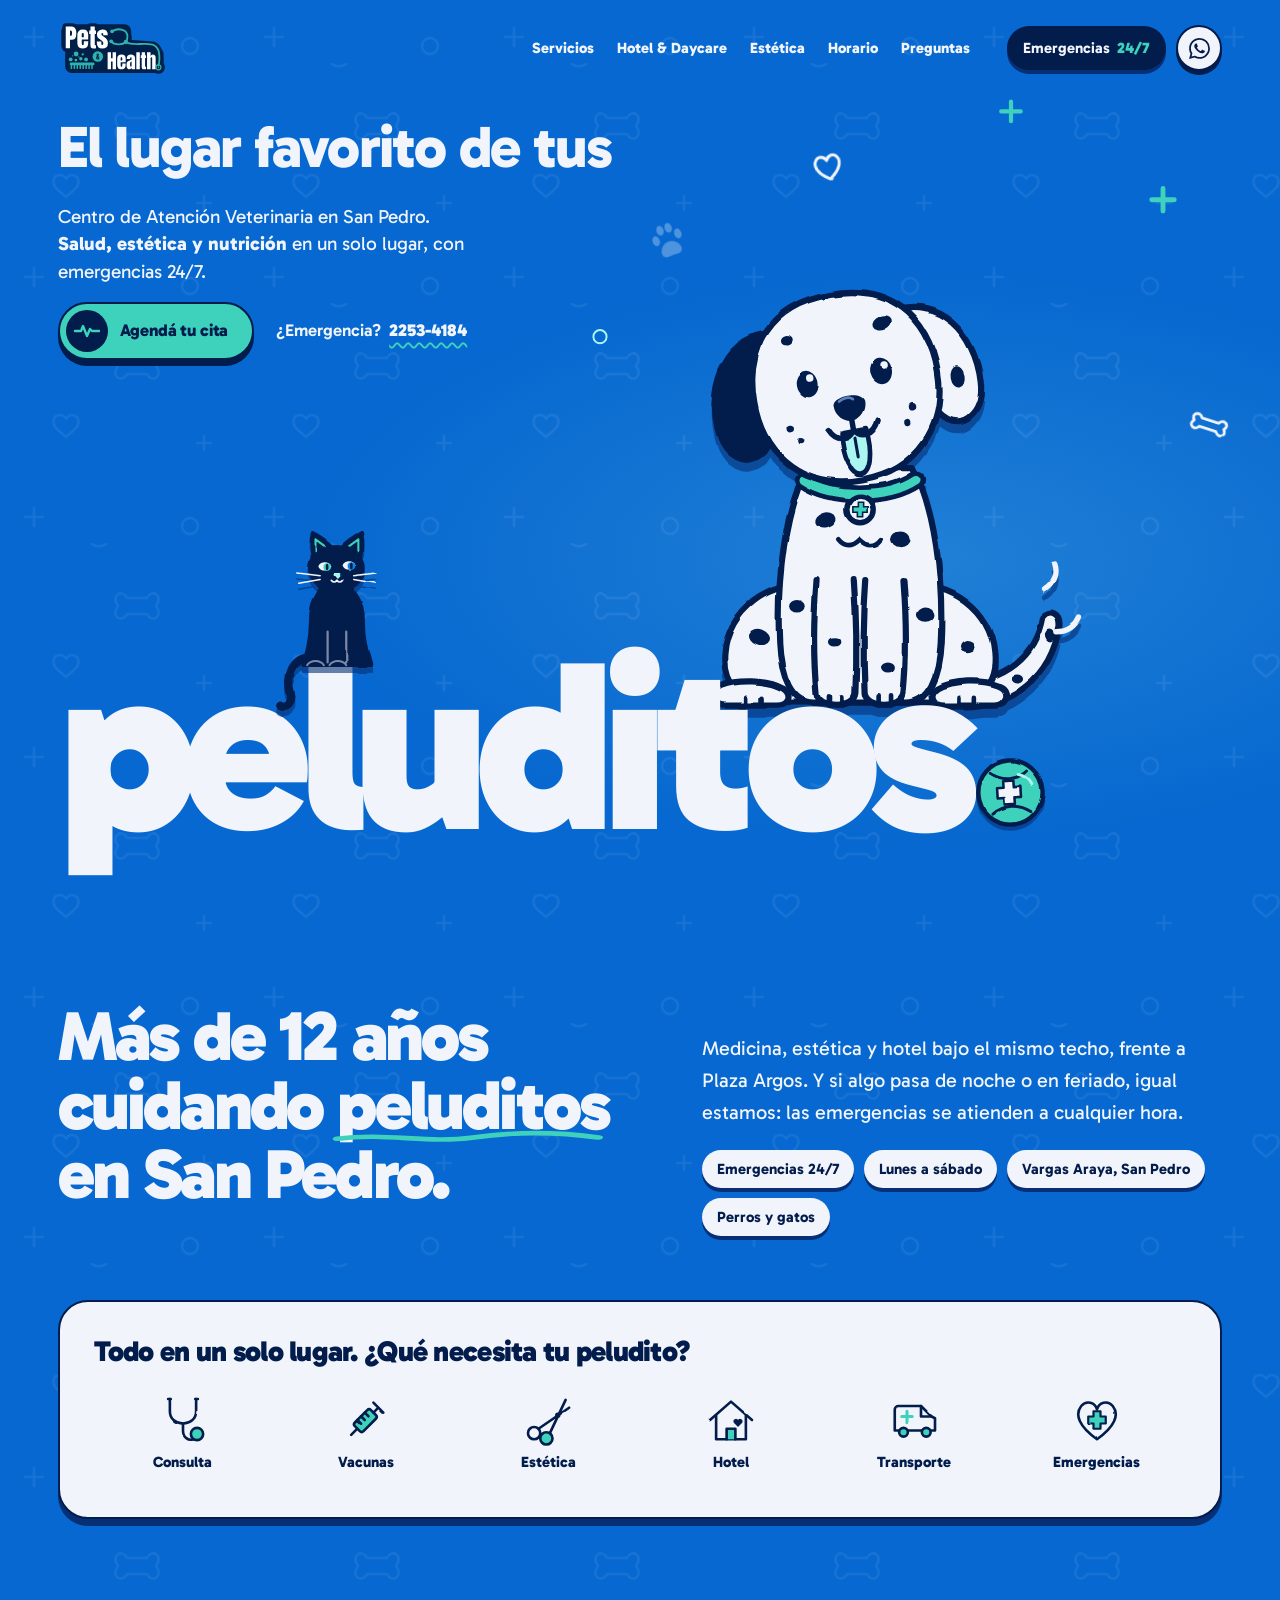
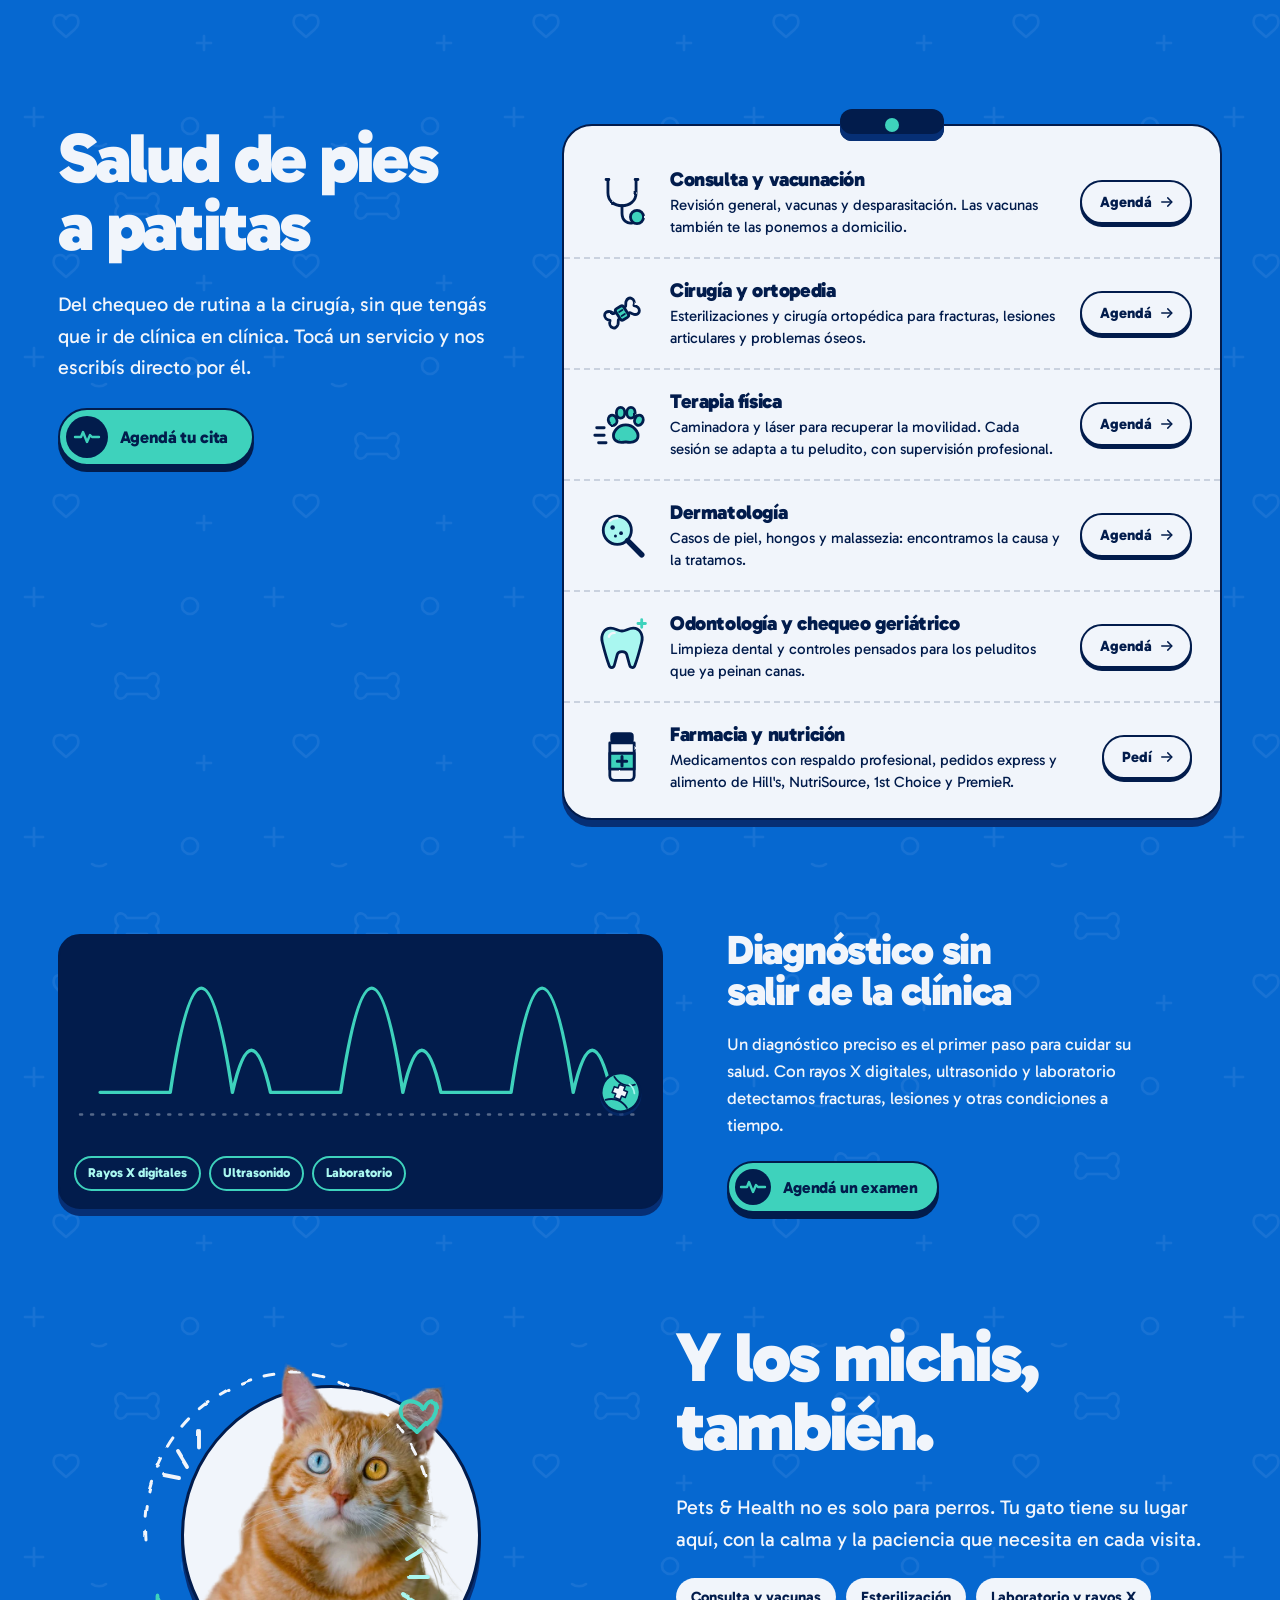
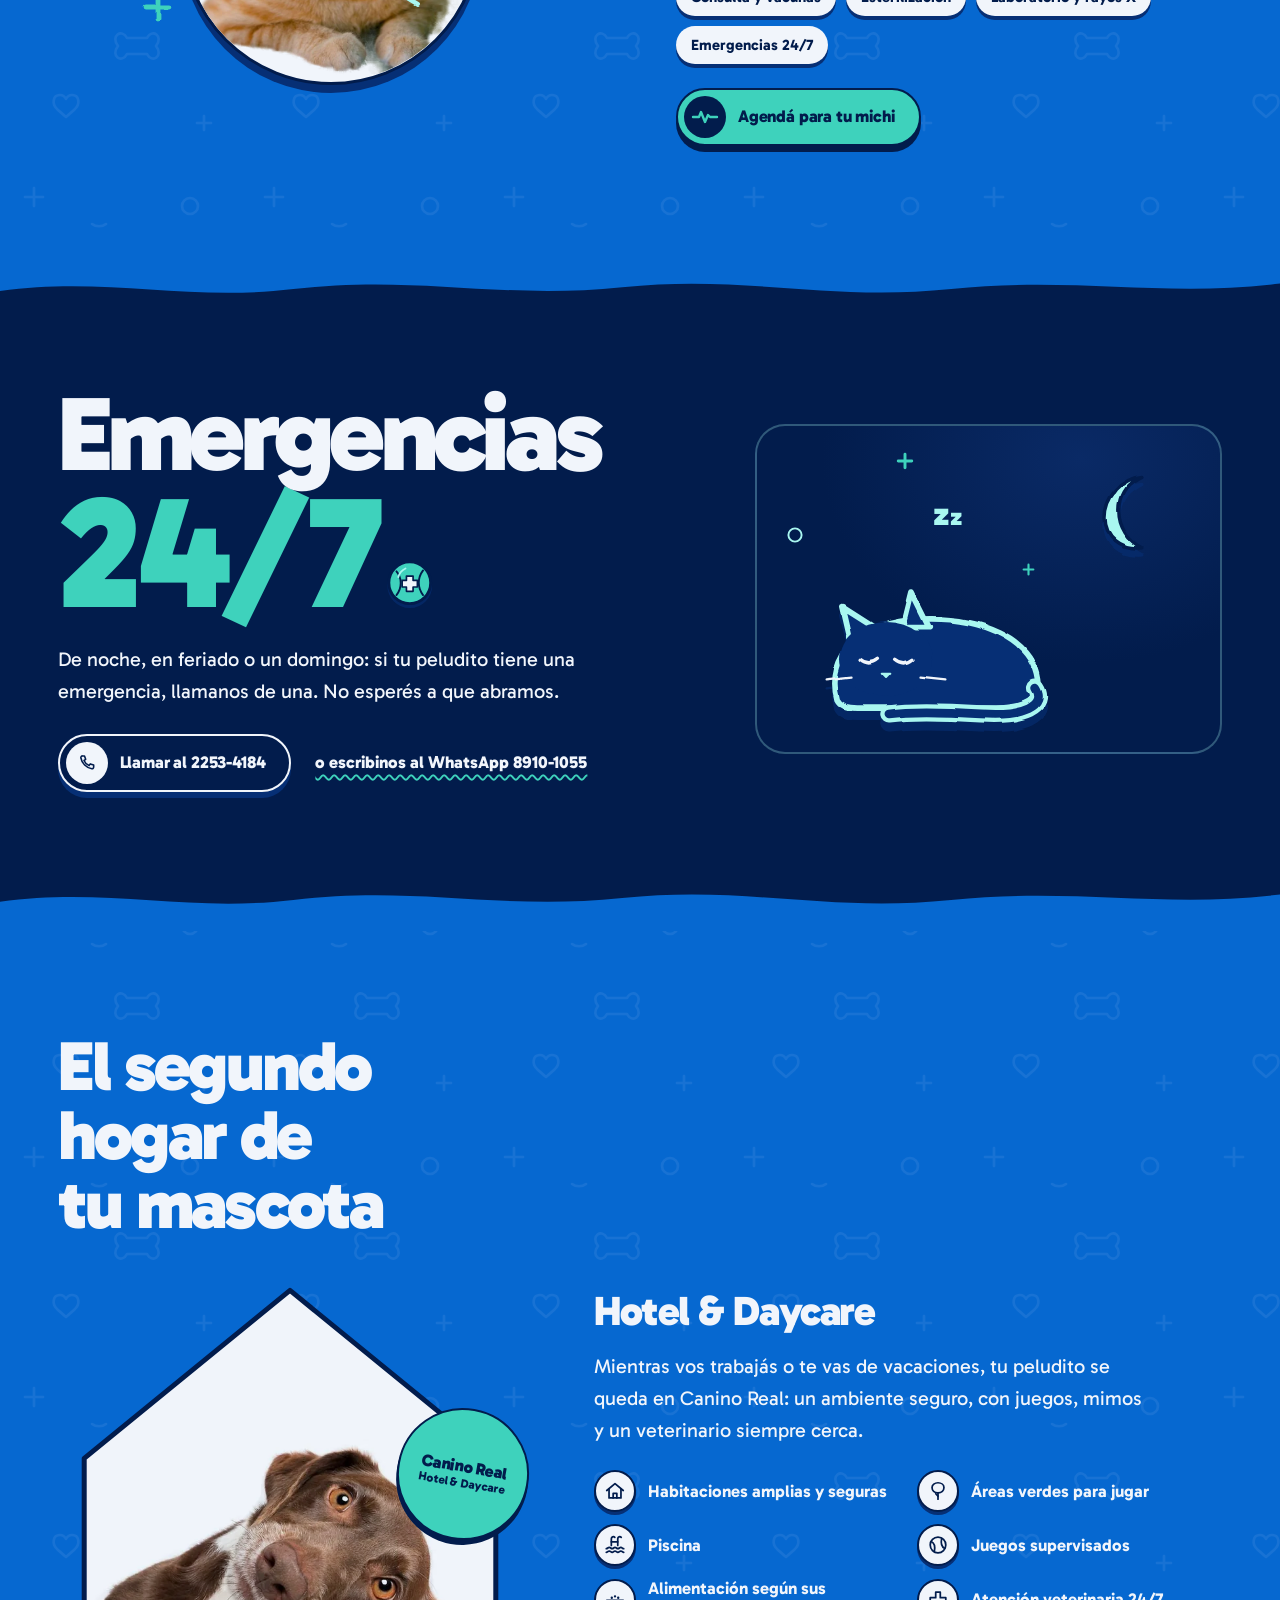
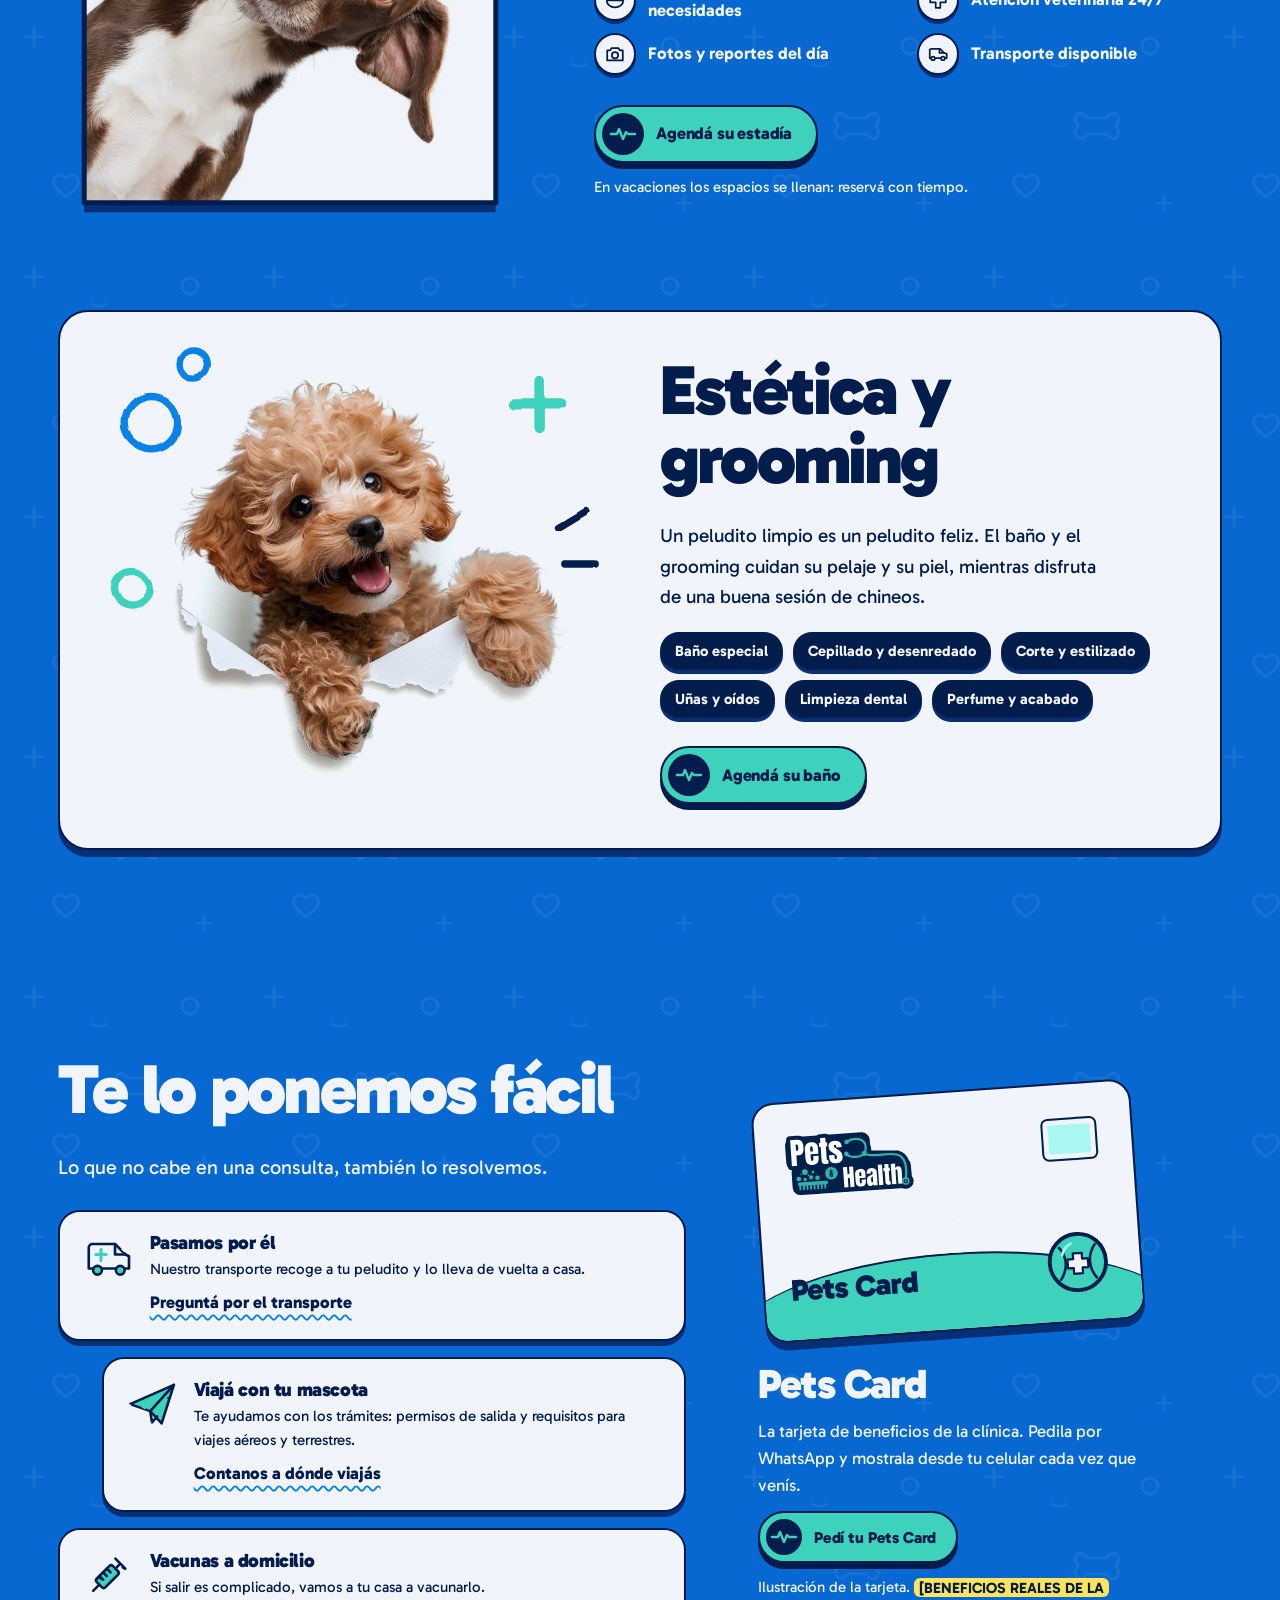
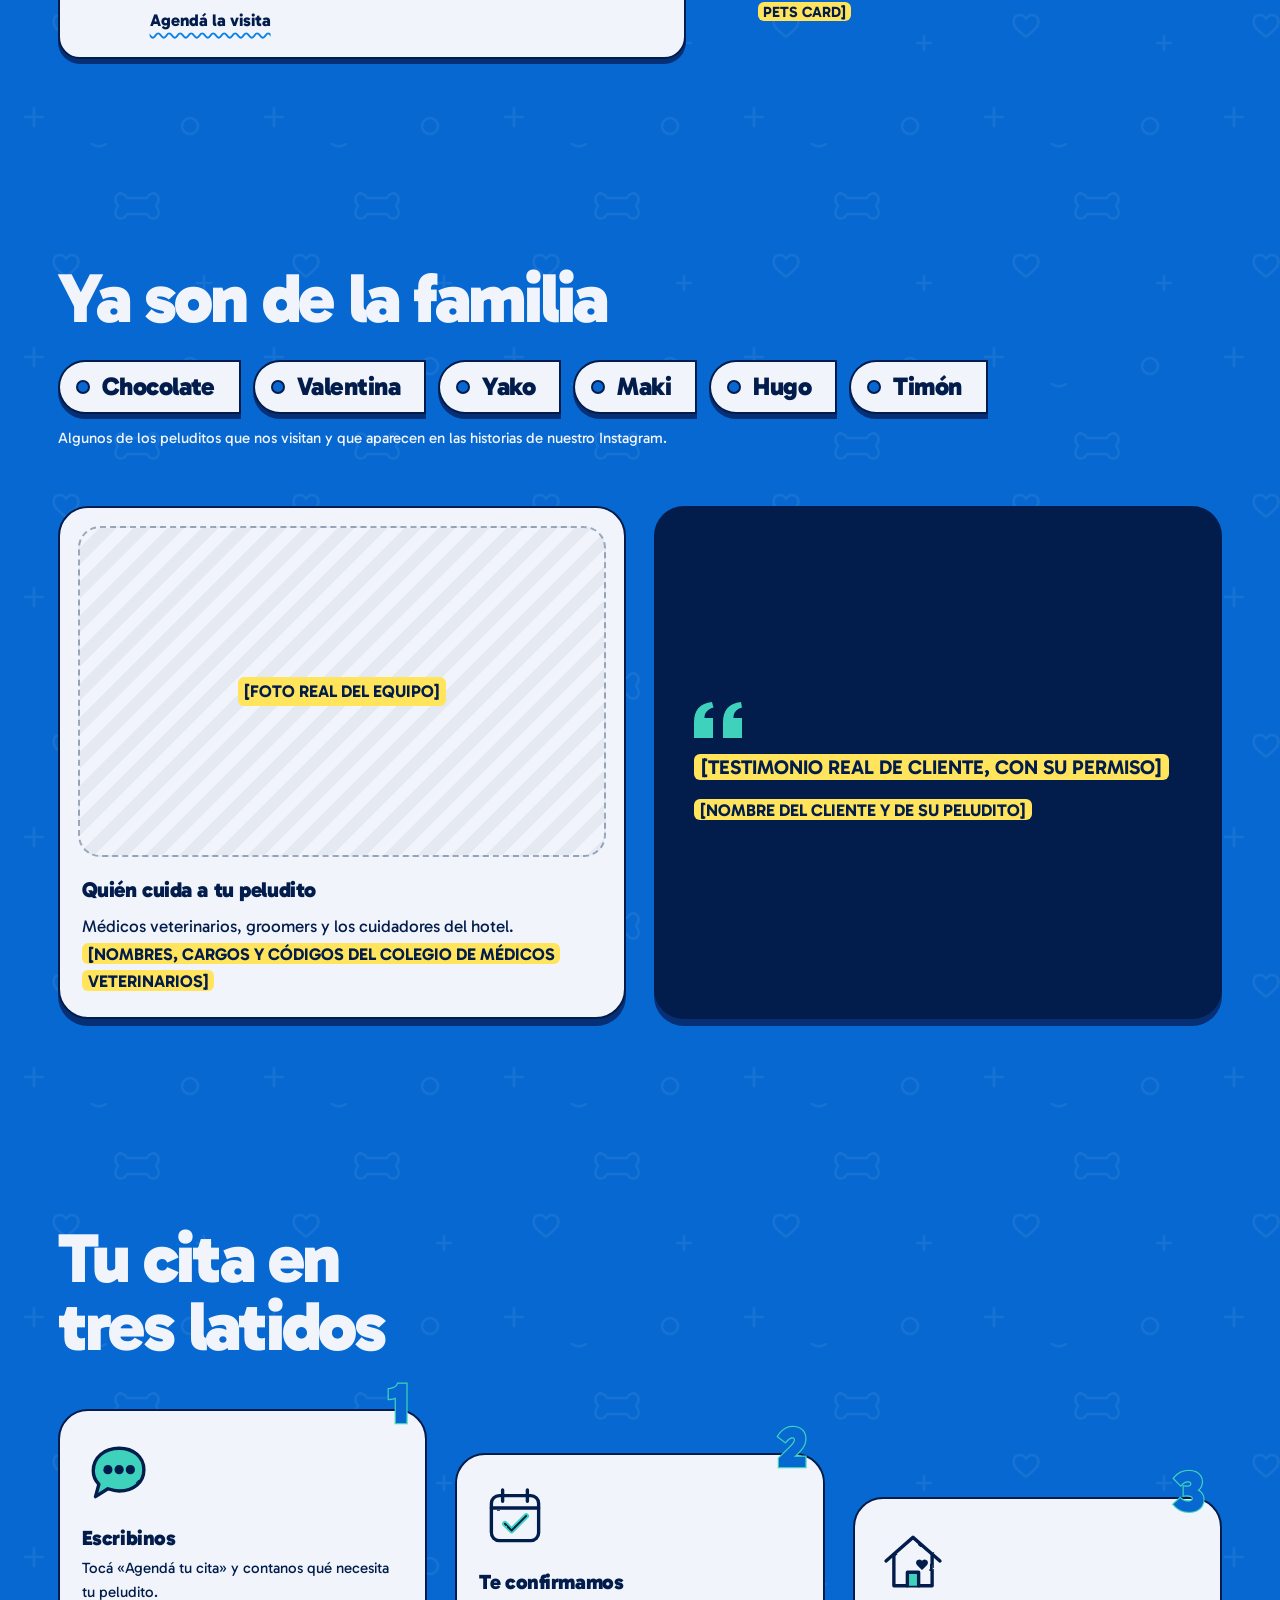
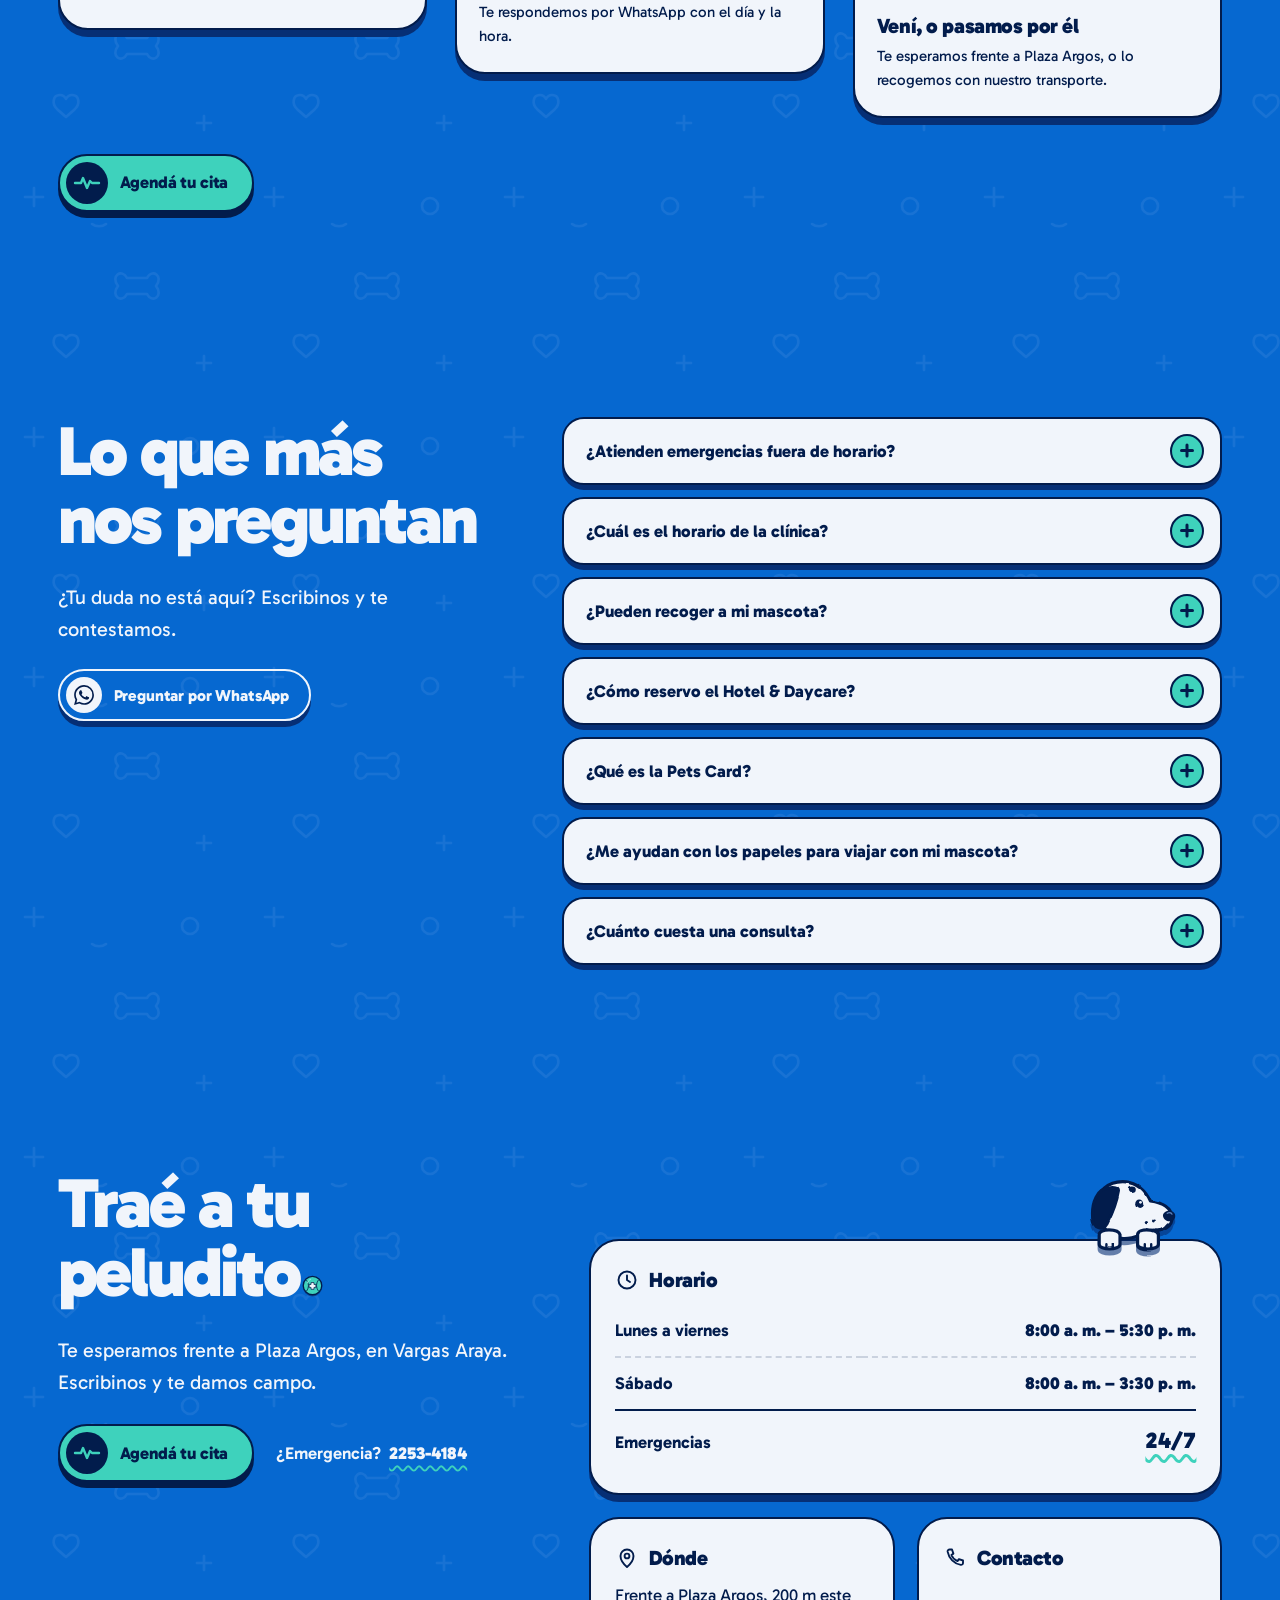
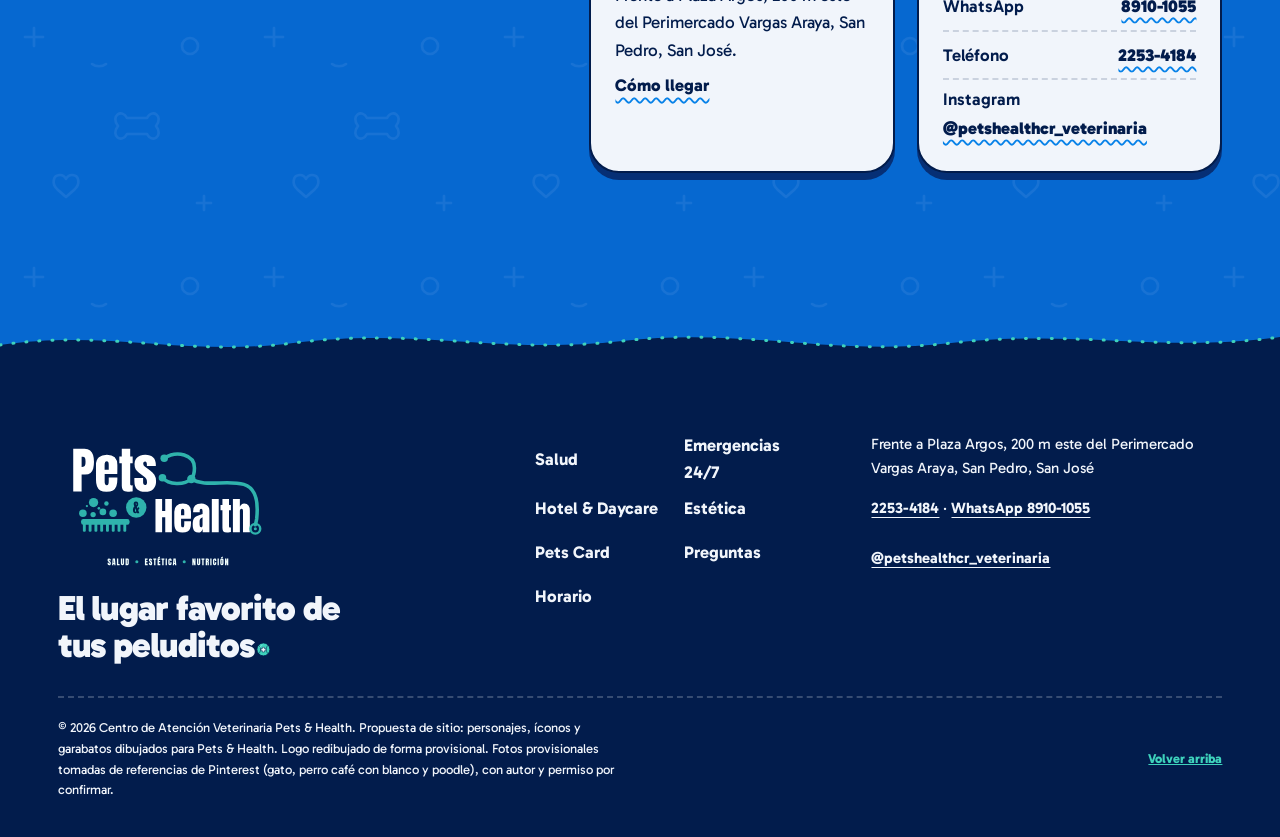
==== commit 2c43b3e6: "chore: publicar propuesta Recreo en GitHub Pages Workflow de despliegue que publica solo la landing " ====
--- a/index.html
+++ b/index.html
@@ -11,7 +11,8 @@
 <meta property="og:type" content="website">
 <meta property="og:title" content="Pets &amp; Health · El lugar favorito de tus peluditos">
 <meta property="og:description" content="Salud, estética y hotel para tu mascota en San Pedro. Emergencias 24/7.">
-<meta property="og:image" content="img/og-recreo.jpg">
+<meta property="og:image" content="https://holaagloz.github.io/pets-and-health/img/og-recreo.jpg">
+<meta property="og:url" content="https://holaagloz.github.io/pets-and-health/">
 <meta property="og:locale" content="es_CR">
 <meta name="twitter:card" content="summary_large_image">
 <link rel="icon" href="img/favicon.svg" type="image/svg+xml">
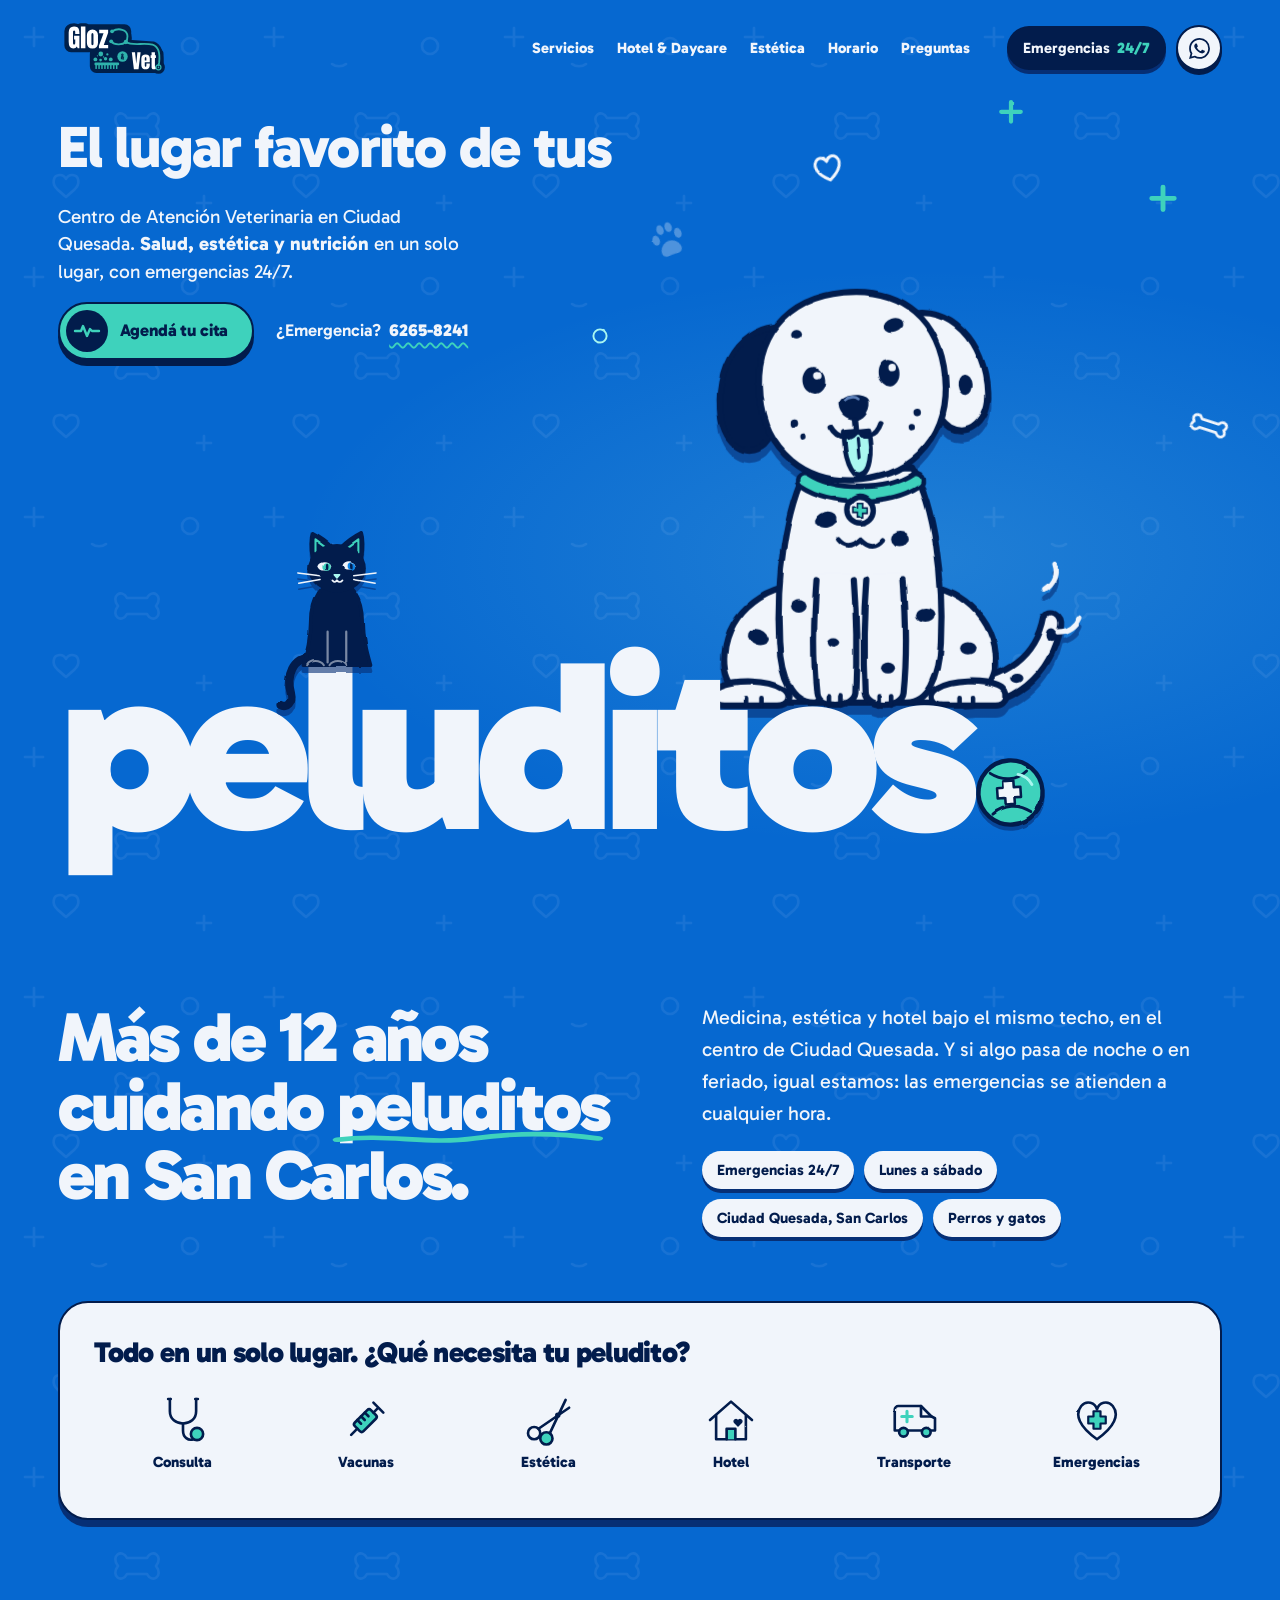
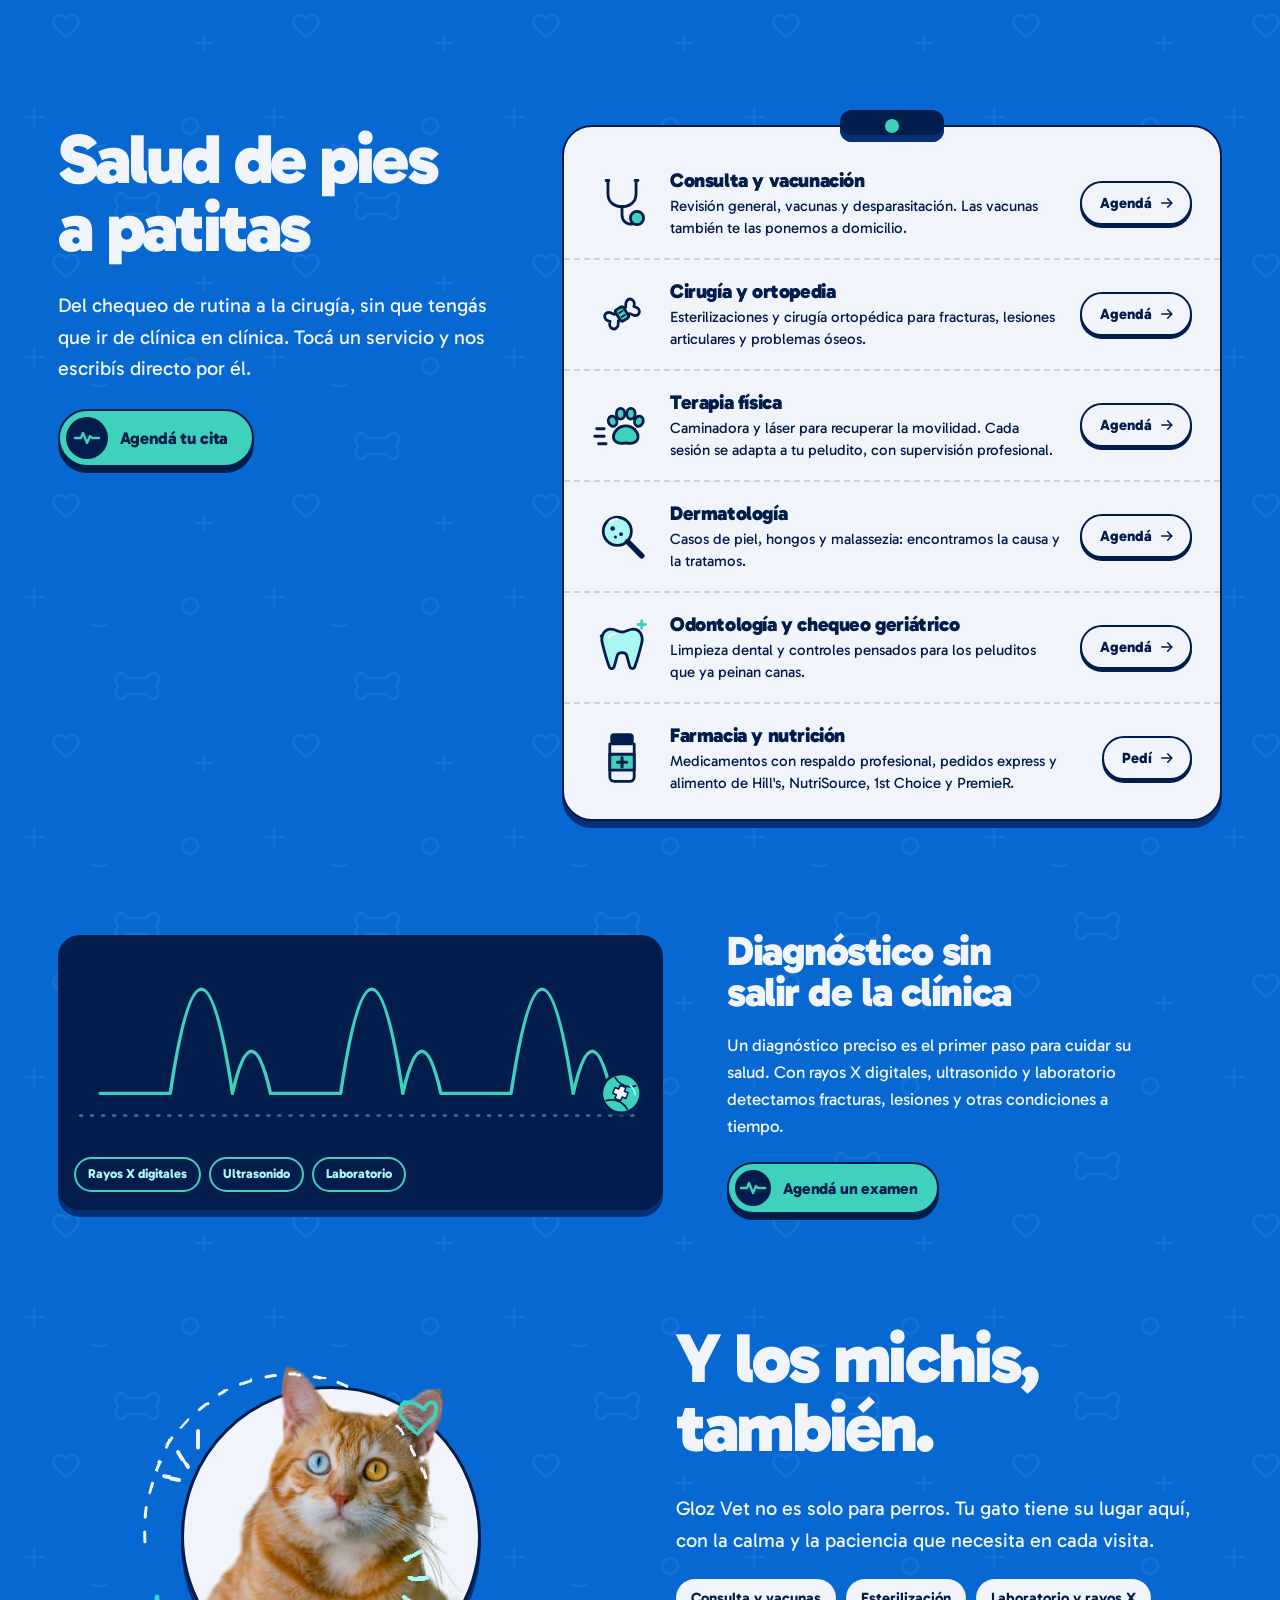
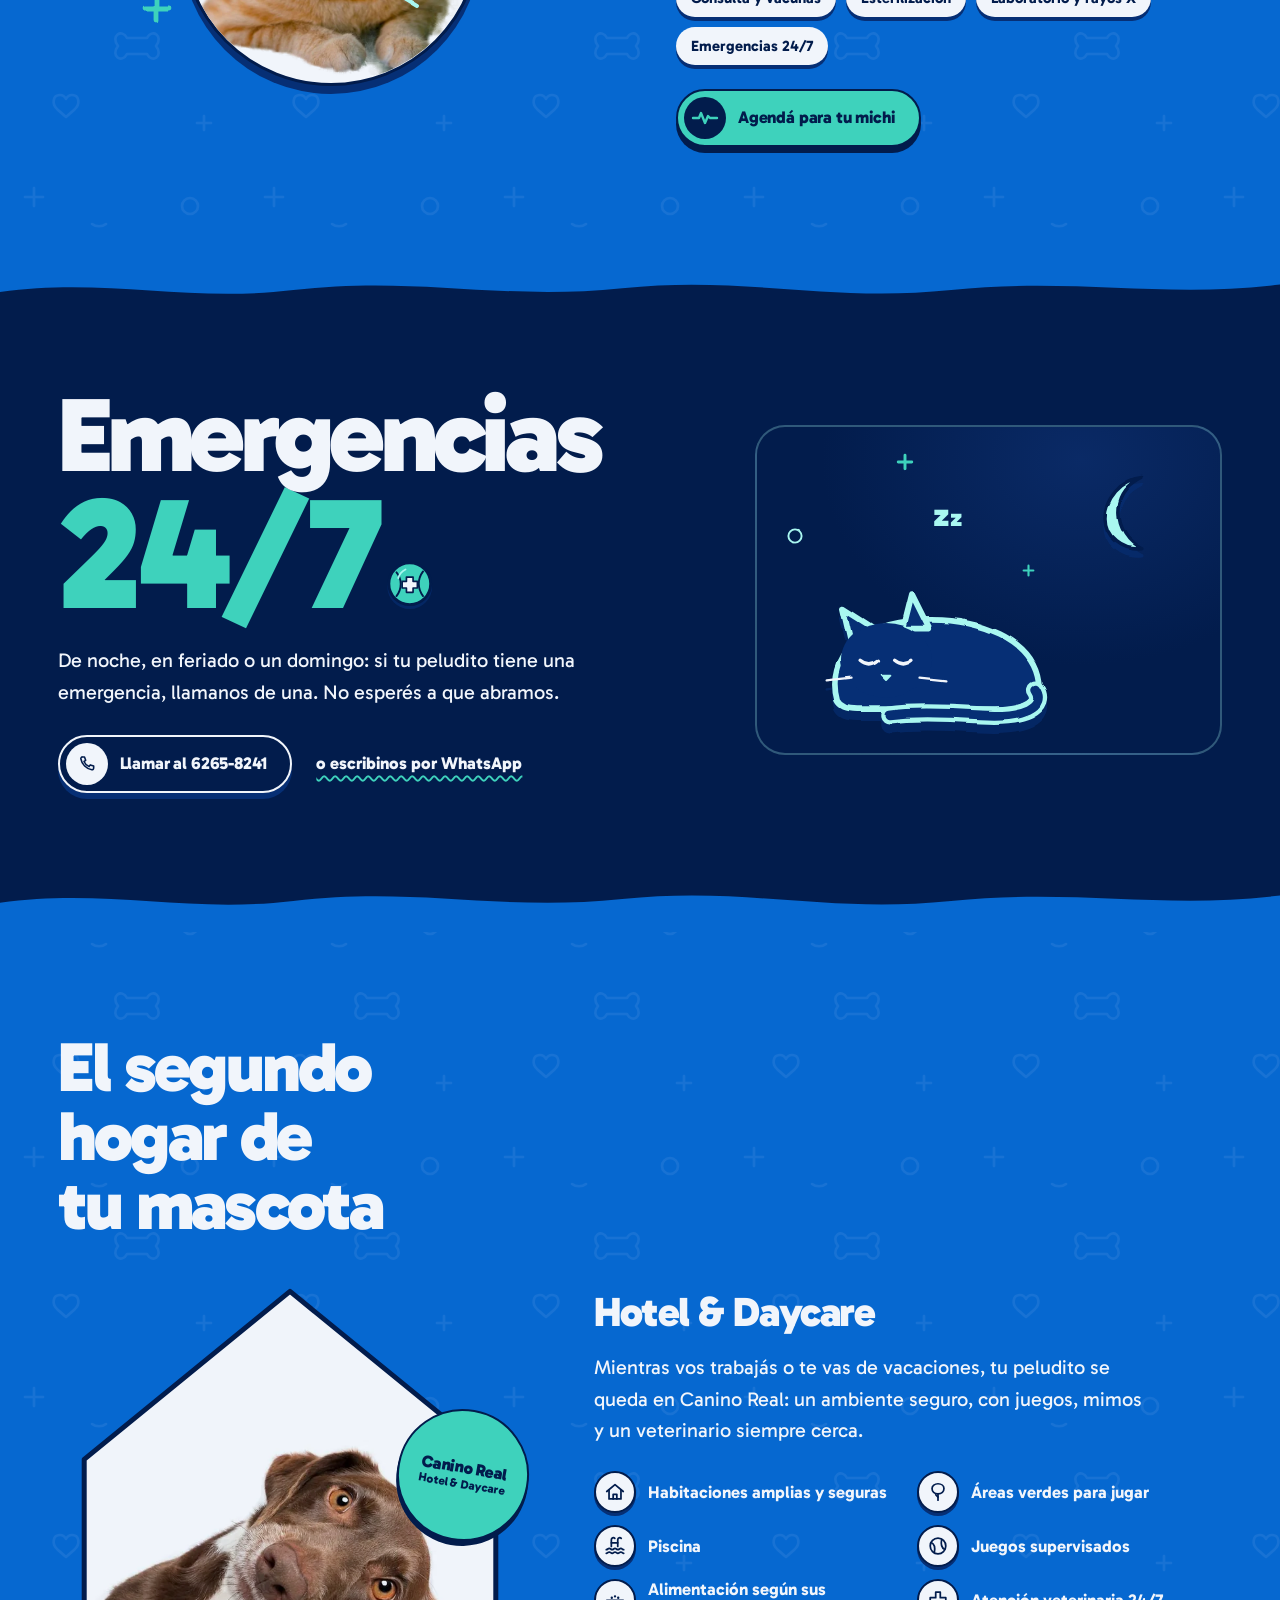
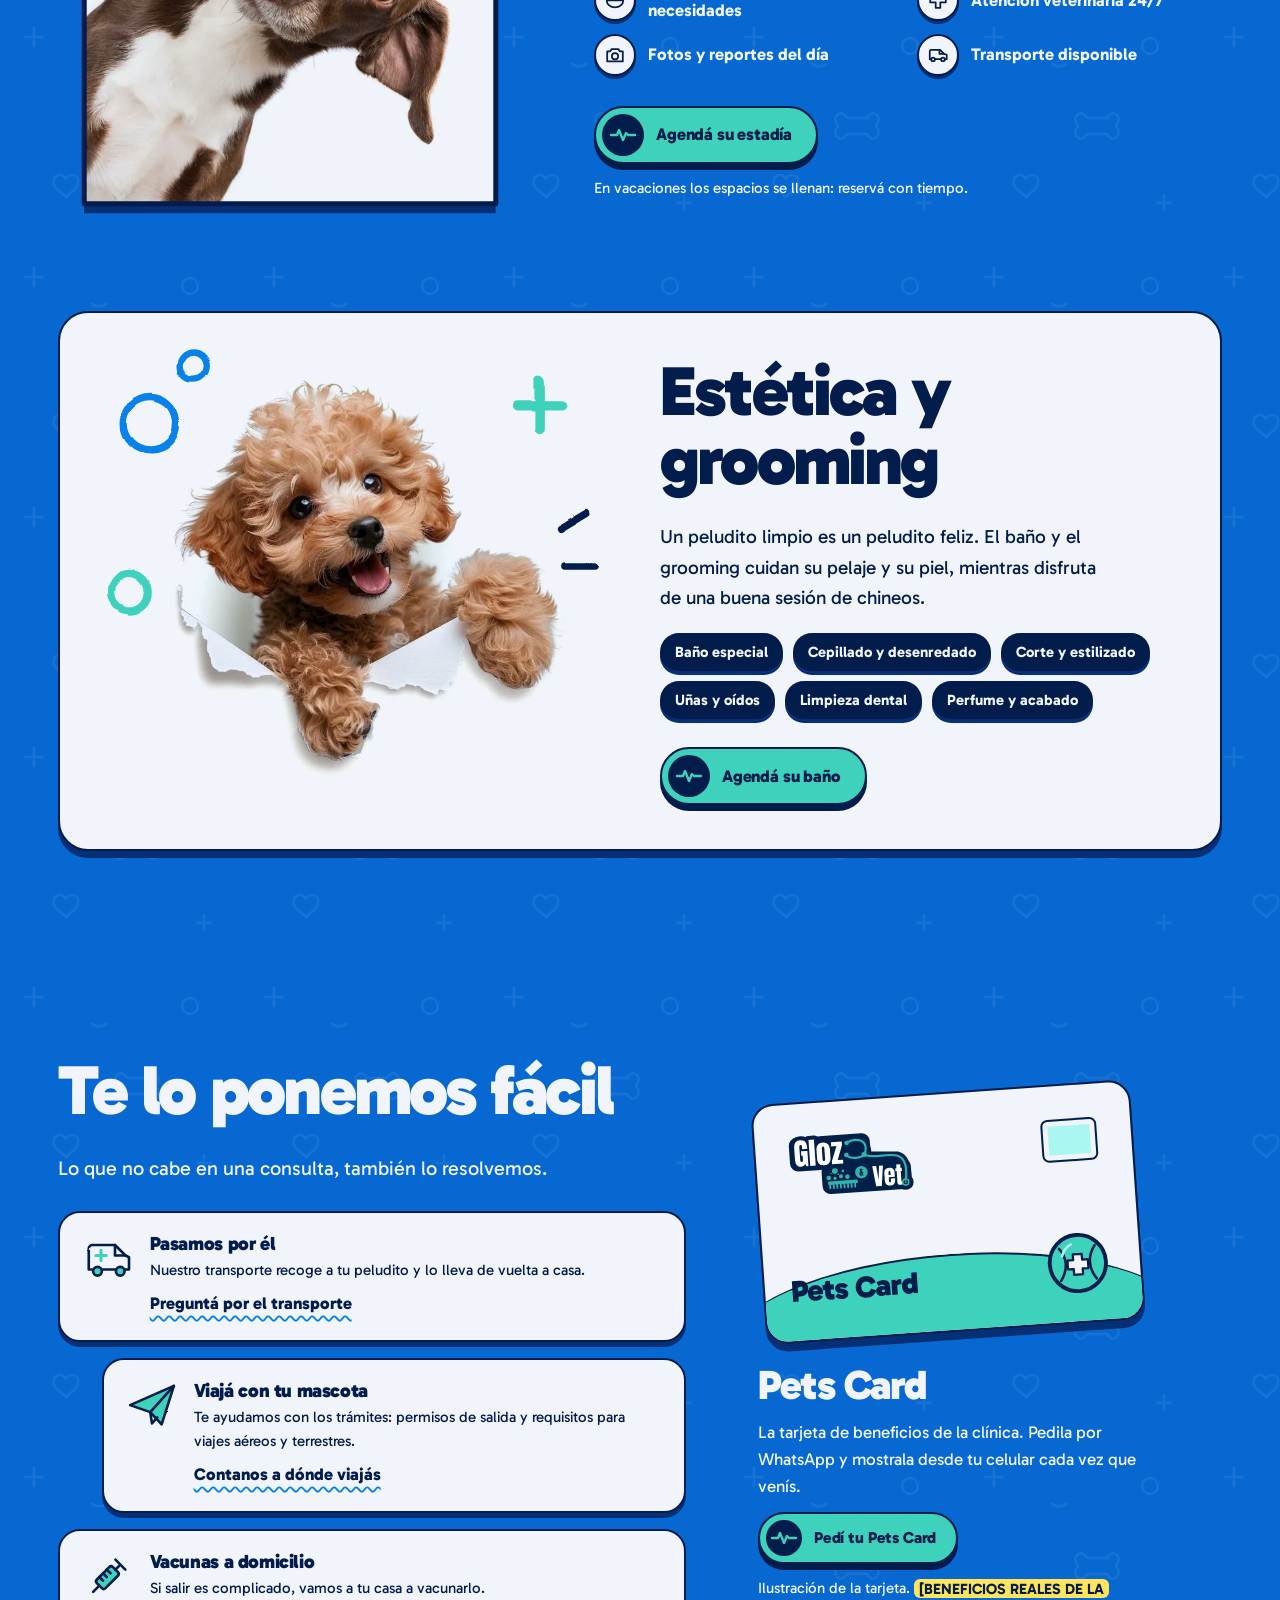
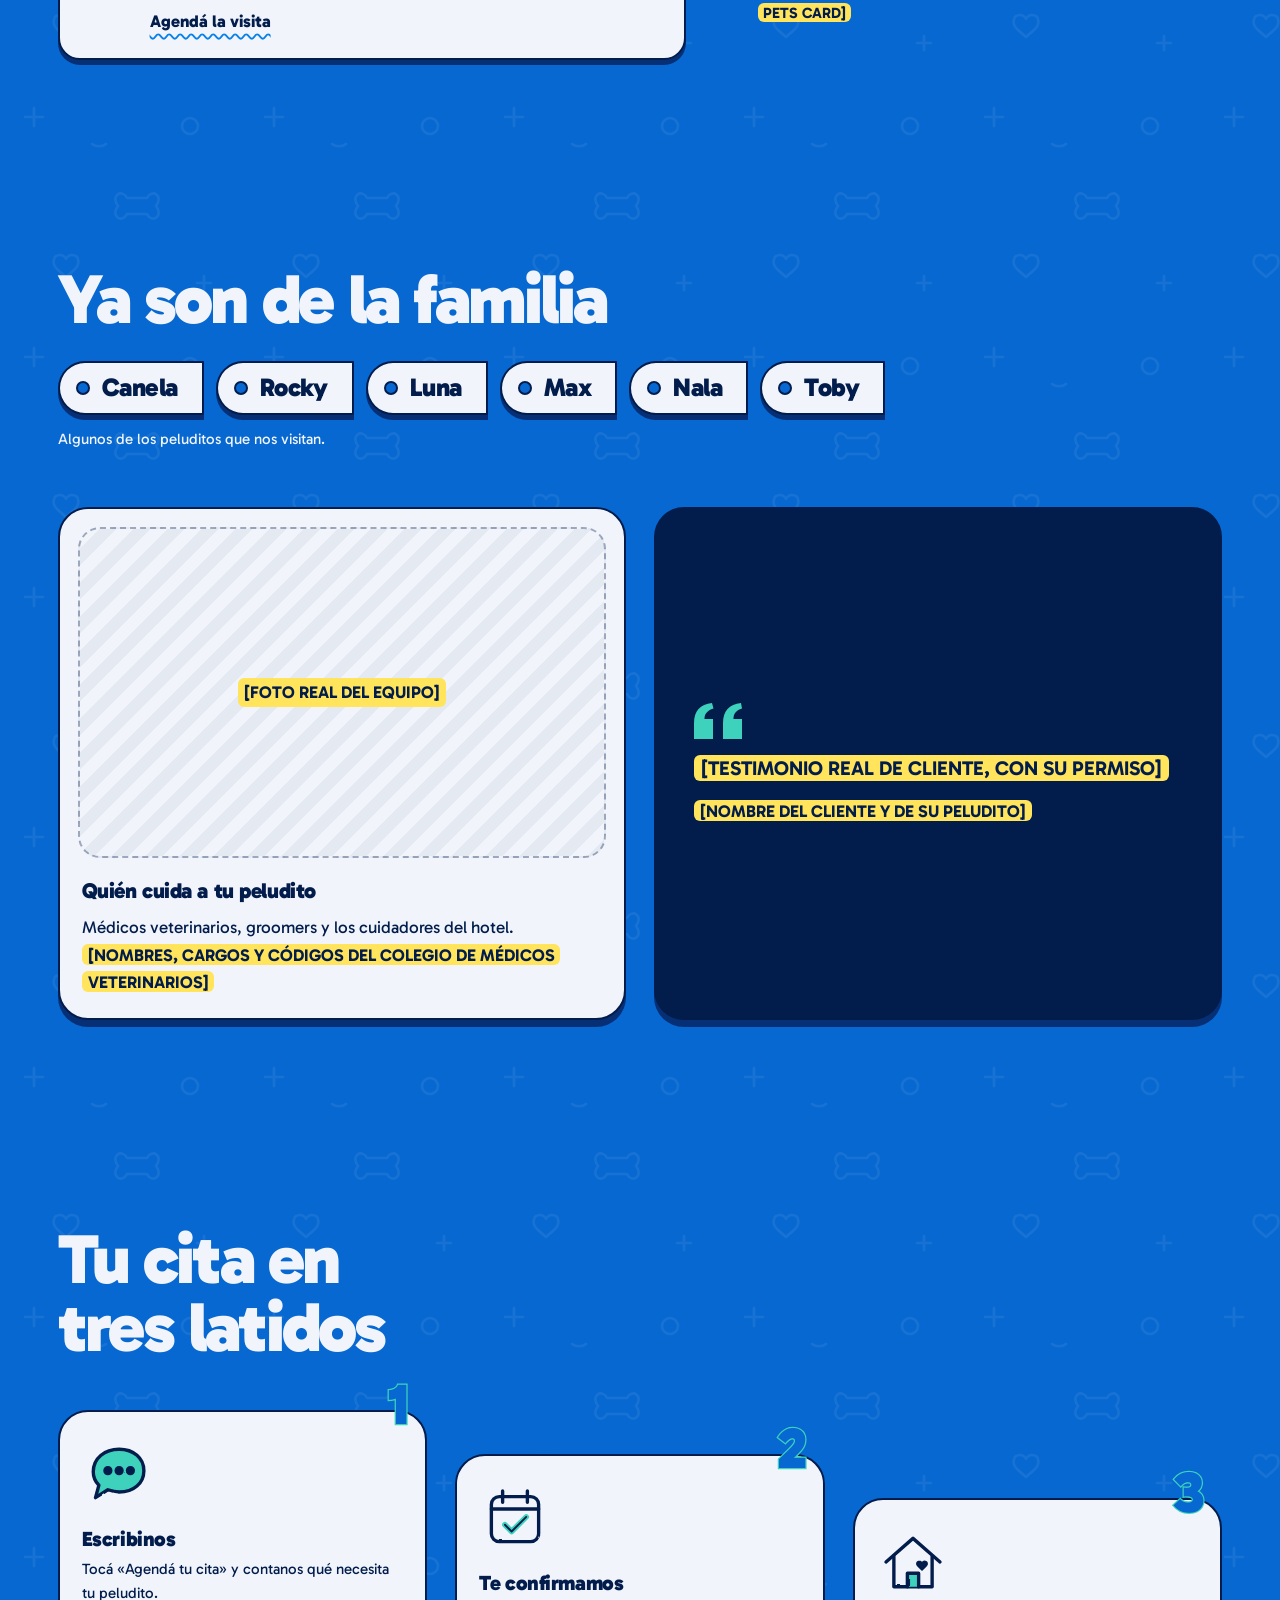
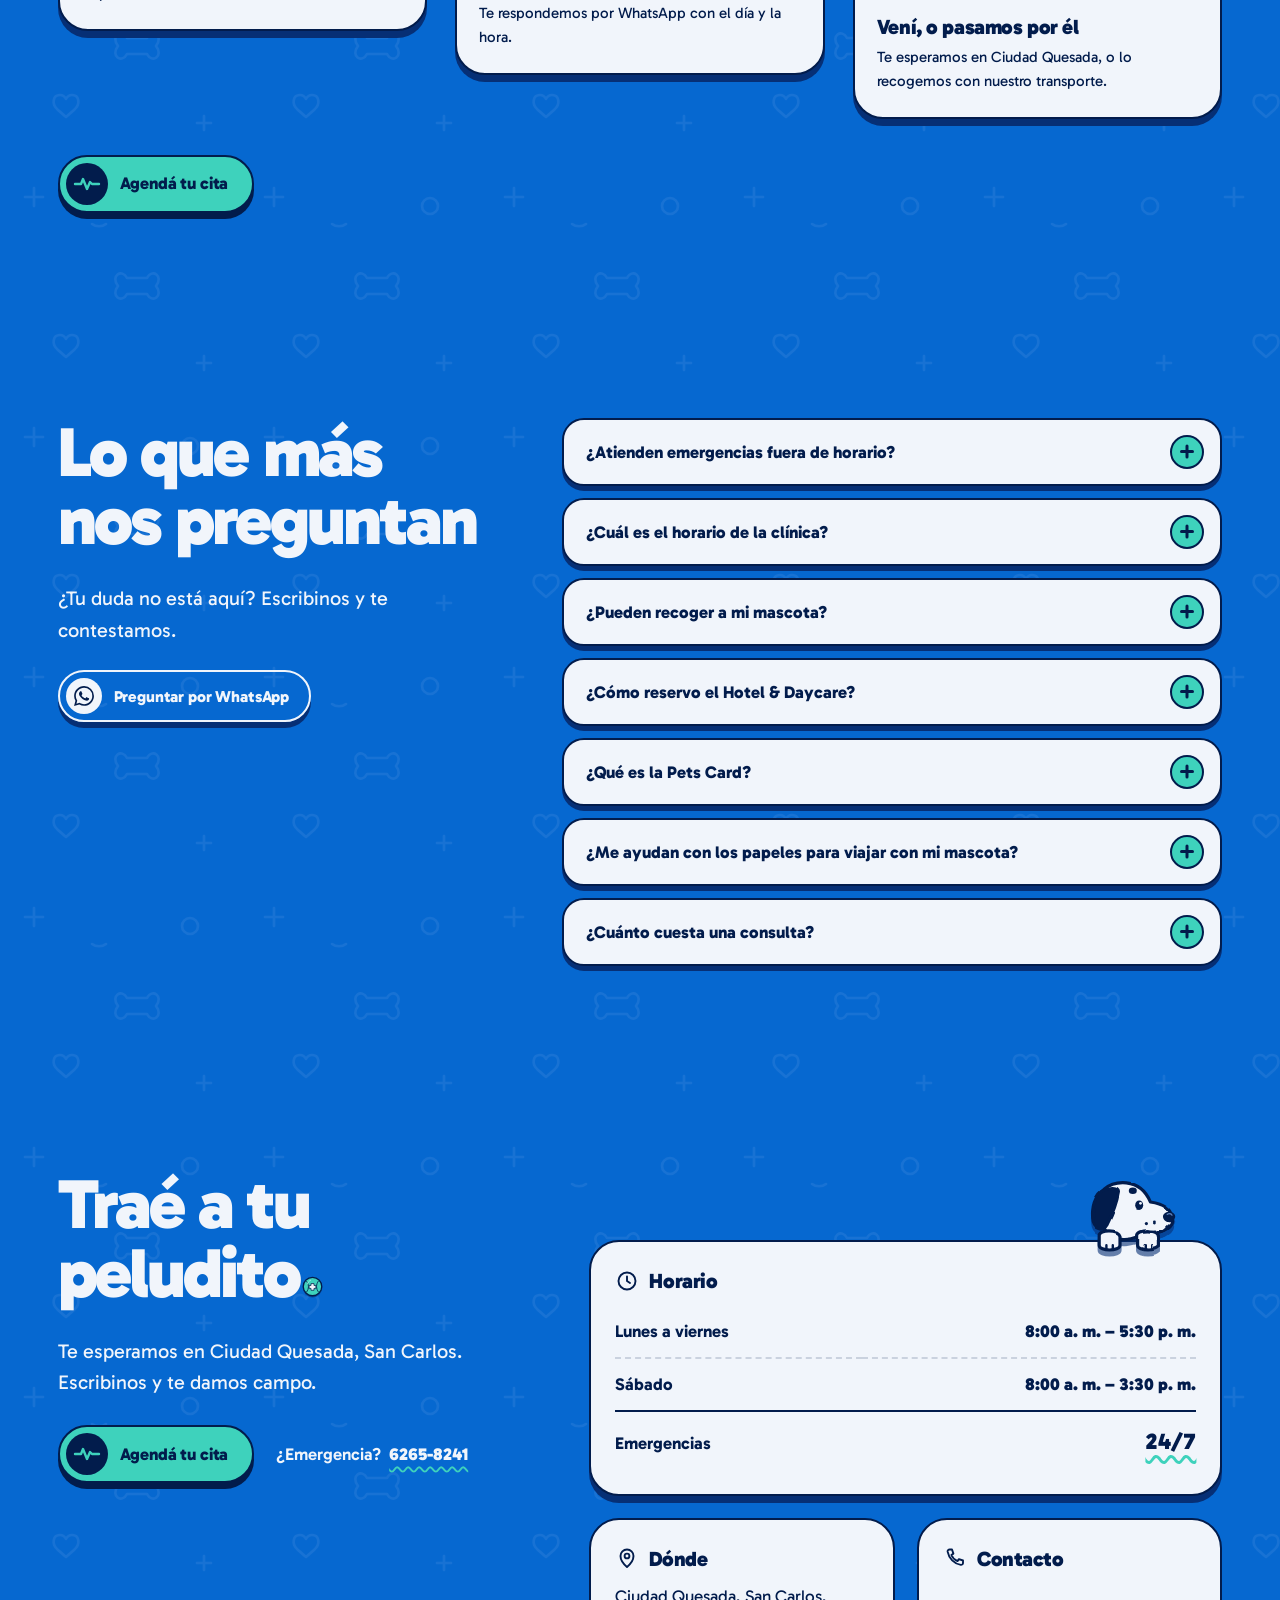
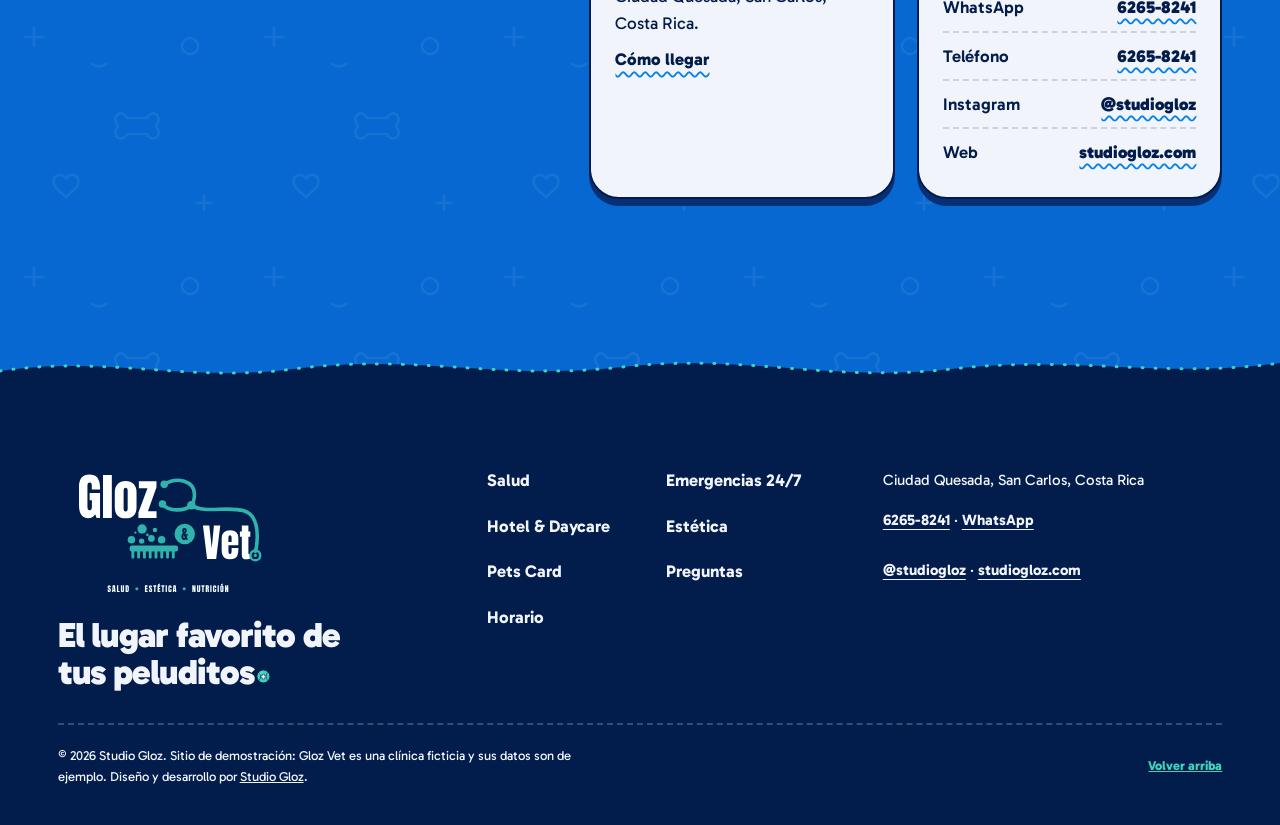
==== commit 6c357fb1: "Update project references and WhatsApp contact number for Gloz Vet landing page - Changed project na" ====
--- a/index.html
+++ b/index.html
@@ -3,42 +3,42 @@
 <head>
 <meta charset="utf-8">
 <meta name="viewport" content="width=device-width, initial-scale=1, viewport-fit=cover">
-<title>Veterinaria en San Pedro con emergencias 24/7 | Pets &amp; Health</title>
-<meta name="description" content="Centro de Atención Veterinaria en Vargas Araya, San Pedro: consulta, cirugía, rayos X, grooming y Hotel &amp; Daycare. Emergencias 24/7. Agendá por WhatsApp.">
-<!-- Propuesta: no se indexa hasta publicarla en el dominio de la clínica (ver LEEME) -->
+<title>Veterinaria en Ciudad Quesada con emergencias 24/7 | Gloz Vet</title>
+<meta name="description" content="Centro de Atención Veterinaria en Ciudad Quesada, San Carlos: consulta, cirugía, rayos X, grooming y Hotel &amp; Daycare. Emergencias 24/7. Agendá por WhatsApp.">
+<!-- Sitio de demostración de Studio Gloz: clínica y datos ficticios, no se indexa (ver LEEME) -->
 <meta name="robots" content="noindex, nofollow">
 <meta name="theme-color" content="#0668D0">
 <meta property="og:type" content="website">
-<meta property="og:title" content="Pets &amp; Health · El lugar favorito de tus peluditos">
-<meta property="og:description" content="Salud, estética y hotel para tu mascota en San Pedro. Emergencias 24/7.">
-<meta property="og:image" content="https://holaagloz.github.io/pets-and-health/img/og-recreo.jpg">
+<meta property="og:title" content="Gloz Vet · El lugar favorito de tus peluditos">
+<meta property="og:description" content="Salud, estética y hotel para tu mascota en Ciudad Quesada. Emergencias 24/7.">
+<meta property="og:image" content="https://holaagloz.github.io/pets-and-health/img/og-gloz-vet.jpg">
 <meta property="og:url" content="https://holaagloz.github.io/pets-and-health/">
 <meta property="og:locale" content="es_CR">
 <meta name="twitter:card" content="summary_large_image">
 <link rel="icon" href="img/favicon.svg" type="image/svg+xml">
 <link rel="apple-touch-icon" href="img/apple-touch-icon.png">
 <link rel="preload" href="fonts/gabarito-var-latin.woff2" as="font" type="font/woff2" crossorigin>
-<link rel="stylesheet" href="css/recreo.css?v=1">
+<link rel="stylesheet" href="css/recreo.css?v=2">
 <script>document.documentElement.className=document.documentElement.className.replace('no-js','js');</script>
 <script type="application/ld+json">
 {
   "@context": "https://schema.org",
   "@type": "VeterinaryCare",
-  "name": "Centro de Atención Veterinaria Pets & Health",
+  "name": "Centro de Atención Veterinaria Gloz Vet",
+  "url": "https://www.studiogloz.com",
   "slogan": "El lugar favorito de tus peluditos",
-  "telephone": "+506 2253-4184",
+  "telephone": "+506 6265-8241",
   "address": {
     "@type": "PostalAddress",
-    "streetAddress": "Frente a Plaza Argos, 200 m este del Perimercado Vargas Araya",
-    "addressLocality": "San Pedro, Montes de Oca",
-    "addressRegion": "San José",
+    "addressLocality": "Ciudad Quesada, San Carlos",
+    "addressRegion": "Alajuela",
     "addressCountry": "CR"
   },
   "openingHoursSpecification": [
     { "@type": "OpeningHoursSpecification", "dayOfWeek": ["Monday","Tuesday","Wednesday","Thursday","Friday"], "opens": "08:00", "closes": "17:30" },
     { "@type": "OpeningHoursSpecification", "dayOfWeek": "Saturday", "opens": "08:00", "closes": "15:30" }
   ],
-  "sameAs": ["https://www.instagram.com/petshealthcr_veterinaria/"]
+  "sameAs": ["https://www.instagram.com/studiogloz/", "https://www.studiogloz.com"]
 }
 </script>
 </head>
@@ -289,7 +289,7 @@
 
 <!-- ===== Portada (inicio) ===== -->
 <header class="nav" data-nav>
-  <a class="nav__logo" href="#inicio" aria-label="Pets &amp; Health, inicio" data-pieza data-logo><img src="img/logo/logo.svg" alt="Pets &amp; Health" width="990" height="530"></a>
+  <a class="nav__logo" href="#inicio" aria-label="Gloz Vet, inicio" data-pieza data-logo><img src="img/logo/logo.svg" alt="Gloz Vet" width="990" height="530"></a>
   <nav class="nav__menu" aria-label="Secciones">
     <a href="#salud">Servicios</a>
     <a href="#hotel">Hotel &amp; Daycare</a>
@@ -298,8 +298,8 @@
     <a href="#preguntas">Preguntas</a>
   </nav>
   <div class="nav__acciones">
-    <a class="nav__urgencia" href="tel:+50622534184" data-pieza data-urgencia><span>Emergencias</span> <b>24/7</b></a>
-    <a class="nav__wa" href="https://wa.me/50689101055?text=Hola%20Pets%20%26%20Health%2C%20tengo%20una%20consulta." target="_blank" rel="noopener" aria-label="Escribinos por WhatsApp" data-pieza data-wa><svg aria-hidden="true"><use href="#i-wa"/></svg></a>
+    <a class="nav__urgencia" href="tel:+50662658241" data-pieza data-urgencia><span>Emergencias</span> <b>24/7</b></a>
+    <a class="nav__wa" href="https://wa.me/50662658241?text=Hola%20Gloz%20Vet%2C%20tengo%20una%20consulta." target="_blank" rel="noopener" aria-label="Escribinos por WhatsApp" data-pieza data-wa><svg aria-hidden="true"><use href="#i-wa"/></svg></a>
     <button type="button" class="nav__menu-boton" data-pieza data-abrir-menu aria-expanded="false" aria-controls="menu"><svg class="mini" aria-hidden="true"><use href="#m-menu"/></svg><span class="sr">Menú</span></button>
   </div>
 </header>
@@ -369,10 +369,10 @@
   </h1>
 
   <div class="portada__pie">
-    <p class="portada__sub" data-pieza data-sub>Centro de Atención Veterinaria en San Pedro. <b>Salud, estética y nutrición</b> en un solo lugar, con emergencias 24/7.</p>
+    <p class="portada__sub" data-pieza data-sub>Centro de Atención Veterinaria en Ciudad Quesada. <b>Salud, estética y nutrición</b> en un solo lugar, con emergencias 24/7.</p>
     <div class="portada__acciones">
-      <a class="boton" data-cta data-pieza href="https://wa.me/50689101055?text=Hola%20Pets%20%26%20Health%2C%20quiero%20agendar%20una%20cita%20para%20mi%20peludito." target="_blank" rel="noopener"><span class="boton__icono" aria-hidden="true"><svg viewBox="0 0 26 16"><path d="M1 8h6l2-5 4 10 3-7 2 2h7"/></svg></span>Agendá tu cita</a>
-      <a class="tel" href="tel:+50622534184" data-pieza data-tel>¿Emergencia? <b>2253-4184</b></a>
+      <a class="boton" data-cta data-pieza href="https://wa.me/50662658241?text=Hola%20Gloz%20Vet%2C%20quiero%20agendar%20una%20cita%20para%20mi%20peludito." target="_blank" rel="noopener"><span class="boton__icono" aria-hidden="true"><svg viewBox="0 0 26 16"><path d="M1 8h6l2-5 4 10 3-7 2 2h7"/></svg></span>Agendá tu cita</a>
+      <a class="tel" href="tel:+50662658241" data-pieza data-tel>¿Emergencia? <b>6265-8241</b></a>
     </div>
   </div>
 
@@ -394,13 +394,13 @@
 <section class="bloque intro" id="nosotros" aria-labelledby="t-intro">
   <div class="bloque__in">
     <div class="intro__grid">
-      <h2 class="h2 intro__h" id="t-intro" data-reveal>Más de 12 años cuidando <span class="subrayado">peluditos<svg viewBox="0 0 200 30" preserveAspectRatio="none" aria-hidden="true" data-subrayado><path pathLength="1" d="M4 18 C40 8 70 26 104 16 S168 8 196 16"/></svg></span> en San Pedro.</h2>
+      <h2 class="h2 intro__h" id="t-intro" data-reveal>Más de 12 años cuidando <span class="subrayado">peluditos<svg viewBox="0 0 200 30" preserveAspectRatio="none" aria-hidden="true" data-subrayado><path pathLength="1" d="M4 18 C40 8 70 26 104 16 S168 8 196 16"/></svg></span> en San Carlos.</h2>
       <div class="intro__texto">
-        <p class="lead" data-reveal>Medicina, estética y hotel bajo el mismo techo, frente a Plaza Argos. Y si algo pasa de noche o en feriado, igual estamos: las emergencias se atienden a cualquier hora.</p>
+        <p class="lead" data-reveal>Medicina, estética y hotel bajo el mismo techo, en el centro de Ciudad Quesada. Y si algo pasa de noche o en feriado, igual estamos: las emergencias se atienden a cualquier hora.</p>
         <ul class="chips" data-reveal>
           <li>Emergencias 24/7</li>
           <li>Lunes a sábado</li>
-          <li>Vargas Araya, San Pedro</li>
+          <li>Ciudad Quesada, San Carlos</li>
           <li>Perros y gatos</li>
         </ul>
       </div>
@@ -428,7 +428,7 @@
       <h2 class="h2" id="t-salud" data-split>Salud de pies a patitas</h2>
       <p class="lead" data-reveal>Del chequeo de rutina a la cirugía, sin que tengás que ir de clínica en clínica. Tocá un servicio y nos escribís directo por él.</p>
       <div class="salud__accion" data-reveal>
-        <a class="boton" data-msj="Hola Pets & Health, quiero agendar una consulta para mi peludito." href="https://wa.me/50689101055?text=Hola%20Pets%20%26%20Health%2C%20quiero%20agendar%20una%20consulta%20para%20mi%20peludito." target="_blank" rel="noopener"><span class="boton__icono" aria-hidden="true"><svg viewBox="0 0 26 16"><path d="M1 8h6l2-5 4 10 3-7 2 2h7"/></svg></span>Agendá tu cita</a>
+        <a class="boton" data-msj="Hola Gloz Vet, quiero agendar una consulta para mi peludito." href="https://wa.me/50662658241?text=Hola%20Gloz%20Vet%2C%20quiero%20agendar%20una%20consulta%20para%20mi%20peludito." target="_blank" rel="noopener"><span class="boton__icono" aria-hidden="true"><svg viewBox="0 0 26 16"><path d="M1 8h6l2-5 4 10 3-7 2 2h7"/></svg></span>Agendá tu cita</a>
       </div>
     </div>
 
@@ -437,32 +437,32 @@
       <li class="servicio">
         <svg class="servicio__icono" aria-hidden="true"><g filter="url(#f-garabato)"><use href="#i-esteto" width="100%" height="100%"/></g></svg>
         <div><h3>Consulta y vacunación</h3><p>Revisión general, vacunas y desparasitación. Las vacunas también te las ponemos a domicilio.</p></div>
-        <a class="servicio__agendar" data-msj="Hola Pets & Health, quiero agendar una consulta y vacunación para mi peludito." href="https://wa.me/50689101055?text=Hola%20Pets%20%26%20Health%2C%20quiero%20agendar%20una%20consulta%20y%20vacunaci%C3%B3n%20para%20mi%20peludito." target="_blank" rel="noopener">Agendá<span class="sr"> consulta y vacunación</span><svg class="mini" aria-hidden="true"><use href="#m-flecha"/></svg></a>
+        <a class="servicio__agendar" data-msj="Hola Gloz Vet, quiero agendar una consulta y vacunación para mi peludito." href="https://wa.me/50662658241?text=Hola%20Gloz%20Vet%2C%20quiero%20agendar%20una%20consulta%20y%20vacunaci%C3%B3n%20para%20mi%20peludito." target="_blank" rel="noopener">Agendá<span class="sr"> consulta y vacunación</span><svg class="mini" aria-hidden="true"><use href="#m-flecha"/></svg></a>
       </li>
       <li class="servicio">
         <svg class="servicio__icono" aria-hidden="true"><g filter="url(#f-garabato)"><use href="#i-hueso" width="100%" height="100%"/></g></svg>
         <div><h3>Cirugía y ortopedia</h3><p>Esterilizaciones y cirugía ortopédica para fracturas, lesiones articulares y problemas óseos.</p></div>
-        <a class="servicio__agendar" data-msj="Hola Pets & Health, quiero una valoración de cirugía para mi peludito." href="https://wa.me/50689101055?text=Hola%20Pets%20%26%20Health%2C%20quiero%20una%20valoraci%C3%B3n%20de%20cirug%C3%ADa%20para%20mi%20peludito." target="_blank" rel="noopener">Agendá<span class="sr"> cirugía y ortopedia</span><svg class="mini" aria-hidden="true"><use href="#m-flecha"/></svg></a>
+        <a class="servicio__agendar" data-msj="Hola Gloz Vet, quiero una valoración de cirugía para mi peludito." href="https://wa.me/50662658241?text=Hola%20Gloz%20Vet%2C%20quiero%20una%20valoraci%C3%B3n%20de%20cirug%C3%ADa%20para%20mi%20peludito." target="_blank" rel="noopener">Agendá<span class="sr"> cirugía y ortopedia</span><svg class="mini" aria-hidden="true"><use href="#m-flecha"/></svg></a>
       </li>
       <li class="servicio">
         <svg class="servicio__icono" aria-hidden="true"><g filter="url(#f-garabato)"><use href="#i-patita" width="100%" height="100%"/></g></svg>
         <div><h3>Terapia física</h3><p>Caminadora y láser para recuperar la movilidad. Cada sesión se adapta a tu peludito, con supervisión profesional.</p></div>
-        <a class="servicio__agendar" data-msj="Hola Pets & Health, quiero saber si la terapia física es adecuada para mi peludito." href="https://wa.me/50689101055?text=Hola%20Pets%20%26%20Health%2C%20quiero%20saber%20si%20la%20terapia%20f%C3%ADsica%20es%20adecuada%20para%20mi%20peludito." target="_blank" rel="noopener">Agendá<span class="sr"> terapia física</span><svg class="mini" aria-hidden="true"><use href="#m-flecha"/></svg></a>
+        <a class="servicio__agendar" data-msj="Hola Gloz Vet, quiero saber si la terapia física es adecuada para mi peludito." href="https://wa.me/50662658241?text=Hola%20Gloz%20Vet%2C%20quiero%20saber%20si%20la%20terapia%20f%C3%ADsica%20es%20adecuada%20para%20mi%20peludito." target="_blank" rel="noopener">Agendá<span class="sr"> terapia física</span><svg class="mini" aria-hidden="true"><use href="#m-flecha"/></svg></a>
       </li>
       <li class="servicio">
         <svg class="servicio__icono" aria-hidden="true"><g filter="url(#f-garabato)"><use href="#i-lupa" width="100%" height="100%"/></g></svg>
         <div><h3>Dermatología</h3><p>Casos de piel, hongos y malassezia: encontramos la causa y la tratamos.</p></div>
-        <a class="servicio__agendar" data-msj="Hola Pets & Health, mi peludito tiene un problema de piel y quiero agendar una cita." href="https://wa.me/50689101055?text=Hola%20Pets%20%26%20Health%2C%20mi%20peludito%20tiene%20un%20problema%20de%20piel%20y%20quiero%20agendar%20una%20cita." target="_blank" rel="noopener">Agendá<span class="sr"> dermatología</span><svg class="mini" aria-hidden="true"><use href="#m-flecha"/></svg></a>
+        <a class="servicio__agendar" data-msj="Hola Gloz Vet, mi peludito tiene un problema de piel y quiero agendar una cita." href="https://wa.me/50662658241?text=Hola%20Gloz%20Vet%2C%20mi%20peludito%20tiene%20un%20problema%20de%20piel%20y%20quiero%20agendar%20una%20cita." target="_blank" rel="noopener">Agendá<span class="sr"> dermatología</span><svg class="mini" aria-hidden="true"><use href="#m-flecha"/></svg></a>
       </li>
       <li class="servicio">
         <svg class="servicio__icono" aria-hidden="true"><g filter="url(#f-garabato)"><use href="#i-diente" width="100%" height="100%"/></g></svg>
         <div><h3>Odontología y chequeo geriátrico</h3><p>Limpieza dental y controles pensados para los peluditos que ya peinan canas.</p></div>
-        <a class="servicio__agendar" data-msj="Hola Pets & Health, quiero agendar odontología o un chequeo geriátrico para mi peludito." href="https://wa.me/50689101055?text=Hola%20Pets%20%26%20Health%2C%20quiero%20agendar%20odontolog%C3%ADa%20o%20un%20chequeo%20geri%C3%A1trico%20para%20mi%20peludito." target="_blank" rel="noopener">Agendá<span class="sr"> odontología o chequeo geriátrico</span><svg class="mini" aria-hidden="true"><use href="#m-flecha"/></svg></a>
+        <a class="servicio__agendar" data-msj="Hola Gloz Vet, quiero agendar odontología o un chequeo geriátrico para mi peludito." href="https://wa.me/50662658241?text=Hola%20Gloz%20Vet%2C%20quiero%20agendar%20odontolog%C3%ADa%20o%20un%20chequeo%20geri%C3%A1trico%20para%20mi%20peludito." target="_blank" rel="noopener">Agendá<span class="sr"> odontología o chequeo geriátrico</span><svg class="mini" aria-hidden="true"><use href="#m-flecha"/></svg></a>
       </li>
       <li class="servicio">
         <svg class="servicio__icono" aria-hidden="true"><g filter="url(#f-garabato)"><use href="#i-frasco" width="100%" height="100%"/></g></svg>
         <div><h3>Farmacia y nutrición</h3><p>Medicamentos con respaldo profesional, pedidos express y alimento de Hill's, NutriSource, 1st Choice y PremieR.</p></div>
-        <a class="servicio__agendar" data-msj="Hola Pets & Health, quiero hacer un pedido a la farmacia." href="https://wa.me/50689101055?text=Hola%20Pets%20%26%20Health%2C%20quiero%20hacer%20un%20pedido%20a%20la%20farmacia." target="_blank" rel="noopener">Pedí<span class="sr"> a la farmacia</span><svg class="mini" aria-hidden="true"><use href="#m-flecha"/></svg></a>
+        <a class="servicio__agendar" data-msj="Hola Gloz Vet, quiero hacer un pedido a la farmacia." href="https://wa.me/50662658241?text=Hola%20Gloz%20Vet%2C%20quiero%20hacer%20un%20pedido%20a%20la%20farmacia." target="_blank" rel="noopener">Pedí<span class="sr"> a la farmacia</span><svg class="mini" aria-hidden="true"><use href="#m-flecha"/></svg></a>
       </li>
     </ul>
   </div>
@@ -481,7 +481,7 @@
       <h3 class="h3" id="t-diagnostico" data-split>Diagnóstico sin salir de la clínica</h3>
       <p data-reveal>Un diagnóstico preciso es el primer paso para cuidar su salud. Con rayos X digitales, ultrasonido y laboratorio detectamos fracturas, lesiones y otras condiciones a tiempo.</p>
       <div data-reveal>
-        <a class="boton boton--chico" data-msj="Hola Pets & Health, quiero agendar un examen (rayos X, ultrasonido o laboratorio) para mi peludito." href="https://wa.me/50689101055?text=Hola%20Pets%20%26%20Health%2C%20quiero%20agendar%20un%20examen%20%28rayos%20X%2C%20ultrasonido%20o%20laboratorio%29%20para%20mi%20peludito." target="_blank" rel="noopener"><span class="boton__icono" aria-hidden="true"><svg viewBox="0 0 26 16"><path d="M1 8h6l2-5 4 10 3-7 2 2h7"/></svg></span>Agendá un examen</a>
+        <a class="boton boton--chico" data-msj="Hola Gloz Vet, quiero agendar un examen (rayos X, ultrasonido o laboratorio) para mi peludito." href="https://wa.me/50662658241?text=Hola%20Gloz%20Vet%2C%20quiero%20agendar%20un%20examen%20%28rayos%20X%2C%20ultrasonido%20o%20laboratorio%29%20para%20mi%20peludito." target="_blank" rel="noopener"><span class="boton__icono" aria-hidden="true"><svg viewBox="0 0 26 16"><path d="M1 8h6l2-5 4 10 3-7 2 2h7"/></svg></span>Agendá un examen</a>
       </div>
     </div>
   </div>
@@ -501,7 +501,7 @@
     </div>
     <div class="michis__texto">
       <h3 class="h3 h3--grande" id="t-michis" data-split>Y los michis, también.</h3>
-      <p class="lead" data-reveal>Pets &amp; Health no es solo para perros. Tu gato tiene su lugar aquí, con la calma y la paciencia que necesita en cada visita.</p>
+      <p class="lead" data-reveal>Gloz Vet no es solo para perros. Tu gato tiene su lugar aquí, con la calma y la paciencia que necesita en cada visita.</p>
       <ul class="chips" data-reveal>
         <li>Consulta y vacunas</li>
         <li>Esterilización</li>
@@ -509,7 +509,7 @@
         <li>Emergencias 24/7</li>
       </ul>
       <div class="michis__accion" data-reveal>
-        <a class="boton" data-msj="Hola Pets & Health, quiero agendar una cita para mi gato." href="https://wa.me/50689101055?text=Hola%20Pets%20%26%20Health%2C%20quiero%20agendar%20una%20cita%20para%20mi%20gato." target="_blank" rel="noopener"><span class="boton__icono" aria-hidden="true"><svg viewBox="0 0 26 16"><path d="M1 8h6l2-5 4 10 3-7 2 2h7"/></svg></span>Agendá para tu michi</a>
+        <a class="boton" data-msj="Hola Gloz Vet, quiero agendar una cita para mi gato." href="https://wa.me/50662658241?text=Hola%20Gloz%20Vet%2C%20quiero%20agendar%20una%20cita%20para%20mi%20gato." target="_blank" rel="noopener"><span class="boton__icono" aria-hidden="true"><svg viewBox="0 0 26 16"><path d="M1 8h6l2-5 4 10 3-7 2 2h7"/></svg></span>Agendá para tu michi</a>
       </div>
     </div>
   </div>
@@ -524,8 +524,8 @@
       <h2 class="urgencias__titulo" id="t-urgencias"><span data-split>Emergencias</span> <span class="urgencias__num">24/7<i class="bola" aria-hidden="true"><svg viewBox="0 0 100 100"><g filter="url(#f-trazo)"><use href="#p-bola" width="100" height="100"/></g></svg></i></span></h2>
       <p class="lead" data-reveal>De noche, en feriado o un domingo: si tu peludito tiene una emergencia, llamanos de una. No esperés a que abramos.</p>
       <div class="urgencias__acciones" data-reveal>
-        <a class="boton boton--contorno" href="tel:+50622534184"><span class="boton__icono" aria-hidden="true"><svg viewBox="0 0 24 24" class="icono-tel"><use href="#i-tel"/></svg></span>Llamar al 2253-4184</a>
-        <a class="enlace enlace--claro" data-msj="Hola Pets & Health, tengo una emergencia con mi peludito." href="https://wa.me/50689101055?text=Hola%20Pets%20%26%20Health%2C%20tengo%20una%20emergencia%20con%20mi%20peludito." target="_blank" rel="noopener">o escribinos al WhatsApp 8910-1055</a>
+        <a class="boton boton--contorno" href="tel:+50662658241"><span class="boton__icono" aria-hidden="true"><svg viewBox="0 0 24 24" class="icono-tel"><use href="#i-tel"/></svg></span>Llamar al 6265-8241</a>
+        <a class="enlace enlace--claro" data-msj="Hola Gloz Vet, tengo una emergencia con mi peludito." href="https://wa.me/50662658241?text=Hola%20Gloz%20Vet%2C%20tengo%20una%20emergencia%20con%20mi%20peludito." target="_blank" rel="noopener">o escribinos por WhatsApp</a>
       </div>
     </div>
     <div class="noche" aria-hidden="true">
@@ -568,7 +568,7 @@
           <li><span><svg class="mini" aria-hidden="true"><use href="#m-van"/></svg></span>Transporte disponible</li>
         </ul>
         <div class="hotel__accion" data-reveal>
-          <a class="boton" data-msj="Hola Pets & Health, quiero reservar un espacio en el Hotel & Daycare para mi peludito. ¿Qué fechas tienen disponibles?" href="https://wa.me/50689101055?text=Hola%20Pets%20%26%20Health%2C%20quiero%20reservar%20un%20espacio%20en%20el%20Hotel%20%26%20Daycare%20para%20mi%20peludito.%20%C2%BFQu%C3%A9%20fechas%20tienen%20disponibles%3F" target="_blank" rel="noopener"><span class="boton__icono" aria-hidden="true"><svg viewBox="0 0 26 16"><path d="M1 8h6l2-5 4 10 3-7 2 2h7"/></svg></span>Agendá su estadía</a>
+          <a class="boton" data-msj="Hola Gloz Vet, quiero reservar un espacio en el Hotel & Daycare para mi peludito. ¿Qué fechas tienen disponibles?" href="https://wa.me/50662658241?text=Hola%20Gloz%20Vet%2C%20quiero%20reservar%20un%20espacio%20en%20el%20Hotel%20%26%20Daycare%20para%20mi%20peludito.%20%C2%BFQu%C3%A9%20fechas%20tienen%20disponibles%3F" target="_blank" rel="noopener"><span class="boton__icono" aria-hidden="true"><svg viewBox="0 0 26 16"><path d="M1 8h6l2-5 4 10 3-7 2 2h7"/></svg></span>Agendá su estadía</a>
           <p class="nota">En vacaciones los espacios se llenan: reservá con tiempo.</p>
         </div>
       </div>
@@ -597,7 +597,7 @@
         <ul class="chips chips--oscuros">
           <li>Baño especial</li><li>Cepillado y desenredado</li><li>Corte y estilizado</li><li>Uñas y oídos</li><li>Limpieza dental</li><li>Perfume y acabado</li>
         </ul>
-        <a class="boton" data-msj="Hola Pets & Health, quiero agendar baño y grooming para mi peludito." href="https://wa.me/50689101055?text=Hola%20Pets%20%26%20Health%2C%20quiero%20agendar%20ba%C3%B1o%20y%20grooming%20para%20mi%20peludito." target="_blank" rel="noopener"><span class="boton__icono" aria-hidden="true"><svg viewBox="0 0 26 16"><path d="M1 8h6l2-5 4 10 3-7 2 2h7"/></svg></span>Agendá su baño</a>
+        <a class="boton" data-msj="Hola Gloz Vet, quiero agendar baño y grooming para mi peludito." href="https://wa.me/50662658241?text=Hola%20Gloz%20Vet%2C%20quiero%20agendar%20ba%C3%B1o%20y%20grooming%20para%20mi%20peludito." target="_blank" rel="noopener"><span class="boton__icono" aria-hidden="true"><svg viewBox="0 0 26 16"><path d="M1 8h6l2-5 4 10 3-7 2 2h7"/></svg></span>Agendá su baño</a>
       </div>
     </article>
   </div>
@@ -616,7 +616,7 @@
           <div>
             <h3>Pasamos por él</h3>
             <p>Nuestro transporte recoge a tu peludito y lo lleva de vuelta a casa.</p>
-            <a class="enlace" data-msj="Hola Pets & Health, quiero información sobre el servicio de transporte." href="https://wa.me/50689101055?text=Hola%20Pets%20%26%20Health%2C%20quiero%20informaci%C3%B3n%20sobre%20el%20servicio%20de%20transporte." target="_blank" rel="noopener">Preguntá por el transporte</a>
+            <a class="enlace" data-msj="Hola Gloz Vet, quiero información sobre el servicio de transporte." href="https://wa.me/50662658241?text=Hola%20Gloz%20Vet%2C%20quiero%20informaci%C3%B3n%20sobre%20el%20servicio%20de%20transporte." target="_blank" rel="noopener">Preguntá por el transporte</a>
           </div>
         </li>
         <li class="ficha claro" data-reveal>
@@ -624,7 +624,7 @@
           <div>
             <h3>Viajá con tu mascota</h3>
             <p>Te ayudamos con los trámites: permisos de salida y requisitos para viajes aéreos y terrestres.</p>
-            <a class="enlace" data-msj="Hola Pets & Health, voy a viajar con mi mascota y necesito ayuda con los trámites." href="https://wa.me/50689101055?text=Hola%20Pets%20%26%20Health%2C%20voy%20a%20viajar%20con%20mi%20mascota%20y%20necesito%20ayuda%20con%20los%20tr%C3%A1mites." target="_blank" rel="noopener">Contanos a dónde viajás</a>
+            <a class="enlace" data-msj="Hola Gloz Vet, voy a viajar con mi mascota y necesito ayuda con los trámites." href="https://wa.me/50662658241?text=Hola%20Gloz%20Vet%2C%20voy%20a%20viajar%20con%20mi%20mascota%20y%20necesito%20ayuda%20con%20los%20tr%C3%A1mites." target="_blank" rel="noopener">Contanos a dónde viajás</a>
           </div>
         </li>
         <li class="ficha claro" data-reveal>
@@ -632,7 +632,7 @@
           <div>
             <h3>Vacunas a domicilio</h3>
             <p>Si salir es complicado, vamos a tu casa a vacunarlo.</p>
-            <a class="enlace" data-msj="Hola Pets & Health, quiero agendar una vacuna a domicilio." href="https://wa.me/50689101055?text=Hola%20Pets%20%26%20Health%2C%20quiero%20agendar%20una%20vacuna%20a%20domicilio." target="_blank" rel="noopener">Agendá la visita</a>
+            <a class="enlace" data-msj="Hola Gloz Vet, quiero agendar una vacuna a domicilio." href="https://wa.me/50662658241?text=Hola%20Gloz%20Vet%2C%20quiero%20agendar%20una%20vacuna%20a%20domicilio." target="_blank" rel="noopener">Agendá la visita</a>
           </div>
         </li>
       </ul>
@@ -648,7 +648,7 @@
       </div>
       <h3 class="h3">Pets Card</h3>
       <p>La tarjeta de beneficios de la clínica. Pedila por WhatsApp y mostrala desde tu celular cada vez que venís.</p>
-      <a class="boton boton--chico" data-msj="Hola Pets & Health, quiero solicitar mi Pets Card." href="https://wa.me/50689101055?text=Hola%20Pets%20%26%20Health%2C%20quiero%20solicitar%20mi%20Pets%20Card." target="_blank" rel="noopener"><span class="boton__icono" aria-hidden="true"><svg viewBox="0 0 26 16"><path d="M1 8h6l2-5 4 10 3-7 2 2h7"/></svg></span>Pedí tu Pets Card</a>
+      <a class="boton boton--chico" data-msj="Hola Gloz Vet, quiero solicitar mi Pets Card." href="https://wa.me/50662658241?text=Hola%20Gloz%20Vet%2C%20quiero%20solicitar%20mi%20Pets%20Card." target="_blank" rel="noopener"><span class="boton__icono" aria-hidden="true"><svg viewBox="0 0 26 16"><path d="M1 8h6l2-5 4 10 3-7 2 2h7"/></svg></span>Pedí tu Pets Card</a>
       <p class="nota">Ilustración de la tarjeta. <span class="marcador">[BENEFICIOS REALES DE LA PETS CARD]</span></p>
     </div>
   </div>
@@ -659,10 +659,10 @@
 <section class="bloque familia" id="familia" aria-labelledby="t-familia">
   <div class="bloque__in">
     <h2 class="h2" id="t-familia" data-split>Ya son de la familia</h2>
-    <ul class="placas" aria-label="Chocolate, Valentina, Yako, Maki, Hugo y Timón">
-      <li data-reveal>Chocolate</li><li data-reveal>Valentina</li><li data-reveal>Yako</li><li data-reveal>Maki</li><li data-reveal>Hugo</li><li data-reveal>Timón</li>
+    <ul class="placas" aria-label="Canela, Rocky, Luna, Max, Nala y Toby">
+      <li data-reveal>Canela</li><li data-reveal>Rocky</li><li data-reveal>Luna</li><li data-reveal>Max</li><li data-reveal>Nala</li><li data-reveal>Toby</li>
     </ul>
-    <p class="nota nota--clara">Algunos de los peluditos que nos visitan y que aparecen en las historias de nuestro Instagram.</p>
+    <p class="nota nota--clara">Algunos de los peluditos que nos visitan.</p>
 
     <div class="familia__grid">
       <figure class="equipo claro" data-reveal>
@@ -703,11 +703,11 @@
         <span class="paso__num" aria-hidden="true">3</span>
         <svg class="paso__icono" aria-hidden="true"><g filter="url(#f-garabato)"><use href="#i-casa" width="100%" height="100%"/></g></svg>
         <h3>Vení, o pasamos por él</h3>
-        <p>Te esperamos frente a Plaza Argos, o lo recogemos con nuestro transporte.</p>
+        <p>Te esperamos en Ciudad Quesada, o lo recogemos con nuestro transporte.</p>
       </li>
     </ol>
     <div class="pasos__accion" data-reveal>
-      <a class="boton" data-msj="Hola Pets & Health, quiero agendar una cita. ¿Qué días tienen espacio?" href="https://wa.me/50689101055?text=Hola%20Pets%20%26%20Health%2C%20quiero%20agendar%20una%20cita.%20%C2%BFQu%C3%A9%20d%C3%ADas%20tienen%20espacio%3F" target="_blank" rel="noopener"><span class="boton__icono" aria-hidden="true"><svg viewBox="0 0 26 16"><path d="M1 8h6l2-5 4 10 3-7 2 2h7"/></svg></span>Agendá tu cita</a>
+      <a class="boton" data-msj="Hola Gloz Vet, quiero agendar una cita. ¿Qué días tienen espacio?" href="https://wa.me/50662658241?text=Hola%20Gloz%20Vet%2C%20quiero%20agendar%20una%20cita.%20%C2%BFQu%C3%A9%20d%C3%ADas%20tienen%20espacio%3F" target="_blank" rel="noopener"><span class="boton__icono" aria-hidden="true"><svg viewBox="0 0 26 16"><path d="M1 8h6l2-5 4 10 3-7 2 2h7"/></svg></span>Agendá tu cita</a>
     </div>
   </div>
 </section>
@@ -720,13 +720,13 @@
       <h2 class="h2" id="t-preguntas" data-split>Lo que más nos preguntan</h2>
       <p class="lead" data-reveal>¿Tu duda no está aquí? Escribinos y te contestamos.</p>
       <div data-reveal class="preguntas__accion">
-        <a class="boton boton--contorno boton--chico" data-msj="Hola Pets & Health, tengo una pregunta." href="https://wa.me/50689101055?text=Hola%20Pets%20%26%20Health%2C%20tengo%20una%20pregunta." target="_blank" rel="noopener"><span class="boton__icono" aria-hidden="true"><svg viewBox="0 0 24 24" class="icono-wa"><use href="#i-wa"/></svg></span>Preguntar por WhatsApp</a>
+        <a class="boton boton--contorno boton--chico" data-msj="Hola Gloz Vet, tengo una pregunta." href="https://wa.me/50662658241?text=Hola%20Gloz%20Vet%2C%20tengo%20una%20pregunta." target="_blank" rel="noopener"><span class="boton__icono" aria-hidden="true"><svg viewBox="0 0 24 24" class="icono-wa"><use href="#i-wa"/></svg></span>Preguntar por WhatsApp</a>
       </div>
     </div>
     <div class="acordeon">
       <details class="pregunta" data-reveal>
         <summary>¿Atienden emergencias fuera de horario?<span class="pregunta__cruz" aria-hidden="true"></span></summary>
-        <div class="pregunta__resp"><p>Sí. Las emergencias se atienden 24/7, todos los días. Llamá al <a href="tel:+50622534184">2253-4184</a> y contanos qué pasa.</p></div>
+        <div class="pregunta__resp"><p>Sí. Las emergencias se atienden 24/7, todos los días. Llamá al <a href="tel:+50662658241">6265-8241</a> y contanos qué pasa.</p></div>
       </details>
       <details class="pregunta" data-reveal>
         <summary>¿Cuál es el horario de la clínica?<span class="pregunta__cruz" aria-hidden="true"></span></summary>
@@ -762,10 +762,10 @@
   <div class="bloque__in contacto__grid">
     <div class="contacto__llamado">
       <h2 class="h2 contacto__h" id="t-contacto"><span data-split>Traé a tu peludito</span><i class="bola" aria-hidden="true"><svg viewBox="0 0 100 100"><g filter="url(#f-trazo)"><use href="#p-bola" width="100" height="100"/></g></svg></i><span class="sr">.</span></h2>
-      <p class="lead" data-reveal>Te esperamos frente a Plaza Argos, en Vargas Araya. Escribinos y te damos campo.</p>
+      <p class="lead" data-reveal>Te esperamos en Ciudad Quesada, San Carlos. Escribinos y te damos campo.</p>
       <div class="portada__acciones contacto__acciones" data-reveal>
-        <a class="boton" data-cta-cierre data-msj="Hola Pets & Health, vi su página y quiero agendar una cita." href="https://wa.me/50689101055?text=Hola%20Pets%20%26%20Health%2C%20vi%20su%20p%C3%A1gina%20y%20quiero%20agendar%20una%20cita." target="_blank" rel="noopener"><span class="boton__icono" aria-hidden="true"><svg viewBox="0 0 26 16"><path d="M1 8h6l2-5 4 10 3-7 2 2h7"/></svg></span>Agendá tu cita</a>
-        <a class="tel" href="tel:+50622534184">¿Emergencia? <b>2253-4184</b></a>
+        <a class="boton" data-cta-cierre data-msj="Hola Gloz Vet, vi su página y quiero agendar una cita." href="https://wa.me/50662658241?text=Hola%20Gloz%20Vet%2C%20vi%20su%20p%C3%A1gina%20y%20quiero%20agendar%20una%20cita." target="_blank" rel="noopener"><span class="boton__icono" aria-hidden="true"><svg viewBox="0 0 26 16"><path d="M1 8h6l2-5 4 10 3-7 2 2h7"/></svg></span>Agendá tu cita</a>
+        <a class="tel" href="tel:+50662658241">¿Emergencia? <b>6265-8241</b></a>
       </div>
     </div>
 
@@ -788,15 +788,16 @@
       </article>
       <article class="dato claro" data-reveal aria-labelledby="t-donde">
         <h3 id="t-donde"><svg class="mini" aria-hidden="true"><use href="#m-pin"/></svg>Dónde</h3>
-        <p>Frente a Plaza Argos, 200 m este del Perimercado Vargas Araya, San Pedro, San José.</p>
-        <a class="enlace" href="https://www.google.com/maps/search/?api=1&amp;query=Pets%20%26%20Health%20veterinaria%20Vargas%20Araya%20San%20Pedro" target="_blank" rel="noopener">Cómo llegar</a>
+        <p>Ciudad Quesada, San Carlos, Costa Rica.</p>
+        <a class="enlace" href="https://www.google.com/maps/search/?api=1&amp;query=Ciudad%20Quesada%2C%20San%20Carlos%2C%20Costa%20Rica" target="_blank" rel="noopener">Cómo llegar</a>
       </article>
       <article class="dato claro" data-reveal aria-labelledby="t-escribinos">
         <h3 id="t-escribinos"><svg class="mini" aria-hidden="true"><use href="#i-tel"/></svg>Contacto</h3>
         <ul class="dato__lista">
-          <li><a data-msj="Hola Pets & Health, vi su página y tengo una consulta." href="https://wa.me/50689101055?text=Hola%20Pets%20%26%20Health%2C%20vi%20su%20p%C3%A1gina%20y%20tengo%20una%20consulta." target="_blank" rel="noopener">WhatsApp <b>8910-1055</b></a></li>
-          <li><a href="tel:+50622534184">Teléfono <b>2253-4184</b></a></li>
-          <li><a href="https://www.instagram.com/petshealthcr_veterinaria/" target="_blank" rel="noopener">Instagram <b>@petshealthcr_veterinaria</b></a></li>
+          <li><a data-msj="Hola Gloz Vet, vi su página y tengo una consulta." href="https://wa.me/50662658241?text=Hola%20Gloz%20Vet%2C%20vi%20su%20p%C3%A1gina%20y%20tengo%20una%20consulta." target="_blank" rel="noopener">WhatsApp <b>6265-8241</b></a></li>
+          <li><a href="tel:+50662658241">Teléfono <b>6265-8241</b></a></li>
+          <li><a href="https://www.instagram.com/studiogloz/" target="_blank" rel="noopener">Instagram <b>@studiogloz</b></a></li>
+          <li><a href="https://www.studiogloz.com" target="_blank" rel="noopener">Web <b>studiogloz.com</b></a></li>
         </ul>
       </article>
     </div>
@@ -811,7 +812,7 @@
   <div class="pie">
     <div class="pie__in">
       <div class="pie__marca">
-        <img class="pie__logo" src="img/logo/logo-oscuro-lema.svg" alt="Pets &amp; Health · Salud, Estética, Nutrición" width="990" height="640" loading="lazy">
+        <img class="pie__logo" src="img/logo/logo-oscuro-lema.svg" alt="Gloz Vet · Salud, Estética, Nutrición" width="990" height="640" loading="lazy">
         <p class="pie__lema">El lugar favorito de tus peluditos<i class="bola" aria-hidden="true"><svg viewBox="0 0 100 100"><use href="#p-bola" width="100" height="100"/></svg></i><span class="sr">.</span></p>
       </div>
       <nav class="pie__nav" aria-label="Secciones del pie">
@@ -824,13 +825,13 @@
         <a href="#contacto">Horario</a>
       </nav>
       <div class="pie__contacto">
-        <p>Frente a Plaza Argos, 200 m este del Perimercado Vargas Araya, San Pedro, San José</p>
-        <p><a href="tel:+50622534184">2253-4184</a> · <a data-msj="Hola Pets & Health, vi su página y quiero más información." href="https://wa.me/50689101055?text=Hola%20Pets%20%26%20Health%2C%20vi%20su%20p%C3%A1gina%20y%20quiero%20m%C3%A1s%20informaci%C3%B3n." target="_blank" rel="noopener">WhatsApp 8910-1055</a></p>
-        <p><a href="https://www.instagram.com/petshealthcr_veterinaria/" target="_blank" rel="noopener">@petshealthcr_veterinaria</a></p>
+        <p>Ciudad Quesada, San Carlos, Costa Rica</p>
+        <p><a href="tel:+50662658241">6265-8241</a> · <a data-msj="Hola Gloz Vet, vi su página y quiero más información." href="https://wa.me/50662658241?text=Hola%20Gloz%20Vet%2C%20vi%20su%20p%C3%A1gina%20y%20quiero%20m%C3%A1s%20informaci%C3%B3n." target="_blank" rel="noopener">WhatsApp</a></p>
+        <p><a href="https://www.instagram.com/studiogloz/" target="_blank" rel="noopener">@studiogloz</a> · <a href="https://www.studiogloz.com" target="_blank" rel="noopener">studiogloz.com</a></p>
       </div>
     </div>
     <div class="pie__legal">
-      <p>© 2026 Centro de Atención Veterinaria Pets &amp; Health. Propuesta de sitio: personajes, íconos y garabatos dibujados para Pets &amp; Health. Logo redibujado de forma provisional. Fotos provisionales tomadas de referencias de Pinterest (gato, perro café con blanco y poodle), con autor y permiso por confirmar.</p>
+      <p>© 2026 Studio Gloz. Sitio de demostración: Gloz Vet es una clínica ficticia y sus datos son de ejemplo. Diseño y desarrollo por <a href="https://www.studiogloz.com" target="_blank" rel="noopener">Studio Gloz</a>.</p>
       <a class="pie__arriba" href="#inicio">Volver arriba</a>
     </div>
   </div>
@@ -839,8 +840,8 @@
 
 <!-- Barra fija del celular: aparece después de la portada y se esconde en el contacto -->
 <div class="barra" data-barra aria-hidden="true">
-  <a class="boton" data-msj="Hola Pets & Health, quiero agendar una cita." href="https://wa.me/50689101055?text=Hola%20Pets%20%26%20Health%2C%20quiero%20agendar%20una%20cita." target="_blank" rel="noopener" tabindex="-1"><span class="boton__icono" aria-hidden="true"><svg viewBox="0 0 26 16"><path d="M1 8h6l2-5 4 10 3-7 2 2h7"/></svg></span>Agendá tu cita</a>
-  <a class="barra__tel" href="tel:+50622534184" aria-label="Llamar por una emergencia al 2253-4184" tabindex="-1"><svg aria-hidden="true"><use href="#i-tel"/></svg><span>24/7</span></a>
+  <a class="boton" data-msj="Hola Gloz Vet, quiero agendar una cita." href="https://wa.me/50662658241?text=Hola%20Gloz%20Vet%2C%20quiero%20agendar%20una%20cita." target="_blank" rel="noopener" tabindex="-1"><span class="boton__icono" aria-hidden="true"><svg viewBox="0 0 26 16"><path d="M1 8h6l2-5 4 10 3-7 2 2h7"/></svg></span>Agendá tu cita</a>
+  <a class="barra__tel" href="tel:+50662658241" aria-label="Llamar por una emergencia al 6265-8241" tabindex="-1"><svg aria-hidden="true"><use href="#i-tel"/></svg><span>24/7</span></a>
 </div>
 
 <!-- Menú del celular -->
@@ -859,8 +860,8 @@
       </ul>
     </nav>
     <div class="portada__acciones">
-      <a class="boton" data-msj="Hola Pets & Health, quiero agendar una cita." href="https://wa.me/50689101055?text=Hola%20Pets%20%26%20Health%2C%20quiero%20agendar%20una%20cita." target="_blank" rel="noopener"><span class="boton__icono" aria-hidden="true"><svg viewBox="0 0 26 16"><path d="M1 8h6l2-5 4 10 3-7 2 2h7"/></svg></span>Agendá tu cita</a>
-      <a class="tel" href="tel:+50622534184">¿Emergencia? <b>2253-4184</b></a>
+      <a class="boton" data-msj="Hola Gloz Vet, quiero agendar una cita." href="https://wa.me/50662658241?text=Hola%20Gloz%20Vet%2C%20quiero%20agendar%20una%20cita." target="_blank" rel="noopener"><span class="boton__icono" aria-hidden="true"><svg viewBox="0 0 26 16"><path d="M1 8h6l2-5 4 10 3-7 2 2h7"/></svg></span>Agendá tu cita</a>
+      <a class="tel" href="tel:+50662658241">¿Emergencia? <b>6265-8241</b></a>
     </div>
   </div>
 </div>
--- a/css/recreo.css
+++ b/css/recreo.css
@@ -456,15 +456,16 @@
 .pie__logo{width:min(220px,58vw);height:auto}
 .pie__lema{margin:16px 0 0;max-width:16ch;font-weight:900;font-size:clamp(1.5rem,1.2rem + 1.4vw,2.2rem);line-height:1.05;letter-spacing:-.03em}
 .pie__lema .bola{width:.42em;height:.42em;margin-left:.06em}
-.pie__nav{display:grid;grid-template-columns:1fr 1fr;gap:0 18px;align-content:start}
-.pie__nav a{display:inline-flex;align-items:center;min-height:44px;font-weight:700;color:var(--hielo);text-decoration:none}
+.pie__nav{display:grid;grid-template-columns:1fr 1fr;gap:0 18px;align-content:start;align-items:start}
+/* Texto arriba (no centrado): si un enlace ocupa dos líneas, los de su fila no bajan. 10px + 24px + 10px = 44px de área táctil */
+.pie__nav a{display:block;padding:10px 0;line-height:1.5;font-weight:700;color:var(--hielo);text-decoration:none}
 .pie__nav a:hover{color:var(--menta)}
 .pie__contacto p{margin:0 0 6px;font-size:.9375rem}
 .pie__contacto a{display:inline-block;padding:10px 0;font-weight:700;color:var(--hielo);text-underline-offset:4px}
 .pie__legal{max-width:var(--maxw);margin:32px auto 0;padding-top:20px;border-top:2px dashed var(--linea);display:flex;flex-wrap:wrap;justify-content:space-between;align-items:center;gap:12px 24px;font-size:.8125rem}
 .pie__legal p{margin:0;max-width:80ch}
 .pie__arriba{display:inline-flex;align-items:center;min-height:44px;font-weight:800;color:var(--menta)}
-@media (min-width:900px){.pie{padding-bottom:36px}.pie__in{grid-template-columns:1.2fr .8fr 1fr;column-gap:56px}}
+@media (min-width:900px){.pie{padding-bottom:36px}.pie__in{grid-template-columns:1.1fr 1fr 1fr;column-gap:56px}.pie__contacto{padding-top:10px}}
 
 /* ===== Barra fija del celular ===== */
 .barra{position:fixed;left:12px;right:12px;bottom:calc(12px + env(safe-area-inset-bottom));z-index:50;display:flex;gap:10px;align-items:center;transform:translateY(170%);transition:transform .6s var(--ease)}
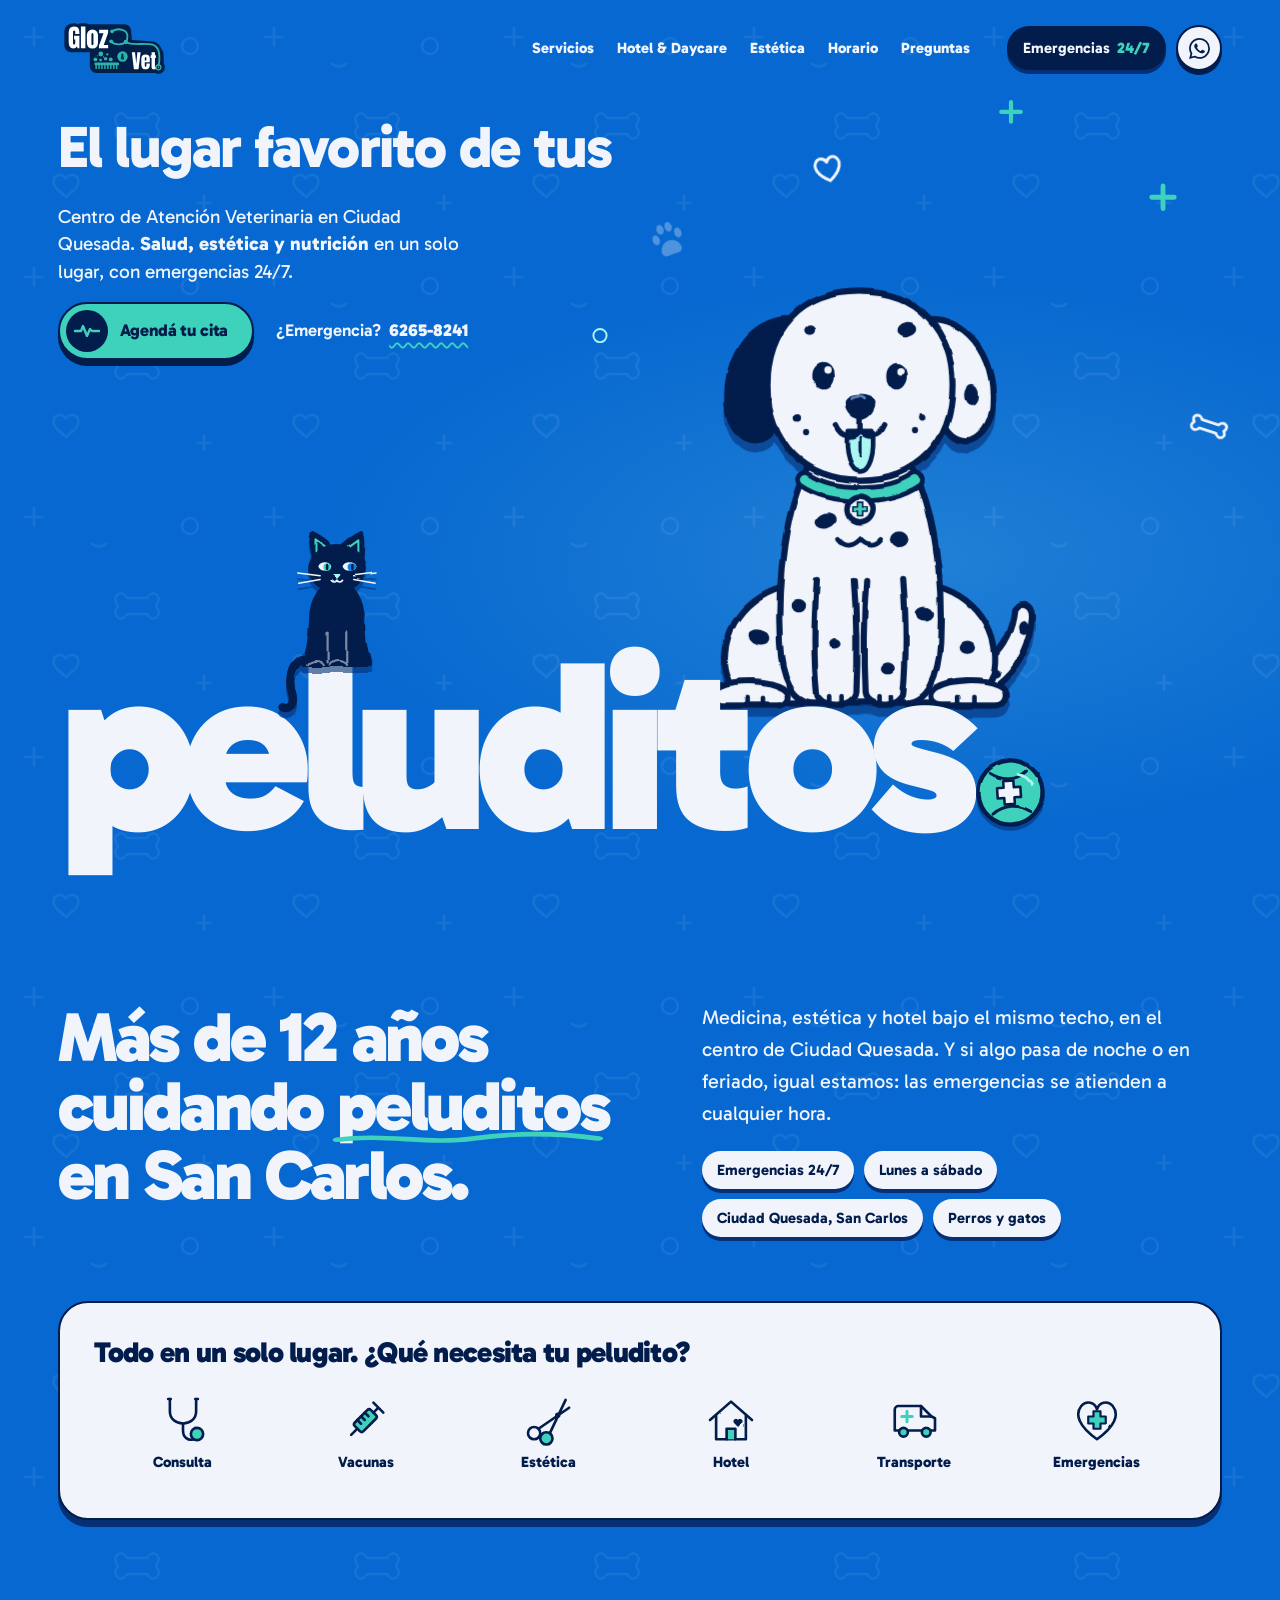
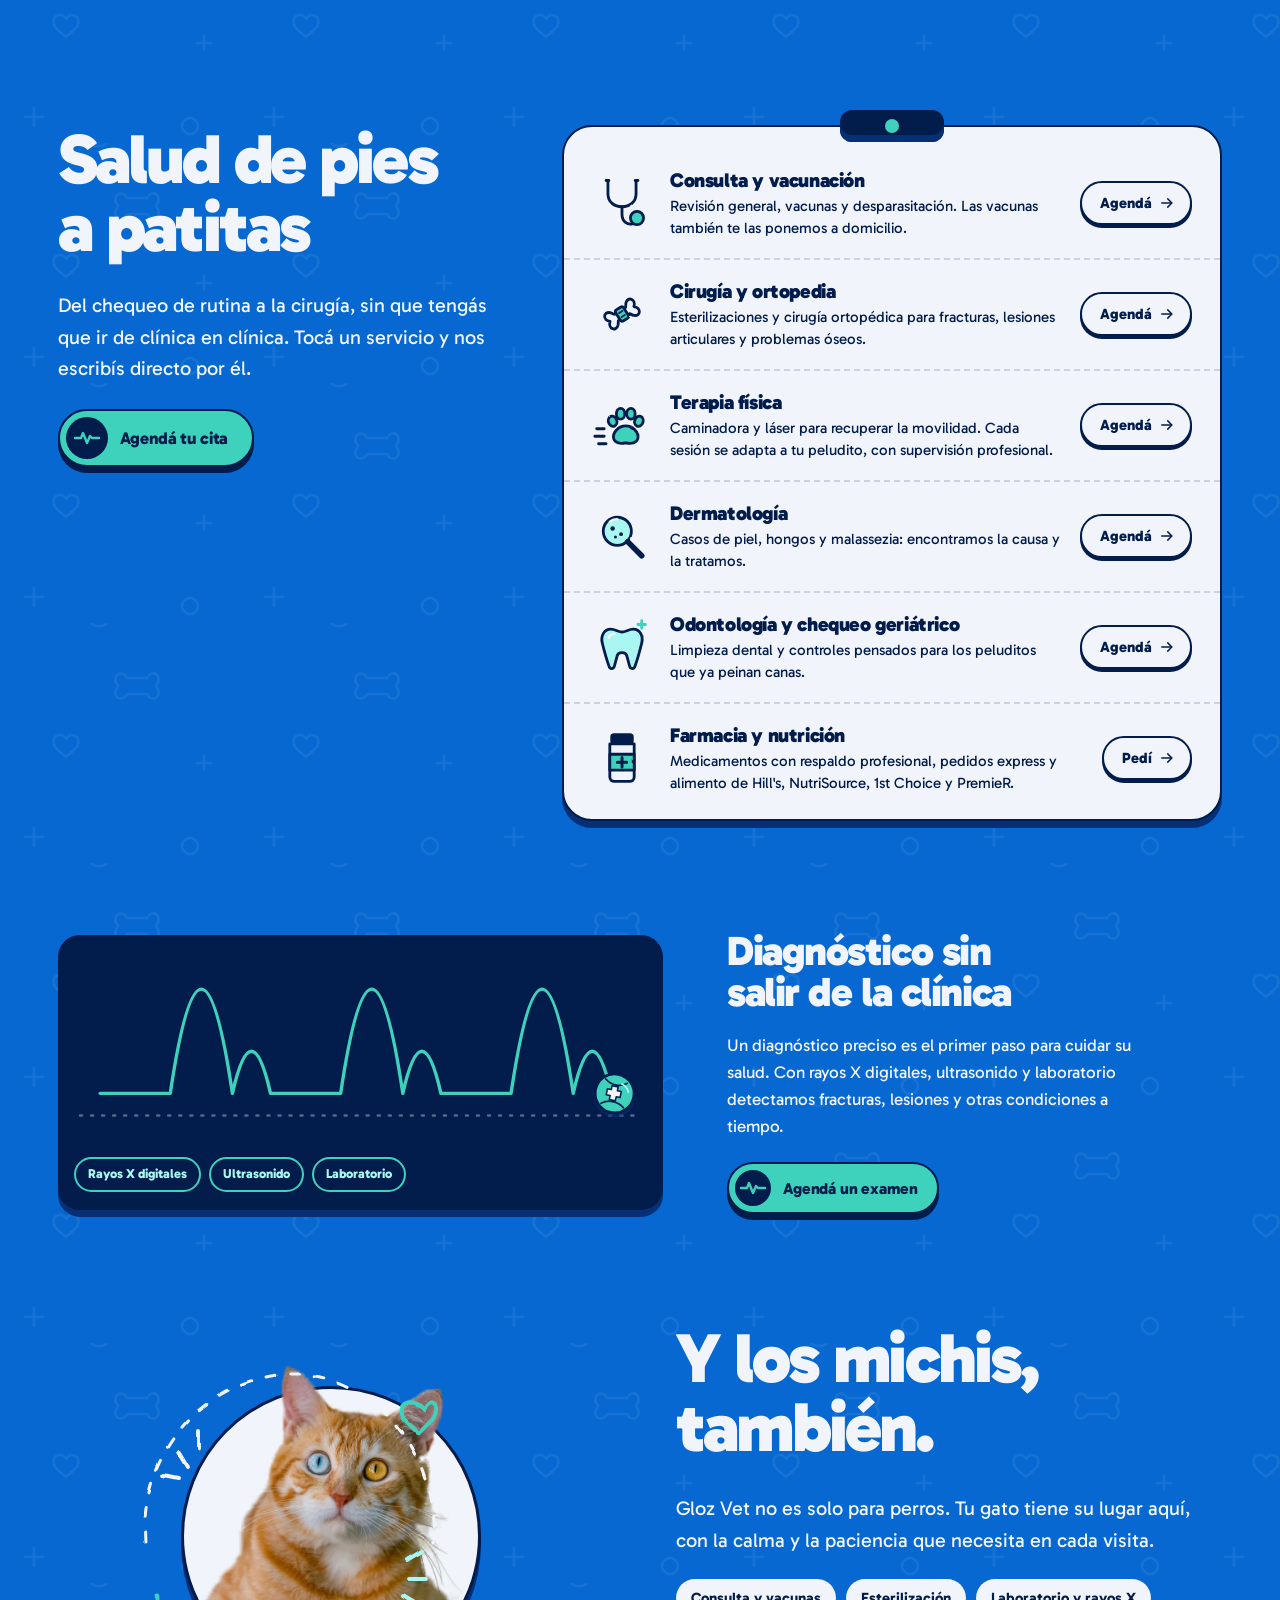
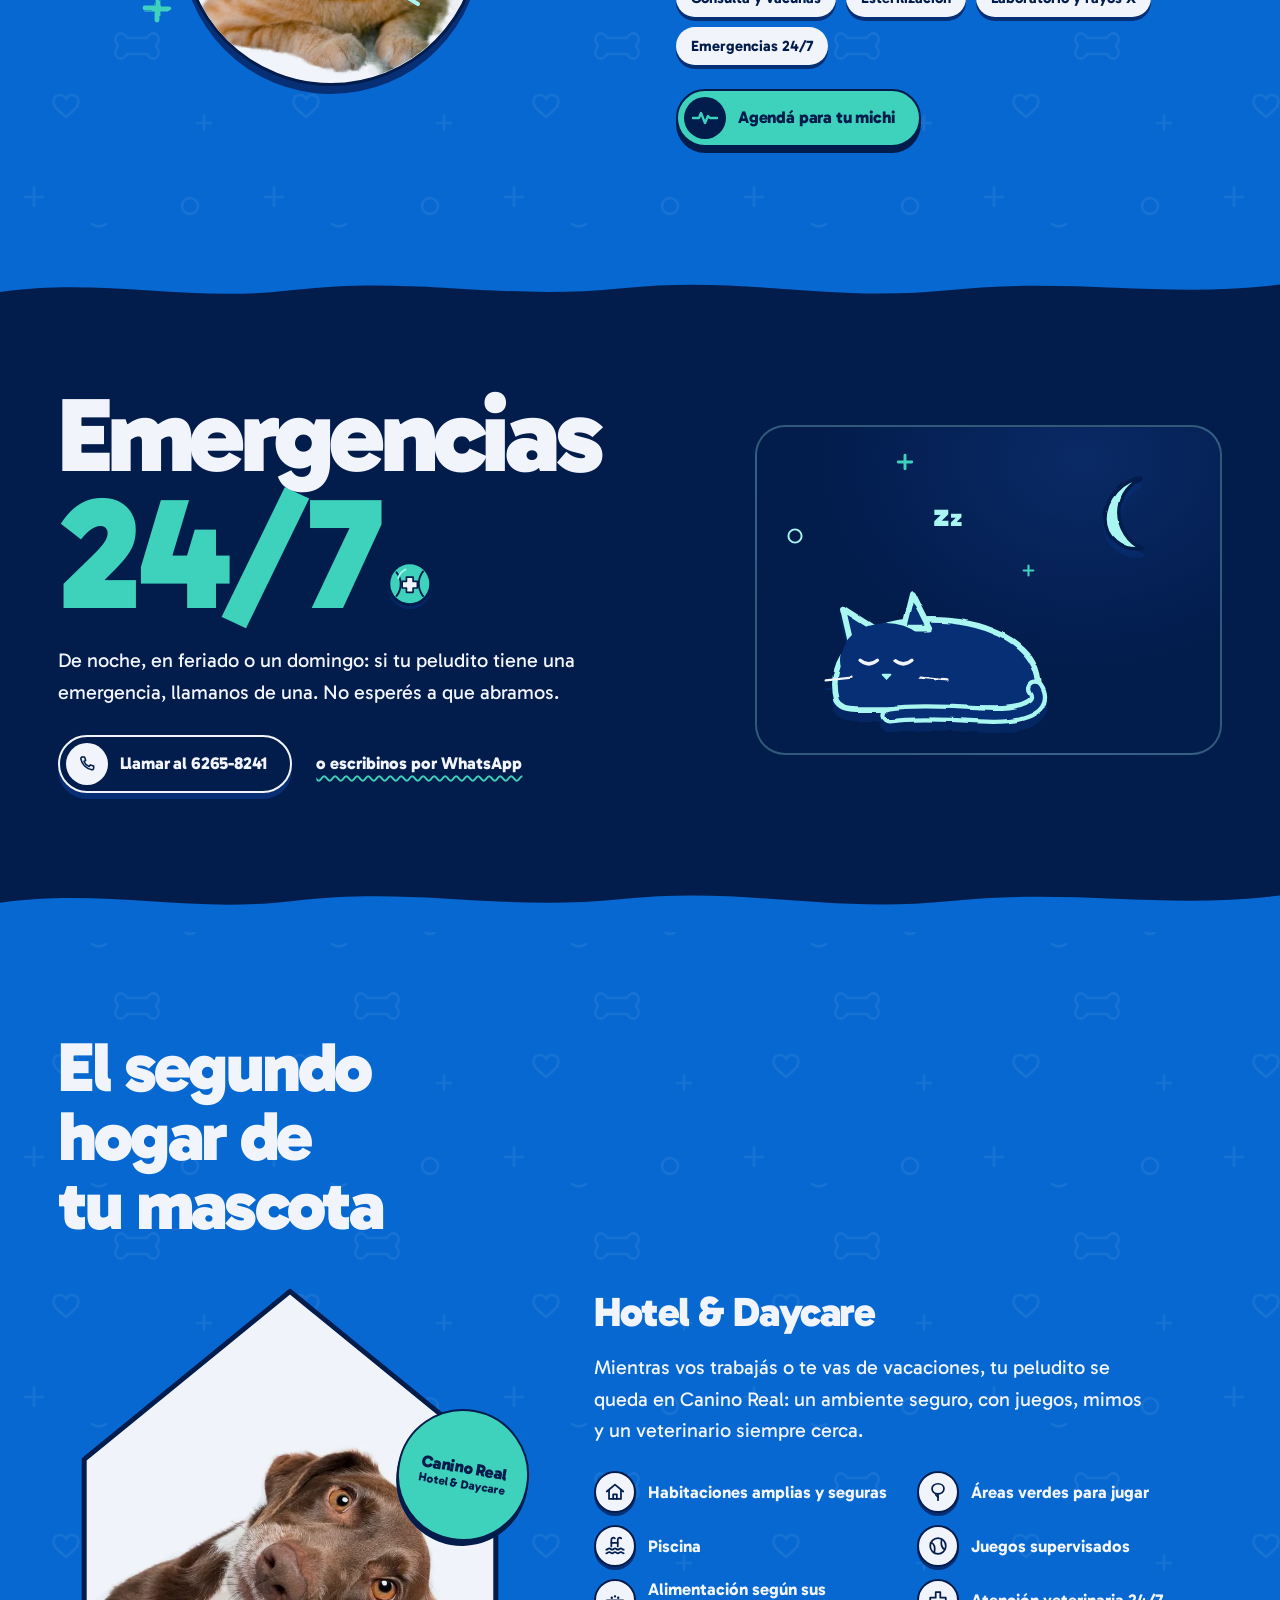
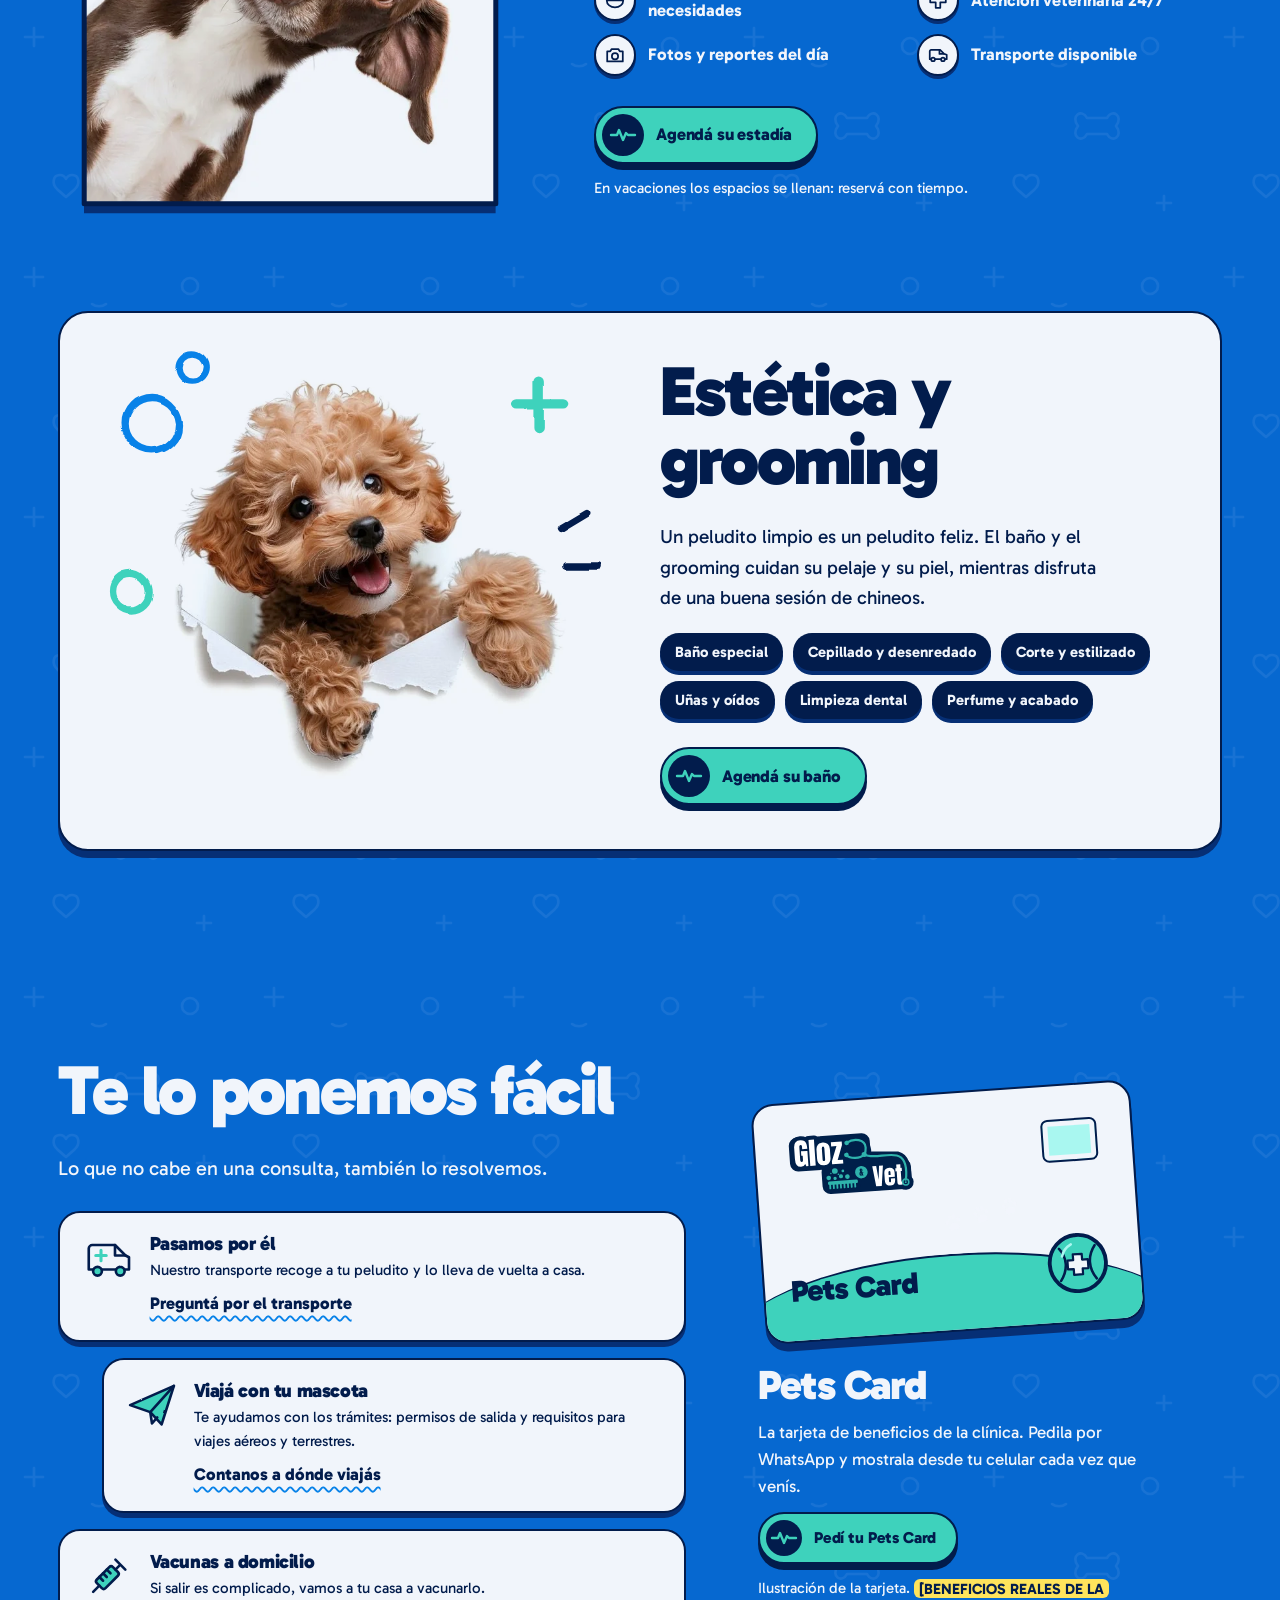
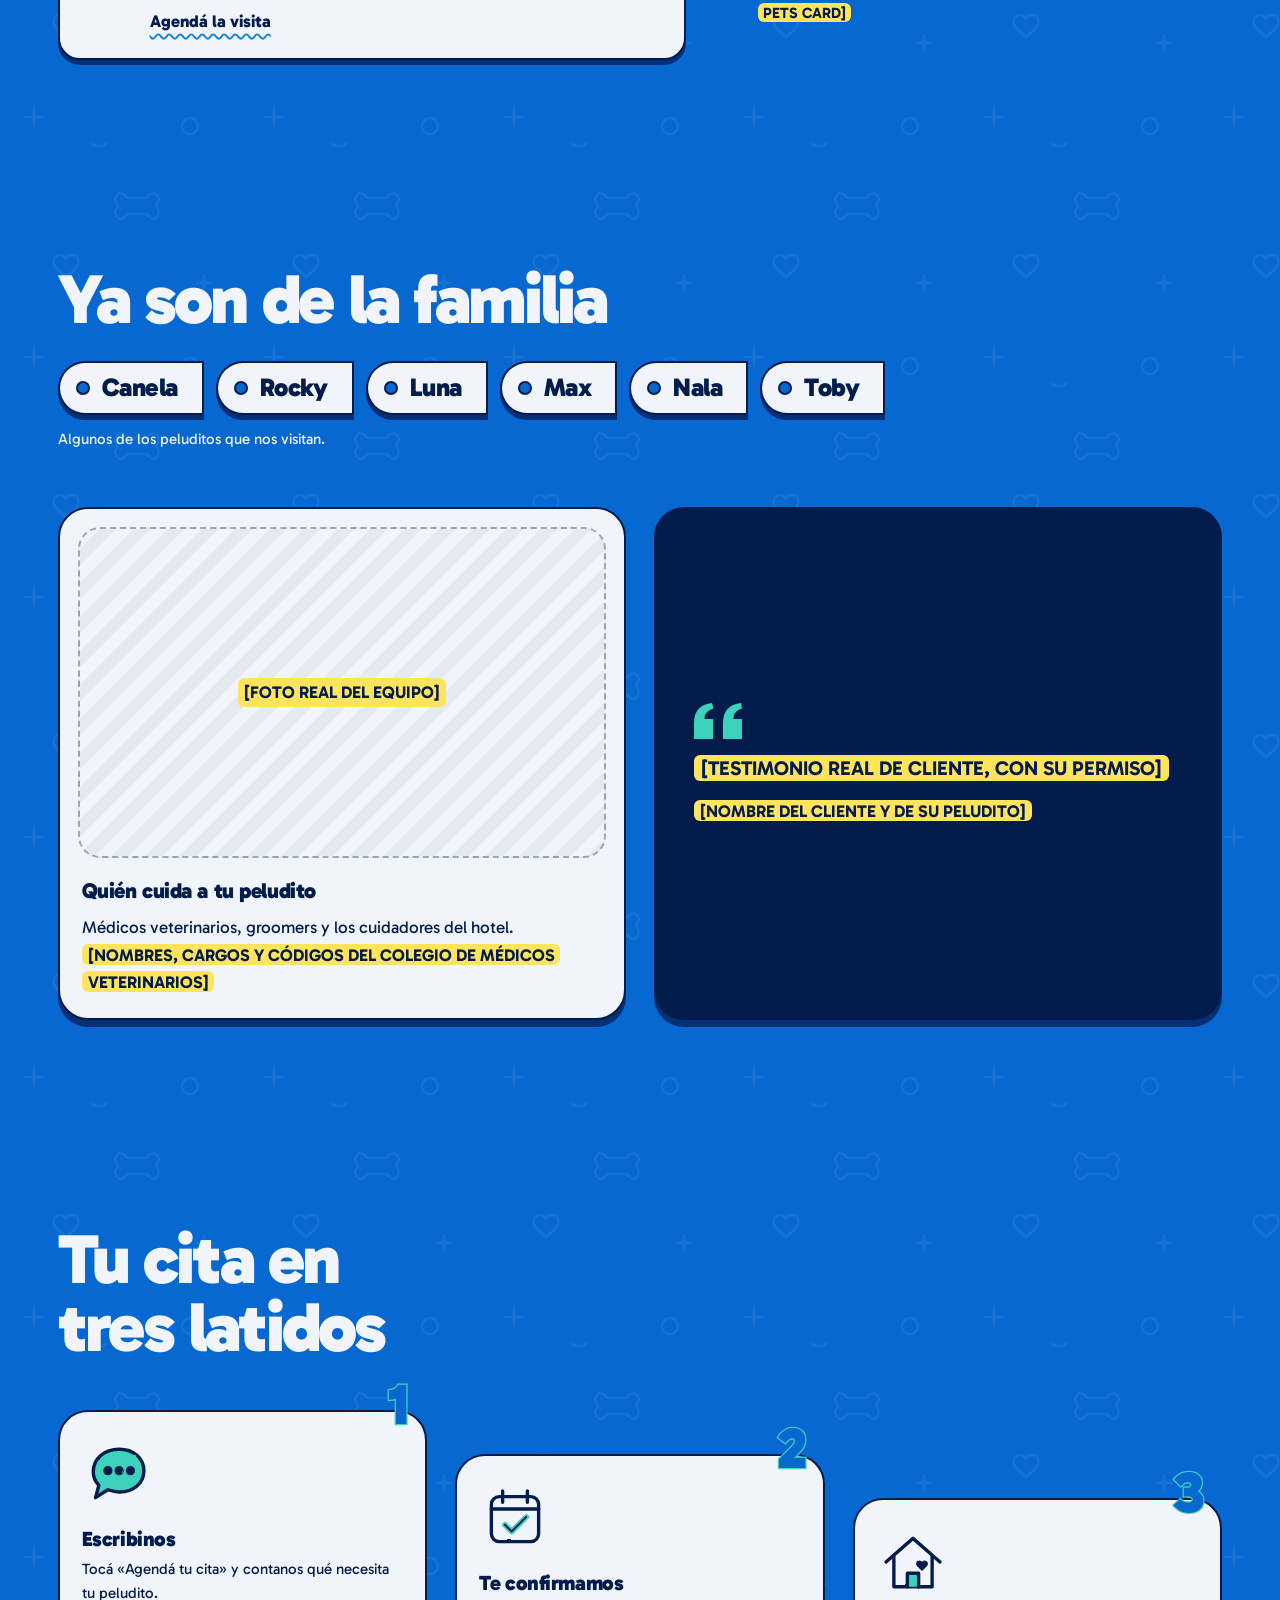
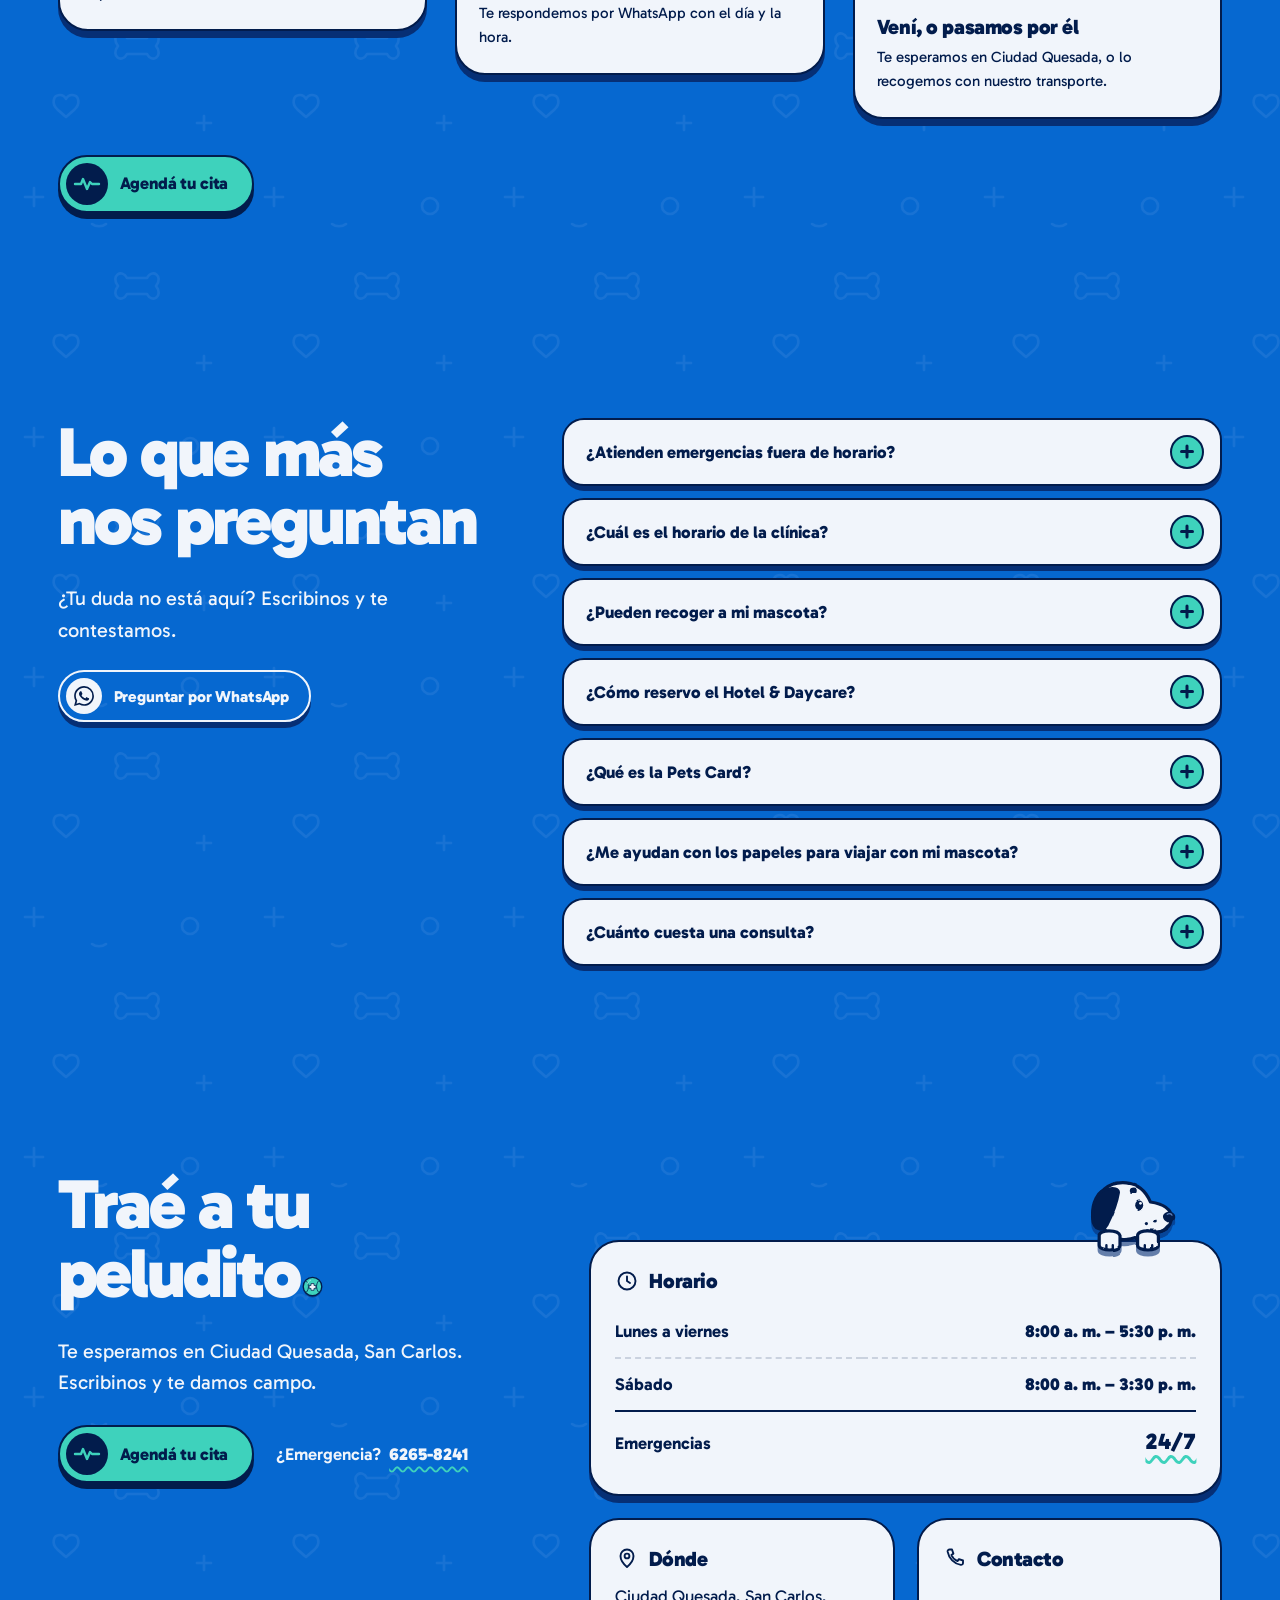
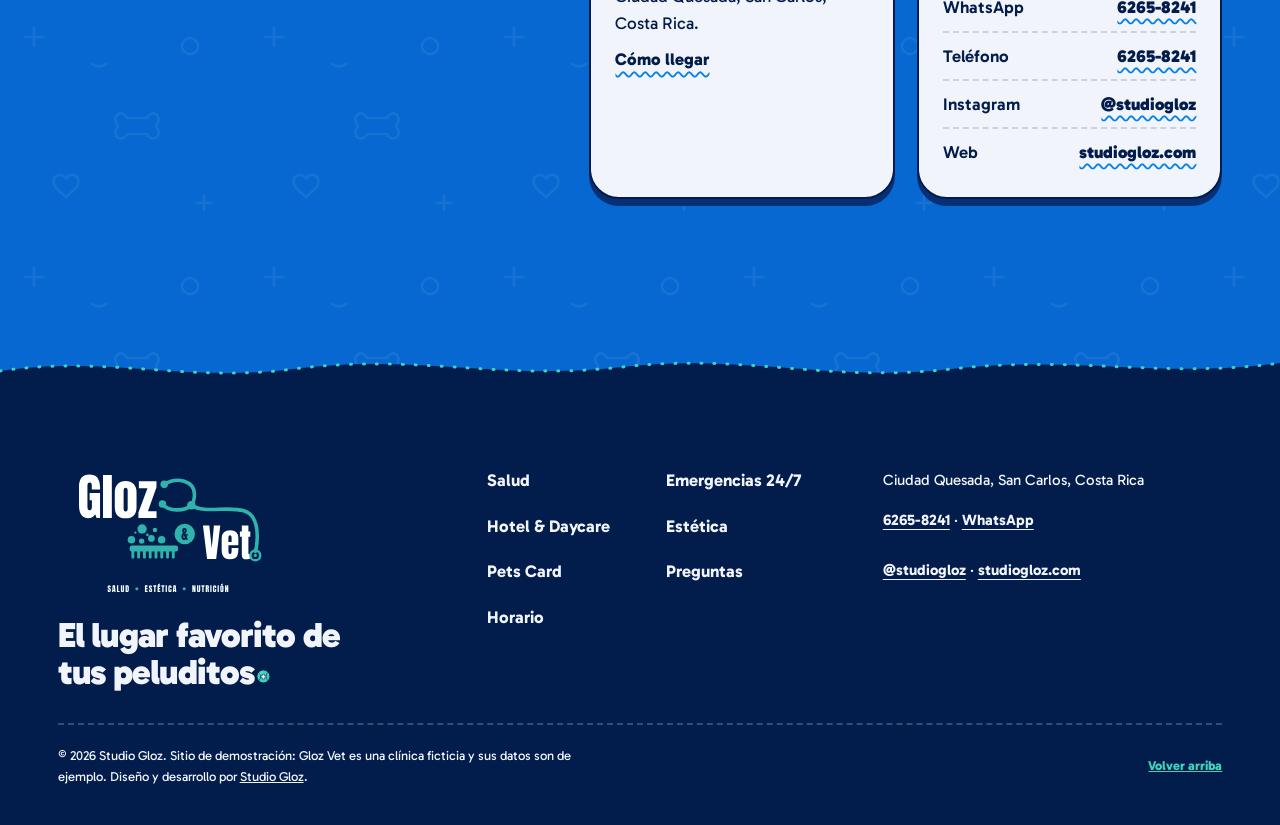
==== commit 62b0c3d7: "fix: update WhatsApp number from 50662658241 to 50662652841 across all relevant files" ====
--- a/index.html
+++ b/index.html
@@ -298,8 +298,8 @@
     <a href="#preguntas">Preguntas</a>
   </nav>
   <div class="nav__acciones">
-    <a class="nav__urgencia" href="tel:+50662658241" data-pieza data-urgencia><span>Emergencias</span> <b>24/7</b></a>
-    <a class="nav__wa" href="https://wa.me/50662658241?text=Hola%20Gloz%20Vet%2C%20tengo%20una%20consulta." target="_blank" rel="noopener" aria-label="Escribinos por WhatsApp" data-pieza data-wa><svg aria-hidden="true"><use href="#i-wa"/></svg></a>
+    <a class="nav__urgencia" href="tel:+50662652841" data-pieza data-urgencia><span>Emergencias</span> <b>24/7</b></a>
+    <a class="nav__wa" href="https://wa.me/50662652841?text=Hola%20Gloz%20Vet%2C%20tengo%20una%20consulta." target="_blank" rel="noopener" aria-label="Escribinos por WhatsApp" data-pieza data-wa><svg aria-hidden="true"><use href="#i-wa"/></svg></a>
     <button type="button" class="nav__menu-boton" data-pieza data-abrir-menu aria-expanded="false" aria-controls="menu"><svg class="mini" aria-hidden="true"><use href="#m-menu"/></svg><span class="sr">Menú</span></button>
   </div>
 </header>
@@ -371,8 +371,8 @@
   <div class="portada__pie">
     <p class="portada__sub" data-pieza data-sub>Centro de Atención Veterinaria en Ciudad Quesada. <b>Salud, estética y nutrición</b> en un solo lugar, con emergencias 24/7.</p>
     <div class="portada__acciones">
-      <a class="boton" data-cta data-pieza href="https://wa.me/50662658241?text=Hola%20Gloz%20Vet%2C%20quiero%20agendar%20una%20cita%20para%20mi%20peludito." target="_blank" rel="noopener"><span class="boton__icono" aria-hidden="true"><svg viewBox="0 0 26 16"><path d="M1 8h6l2-5 4 10 3-7 2 2h7"/></svg></span>Agendá tu cita</a>
-      <a class="tel" href="tel:+50662658241" data-pieza data-tel>¿Emergencia? <b>6265-8241</b></a>
+      <a class="boton" data-cta data-pieza href="https://wa.me/50662652841?text=Hola%20Gloz%20Vet%2C%20quiero%20agendar%20una%20cita%20para%20mi%20peludito." target="_blank" rel="noopener"><span class="boton__icono" aria-hidden="true"><svg viewBox="0 0 26 16"><path d="M1 8h6l2-5 4 10 3-7 2 2h7"/></svg></span>Agendá tu cita</a>
+      <a class="tel" href="tel:+50662652841" data-pieza data-tel>¿Emergencia? <b>6265-8241</b></a>
     </div>
   </div>
 
@@ -428,7 +428,7 @@
       <h2 class="h2" id="t-salud" data-split>Salud de pies a patitas</h2>
       <p class="lead" data-reveal>Del chequeo de rutina a la cirugía, sin que tengás que ir de clínica en clínica. Tocá un servicio y nos escribís directo por él.</p>
       <div class="salud__accion" data-reveal>
-        <a class="boton" data-msj="Hola Gloz Vet, quiero agendar una consulta para mi peludito." href="https://wa.me/50662658241?text=Hola%20Gloz%20Vet%2C%20quiero%20agendar%20una%20consulta%20para%20mi%20peludito." target="_blank" rel="noopener"><span class="boton__icono" aria-hidden="true"><svg viewBox="0 0 26 16"><path d="M1 8h6l2-5 4 10 3-7 2 2h7"/></svg></span>Agendá tu cita</a>
+        <a class="boton" data-msj="Hola Gloz Vet, quiero agendar una consulta para mi peludito." href="https://wa.me/50662652841?text=Hola%20Gloz%20Vet%2C%20quiero%20agendar%20una%20consulta%20para%20mi%20peludito." target="_blank" rel="noopener"><span class="boton__icono" aria-hidden="true"><svg viewBox="0 0 26 16"><path d="M1 8h6l2-5 4 10 3-7 2 2h7"/></svg></span>Agendá tu cita</a>
       </div>
     </div>
 
@@ -437,32 +437,32 @@
       <li class="servicio">
         <svg class="servicio__icono" aria-hidden="true"><g filter="url(#f-garabato)"><use href="#i-esteto" width="100%" height="100%"/></g></svg>
         <div><h3>Consulta y vacunación</h3><p>Revisión general, vacunas y desparasitación. Las vacunas también te las ponemos a domicilio.</p></div>
-        <a class="servicio__agendar" data-msj="Hola Gloz Vet, quiero agendar una consulta y vacunación para mi peludito." href="https://wa.me/50662658241?text=Hola%20Gloz%20Vet%2C%20quiero%20agendar%20una%20consulta%20y%20vacunaci%C3%B3n%20para%20mi%20peludito." target="_blank" rel="noopener">Agendá<span class="sr"> consulta y vacunación</span><svg class="mini" aria-hidden="true"><use href="#m-flecha"/></svg></a>
+        <a class="servicio__agendar" data-msj="Hola Gloz Vet, quiero agendar una consulta y vacunación para mi peludito." href="https://wa.me/50662652841?text=Hola%20Gloz%20Vet%2C%20quiero%20agendar%20una%20consulta%20y%20vacunaci%C3%B3n%20para%20mi%20peludito." target="_blank" rel="noopener">Agendá<span class="sr"> consulta y vacunación</span><svg class="mini" aria-hidden="true"><use href="#m-flecha"/></svg></a>
       </li>
       <li class="servicio">
         <svg class="servicio__icono" aria-hidden="true"><g filter="url(#f-garabato)"><use href="#i-hueso" width="100%" height="100%"/></g></svg>
         <div><h3>Cirugía y ortopedia</h3><p>Esterilizaciones y cirugía ortopédica para fracturas, lesiones articulares y problemas óseos.</p></div>
-        <a class="servicio__agendar" data-msj="Hola Gloz Vet, quiero una valoración de cirugía para mi peludito." href="https://wa.me/50662658241?text=Hola%20Gloz%20Vet%2C%20quiero%20una%20valoraci%C3%B3n%20de%20cirug%C3%ADa%20para%20mi%20peludito." target="_blank" rel="noopener">Agendá<span class="sr"> cirugía y ortopedia</span><svg class="mini" aria-hidden="true"><use href="#m-flecha"/></svg></a>
+        <a class="servicio__agendar" data-msj="Hola Gloz Vet, quiero una valoración de cirugía para mi peludito." href="https://wa.me/50662652841?text=Hola%20Gloz%20Vet%2C%20quiero%20una%20valoraci%C3%B3n%20de%20cirug%C3%ADa%20para%20mi%20peludito." target="_blank" rel="noopener">Agendá<span class="sr"> cirugía y ortopedia</span><svg class="mini" aria-hidden="true"><use href="#m-flecha"/></svg></a>
       </li>
       <li class="servicio">
         <svg class="servicio__icono" aria-hidden="true"><g filter="url(#f-garabato)"><use href="#i-patita" width="100%" height="100%"/></g></svg>
         <div><h3>Terapia física</h3><p>Caminadora y láser para recuperar la movilidad. Cada sesión se adapta a tu peludito, con supervisión profesional.</p></div>
-        <a class="servicio__agendar" data-msj="Hola Gloz Vet, quiero saber si la terapia física es adecuada para mi peludito." href="https://wa.me/50662658241?text=Hola%20Gloz%20Vet%2C%20quiero%20saber%20si%20la%20terapia%20f%C3%ADsica%20es%20adecuada%20para%20mi%20peludito." target="_blank" rel="noopener">Agendá<span class="sr"> terapia física</span><svg class="mini" aria-hidden="true"><use href="#m-flecha"/></svg></a>
+        <a class="servicio__agendar" data-msj="Hola Gloz Vet, quiero saber si la terapia física es adecuada para mi peludito." href="https://wa.me/50662652841?text=Hola%20Gloz%20Vet%2C%20quiero%20saber%20si%20la%20terapia%20f%C3%ADsica%20es%20adecuada%20para%20mi%20peludito." target="_blank" rel="noopener">Agendá<span class="sr"> terapia física</span><svg class="mini" aria-hidden="true"><use href="#m-flecha"/></svg></a>
       </li>
       <li class="servicio">
         <svg class="servicio__icono" aria-hidden="true"><g filter="url(#f-garabato)"><use href="#i-lupa" width="100%" height="100%"/></g></svg>
         <div><h3>Dermatología</h3><p>Casos de piel, hongos y malassezia: encontramos la causa y la tratamos.</p></div>
-        <a class="servicio__agendar" data-msj="Hola Gloz Vet, mi peludito tiene un problema de piel y quiero agendar una cita." href="https://wa.me/50662658241?text=Hola%20Gloz%20Vet%2C%20mi%20peludito%20tiene%20un%20problema%20de%20piel%20y%20quiero%20agendar%20una%20cita." target="_blank" rel="noopener">Agendá<span class="sr"> dermatología</span><svg class="mini" aria-hidden="true"><use href="#m-flecha"/></svg></a>
+        <a class="servicio__agendar" data-msj="Hola Gloz Vet, mi peludito tiene un problema de piel y quiero agendar una cita." href="https://wa.me/50662652841?text=Hola%20Gloz%20Vet%2C%20mi%20peludito%20tiene%20un%20problema%20de%20piel%20y%20quiero%20agendar%20una%20cita." target="_blank" rel="noopener">Agendá<span class="sr"> dermatología</span><svg class="mini" aria-hidden="true"><use href="#m-flecha"/></svg></a>
       </li>
       <li class="servicio">
         <svg class="servicio__icono" aria-hidden="true"><g filter="url(#f-garabato)"><use href="#i-diente" width="100%" height="100%"/></g></svg>
         <div><h3>Odontología y chequeo geriátrico</h3><p>Limpieza dental y controles pensados para los peluditos que ya peinan canas.</p></div>
-        <a class="servicio__agendar" data-msj="Hola Gloz Vet, quiero agendar odontología o un chequeo geriátrico para mi peludito." href="https://wa.me/50662658241?text=Hola%20Gloz%20Vet%2C%20quiero%20agendar%20odontolog%C3%ADa%20o%20un%20chequeo%20geri%C3%A1trico%20para%20mi%20peludito." target="_blank" rel="noopener">Agendá<span class="sr"> odontología o chequeo geriátrico</span><svg class="mini" aria-hidden="true"><use href="#m-flecha"/></svg></a>
+        <a class="servicio__agendar" data-msj="Hola Gloz Vet, quiero agendar odontología o un chequeo geriátrico para mi peludito." href="https://wa.me/50662652841?text=Hola%20Gloz%20Vet%2C%20quiero%20agendar%20odontolog%C3%ADa%20o%20un%20chequeo%20geri%C3%A1trico%20para%20mi%20peludito." target="_blank" rel="noopener">Agendá<span class="sr"> odontología o chequeo geriátrico</span><svg class="mini" aria-hidden="true"><use href="#m-flecha"/></svg></a>
       </li>
       <li class="servicio">
         <svg class="servicio__icono" aria-hidden="true"><g filter="url(#f-garabato)"><use href="#i-frasco" width="100%" height="100%"/></g></svg>
         <div><h3>Farmacia y nutrición</h3><p>Medicamentos con respaldo profesional, pedidos express y alimento de Hill's, NutriSource, 1st Choice y PremieR.</p></div>
-        <a class="servicio__agendar" data-msj="Hola Gloz Vet, quiero hacer un pedido a la farmacia." href="https://wa.me/50662658241?text=Hola%20Gloz%20Vet%2C%20quiero%20hacer%20un%20pedido%20a%20la%20farmacia." target="_blank" rel="noopener">Pedí<span class="sr"> a la farmacia</span><svg class="mini" aria-hidden="true"><use href="#m-flecha"/></svg></a>
+        <a class="servicio__agendar" data-msj="Hola Gloz Vet, quiero hacer un pedido a la farmacia." href="https://wa.me/50662652841?text=Hola%20Gloz%20Vet%2C%20quiero%20hacer%20un%20pedido%20a%20la%20farmacia." target="_blank" rel="noopener">Pedí<span class="sr"> a la farmacia</span><svg class="mini" aria-hidden="true"><use href="#m-flecha"/></svg></a>
       </li>
     </ul>
   </div>
@@ -481,7 +481,7 @@
       <h3 class="h3" id="t-diagnostico" data-split>Diagnóstico sin salir de la clínica</h3>
       <p data-reveal>Un diagnóstico preciso es el primer paso para cuidar su salud. Con rayos X digitales, ultrasonido y laboratorio detectamos fracturas, lesiones y otras condiciones a tiempo.</p>
       <div data-reveal>
-        <a class="boton boton--chico" data-msj="Hola Gloz Vet, quiero agendar un examen (rayos X, ultrasonido o laboratorio) para mi peludito." href="https://wa.me/50662658241?text=Hola%20Gloz%20Vet%2C%20quiero%20agendar%20un%20examen%20%28rayos%20X%2C%20ultrasonido%20o%20laboratorio%29%20para%20mi%20peludito." target="_blank" rel="noopener"><span class="boton__icono" aria-hidden="true"><svg viewBox="0 0 26 16"><path d="M1 8h6l2-5 4 10 3-7 2 2h7"/></svg></span>Agendá un examen</a>
+        <a class="boton boton--chico" data-msj="Hola Gloz Vet, quiero agendar un examen (rayos X, ultrasonido o laboratorio) para mi peludito." href="https://wa.me/50662652841?text=Hola%20Gloz%20Vet%2C%20quiero%20agendar%20un%20examen%20%28rayos%20X%2C%20ultrasonido%20o%20laboratorio%29%20para%20mi%20peludito." target="_blank" rel="noopener"><span class="boton__icono" aria-hidden="true"><svg viewBox="0 0 26 16"><path d="M1 8h6l2-5 4 10 3-7 2 2h7"/></svg></span>Agendá un examen</a>
       </div>
     </div>
   </div>
@@ -509,7 +509,7 @@
         <li>Emergencias 24/7</li>
       </ul>
       <div class="michis__accion" data-reveal>
-        <a class="boton" data-msj="Hola Gloz Vet, quiero agendar una cita para mi gato." href="https://wa.me/50662658241?text=Hola%20Gloz%20Vet%2C%20quiero%20agendar%20una%20cita%20para%20mi%20gato." target="_blank" rel="noopener"><span class="boton__icono" aria-hidden="true"><svg viewBox="0 0 26 16"><path d="M1 8h6l2-5 4 10 3-7 2 2h7"/></svg></span>Agendá para tu michi</a>
+        <a class="boton" data-msj="Hola Gloz Vet, quiero agendar una cita para mi gato." href="https://wa.me/50662652841?text=Hola%20Gloz%20Vet%2C%20quiero%20agendar%20una%20cita%20para%20mi%20gato." target="_blank" rel="noopener"><span class="boton__icono" aria-hidden="true"><svg viewBox="0 0 26 16"><path d="M1 8h6l2-5 4 10 3-7 2 2h7"/></svg></span>Agendá para tu michi</a>
       </div>
     </div>
   </div>
@@ -524,8 +524,8 @@
       <h2 class="urgencias__titulo" id="t-urgencias"><span data-split>Emergencias</span> <span class="urgencias__num">24/7<i class="bola" aria-hidden="true"><svg viewBox="0 0 100 100"><g filter="url(#f-trazo)"><use href="#p-bola" width="100" height="100"/></g></svg></i></span></h2>
       <p class="lead" data-reveal>De noche, en feriado o un domingo: si tu peludito tiene una emergencia, llamanos de una. No esperés a que abramos.</p>
       <div class="urgencias__acciones" data-reveal>
-        <a class="boton boton--contorno" href="tel:+50662658241"><span class="boton__icono" aria-hidden="true"><svg viewBox="0 0 24 24" class="icono-tel"><use href="#i-tel"/></svg></span>Llamar al 6265-8241</a>
-        <a class="enlace enlace--claro" data-msj="Hola Gloz Vet, tengo una emergencia con mi peludito." href="https://wa.me/50662658241?text=Hola%20Gloz%20Vet%2C%20tengo%20una%20emergencia%20con%20mi%20peludito." target="_blank" rel="noopener">o escribinos por WhatsApp</a>
+        <a class="boton boton--contorno" href="tel:+50662652841"><span class="boton__icono" aria-hidden="true"><svg viewBox="0 0 24 24" class="icono-tel"><use href="#i-tel"/></svg></span>Llamar al 6265-8241</a>
+        <a class="enlace enlace--claro" data-msj="Hola Gloz Vet, tengo una emergencia con mi peludito." href="https://wa.me/50662652841?text=Hola%20Gloz%20Vet%2C%20tengo%20una%20emergencia%20con%20mi%20peludito." target="_blank" rel="noopener">o escribinos por WhatsApp</a>
       </div>
     </div>
     <div class="noche" aria-hidden="true">
@@ -568,7 +568,7 @@
           <li><span><svg class="mini" aria-hidden="true"><use href="#m-van"/></svg></span>Transporte disponible</li>
         </ul>
         <div class="hotel__accion" data-reveal>
-          <a class="boton" data-msj="Hola Gloz Vet, quiero reservar un espacio en el Hotel & Daycare para mi peludito. ¿Qué fechas tienen disponibles?" href="https://wa.me/50662658241?text=Hola%20Gloz%20Vet%2C%20quiero%20reservar%20un%20espacio%20en%20el%20Hotel%20%26%20Daycare%20para%20mi%20peludito.%20%C2%BFQu%C3%A9%20fechas%20tienen%20disponibles%3F" target="_blank" rel="noopener"><span class="boton__icono" aria-hidden="true"><svg viewBox="0 0 26 16"><path d="M1 8h6l2-5 4 10 3-7 2 2h7"/></svg></span>Agendá su estadía</a>
+          <a class="boton" data-msj="Hola Gloz Vet, quiero reservar un espacio en el Hotel & Daycare para mi peludito. ¿Qué fechas tienen disponibles?" href="https://wa.me/50662652841?text=Hola%20Gloz%20Vet%2C%20quiero%20reservar%20un%20espacio%20en%20el%20Hotel%20%26%20Daycare%20para%20mi%20peludito.%20%C2%BFQu%C3%A9%20fechas%20tienen%20disponibles%3F" target="_blank" rel="noopener"><span class="boton__icono" aria-hidden="true"><svg viewBox="0 0 26 16"><path d="M1 8h6l2-5 4 10 3-7 2 2h7"/></svg></span>Agendá su estadía</a>
           <p class="nota">En vacaciones los espacios se llenan: reservá con tiempo.</p>
         </div>
       </div>
@@ -597,7 +597,7 @@
         <ul class="chips chips--oscuros">
           <li>Baño especial</li><li>Cepillado y desenredado</li><li>Corte y estilizado</li><li>Uñas y oídos</li><li>Limpieza dental</li><li>Perfume y acabado</li>
         </ul>
-        <a class="boton" data-msj="Hola Gloz Vet, quiero agendar baño y grooming para mi peludito." href="https://wa.me/50662658241?text=Hola%20Gloz%20Vet%2C%20quiero%20agendar%20ba%C3%B1o%20y%20grooming%20para%20mi%20peludito." target="_blank" rel="noopener"><span class="boton__icono" aria-hidden="true"><svg viewBox="0 0 26 16"><path d="M1 8h6l2-5 4 10 3-7 2 2h7"/></svg></span>Agendá su baño</a>
+        <a class="boton" data-msj="Hola Gloz Vet, quiero agendar baño y grooming para mi peludito." href="https://wa.me/50662652841?text=Hola%20Gloz%20Vet%2C%20quiero%20agendar%20ba%C3%B1o%20y%20grooming%20para%20mi%20peludito." target="_blank" rel="noopener"><span class="boton__icono" aria-hidden="true"><svg viewBox="0 0 26 16"><path d="M1 8h6l2-5 4 10 3-7 2 2h7"/></svg></span>Agendá su baño</a>
       </div>
     </article>
   </div>
@@ -616,7 +616,7 @@
           <div>
             <h3>Pasamos por él</h3>
             <p>Nuestro transporte recoge a tu peludito y lo lleva de vuelta a casa.</p>
-            <a class="enlace" data-msj="Hola Gloz Vet, quiero información sobre el servicio de transporte." href="https://wa.me/50662658241?text=Hola%20Gloz%20Vet%2C%20quiero%20informaci%C3%B3n%20sobre%20el%20servicio%20de%20transporte." target="_blank" rel="noopener">Preguntá por el transporte</a>
+            <a class="enlace" data-msj="Hola Gloz Vet, quiero información sobre el servicio de transporte." href="https://wa.me/50662652841?text=Hola%20Gloz%20Vet%2C%20quiero%20informaci%C3%B3n%20sobre%20el%20servicio%20de%20transporte." target="_blank" rel="noopener">Preguntá por el transporte</a>
           </div>
         </li>
         <li class="ficha claro" data-reveal>
@@ -624,7 +624,7 @@
           <div>
             <h3>Viajá con tu mascota</h3>
             <p>Te ayudamos con los trámites: permisos de salida y requisitos para viajes aéreos y terrestres.</p>
-            <a class="enlace" data-msj="Hola Gloz Vet, voy a viajar con mi mascota y necesito ayuda con los trámites." href="https://wa.me/50662658241?text=Hola%20Gloz%20Vet%2C%20voy%20a%20viajar%20con%20mi%20mascota%20y%20necesito%20ayuda%20con%20los%20tr%C3%A1mites." target="_blank" rel="noopener">Contanos a dónde viajás</a>
+            <a class="enlace" data-msj="Hola Gloz Vet, voy a viajar con mi mascota y necesito ayuda con los trámites." href="https://wa.me/50662652841?text=Hola%20Gloz%20Vet%2C%20voy%20a%20viajar%20con%20mi%20mascota%20y%20necesito%20ayuda%20con%20los%20tr%C3%A1mites." target="_blank" rel="noopener">Contanos a dónde viajás</a>
           </div>
         </li>
         <li class="ficha claro" data-reveal>
@@ -632,7 +632,7 @@
           <div>
             <h3>Vacunas a domicilio</h3>
             <p>Si salir es complicado, vamos a tu casa a vacunarlo.</p>
-            <a class="enlace" data-msj="Hola Gloz Vet, quiero agendar una vacuna a domicilio." href="https://wa.me/50662658241?text=Hola%20Gloz%20Vet%2C%20quiero%20agendar%20una%20vacuna%20a%20domicilio." target="_blank" rel="noopener">Agendá la visita</a>
+            <a class="enlace" data-msj="Hola Gloz Vet, quiero agendar una vacuna a domicilio." href="https://wa.me/50662652841?text=Hola%20Gloz%20Vet%2C%20quiero%20agendar%20una%20vacuna%20a%20domicilio." target="_blank" rel="noopener">Agendá la visita</a>
           </div>
         </li>
       </ul>
@@ -648,7 +648,7 @@
       </div>
       <h3 class="h3">Pets Card</h3>
       <p>La tarjeta de beneficios de la clínica. Pedila por WhatsApp y mostrala desde tu celular cada vez que venís.</p>
-      <a class="boton boton--chico" data-msj="Hola Gloz Vet, quiero solicitar mi Pets Card." href="https://wa.me/50662658241?text=Hola%20Gloz%20Vet%2C%20quiero%20solicitar%20mi%20Pets%20Card." target="_blank" rel="noopener"><span class="boton__icono" aria-hidden="true"><svg viewBox="0 0 26 16"><path d="M1 8h6l2-5 4 10 3-7 2 2h7"/></svg></span>Pedí tu Pets Card</a>
+      <a class="boton boton--chico" data-msj="Hola Gloz Vet, quiero solicitar mi Pets Card." href="https://wa.me/50662652841?text=Hola%20Gloz%20Vet%2C%20quiero%20solicitar%20mi%20Pets%20Card." target="_blank" rel="noopener"><span class="boton__icono" aria-hidden="true"><svg viewBox="0 0 26 16"><path d="M1 8h6l2-5 4 10 3-7 2 2h7"/></svg></span>Pedí tu Pets Card</a>
       <p class="nota">Ilustración de la tarjeta. <span class="marcador">[BENEFICIOS REALES DE LA PETS CARD]</span></p>
     </div>
   </div>
@@ -707,7 +707,7 @@
       </li>
     </ol>
     <div class="pasos__accion" data-reveal>
-      <a class="boton" data-msj="Hola Gloz Vet, quiero agendar una cita. ¿Qué días tienen espacio?" href="https://wa.me/50662658241?text=Hola%20Gloz%20Vet%2C%20quiero%20agendar%20una%20cita.%20%C2%BFQu%C3%A9%20d%C3%ADas%20tienen%20espacio%3F" target="_blank" rel="noopener"><span class="boton__icono" aria-hidden="true"><svg viewBox="0 0 26 16"><path d="M1 8h6l2-5 4 10 3-7 2 2h7"/></svg></span>Agendá tu cita</a>
+      <a class="boton" data-msj="Hola Gloz Vet, quiero agendar una cita. ¿Qué días tienen espacio?" href="https://wa.me/50662652841?text=Hola%20Gloz%20Vet%2C%20quiero%20agendar%20una%20cita.%20%C2%BFQu%C3%A9%20d%C3%ADas%20tienen%20espacio%3F" target="_blank" rel="noopener"><span class="boton__icono" aria-hidden="true"><svg viewBox="0 0 26 16"><path d="M1 8h6l2-5 4 10 3-7 2 2h7"/></svg></span>Agendá tu cita</a>
     </div>
   </div>
 </section>
@@ -720,13 +720,13 @@
       <h2 class="h2" id="t-preguntas" data-split>Lo que más nos preguntan</h2>
       <p class="lead" data-reveal>¿Tu duda no está aquí? Escribinos y te contestamos.</p>
       <div data-reveal class="preguntas__accion">
-        <a class="boton boton--contorno boton--chico" data-msj="Hola Gloz Vet, tengo una pregunta." href="https://wa.me/50662658241?text=Hola%20Gloz%20Vet%2C%20tengo%20una%20pregunta." target="_blank" rel="noopener"><span class="boton__icono" aria-hidden="true"><svg viewBox="0 0 24 24" class="icono-wa"><use href="#i-wa"/></svg></span>Preguntar por WhatsApp</a>
+        <a class="boton boton--contorno boton--chico" data-msj="Hola Gloz Vet, tengo una pregunta." href="https://wa.me/50662652841?text=Hola%20Gloz%20Vet%2C%20tengo%20una%20pregunta." target="_blank" rel="noopener"><span class="boton__icono" aria-hidden="true"><svg viewBox="0 0 24 24" class="icono-wa"><use href="#i-wa"/></svg></span>Preguntar por WhatsApp</a>
       </div>
     </div>
     <div class="acordeon">
       <details class="pregunta" data-reveal>
         <summary>¿Atienden emergencias fuera de horario?<span class="pregunta__cruz" aria-hidden="true"></span></summary>
-        <div class="pregunta__resp"><p>Sí. Las emergencias se atienden 24/7, todos los días. Llamá al <a href="tel:+50662658241">6265-8241</a> y contanos qué pasa.</p></div>
+        <div class="pregunta__resp"><p>Sí. Las emergencias se atienden 24/7, todos los días. Llamá al <a href="tel:+50662652841">6265-8241</a> y contanos qué pasa.</p></div>
       </details>
       <details class="pregunta" data-reveal>
         <summary>¿Cuál es el horario de la clínica?<span class="pregunta__cruz" aria-hidden="true"></span></summary>
@@ -764,8 +764,8 @@
       <h2 class="h2 contacto__h" id="t-contacto"><span data-split>Traé a tu peludito</span><i class="bola" aria-hidden="true"><svg viewBox="0 0 100 100"><g filter="url(#f-trazo)"><use href="#p-bola" width="100" height="100"/></g></svg></i><span class="sr">.</span></h2>
       <p class="lead" data-reveal>Te esperamos en Ciudad Quesada, San Carlos. Escribinos y te damos campo.</p>
       <div class="portada__acciones contacto__acciones" data-reveal>
-        <a class="boton" data-cta-cierre data-msj="Hola Gloz Vet, vi su página y quiero agendar una cita." href="https://wa.me/50662658241?text=Hola%20Gloz%20Vet%2C%20vi%20su%20p%C3%A1gina%20y%20quiero%20agendar%20una%20cita." target="_blank" rel="noopener"><span class="boton__icono" aria-hidden="true"><svg viewBox="0 0 26 16"><path d="M1 8h6l2-5 4 10 3-7 2 2h7"/></svg></span>Agendá tu cita</a>
-        <a class="tel" href="tel:+50662658241">¿Emergencia? <b>6265-8241</b></a>
+        <a class="boton" data-cta-cierre data-msj="Hola Gloz Vet, vi su página y quiero agendar una cita." href="https://wa.me/50662652841?text=Hola%20Gloz%20Vet%2C%20vi%20su%20p%C3%A1gina%20y%20quiero%20agendar%20una%20cita." target="_blank" rel="noopener"><span class="boton__icono" aria-hidden="true"><svg viewBox="0 0 26 16"><path d="M1 8h6l2-5 4 10 3-7 2 2h7"/></svg></span>Agendá tu cita</a>
+        <a class="tel" href="tel:+50662652841">¿Emergencia? <b>6265-8241</b></a>
       </div>
     </div>
 
@@ -794,8 +794,8 @@
       <article class="dato claro" data-reveal aria-labelledby="t-escribinos">
         <h3 id="t-escribinos"><svg class="mini" aria-hidden="true"><use href="#i-tel"/></svg>Contacto</h3>
         <ul class="dato__lista">
-          <li><a data-msj="Hola Gloz Vet, vi su página y tengo una consulta." href="https://wa.me/50662658241?text=Hola%20Gloz%20Vet%2C%20vi%20su%20p%C3%A1gina%20y%20tengo%20una%20consulta." target="_blank" rel="noopener">WhatsApp <b>6265-8241</b></a></li>
-          <li><a href="tel:+50662658241">Teléfono <b>6265-8241</b></a></li>
+          <li><a data-msj="Hola Gloz Vet, vi su página y tengo una consulta." href="https://wa.me/50662652841?text=Hola%20Gloz%20Vet%2C%20vi%20su%20p%C3%A1gina%20y%20tengo%20una%20consulta." target="_blank" rel="noopener">WhatsApp <b>6265-8241</b></a></li>
+          <li><a href="tel:+50662652841">Teléfono <b>6265-8241</b></a></li>
           <li><a href="https://www.instagram.com/studiogloz/" target="_blank" rel="noopener">Instagram <b>@studiogloz</b></a></li>
           <li><a href="https://www.studiogloz.com" target="_blank" rel="noopener">Web <b>studiogloz.com</b></a></li>
         </ul>
@@ -826,7 +826,7 @@
       </nav>
       <div class="pie__contacto">
         <p>Ciudad Quesada, San Carlos, Costa Rica</p>
-        <p><a href="tel:+50662658241">6265-8241</a> · <a data-msj="Hola Gloz Vet, vi su página y quiero más información." href="https://wa.me/50662658241?text=Hola%20Gloz%20Vet%2C%20vi%20su%20p%C3%A1gina%20y%20quiero%20m%C3%A1s%20informaci%C3%B3n." target="_blank" rel="noopener">WhatsApp</a></p>
+        <p><a href="tel:+50662652841">6265-8241</a> · <a data-msj="Hola Gloz Vet, vi su página y quiero más información." href="https://wa.me/50662652841?text=Hola%20Gloz%20Vet%2C%20vi%20su%20p%C3%A1gina%20y%20quiero%20m%C3%A1s%20informaci%C3%B3n." target="_blank" rel="noopener">WhatsApp</a></p>
         <p><a href="https://www.instagram.com/studiogloz/" target="_blank" rel="noopener">@studiogloz</a> · <a href="https://www.studiogloz.com" target="_blank" rel="noopener">studiogloz.com</a></p>
       </div>
     </div>
@@ -840,8 +840,8 @@
 
 <!-- Barra fija del celular: aparece después de la portada y se esconde en el contacto -->
 <div class="barra" data-barra aria-hidden="true">
-  <a class="boton" data-msj="Hola Gloz Vet, quiero agendar una cita." href="https://wa.me/50662658241?text=Hola%20Gloz%20Vet%2C%20quiero%20agendar%20una%20cita." target="_blank" rel="noopener" tabindex="-1"><span class="boton__icono" aria-hidden="true"><svg viewBox="0 0 26 16"><path d="M1 8h6l2-5 4 10 3-7 2 2h7"/></svg></span>Agendá tu cita</a>
-  <a class="barra__tel" href="tel:+50662658241" aria-label="Llamar por una emergencia al 6265-8241" tabindex="-1"><svg aria-hidden="true"><use href="#i-tel"/></svg><span>24/7</span></a>
+  <a class="boton" data-msj="Hola Gloz Vet, quiero agendar una cita." href="https://wa.me/50662652841?text=Hola%20Gloz%20Vet%2C%20quiero%20agendar%20una%20cita." target="_blank" rel="noopener" tabindex="-1"><span class="boton__icono" aria-hidden="true"><svg viewBox="0 0 26 16"><path d="M1 8h6l2-5 4 10 3-7 2 2h7"/></svg></span>Agendá tu cita</a>
+  <a class="barra__tel" href="tel:+50662652841" aria-label="Llamar por una emergencia al 6265-8241" tabindex="-1"><svg aria-hidden="true"><use href="#i-tel"/></svg><span>24/7</span></a>
 </div>
 
 <!-- Menú del celular -->
@@ -860,8 +860,8 @@
       </ul>
     </nav>
     <div class="portada__acciones">
-      <a class="boton" data-msj="Hola Gloz Vet, quiero agendar una cita." href="https://wa.me/50662658241?text=Hola%20Gloz%20Vet%2C%20quiero%20agendar%20una%20cita." target="_blank" rel="noopener"><span class="boton__icono" aria-hidden="true"><svg viewBox="0 0 26 16"><path d="M1 8h6l2-5 4 10 3-7 2 2h7"/></svg></span>Agendá tu cita</a>
-      <a class="tel" href="tel:+50662658241">¿Emergencia? <b>6265-8241</b></a>
+      <a class="boton" data-msj="Hola Gloz Vet, quiero agendar una cita." href="https://wa.me/50662652841?text=Hola%20Gloz%20Vet%2C%20quiero%20agendar%20una%20cita." target="_blank" rel="noopener"><span class="boton__icono" aria-hidden="true"><svg viewBox="0 0 26 16"><path d="M1 8h6l2-5 4 10 3-7 2 2h7"/></svg></span>Agendá tu cita</a>
+      <a class="tel" href="tel:+50662652841">¿Emergencia? <b>6265-8241</b></a>
     </div>
   </div>
 </div>
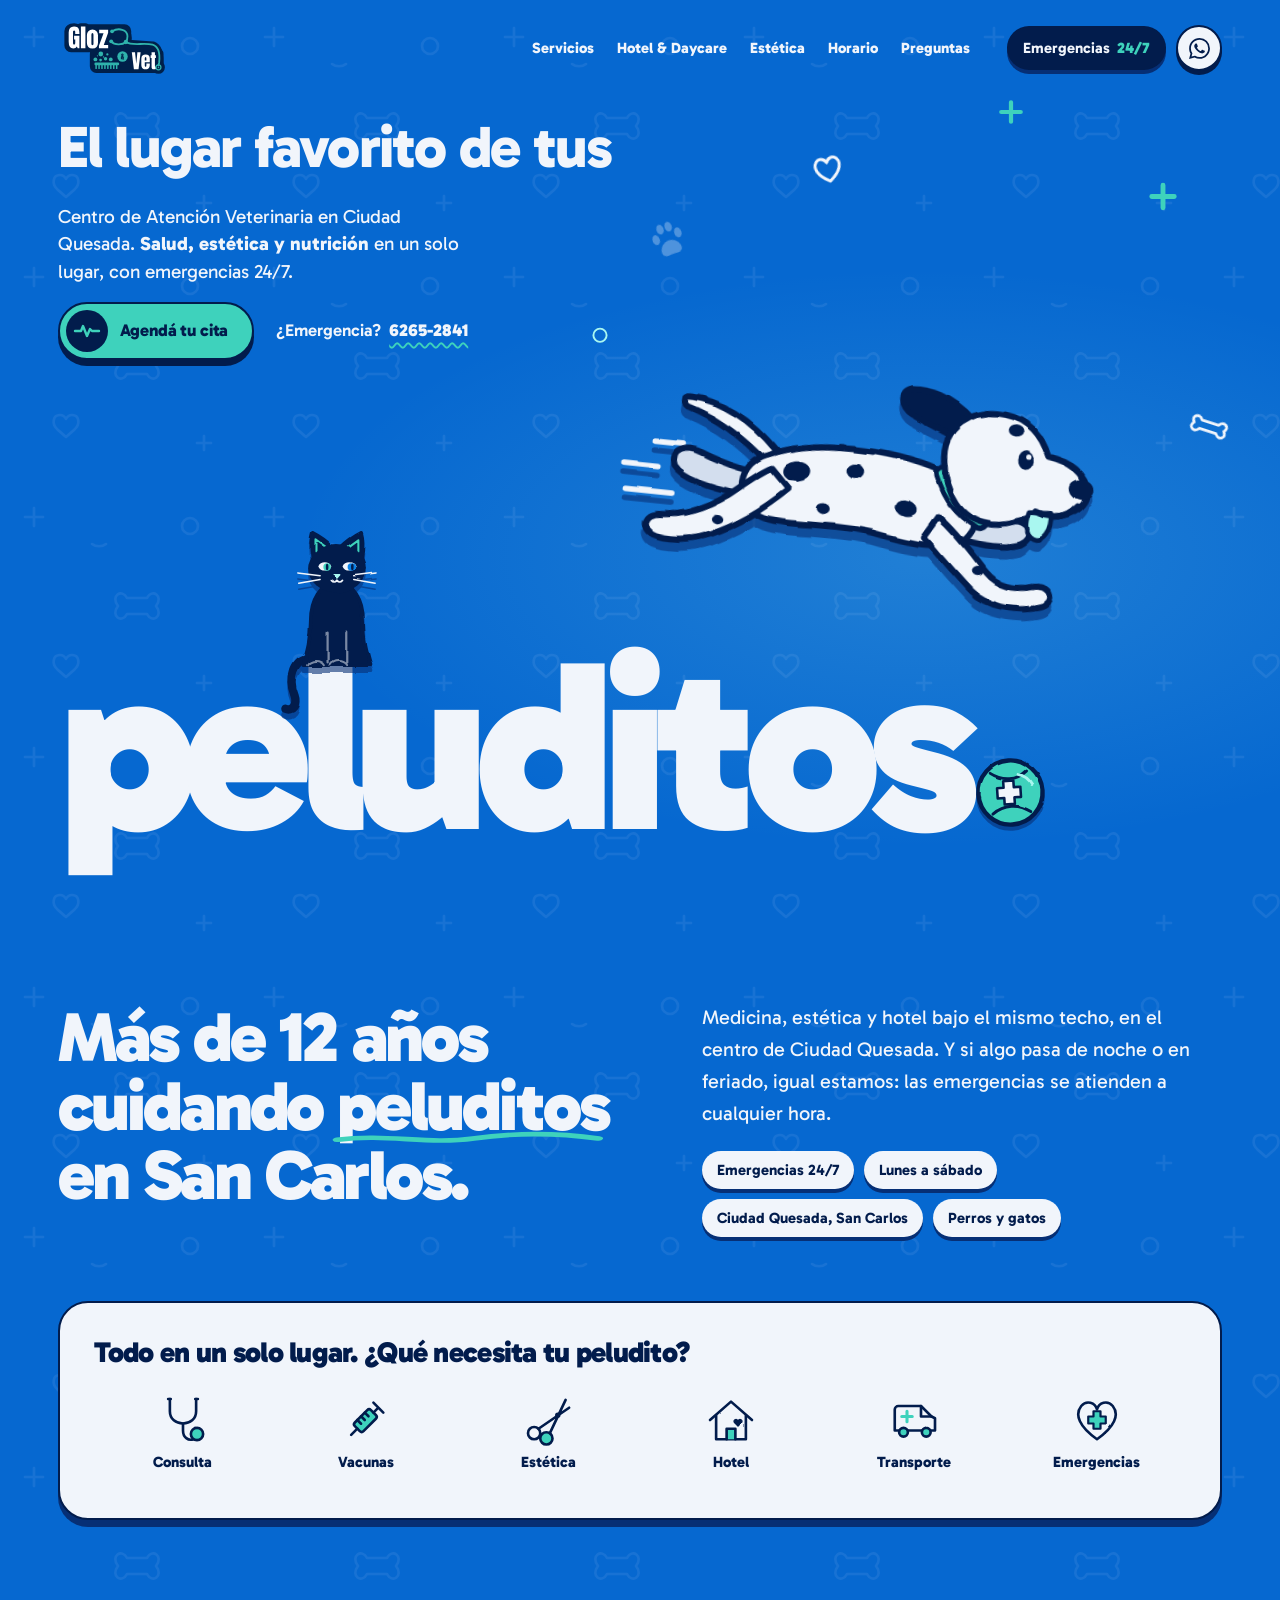
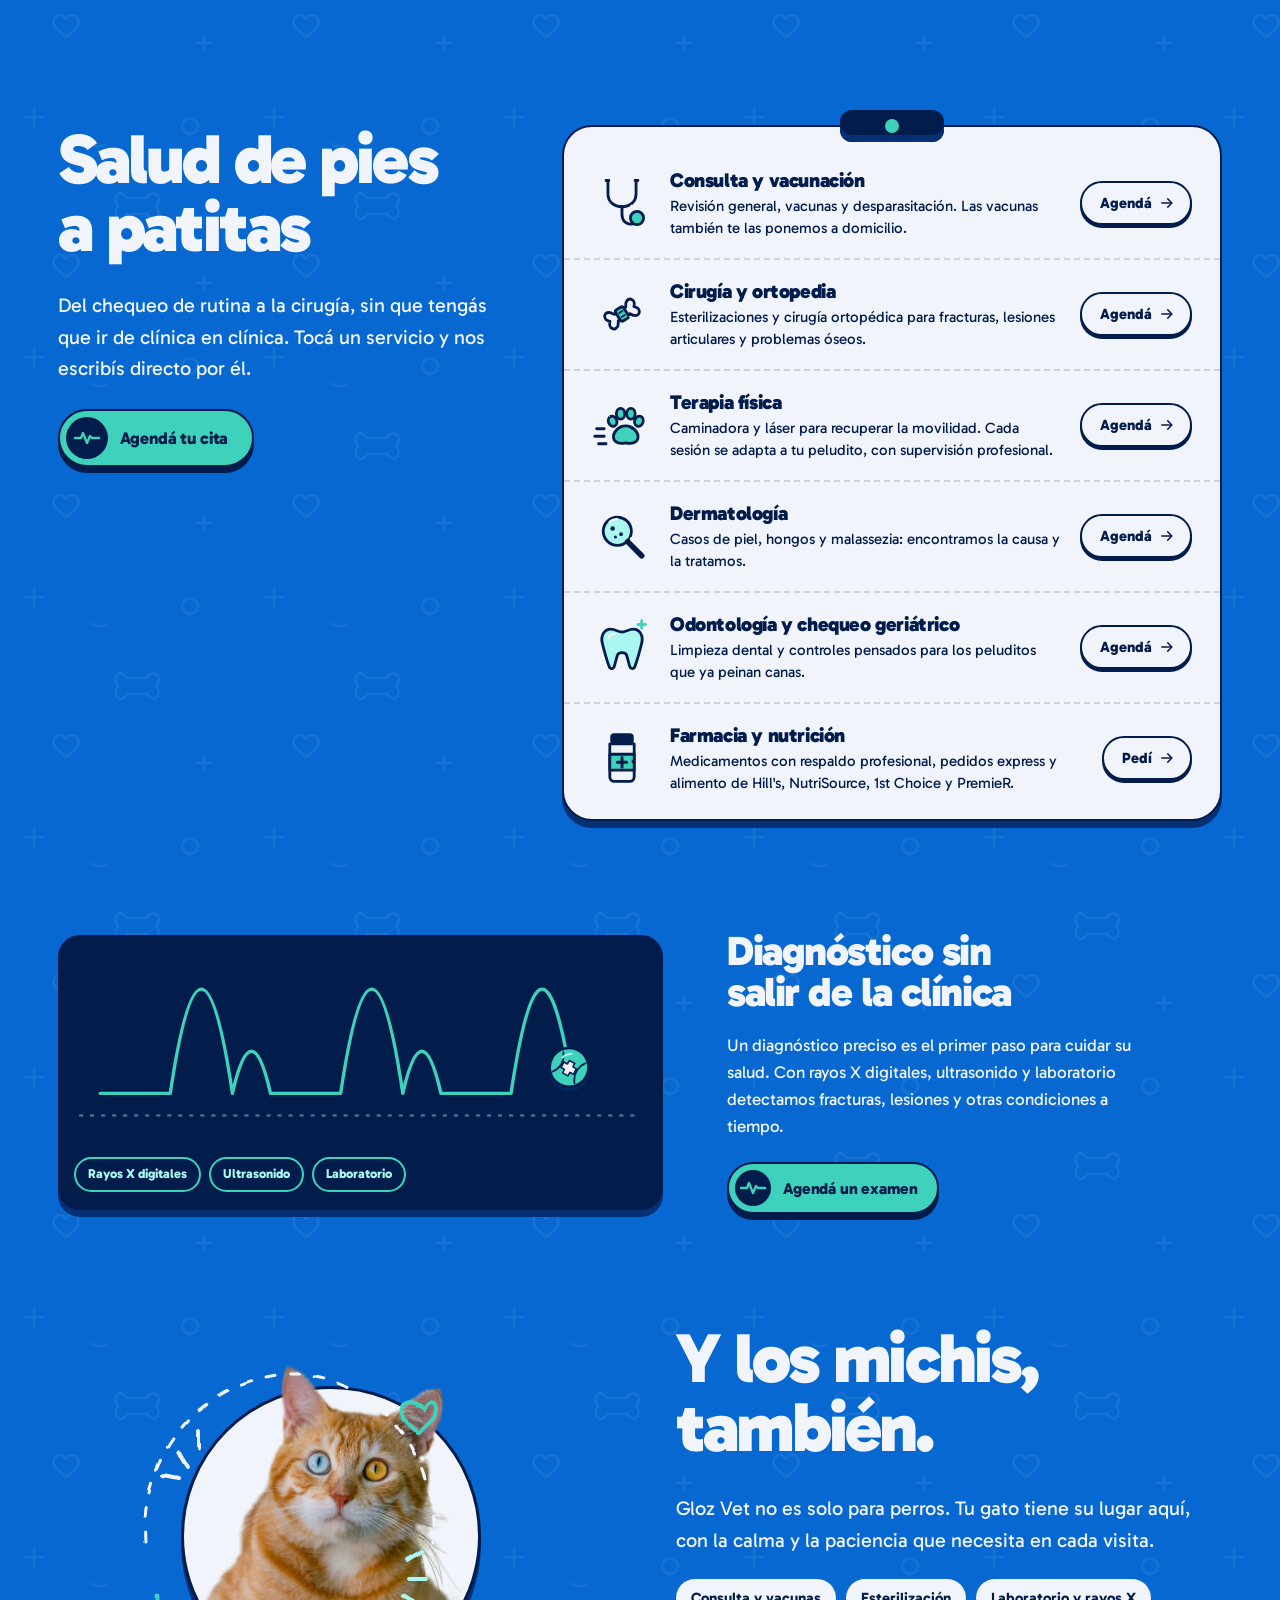
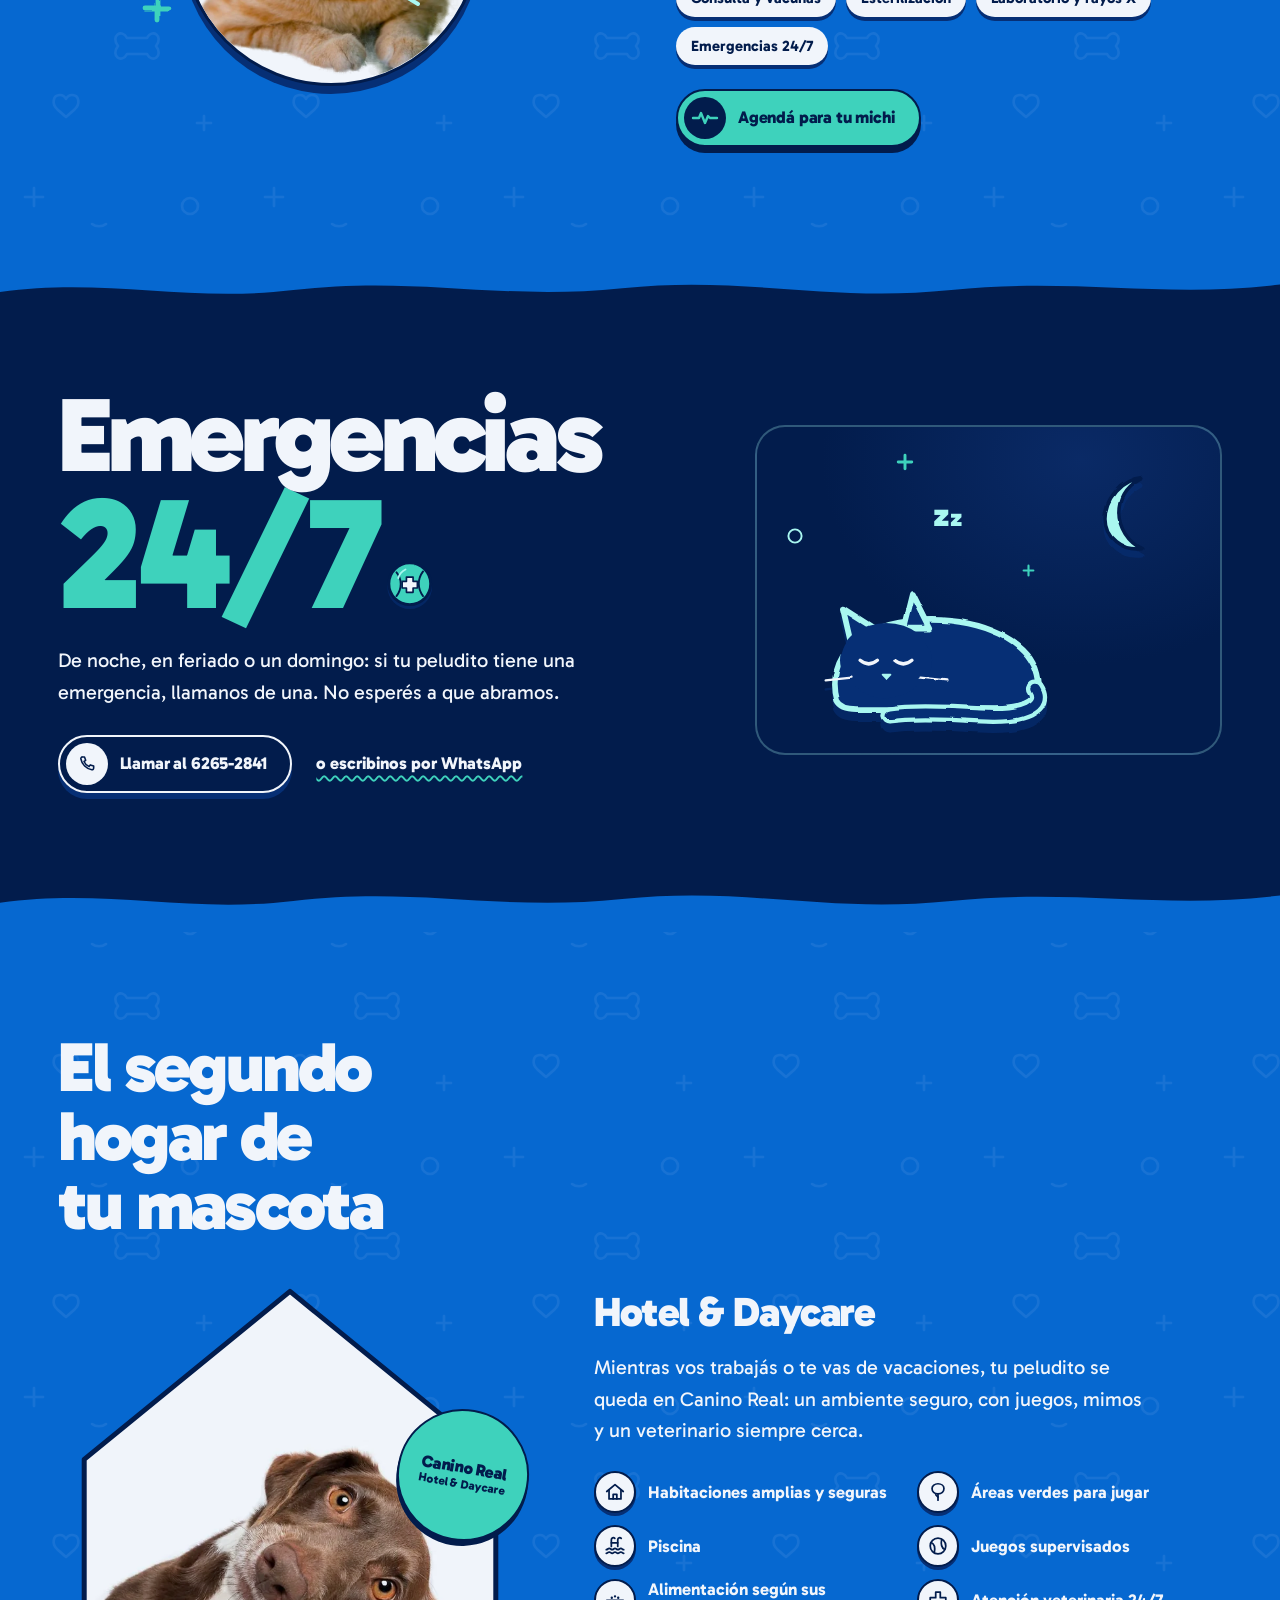
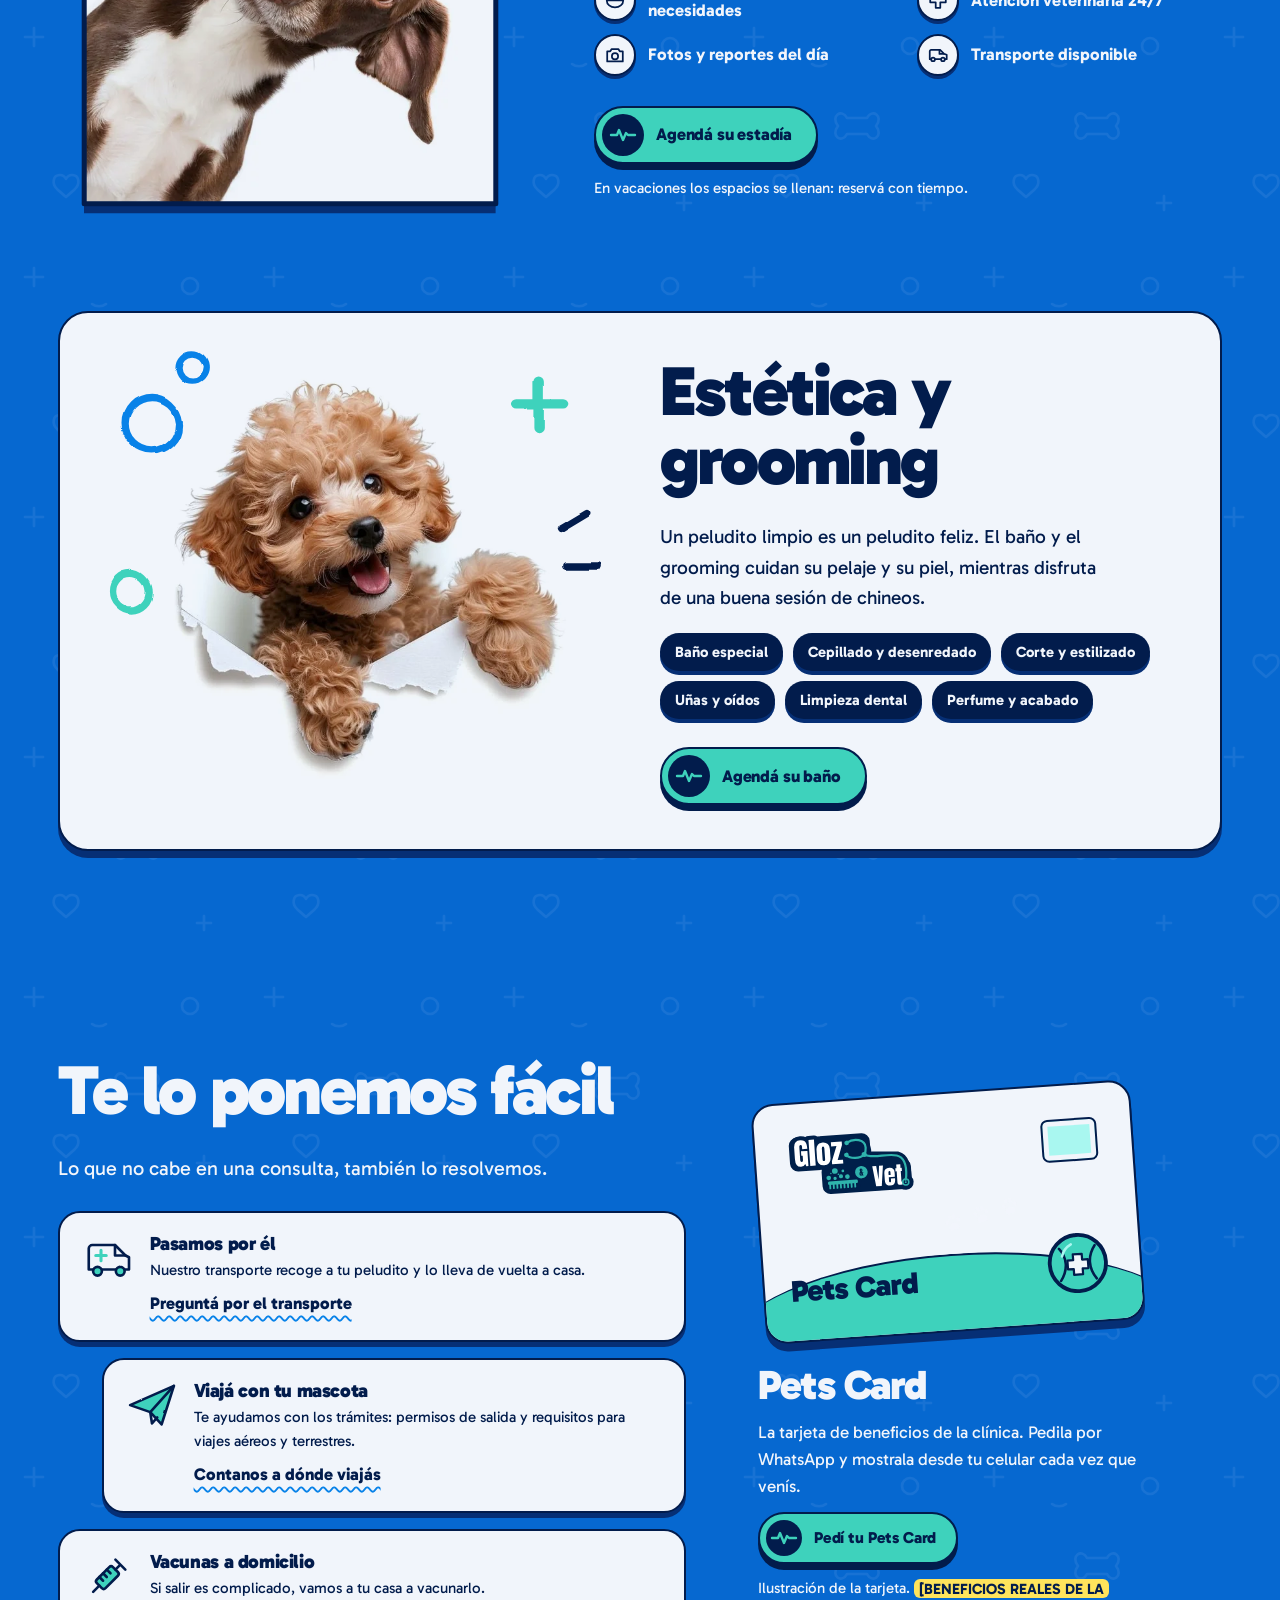
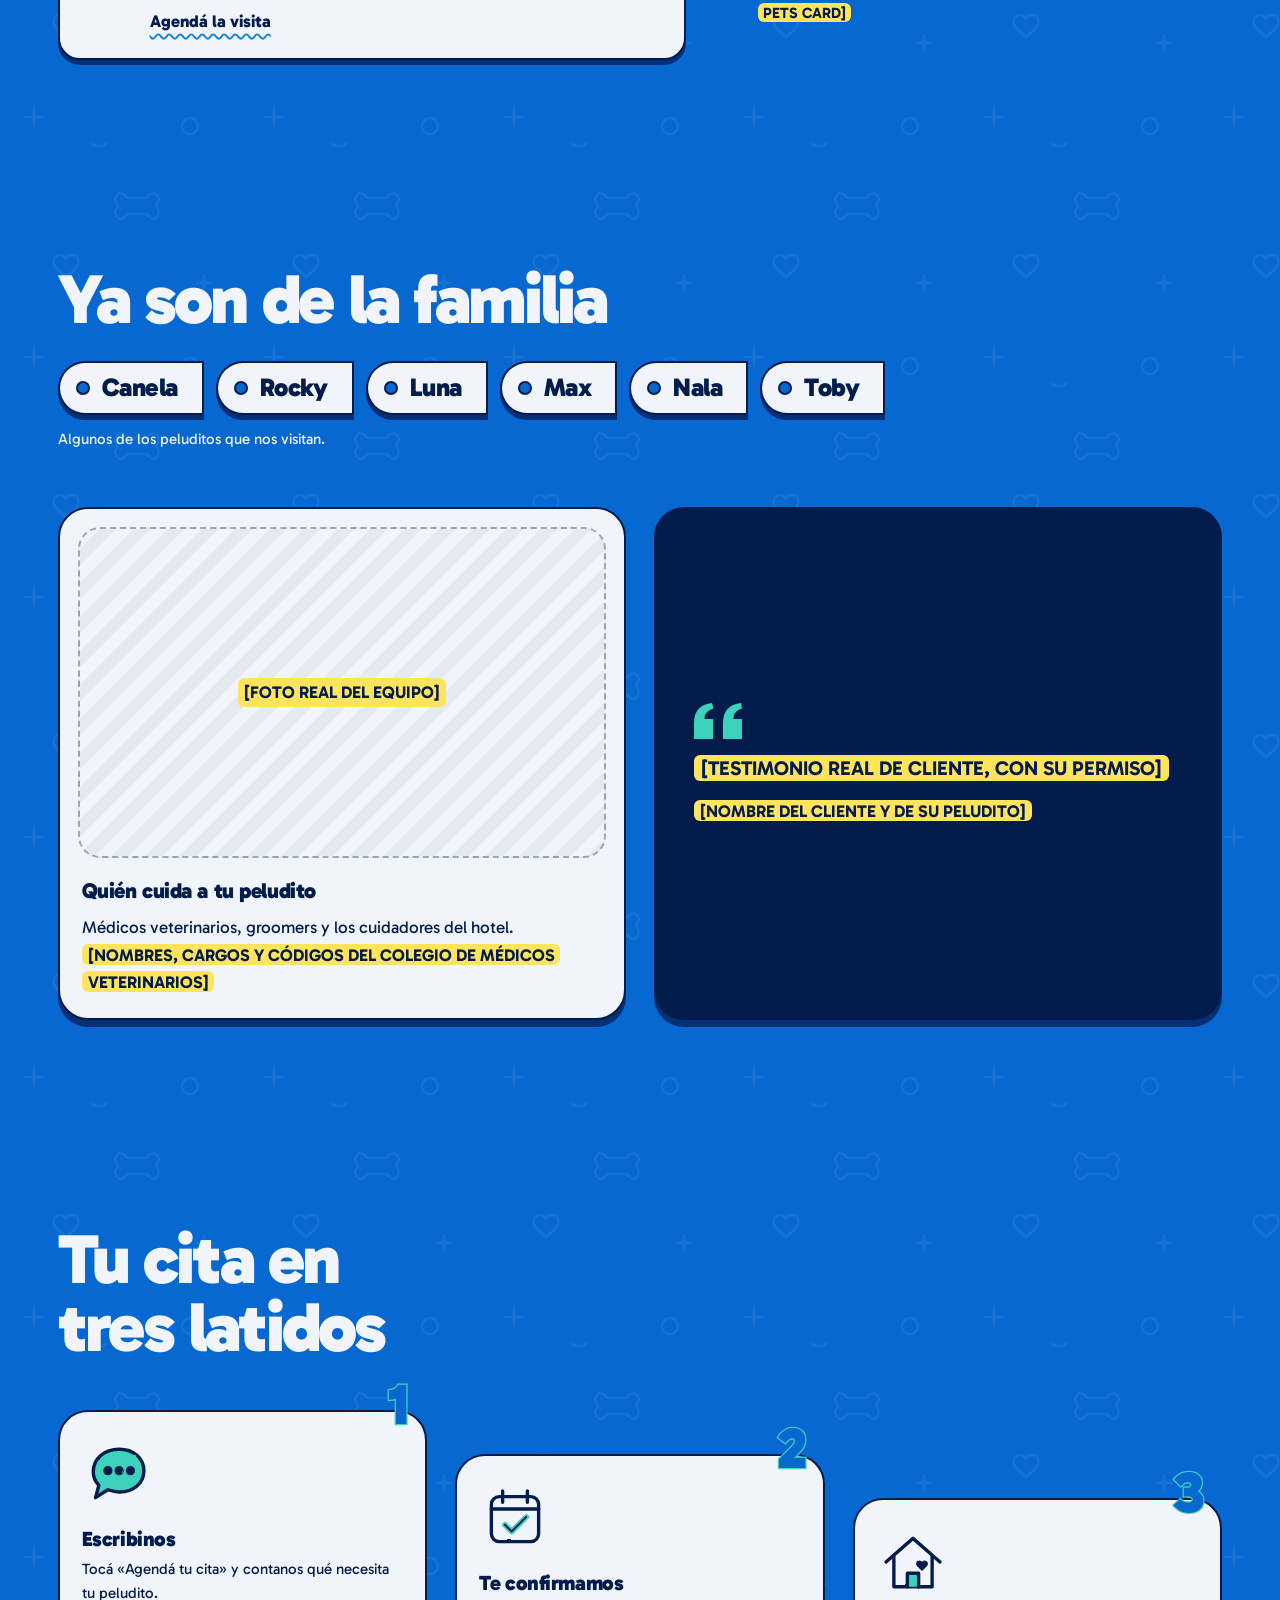
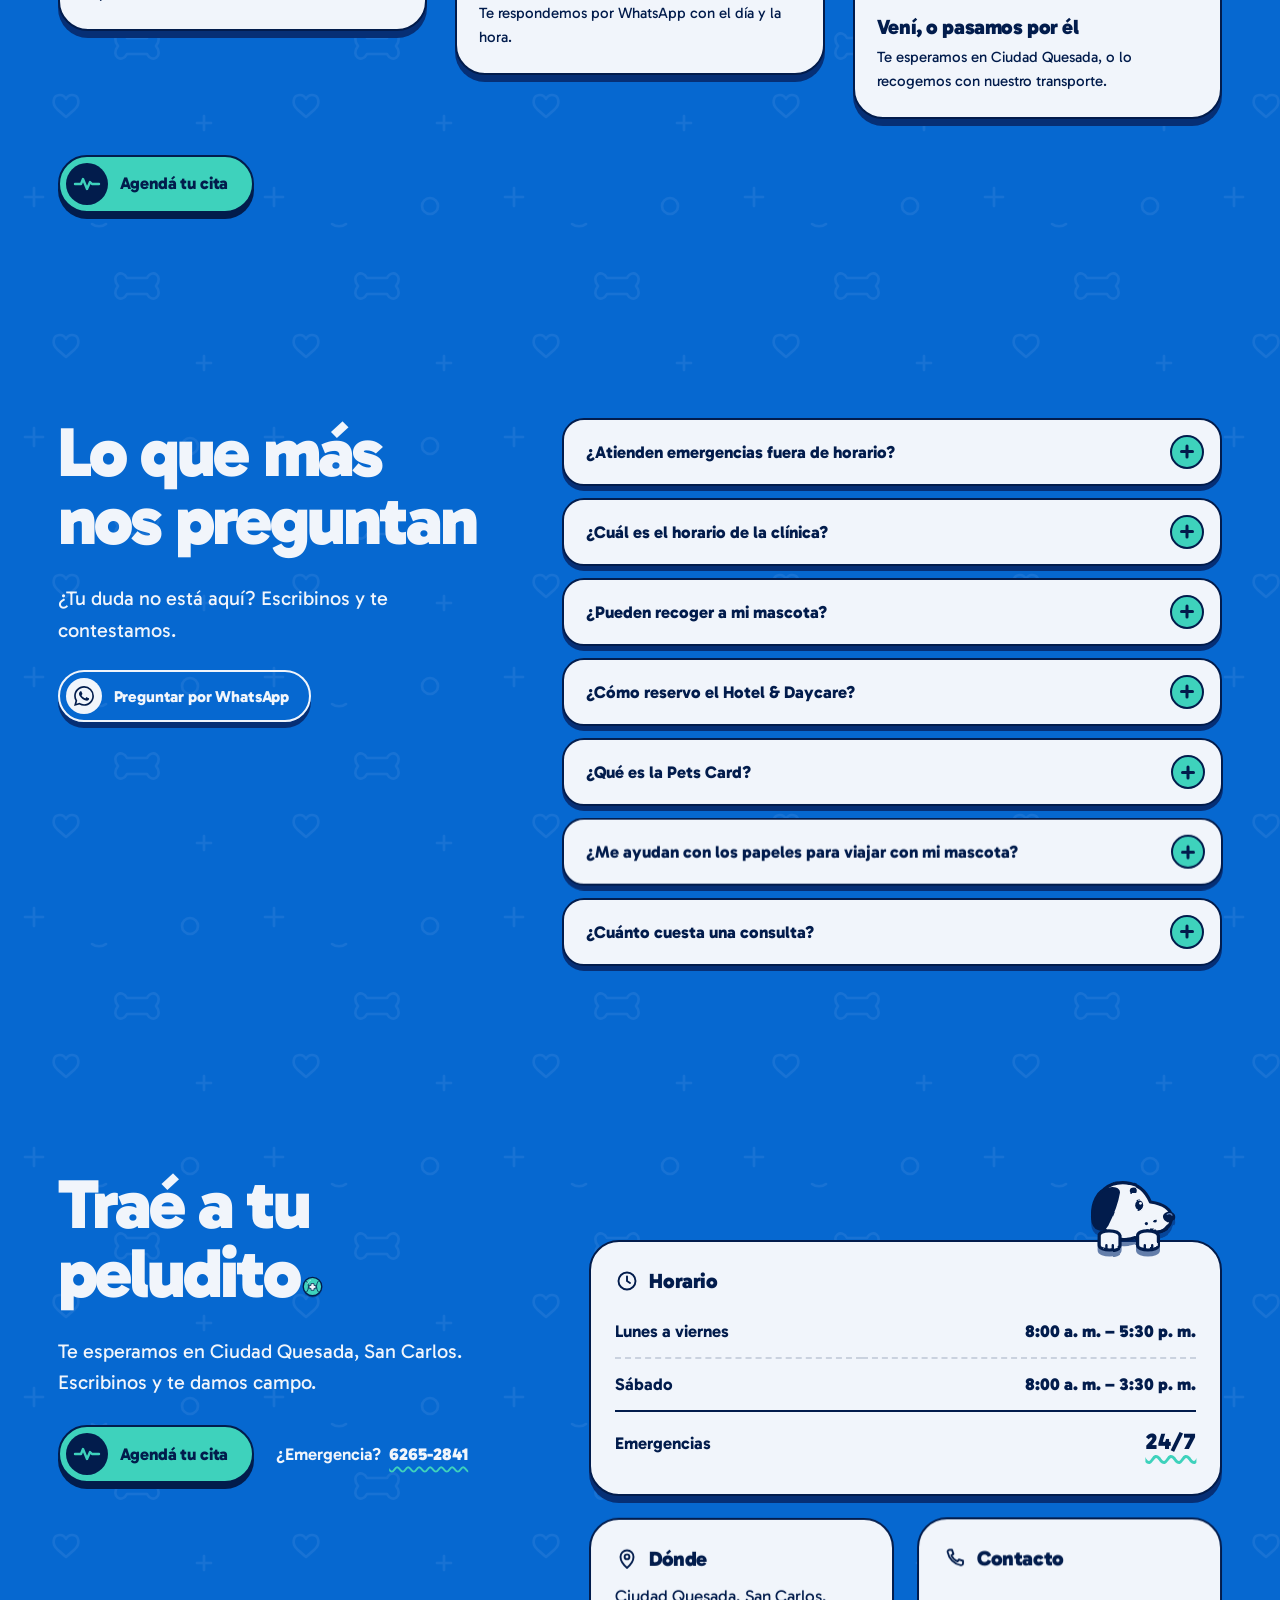
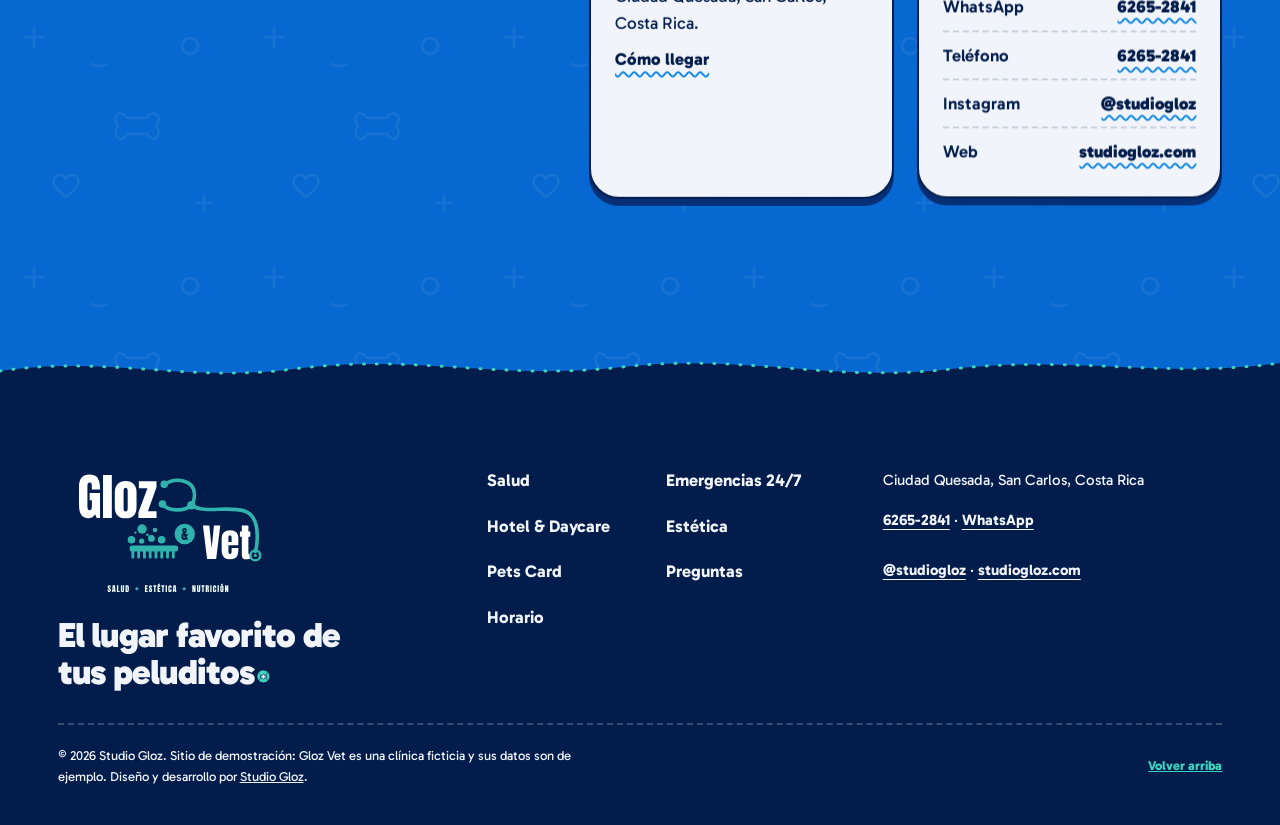
==== commit 3f2edc22: "fix: update WhatsApp contact number from 6265-8241 to 6265-2841 in multiple files" ====
--- a/index.html
+++ b/index.html
@@ -27,7 +27,7 @@
   "name": "Centro de Atención Veterinaria Gloz Vet",
   "url": "https://www.studiogloz.com",
   "slogan": "El lugar favorito de tus peluditos",
-  "telephone": "+506 6265-8241",
+  "telephone": "+506 6265-2841",
   "address": {
     "@type": "PostalAddress",
     "addressLocality": "Ciudad Quesada, San Carlos",
@@ -372,7 +372,7 @@
     <p class="portada__sub" data-pieza data-sub>Centro de Atención Veterinaria en Ciudad Quesada. <b>Salud, estética y nutrición</b> en un solo lugar, con emergencias 24/7.</p>
     <div class="portada__acciones">
       <a class="boton" data-cta data-pieza href="https://wa.me/50662652841?text=Hola%20Gloz%20Vet%2C%20quiero%20agendar%20una%20cita%20para%20mi%20peludito." target="_blank" rel="noopener"><span class="boton__icono" aria-hidden="true"><svg viewBox="0 0 26 16"><path d="M1 8h6l2-5 4 10 3-7 2 2h7"/></svg></span>Agendá tu cita</a>
-      <a class="tel" href="tel:+50662652841" data-pieza data-tel>¿Emergencia? <b>6265-8241</b></a>
+      <a class="tel" href="tel:+50662652841" data-pieza data-tel>¿Emergencia? <b>6265-2841</b></a>
     </div>
   </div>
 
@@ -524,7 +524,7 @@
       <h2 class="urgencias__titulo" id="t-urgencias"><span data-split>Emergencias</span> <span class="urgencias__num">24/7<i class="bola" aria-hidden="true"><svg viewBox="0 0 100 100"><g filter="url(#f-trazo)"><use href="#p-bola" width="100" height="100"/></g></svg></i></span></h2>
       <p class="lead" data-reveal>De noche, en feriado o un domingo: si tu peludito tiene una emergencia, llamanos de una. No esperés a que abramos.</p>
       <div class="urgencias__acciones" data-reveal>
-        <a class="boton boton--contorno" href="tel:+50662652841"><span class="boton__icono" aria-hidden="true"><svg viewBox="0 0 24 24" class="icono-tel"><use href="#i-tel"/></svg></span>Llamar al 6265-8241</a>
+        <a class="boton boton--contorno" href="tel:+50662652841"><span class="boton__icono" aria-hidden="true"><svg viewBox="0 0 24 24" class="icono-tel"><use href="#i-tel"/></svg></span>Llamar al 6265-2841</a>
         <a class="enlace enlace--claro" data-msj="Hola Gloz Vet, tengo una emergencia con mi peludito." href="https://wa.me/50662652841?text=Hola%20Gloz%20Vet%2C%20tengo%20una%20emergencia%20con%20mi%20peludito." target="_blank" rel="noopener">o escribinos por WhatsApp</a>
       </div>
     </div>
@@ -726,7 +726,7 @@
     <div class="acordeon">
       <details class="pregunta" data-reveal>
         <summary>¿Atienden emergencias fuera de horario?<span class="pregunta__cruz" aria-hidden="true"></span></summary>
-        <div class="pregunta__resp"><p>Sí. Las emergencias se atienden 24/7, todos los días. Llamá al <a href="tel:+50662652841">6265-8241</a> y contanos qué pasa.</p></div>
+        <div class="pregunta__resp"><p>Sí. Las emergencias se atienden 24/7, todos los días. Llamá al <a href="tel:+50662652841">6265-2841</a> y contanos qué pasa.</p></div>
       </details>
       <details class="pregunta" data-reveal>
         <summary>¿Cuál es el horario de la clínica?<span class="pregunta__cruz" aria-hidden="true"></span></summary>
@@ -765,7 +765,7 @@
       <p class="lead" data-reveal>Te esperamos en Ciudad Quesada, San Carlos. Escribinos y te damos campo.</p>
       <div class="portada__acciones contacto__acciones" data-reveal>
         <a class="boton" data-cta-cierre data-msj="Hola Gloz Vet, vi su página y quiero agendar una cita." href="https://wa.me/50662652841?text=Hola%20Gloz%20Vet%2C%20vi%20su%20p%C3%A1gina%20y%20quiero%20agendar%20una%20cita." target="_blank" rel="noopener"><span class="boton__icono" aria-hidden="true"><svg viewBox="0 0 26 16"><path d="M1 8h6l2-5 4 10 3-7 2 2h7"/></svg></span>Agendá tu cita</a>
-        <a class="tel" href="tel:+50662652841">¿Emergencia? <b>6265-8241</b></a>
+        <a class="tel" href="tel:+50662652841">¿Emergencia? <b>6265-2841</b></a>
       </div>
     </div>
 
@@ -794,8 +794,8 @@
       <article class="dato claro" data-reveal aria-labelledby="t-escribinos">
         <h3 id="t-escribinos"><svg class="mini" aria-hidden="true"><use href="#i-tel"/></svg>Contacto</h3>
         <ul class="dato__lista">
-          <li><a data-msj="Hola Gloz Vet, vi su página y tengo una consulta." href="https://wa.me/50662652841?text=Hola%20Gloz%20Vet%2C%20vi%20su%20p%C3%A1gina%20y%20tengo%20una%20consulta." target="_blank" rel="noopener">WhatsApp <b>6265-8241</b></a></li>
-          <li><a href="tel:+50662652841">Teléfono <b>6265-8241</b></a></li>
+          <li><a data-msj="Hola Gloz Vet, vi su página y tengo una consulta." href="https://wa.me/50662652841?text=Hola%20Gloz%20Vet%2C%20vi%20su%20p%C3%A1gina%20y%20tengo%20una%20consulta." target="_blank" rel="noopener">WhatsApp <b>6265-2841</b></a></li>
+          <li><a href="tel:+50662652841">Teléfono <b>6265-2841</b></a></li>
           <li><a href="https://www.instagram.com/studiogloz/" target="_blank" rel="noopener">Instagram <b>@studiogloz</b></a></li>
           <li><a href="https://www.studiogloz.com" target="_blank" rel="noopener">Web <b>studiogloz.com</b></a></li>
         </ul>
@@ -826,7 +826,7 @@
       </nav>
       <div class="pie__contacto">
         <p>Ciudad Quesada, San Carlos, Costa Rica</p>
-        <p><a href="tel:+50662652841">6265-8241</a> · <a data-msj="Hola Gloz Vet, vi su página y quiero más información." href="https://wa.me/50662652841?text=Hola%20Gloz%20Vet%2C%20vi%20su%20p%C3%A1gina%20y%20quiero%20m%C3%A1s%20informaci%C3%B3n." target="_blank" rel="noopener">WhatsApp</a></p>
+        <p><a href="tel:+50662652841">6265-2841</a> · <a data-msj="Hola Gloz Vet, vi su página y quiero más información." href="https://wa.me/50662652841?text=Hola%20Gloz%20Vet%2C%20vi%20su%20p%C3%A1gina%20y%20quiero%20m%C3%A1s%20informaci%C3%B3n." target="_blank" rel="noopener">WhatsApp</a></p>
         <p><a href="https://www.instagram.com/studiogloz/" target="_blank" rel="noopener">@studiogloz</a> · <a href="https://www.studiogloz.com" target="_blank" rel="noopener">studiogloz.com</a></p>
       </div>
     </div>
@@ -841,7 +841,7 @@
 <!-- Barra fija del celular: aparece después de la portada y se esconde en el contacto -->
 <div class="barra" data-barra aria-hidden="true">
   <a class="boton" data-msj="Hola Gloz Vet, quiero agendar una cita." href="https://wa.me/50662652841?text=Hola%20Gloz%20Vet%2C%20quiero%20agendar%20una%20cita." target="_blank" rel="noopener" tabindex="-1"><span class="boton__icono" aria-hidden="true"><svg viewBox="0 0 26 16"><path d="M1 8h6l2-5 4 10 3-7 2 2h7"/></svg></span>Agendá tu cita</a>
-  <a class="barra__tel" href="tel:+50662652841" aria-label="Llamar por una emergencia al 6265-8241" tabindex="-1"><svg aria-hidden="true"><use href="#i-tel"/></svg><span>24/7</span></a>
+  <a class="barra__tel" href="tel:+50662652841" aria-label="Llamar por una emergencia al 6265-2841" tabindex="-1"><svg aria-hidden="true"><use href="#i-tel"/></svg><span>24/7</span></a>
 </div>
 
 <!-- Menú del celular -->
@@ -861,7 +861,7 @@
     </nav>
     <div class="portada__acciones">
       <a class="boton" data-msj="Hola Gloz Vet, quiero agendar una cita." href="https://wa.me/50662652841?text=Hola%20Gloz%20Vet%2C%20quiero%20agendar%20una%20cita." target="_blank" rel="noopener"><span class="boton__icono" aria-hidden="true"><svg viewBox="0 0 26 16"><path d="M1 8h6l2-5 4 10 3-7 2 2h7"/></svg></span>Agendá tu cita</a>
-      <a class="tel" href="tel:+50662652841">¿Emergencia? <b>6265-8241</b></a>
+      <a class="tel" href="tel:+50662652841">¿Emergencia? <b>6265-2841</b></a>
     </div>
   </div>
 </div>
